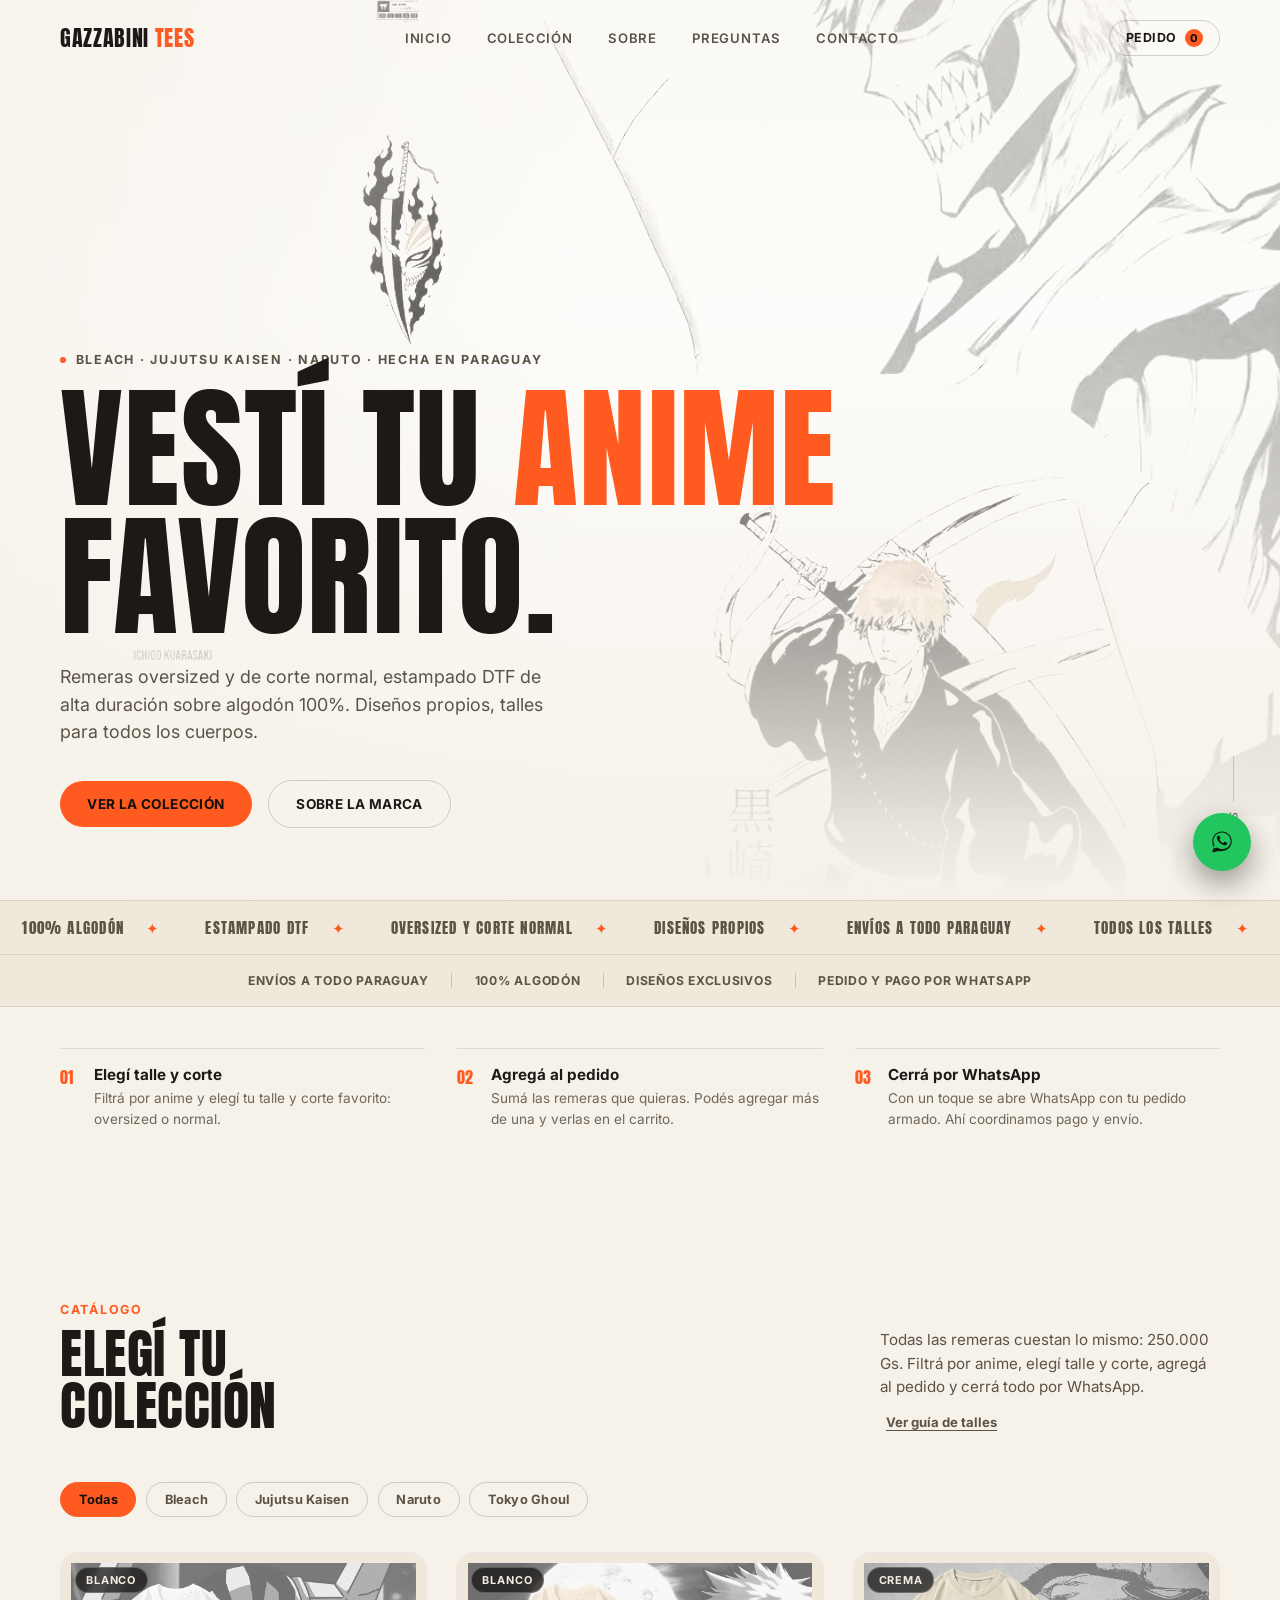
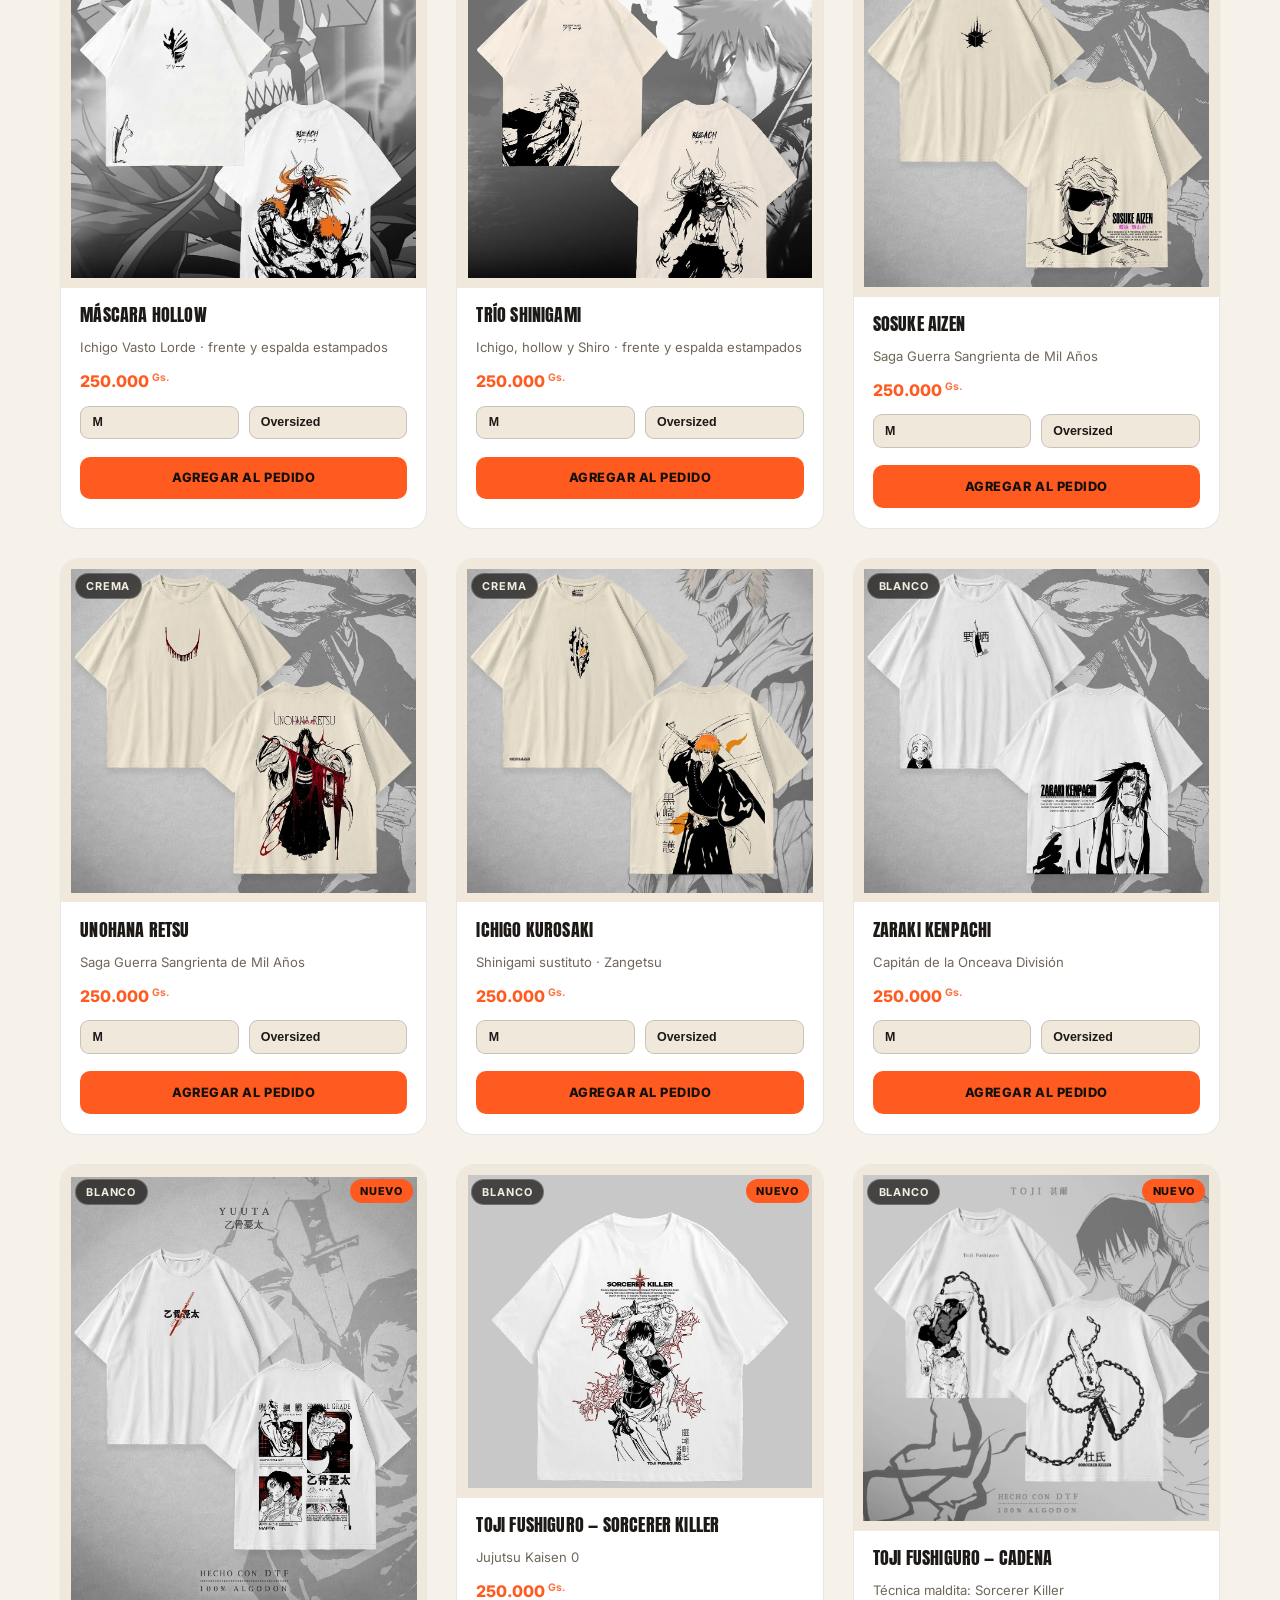
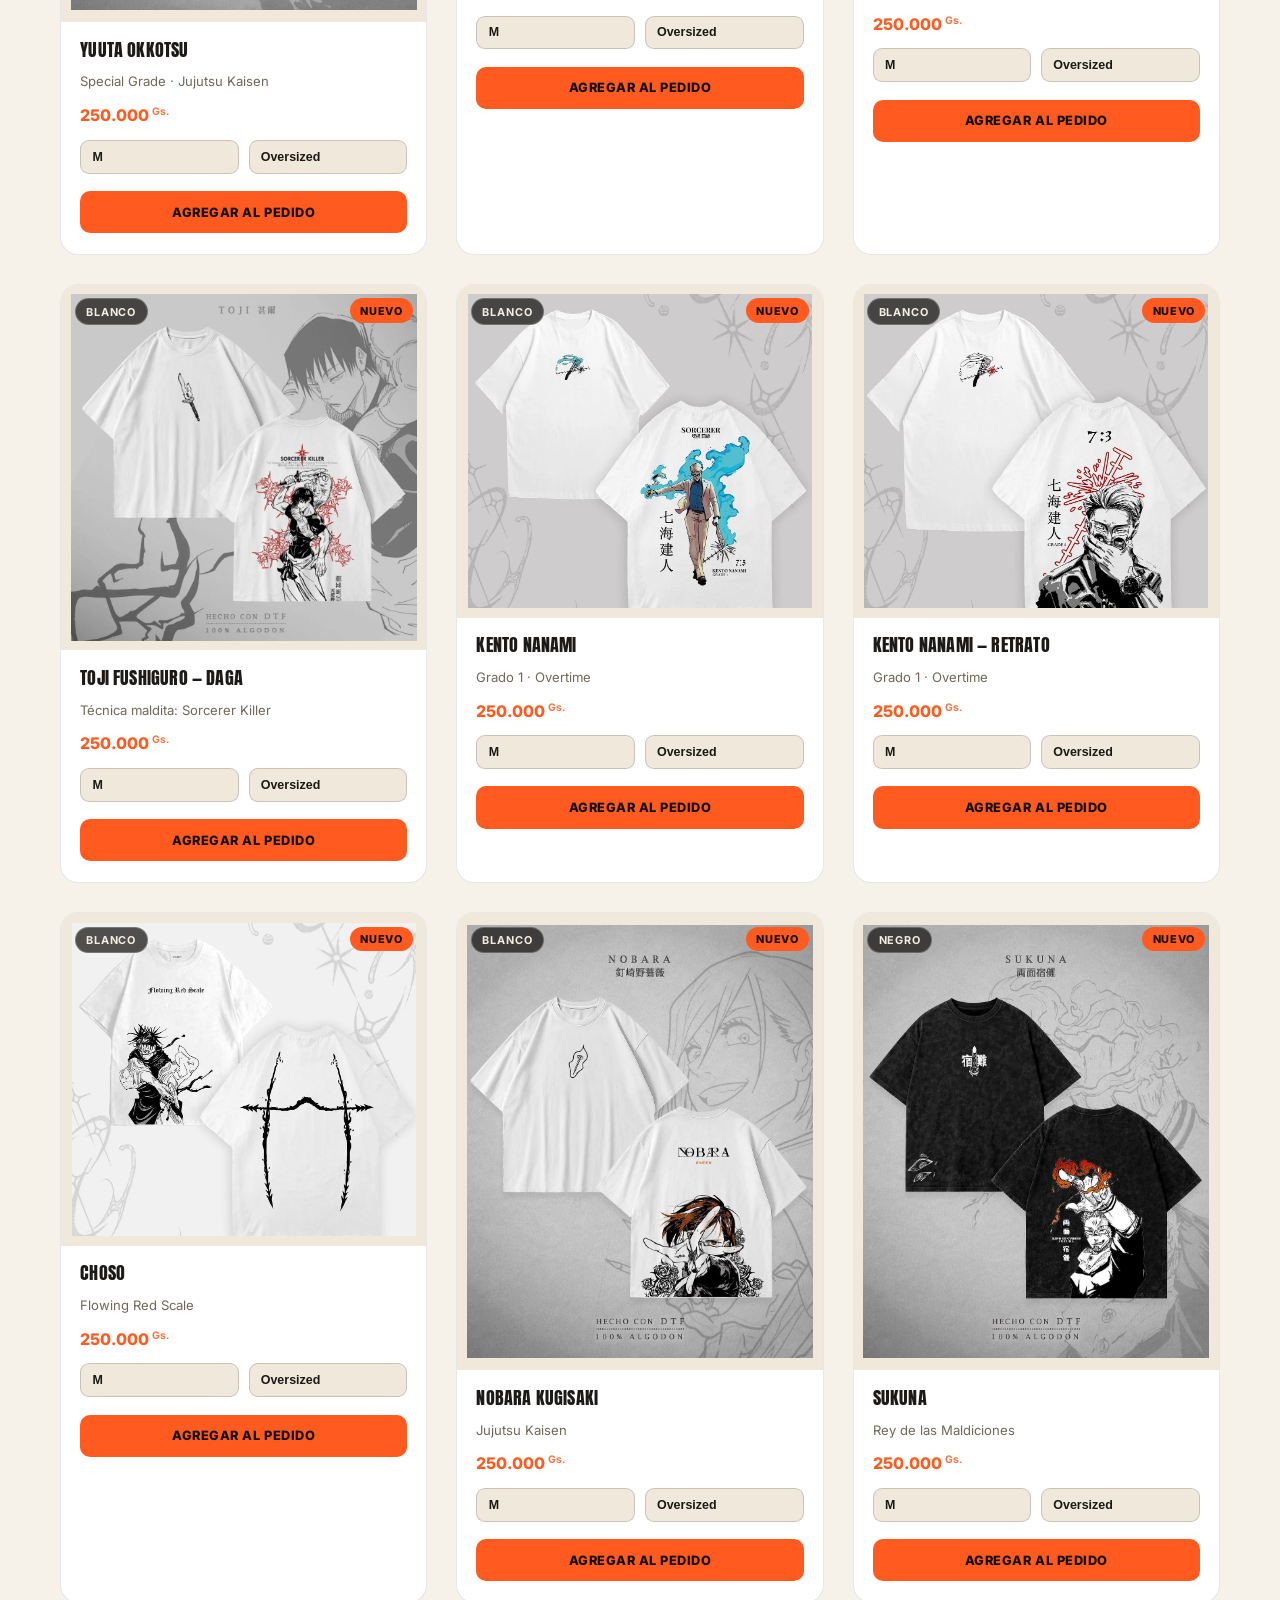
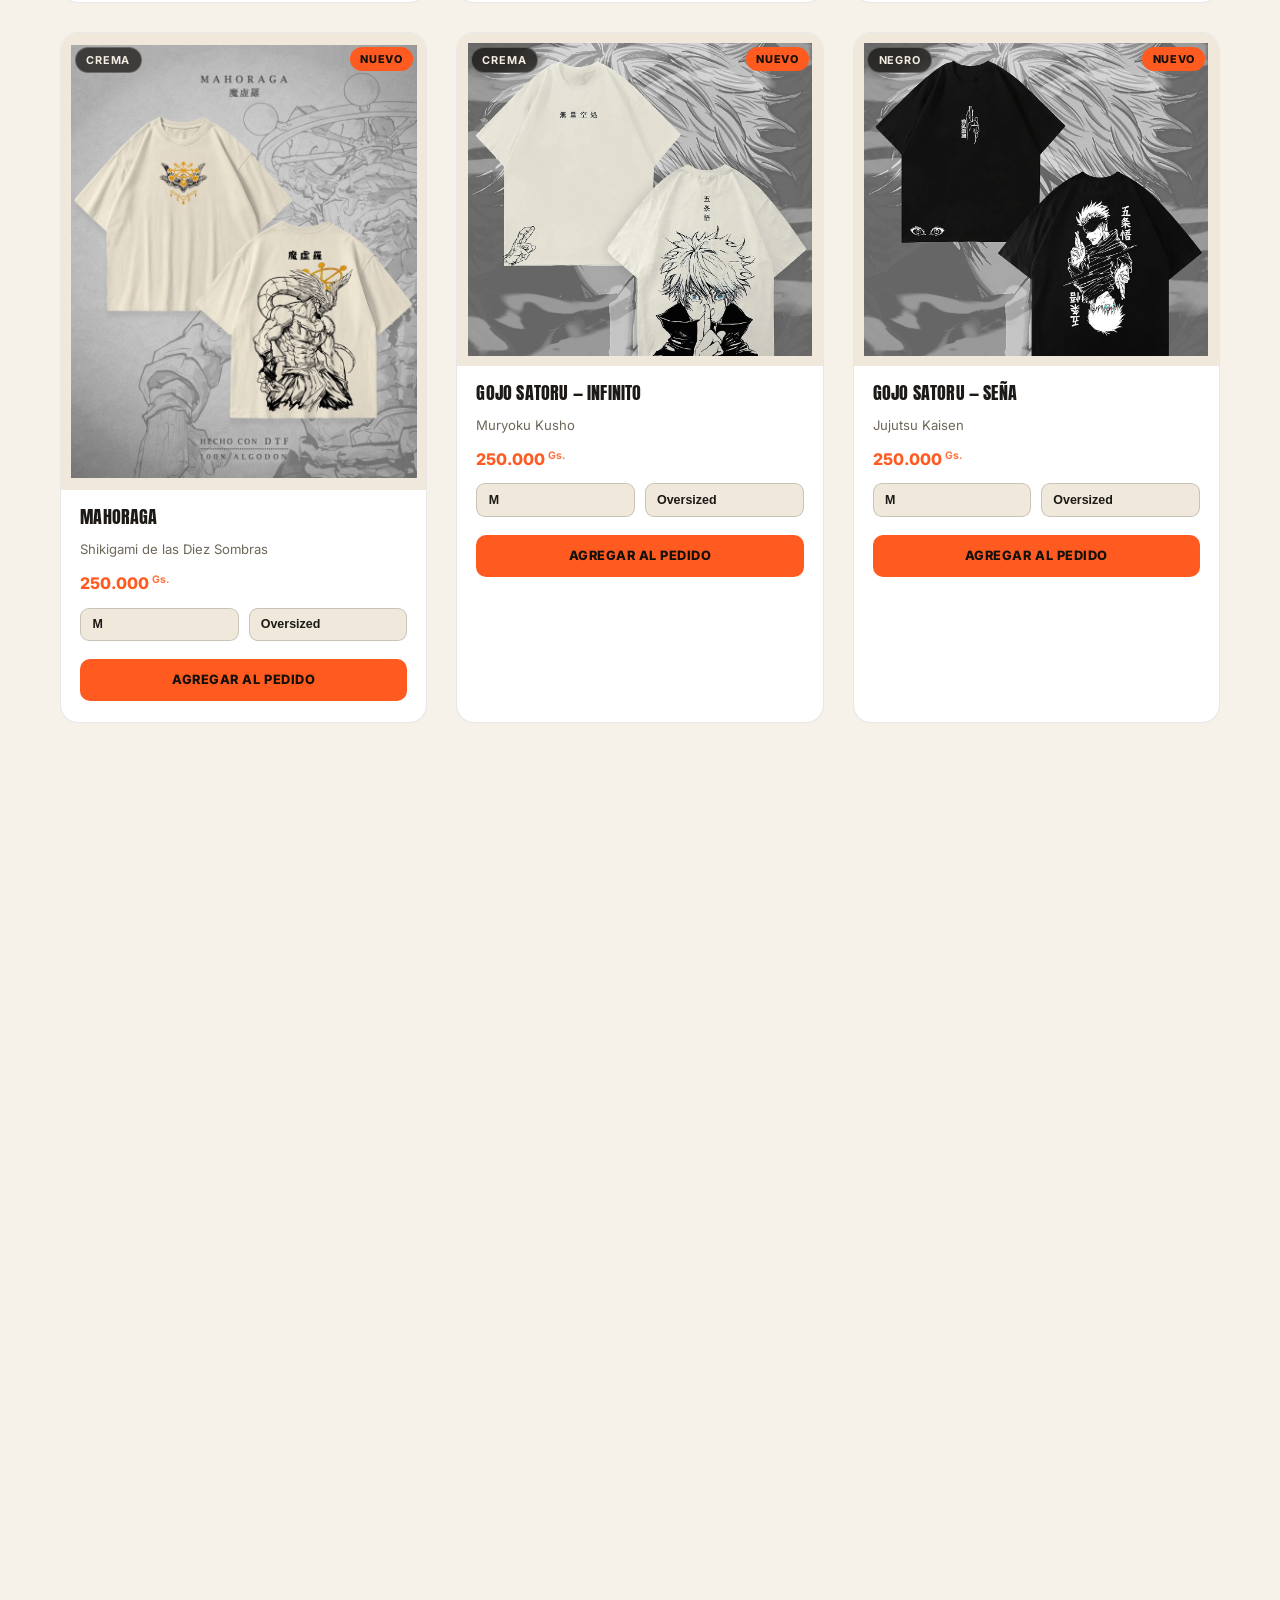
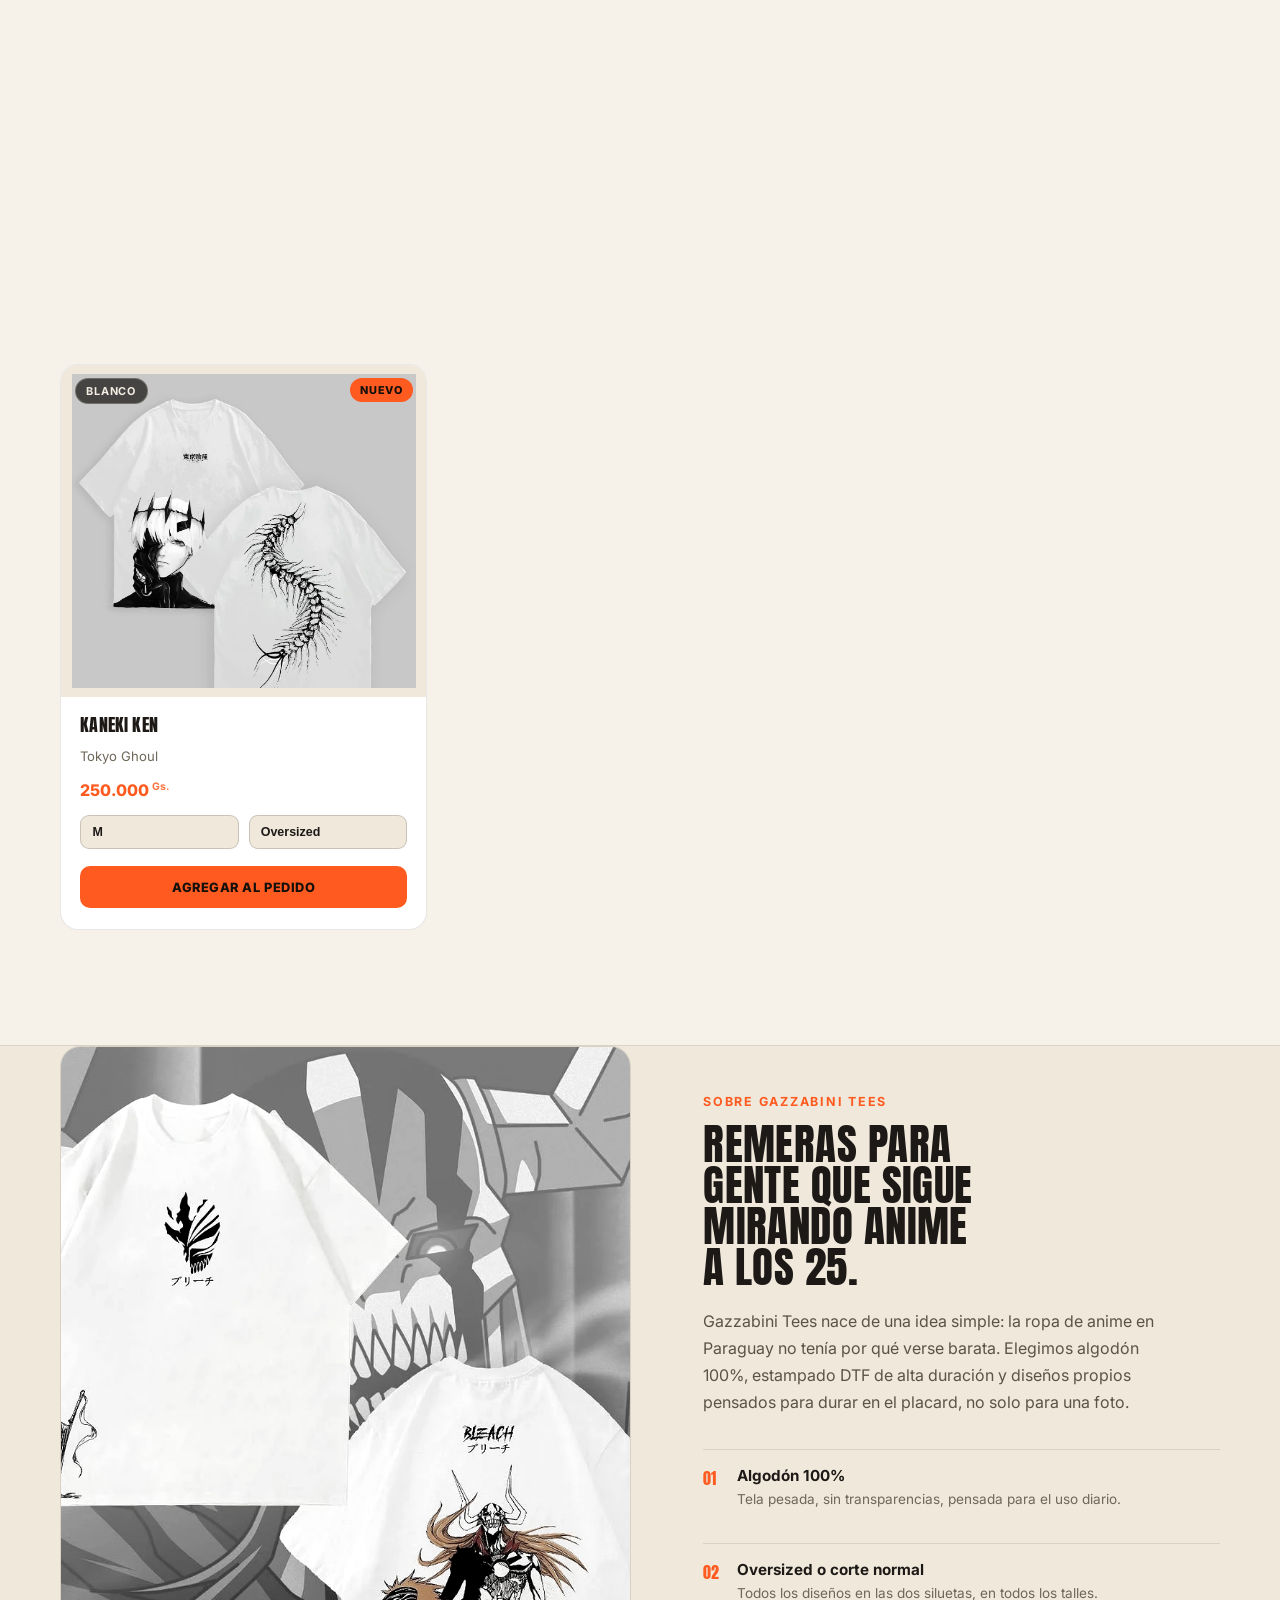
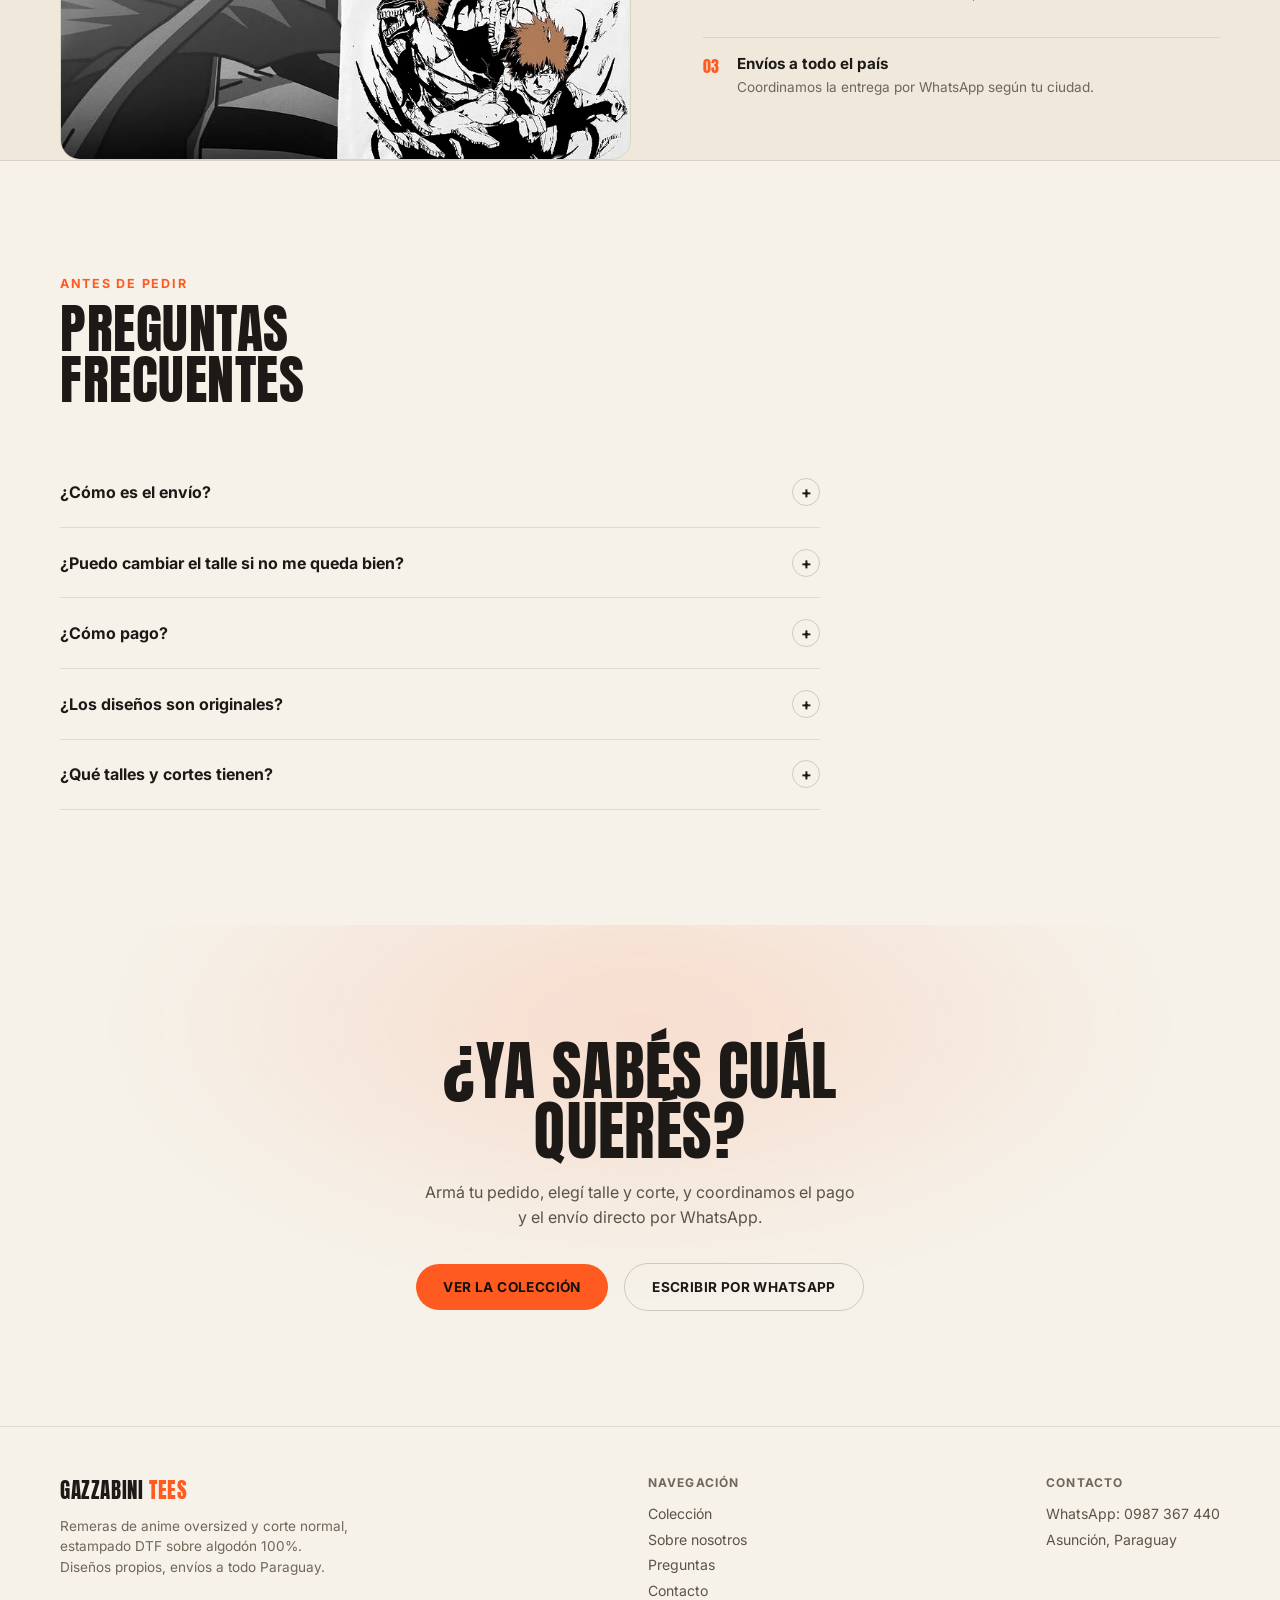
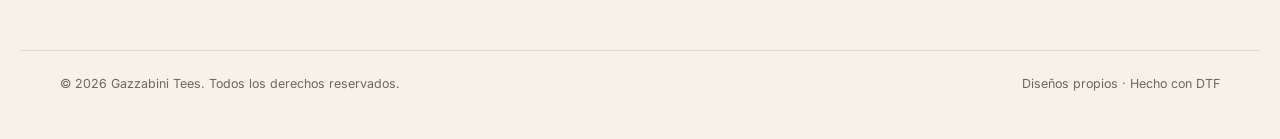
==== index.html @ c9f72ebc "Actualización del sitio Gazzabini Tees Co-Authored-By: Claude Sonnet 5 <noreply@anthropic.com> Claud" ====
<!doctype html>
<html lang="es">
<head>
<meta charset="UTF-8">
<meta name="viewport" content="width=device-width, initial-scale=1">
<title>Gazzabini Tees — Remeras Anime Oversized DTF | Paraguay</title>
<meta name="description" content="Remeras oversized y corte normal de tus personajes de anime favoritos, estampado DTF sobre algodón 100%. Envíos a todo Paraguay. Pedidos por WhatsApp.">

<!-- Meta Pixel Code -->
<script>
!function(f,b,e,v,n,t,s)
{if(f.fbq)return;n=f.fbq=function(){n.callMethod?
n.callMethod.apply(n,arguments):n.queue.push(arguments)};
if(!f._fbq)f._fbq=n;n.push=n;n.loaded=!0;n.version='2.0';
n.queue=[];t=b.createElement(e);t.async=!0;
t.src=v;s=b.getElementsByTagName(e)[0];
s.parentNode.insertBefore(t,s)}(window, document,'script',
'https://connect.facebook.net/en_US/fbevents.js');
fbq('init', '1351943660256465');
fbq('track', 'PageView');
</script>
<noscript><img height="1" width="1" style="display:none"
src="https://www.facebook.com/tr?id=1351943660256465&ev=PageView&noscript=1"
/></noscript>
<!-- End Meta Pixel Code -->

<!-- Vista previa al compartir el link (WhatsApp, Instagram, Facebook) -->
<meta property="og:type" content="website">
<meta property="og:url" content="https://felipegazabini24.github.io/gazzabini-tees-web/">
<meta property="og:title" content="Gazzabini Tees — Remeras Anime Oversized DTF | Paraguay">
<meta property="og:description" content="Remeras oversized y corte normal de tus personajes de anime favoritos, estampado DTF sobre algodón 100%. Envíos a todo Paraguay. Pedidos por WhatsApp.">
<meta property="og:image" content="https://felipegazabini24.github.io/gazzabini-tees-web/assets/img/og-cover.jpg">
<meta property="og:image:width" content="1200">
<meta property="og:image:height" content="630">
<meta name="twitter:card" content="summary_large_image">
<meta name="twitter:title" content="Gazzabini Tees — Remeras Anime Oversized DTF | Paraguay">
<meta name="twitter:description" content="Remeras oversized y corte normal de tus personajes de anime favoritos, estampado DTF sobre algodón 100%. Envíos a todo Paraguay. Pedidos por WhatsApp.">
<meta name="twitter:image" content="https://felipegazabini24.github.io/gazzabini-tees-web/assets/img/og-cover.jpg">

<link rel="preconnect" href="https://fonts.googleapis.com">
<link rel="preconnect" href="https://fonts.gstatic.com" crossorigin>
<link rel="stylesheet" href="https://fonts.googleapis.com/css2?family=Anton&family=Inter:wght@400;500;600;700;800&display=swap">
<link rel="stylesheet" href="styles.css?v=20260901">
<link rel="canonical" href="https://felipegazabini24.github.io/gazzabini-tees-web/">
<link rel="icon" href="data:image/svg+xml,<svg xmlns=%22http://www.w3.org/2000/svg%22 viewBox=%220 0 100 100%22><rect width=%22100%22 height=%22100%22 rx=%2220%22 fill=%22%23121110%22/><text x=%2250%25%22 y=%2262%25%22 font-size=%2260%22 text-anchor=%22middle%22 fill=%22%23ff5a1f%22 font-family=%22sans-serif%22>G</text></svg>">

<!-- Datos estructurados para buscadores -->
<script type="application/ld+json">
{
  "@context": "https://schema.org",
  "@type": "ClothingStore",
  "name": "Gazzabini Tees",
  "url": "https://felipegazabini24.github.io/gazzabini-tees-web/",
  "image": "https://felipegazabini24.github.io/gazzabini-tees-web/assets/img/og-cover.jpg",
  "description": "Remeras oversized y de corte normal con diseños propios de anime, estampado DTF sobre algodón 100%. Envíos a todo Paraguay, pedidos por WhatsApp.",
  "telephone": "+595987367440",
  "priceRange": "₲250.000",
  "address": {
    "@type": "PostalAddress",
    "addressLocality": "Asunción",
    "addressCountry": "PY"
  }
}
</script>
</head>
<body>

<!-- ============ NAV ============ -->
<header class="nav" data-nav>
  <div class="wrap nav-inner">
    <a href="#inicio" class="brand">GAZZABINI <span>TEES</span></a>
    <nav class="nav-links">
      <a href="#inicio">Inicio</a>
      <a href="#coleccion">Colección</a>
      <a href="#sobre">Sobre</a>
      <a href="#preguntas">Preguntas</a>
      <a href="#contacto">Contacto</a>
    </nav>
    <div class="nav-actions">
      <button class="cart-btn" data-cart-open aria-label="Abrir pedido">
        Pedido <span class="cart-count" data-cart-count>0</span>
      </button>
      <button class="nav-burger" data-burger aria-label="Abrir menú">
        <span></span>
      </button>
    </div>
  </div>
</header>

<!-- ============ MOBILE NAV ============ -->
<div class="mobile-nav" data-mobile-nav>
  <button class="mobile-nav-close" data-mobile-close aria-label="Cerrar menú">✕</button>
  <a href="#inicio">Inicio</a>
  <a href="#coleccion">Colección</a>
  <a href="#sobre">Sobre</a>
  <a href="#preguntas">Preguntas</a>
  <a href="#contacto">Contacto</a>
</div>

<!-- ============ HERO ============ -->
<section class="hero" id="inicio">
  <div class="hero-bg">
    <img src="assets/img/ichigo.webp" alt="Remera Ichigo Kurosaki, colección Bleach" loading="eager">
  </div>
  <div class="hero-grain"></div>
  <div class="wrap hero-inner">
    <p class="hero-kicker"><span class="dot"></span>Bleach · Jujutsu Kaisen · Naruto · Hecha en Paraguay</p>
    <h1 class="hero-title">Vestí tu <em>anime</em> favorito.</h1>
    <p class="hero-sub">Remeras oversized y de corte normal, estampado DTF de alta duración sobre algodón 100%. Diseños propios, talles para todos los cuerpos.</p>
    <div class="hero-actions">
      <a href="#coleccion" class="btn btn-primary">Ver la colección</a>
      <a href="#sobre" class="btn btn-ghost">Sobre la marca</a>
    </div>
  </div>
  <div class="hero-scroll"><span class="line"></span>Scroll</div>
</section>

<!-- ============ MARQUEE ============ -->
<div class="marquee">
  <div class="marquee-track">
    <span>100% Algodón</span><span>Estampado DTF</span><span>Oversized y corte normal</span><span>Diseños propios</span><span>Envíos a todo Paraguay</span><span>Todos los talles</span>
    <span>100% Algodón</span><span>Estampado DTF</span><span>Oversized y corte normal</span><span>Diseños propios</span><span>Envíos a todo Paraguay</span><span>Todos los talles</span>
  </div>
</div>

<!-- ============ FRANJA DE CONFIANZA ============ -->
<div class="trust-strip">
  <div class="wrap trust-row">
    <span class="trust-item">Envíos a todo Paraguay</span>
    <span class="trust-item">100% Algodón</span>
    <span class="trust-item">Diseños exclusivos</span>
    <span class="trust-item">Pedido y pago por WhatsApp</span>
  </div>
</div>

<!-- ============ CÓMO COMPRAR ============ -->
<section class="section howto" id="como-comprar">
  <div class="wrap">
    <div class="howto-grid reveal">
      <div class="pillar">
        <span class="pillar-num">01</span>
        <div>
          <div class="pillar-title">Elegí talle y corte</div>
          <div class="pillar-text">Filtrá por anime y elegí tu talle y corte favorito: oversized o normal.</div>
        </div>
      </div>
      <div class="pillar">
        <span class="pillar-num">02</span>
        <div>
          <div class="pillar-title">Agregá al pedido</div>
          <div class="pillar-text">Sumá las remeras que quieras. Podés agregar más de una y verlas en el carrito.</div>
        </div>
      </div>
      <div class="pillar">
        <span class="pillar-num">03</span>
        <div>
          <div class="pillar-title">Cerrá por WhatsApp</div>
          <div class="pillar-text">Con un toque se abre WhatsApp con tu pedido armado. Ahí coordinamos pago y envío.</div>
        </div>
      </div>
    </div>
  </div>
</section>

<!-- ============ COLECCIÓN ============ -->
<section class="section" id="coleccion">
  <div class="wrap">
    <div class="section-head reveal">
      <div>
        <span class="section-eyebrow">Catálogo</span>
        <h2 class="section-title">Elegí tu colección</h2>
      </div>
      <div>
        <p class="section-note">Todas las remeras cuestan lo mismo: 250.000 Gs. Filtrá por anime, elegí talle y corte, agregá al pedido y cerrá todo por WhatsApp.</p>
        <button class="sizeguide-trigger" data-sizeguide-open type="button">Ver guía de talles</button>
      </div>
    </div>

    <div class="filter-pills reveal" data-filters>
      <button class="filter-pill is-active" data-filter="todas">Todas</button>
      <button class="filter-pill" data-filter="Bleach">Bleach</button>
      <button class="filter-pill" data-filter="Jujutsu Kaisen">Jujutsu Kaisen</button>
      <button class="filter-pill" data-filter="Naruto">Naruto</button>
      <button class="filter-pill" data-filter="Tokyo Ghoul">Tokyo Ghoul</button>
    </div>

    <div class="grid-products" data-grid>

      <article class="card reveal" data-anime="Bleach" data-product="hollow-mask" data-name="Máscara Hollow" data-price="250000" data-image="assets/img/hollow-mask.webp">
        <div class="card-halo"></div>
        <div class="card-media" style="--ar:1080/989">
          <span class="card-tag">Blanco</span>
          <img src="assets/img/hollow-mask.webp" alt="Remera Máscara Hollow, frente y espalda" loading="lazy">
        </div>
        <div class="card-body">
          <h3 class="card-name">Máscara Hollow</h3>
          <p class="card-desc">Ichigo Vasto Lorde · frente y espalda estampados</p>
          <p class="card-price">250.000 <sup>Gs.</sup></p>
          <div class="card-options">
            <select class="card-select" data-select="size" aria-label="Talle">
              <option>S</option><option selected>M</option><option>L</option><option>XL</option><option>XXL</option>
            </select>
            <select class="card-select" data-select="fit" aria-label="Corte">
              <option selected>Oversized</option><option>Corte Normal</option>
            </select>
          </div>
          <button class="card-add" data-add-to-cart>Agregar al pedido</button>
        </div>
      </article>

      <article class="card reveal" data-anime="Bleach" data-product="bleach-grupo" data-name="Trío Shinigami" data-price="250000" data-image="assets/img/bleach-grupo.webp">
        <div class="card-halo"></div>
        <div class="card-media" style="--ar:1170/1071">
          <span class="card-tag">Blanco</span>
          <img src="assets/img/bleach-grupo.webp" alt="Remera Trío Shinigami, frente y espalda" loading="lazy">
        </div>
        <div class="card-body">
          <h3 class="card-name">Trío Shinigami</h3>
          <p class="card-desc">Ichigo, hollow y Shiro · frente y espalda estampados</p>
          <p class="card-price">250.000 <sup>Gs.</sup></p>
          <div class="card-options">
            <select class="card-select" data-select="size" aria-label="Talle">
              <option>S</option><option selected>M</option><option>L</option><option>XL</option><option>XXL</option>
            </select>
            <select class="card-select" data-select="fit" aria-label="Corte">
              <option selected>Oversized</option><option>Corte Normal</option>
            </select>
          </div>
          <button class="card-add" data-add-to-cart>Agregar al pedido</button>
        </div>
      </article>

      <article class="card reveal" data-anime="Bleach" data-product="aizen" data-name="Sosuke Aizen" data-price="250000" data-image="assets/img/aizen.webp">
        <div class="card-halo"></div>
        <div class="card-media" style="--ar:1170/1099">
          <span class="card-tag">Crema</span>
          <img src="assets/img/aizen.webp" alt="Remera Sosuke Aizen, frente y espalda" loading="lazy">
        </div>
        <div class="card-body">
          <h3 class="card-name">Sosuke Aizen</h3>
          <p class="card-desc">Saga Guerra Sangrienta de Mil Años</p>
          <p class="card-price">250.000 <sup>Gs.</sup></p>
          <div class="card-options">
            <select class="card-select" data-select="size" aria-label="Talle">
              <option>S</option><option selected>M</option><option>L</option><option>XL</option><option>XXL</option>
            </select>
            <select class="card-select" data-select="fit" aria-label="Corte">
              <option selected>Oversized</option><option>Corte Normal</option>
            </select>
          </div>
          <button class="card-add" data-add-to-cart>Agregar al pedido</button>
        </div>
      </article>

      <article class="card reveal" data-anime="Bleach" data-product="unohana" data-name="Unohana Retsu" data-price="250000" data-image="assets/img/unohana.webp">
        <div class="card-halo"></div>
        <div class="card-media" style="--ar:1170/1099">
          <span class="card-tag">Crema</span>
          <img src="assets/img/unohana.webp" alt="Remera Unohana Retsu, frente y espalda" loading="lazy">
        </div>
        <div class="card-body">
          <h3 class="card-name">Unohana Retsu</h3>
          <p class="card-desc">Saga Guerra Sangrienta de Mil Años</p>
          <p class="card-price">250.000 <sup>Gs.</sup></p>
          <div class="card-options">
            <select class="card-select" data-select="size" aria-label="Talle">
              <option>S</option><option selected>M</option><option>L</option><option>XL</option><option>XXL</option>
            </select>
            <select class="card-select" data-select="fit" aria-label="Corte">
              <option selected>Oversized</option><option>Corte Normal</option>
            </select>
          </div>
          <button class="card-add" data-add-to-cart>Agregar al pedido</button>
        </div>
      </article>

      <article class="card reveal" data-anime="Bleach" data-product="ichigo" data-name="Ichigo Kurosaki" data-price="250000" data-image="assets/img/ichigo.webp">
        <div class="card-halo"></div>
        <div class="card-media" style="--ar:1170/1099">
          <span class="card-tag">Crema</span>
          <img src="assets/img/ichigo.webp" alt="Remera Ichigo Kurosaki, frente y espalda" loading="lazy">
        </div>
        <div class="card-body">
          <h3 class="card-name">Ichigo Kurosaki</h3>
          <p class="card-desc">Shinigami sustituto · Zangetsu</p>
          <p class="card-price">250.000 <sup>Gs.</sup></p>
          <div class="card-options">
            <select class="card-select" data-select="size" aria-label="Talle">
              <option>S</option><option selected>M</option><option>L</option><option>XL</option><option>XXL</option>
            </select>
            <select class="card-select" data-select="fit" aria-label="Corte">
              <option selected>Oversized</option><option>Corte Normal</option>
            </select>
          </div>
          <button class="card-add" data-add-to-cart>Agregar al pedido</button>
        </div>
      </article>

      <article class="card reveal" data-anime="Bleach" data-product="kenpachi" data-name="Zaraki Kenpachi" data-price="250000" data-image="assets/img/kenpachi.webp">
        <div class="card-halo"></div>
        <div class="card-media" style="--ar:1170/1099">
          <span class="card-tag">Blanco</span>
          <img src="assets/img/kenpachi.webp" alt="Remera Zaraki Kenpachi, frente y espalda" loading="lazy">
        </div>
        <div class="card-body">
          <h3 class="card-name">Zaraki Kenpachi</h3>
          <p class="card-desc">Capitán de la Onceava División</p>
          <p class="card-price">250.000 <sup>Gs.</sup></p>
          <div class="card-options">
            <select class="card-select" data-select="size" aria-label="Talle">
              <option>S</option><option selected>M</option><option>L</option><option>XL</option><option>XXL</option>
            </select>
            <select class="card-select" data-select="fit" aria-label="Corte">
              <option selected>Oversized</option><option>Corte Normal</option>
            </select>
          </div>
          <button class="card-add" data-add-to-cart>Agregar al pedido</button>
        </div>
      </article>

      <article class="card reveal" data-anime="Jujutsu Kaisen" data-product="jjk-yuuta" data-name="Yuuta Okkotsu" data-price="250000" data-image="assets/img/jjk-yuuta.webp">
        <div class="card-halo"></div>
        <div class="card-media" style="--ar:1170/1463">
          <span class="card-badge-new">Nuevo</span>
          <span class="card-tag">Blanco</span>
          <img src="assets/img/jjk-yuuta.webp" alt="Remera Yuuta Okkotsu, frente y espalda" loading="lazy">
        </div>
        <div class="card-body">
          <h3 class="card-name">Yuuta Okkotsu</h3>
          <p class="card-desc">Special Grade · Jujutsu Kaisen</p>
          <p class="card-price">250.000 <sup>Gs.</sup></p>
          <div class="card-options">
            <select class="card-select" data-select="size" aria-label="Talle">
              <option>S</option><option selected>M</option><option>L</option><option>XL</option><option>XXL</option>
            </select>
            <select class="card-select" data-select="fit" aria-label="Corte">
              <option selected>Oversized</option><option>Corte Normal</option>
            </select>
          </div>
          <button class="card-add" data-add-to-cart>Agregar al pedido</button>
        </div>
      </article>

      <article class="card reveal" data-anime="Jujutsu Kaisen" data-product="jjk-toji-joven" data-name="Toji Fushiguro — Sorcerer Killer" data-price="250000" data-image="assets/img/jjk-toji-joven.webp">
        <div class="card-halo"></div>
        <div class="card-media" style="--ar:1170/1065">
          <span class="card-badge-new">Nuevo</span>
          <span class="card-tag">Blanco</span>
          <img src="assets/img/jjk-toji-joven.webp" alt="Remera Toji Fushiguro — Sorcerer Killer, frente y espalda" loading="lazy">
        </div>
        <div class="card-body">
          <h3 class="card-name">Toji Fushiguro — Sorcerer Killer</h3>
          <p class="card-desc">Jujutsu Kaisen 0</p>
          <p class="card-price">250.000 <sup>Gs.</sup></p>
          <div class="card-options">
            <select class="card-select" data-select="size" aria-label="Talle">
              <option>S</option><option selected>M</option><option>L</option><option>XL</option><option>XXL</option>
            </select>
            <select class="card-select" data-select="fit" aria-label="Corte">
              <option selected>Oversized</option><option>Corte Normal</option>
            </select>
          </div>
          <button class="card-add" data-add-to-cart>Agregar al pedido</button>
        </div>
      </article>

      <article class="card reveal" data-anime="Jujutsu Kaisen" data-product="jjk-toji-cadena" data-name="Toji Fushiguro — Cadena" data-price="250000" data-image="assets/img/jjk-toji-cadena.webp">
        <div class="card-halo"></div>
        <div class="card-media" style="--ar:958/958">
          <span class="card-badge-new">Nuevo</span>
          <span class="card-tag">Blanco</span>
          <img src="assets/img/jjk-toji-cadena.webp" alt="Remera Toji Fushiguro — Cadena, frente y espalda" loading="lazy">
        </div>
        <div class="card-body">
          <h3 class="card-name">Toji Fushiguro — Cadena</h3>
          <p class="card-desc">Técnica maldita: Sorcerer Killer</p>
          <p class="card-price">250.000 <sup>Gs.</sup></p>
          <div class="card-options">
            <select class="card-select" data-select="size" aria-label="Talle">
              <option>S</option><option selected>M</option><option>L</option><option>XL</option><option>XXL</option>
            </select>
            <select class="card-select" data-select="fit" aria-label="Corte">
              <option selected>Oversized</option><option>Corte Normal</option>
            </select>
          </div>
          <button class="card-add" data-add-to-cart>Agregar al pedido</button>
        </div>
      </article>

      <article class="card reveal" data-anime="Jujutsu Kaisen" data-product="jjk-toji-daga" data-name="Toji Fushiguro — Daga" data-price="250000" data-image="assets/img/jjk-toji-daga.webp">
        <div class="card-halo"></div>
        <div class="card-media" style="--ar:958/958">
          <span class="card-badge-new">Nuevo</span>
          <span class="card-tag">Blanco</span>
          <img src="assets/img/jjk-toji-daga.webp" alt="Remera Toji Fushiguro — Daga, frente y espalda" loading="lazy">
        </div>
        <div class="card-body">
          <h3 class="card-name">Toji Fushiguro — Daga</h3>
          <p class="card-desc">Técnica maldita: Sorcerer Killer</p>
          <p class="card-price">250.000 <sup>Gs.</sup></p>
          <div class="card-options">
            <select class="card-select" data-select="size" aria-label="Talle">
              <option>S</option><option selected>M</option><option>L</option><option>XL</option><option>XXL</option>
            </select>
            <select class="card-select" data-select="fit" aria-label="Corte">
              <option selected>Oversized</option><option>Corte Normal</option>
            </select>
          </div>
          <button class="card-add" data-add-to-cart>Agregar al pedido</button>
        </div>
      </article>

      <article class="card reveal" data-anime="Jujutsu Kaisen" data-product="jjk-nanami-color" data-name="Kento Nanami" data-price="250000" data-image="assets/img/jjk-nanami-color.webp">
        <div class="card-halo"></div>
        <div class="card-media" style="--ar:1170/1065">
          <span class="card-badge-new">Nuevo</span>
          <span class="card-tag">Blanco</span>
          <img src="assets/img/jjk-nanami-color.webp" alt="Remera Kento Nanami, frente y espalda" loading="lazy">
        </div>
        <div class="card-body">
          <h3 class="card-name">Kento Nanami</h3>
          <p class="card-desc">Grado 1 · Overtime</p>
          <p class="card-price">250.000 <sup>Gs.</sup></p>
          <div class="card-options">
            <select class="card-select" data-select="size" aria-label="Talle">
              <option>S</option><option selected>M</option><option>L</option><option>XL</option><option>XXL</option>
            </select>
            <select class="card-select" data-select="fit" aria-label="Corte">
              <option selected>Oversized</option><option>Corte Normal</option>
            </select>
          </div>
          <button class="card-add" data-add-to-cart>Agregar al pedido</button>
        </div>
      </article>

      <article class="card reveal" data-anime="Jujutsu Kaisen" data-product="jjk-nanami-mono" data-name="Kento Nanami — Retrato" data-price="250000" data-image="assets/img/jjk-nanami-mono.webp">
        <div class="card-halo"></div>
        <div class="card-media" style="--ar:1170/1065">
          <span class="card-badge-new">Nuevo</span>
          <span class="card-tag">Blanco</span>
          <img src="assets/img/jjk-nanami-mono.webp" alt="Remera Kento Nanami — Retrato, frente y espalda" loading="lazy">
        </div>
        <div class="card-body">
          <h3 class="card-name">Kento Nanami — Retrato</h3>
          <p class="card-desc">Grado 1 · Overtime</p>
          <p class="card-price">250.000 <sup>Gs.</sup></p>
          <div class="card-options">
            <select class="card-select" data-select="size" aria-label="Talle">
              <option>S</option><option selected>M</option><option>L</option><option>XL</option><option>XXL</option>
            </select>
            <select class="card-select" data-select="fit" aria-label="Corte">
              <option selected>Oversized</option><option>Corte Normal</option>
            </select>
          </div>
          <button class="card-add" data-add-to-cart>Agregar al pedido</button>
        </div>
      </article>

      <article class="card reveal" data-anime="Jujutsu Kaisen" data-product="jjk-choso" data-name="Choso" data-price="250000" data-image="assets/img/jjk-choso.webp">
        <div class="card-halo"></div>
        <div class="card-media" style="--ar:1170/1065">
          <span class="card-badge-new">Nuevo</span>
          <span class="card-tag">Blanco</span>
          <img src="assets/img/jjk-choso.webp" alt="Remera Choso, frente y espalda" loading="lazy">
        </div>
        <div class="card-body">
          <h3 class="card-name">Choso</h3>
          <p class="card-desc">Flowing Red Scale</p>
          <p class="card-price">250.000 <sup>Gs.</sup></p>
          <div class="card-options">
            <select class="card-select" data-select="size" aria-label="Talle">
              <option>S</option><option selected>M</option><option>L</option><option>XL</option><option>XXL</option>
            </select>
            <select class="card-select" data-select="fit" aria-label="Corte">
              <option selected>Oversized</option><option>Corte Normal</option>
            </select>
          </div>
          <button class="card-add" data-add-to-cart>Agregar al pedido</button>
        </div>
      </article>

      <article class="card reveal" data-anime="Jujutsu Kaisen" data-product="jjk-nobara" data-name="Nobara Kugisaki" data-price="250000" data-image="assets/img/jjk-nobara.webp">
        <div class="card-halo"></div>
        <div class="card-media" style="--ar:1023/1280">
          <span class="card-badge-new">Nuevo</span>
          <span class="card-tag">Blanco</span>
          <img src="assets/img/jjk-nobara.webp" alt="Remera Nobara Kugisaki, frente y espalda" loading="lazy">
        </div>
        <div class="card-body">
          <h3 class="card-name">Nobara Kugisaki</h3>
          <p class="card-desc">Jujutsu Kaisen</p>
          <p class="card-price">250.000 <sup>Gs.</sup></p>
          <div class="card-options">
            <select class="card-select" data-select="size" aria-label="Talle">
              <option>S</option><option selected>M</option><option>L</option><option>XL</option><option>XXL</option>
            </select>
            <select class="card-select" data-select="fit" aria-label="Corte">
              <option selected>Oversized</option><option>Corte Normal</option>
            </select>
          </div>
          <button class="card-add" data-add-to-cart>Agregar al pedido</button>
        </div>
      </article>

      <article class="card reveal" data-anime="Jujutsu Kaisen" data-product="jjk-sukuna" data-name="Sukuna" data-price="250000" data-image="assets/img/jjk-sukuna.webp">
        <div class="card-halo"></div>
        <div class="card-media" style="--ar:1023/1280">
          <span class="card-badge-new">Nuevo</span>
          <span class="card-tag">Negro</span>
          <img src="assets/img/jjk-sukuna.webp" alt="Remera Sukuna, frente y espalda" loading="lazy">
        </div>
        <div class="card-body">
          <h3 class="card-name">Sukuna</h3>
          <p class="card-desc">Rey de las Maldiciones</p>
          <p class="card-price">250.000 <sup>Gs.</sup></p>
          <div class="card-options">
            <select class="card-select" data-select="size" aria-label="Talle">
              <option>S</option><option selected>M</option><option>L</option><option>XL</option><option>XXL</option>
            </select>
            <select class="card-select" data-select="fit" aria-label="Corte">
              <option selected>Oversized</option><option>Corte Normal</option>
            </select>
          </div>
          <button class="card-add" data-add-to-cart>Agregar al pedido</button>
        </div>
      </article>

      <article class="card reveal" data-anime="Jujutsu Kaisen" data-product="jjk-mahoraga" data-name="Mahoraga" data-price="250000" data-image="assets/img/jjk-mahoraga.webp">
        <div class="card-halo"></div>
        <div class="card-media" style="--ar:1440/1800">
          <span class="card-badge-new">Nuevo</span>
          <span class="card-tag">Crema</span>
          <img src="assets/img/jjk-mahoraga.webp" alt="Remera Mahoraga, frente y espalda" loading="lazy">
        </div>
        <div class="card-body">
          <h3 class="card-name">Mahoraga</h3>
          <p class="card-desc">Shikigami de las Diez Sombras</p>
          <p class="card-price">250.000 <sup>Gs.</sup></p>
          <div class="card-options">
            <select class="card-select" data-select="size" aria-label="Talle">
              <option>S</option><option selected>M</option><option>L</option><option>XL</option><option>XXL</option>
            </select>
            <select class="card-select" data-select="fit" aria-label="Corte">
              <option selected>Oversized</option><option>Corte Normal</option>
            </select>
          </div>
          <button class="card-add" data-add-to-cart>Agregar al pedido</button>
        </div>
      </article>

      <article class="card reveal" data-anime="Jujutsu Kaisen" data-product="jjk-gojo-crema" data-name="Gojo Satoru — Infinito" data-price="250000" data-image="assets/img/jjk-gojo-crema.webp">
        <div class="card-halo"></div>
        <div class="card-media" style="--ar:1170/1065">
          <span class="card-badge-new">Nuevo</span>
          <span class="card-tag">Crema</span>
          <img src="assets/img/jjk-gojo-crema.webp" alt="Remera Gojo Satoru — Infinito, frente y espalda" loading="lazy">
        </div>
        <div class="card-body">
          <h3 class="card-name">Gojo Satoru — Infinito</h3>
          <p class="card-desc">Muryoku Kusho</p>
          <p class="card-price">250.000 <sup>Gs.</sup></p>
          <div class="card-options">
            <select class="card-select" data-select="size" aria-label="Talle">
              <option>S</option><option selected>M</option><option>L</option><option>XL</option><option>XXL</option>
            </select>
            <select class="card-select" data-select="fit" aria-label="Corte">
              <option selected>Oversized</option><option>Corte Normal</option>
            </select>
          </div>
          <button class="card-add" data-add-to-cart>Agregar al pedido</button>
        </div>
      </article>

      <article class="card reveal" data-anime="Jujutsu Kaisen" data-product="jjk-gojo-negro-1" data-name="Gojo Satoru — Seña" data-price="250000" data-image="assets/img/jjk-gojo-negro-1.webp">
        <div class="card-halo"></div>
        <div class="card-media" style="--ar:1170/1065">
          <span class="card-badge-new">Nuevo</span>
          <span class="card-tag">Negro</span>
          <img src="assets/img/jjk-gojo-negro-1.webp" alt="Remera Gojo Satoru — Seña, frente y espalda" loading="lazy">
        </div>
        <div class="card-body">
          <h3 class="card-name">Gojo Satoru — Seña</h3>
          <p class="card-desc">Jujutsu Kaisen</p>
          <p class="card-price">250.000 <sup>Gs.</sup></p>
          <div class="card-options">
            <select class="card-select" data-select="size" aria-label="Talle">
              <option>S</option><option selected>M</option><option>L</option><option>XL</option><option>XXL</option>
            </select>
            <select class="card-select" data-select="fit" aria-label="Corte">
              <option selected>Oversized</option><option>Corte Normal</option>
            </select>
          </div>
          <button class="card-add" data-add-to-cart>Agregar al pedido</button>
        </div>
      </article>

      <article class="card reveal" data-anime="Jujutsu Kaisen" data-product="jjk-gojo-negro-2" data-name="Gojo Satoru — Silencio" data-price="250000" data-image="assets/img/jjk-gojo-negro-2.webp">
        <div class="card-halo"></div>
        <div class="card-media" style="--ar:1170/1065">
          <span class="card-badge-new">Nuevo</span>
          <span class="card-tag">Negro</span>
          <img src="assets/img/jjk-gojo-negro-2.webp" alt="Remera Gojo Satoru — Silencio, frente y espalda" loading="lazy">
        </div>
        <div class="card-body">
          <h3 class="card-name">Gojo Satoru — Silencio</h3>
          <p class="card-desc">Jujutsu Kaisen</p>
          <p class="card-price">250.000 <sup>Gs.</sup></p>
          <div class="card-options">
            <select class="card-select" data-select="size" aria-label="Talle">
              <option>S</option><option selected>M</option><option>L</option><option>XL</option><option>XXL</option>
            </select>
            <select class="card-select" data-select="fit" aria-label="Corte">
              <option selected>Oversized</option><option>Corte Normal</option>
            </select>
          </div>
          <button class="card-add" data-add-to-cart>Agregar al pedido</button>
        </div>
      </article>

      <article class="card reveal" data-anime="Jujutsu Kaisen" data-product="jjk-gojo-rojo" data-name="Gojo Satoru — Dominio" data-price="250000" data-image="assets/img/jjk-gojo-rojo.webp">
        <div class="card-halo"></div>
        <div class="card-media" style="--ar:1170/1065">
          <span class="card-badge-new">Nuevo</span>
          <span class="card-tag">Crema</span>
          <img src="assets/img/jjk-gojo-rojo.webp" alt="Remera Gojo Satoru — Dominio, frente y espalda" loading="lazy">
        </div>
        <div class="card-body">
          <h3 class="card-name">Gojo Satoru — Dominio</h3>
          <p class="card-desc">Muryoku Kusho</p>
          <p class="card-price">250.000 <sup>Gs.</sup></p>
          <div class="card-options">
            <select class="card-select" data-select="size" aria-label="Talle">
              <option>S</option><option selected>M</option><option>L</option><option>XL</option><option>XXL</option>
            </select>
            <select class="card-select" data-select="fit" aria-label="Corte">
              <option selected>Oversized</option><option>Corte Normal</option>
            </select>
          </div>
          <button class="card-add" data-add-to-cart>Agregar al pedido</button>
        </div>
      </article>

      <article class="card reveal" data-anime="Naruto" data-product="naruto-grupo" data-name="Naruto Uzumaki — Never Give Up" data-price="250000" data-image="assets/img/naruto-grupo.webp">
        <div class="card-halo"></div>
        <div class="card-media" style="--ar:1170/1099">
          <span class="card-badge-new">Nuevo</span>
          <span class="card-tag">Crema</span>
          <img src="assets/img/naruto-grupo.webp" alt="Remera Naruto Uzumaki — Never Give Up, frente y espalda" loading="lazy">
        </div>
        <div class="card-body">
          <h3 class="card-name">Naruto Uzumaki — Never Give Up</h3>
          <p class="card-desc">Konoha 11</p>
          <p class="card-price">250.000 <sup>Gs.</sup></p>
          <div class="card-options">
            <select class="card-select" data-select="size" aria-label="Talle">
              <option>S</option><option selected>M</option><option>L</option><option>XL</option><option>XXL</option>
            </select>
            <select class="card-select" data-select="fit" aria-label="Corte">
              <option selected>Oversized</option><option>Corte Normal</option>
            </select>
          </div>
          <button class="card-add" data-add-to-cart>Agregar al pedido</button>
        </div>
      </article>

      <article class="card reveal" data-anime="Naruto" data-product="naruto-jiraiya" data-name="Jiraiya" data-price="250000" data-image="assets/img/naruto-jiraiya.webp">
        <div class="card-halo"></div>
        <div class="card-media" style="--ar:1170/1099">
          <span class="card-badge-new">Nuevo</span>
          <span class="card-tag">Crema</span>
          <img src="assets/img/naruto-jiraiya.webp" alt="Remera Jiraiya, frente y espalda" loading="lazy">
        </div>
        <div class="card-body">
          <h3 class="card-name">Jiraiya</h3>
          <p class="card-desc">Los Tres Sannin</p>
          <p class="card-price">250.000 <sup>Gs.</sup></p>
          <div class="card-options">
            <select class="card-select" data-select="size" aria-label="Talle">
              <option>S</option><option selected>M</option><option>L</option><option>XL</option><option>XXL</option>
            </select>
            <select class="card-select" data-select="fit" aria-label="Corte">
              <option selected>Oversized</option><option>Corte Normal</option>
            </select>
          </div>
          <button class="card-add" data-add-to-cart>Agregar al pedido</button>
        </div>
      </article>

      <article class="card reveal" data-anime="Naruto" data-product="naruto-sasuke" data-name="Sasuke Uchiha" data-price="250000" data-image="assets/img/naruto-sasuke.webp">
        <div class="card-halo"></div>
        <div class="card-media" style="--ar:1170/1099">
          <span class="card-badge-new">Nuevo</span>
          <span class="card-tag">Crema</span>
          <img src="assets/img/naruto-sasuke.webp" alt="Remera Sasuke Uchiha, frente y espalda" loading="lazy">
        </div>
        <div class="card-body">
          <h3 class="card-name">Sasuke Uchiha</h3>
          <p class="card-desc">Clan Uchiha</p>
          <p class="card-price">250.000 <sup>Gs.</sup></p>
          <div class="card-options">
            <select class="card-select" data-select="size" aria-label="Talle">
              <option>S</option><option selected>M</option><option>L</option><option>XL</option><option>XXL</option>
            </select>
            <select class="card-select" data-select="fit" aria-label="Corte">
              <option selected>Oversized</option><option>Corte Normal</option>
            </select>
          </div>
          <button class="card-add" data-add-to-cart>Agregar al pedido</button>
        </div>
      </article>

      <article class="card reveal" data-anime="Naruto" data-product="naruto-pain" data-name="Pain — Nagato" data-price="250000" data-image="assets/img/naruto-pain.webp">
        <div class="card-halo"></div>
        <div class="card-media" style="--ar:1170/1099">
          <span class="card-badge-new">Nuevo</span>
          <span class="card-tag">Crema</span>
          <img src="assets/img/naruto-pain.webp" alt="Remera Pain — Nagato, frente y espalda" loading="lazy">
        </div>
        <div class="card-body">
          <h3 class="card-name">Pain — Nagato</h3>
          <p class="card-desc">Akatsuki</p>
          <p class="card-price">250.000 <sup>Gs.</sup></p>
          <div class="card-options">
            <select class="card-select" data-select="size" aria-label="Talle">
              <option>S</option><option selected>M</option><option>L</option><option>XL</option><option>XXL</option>
            </select>
            <select class="card-select" data-select="fit" aria-label="Corte">
              <option selected>Oversized</option><option>Corte Normal</option>
            </select>
          </div>
          <button class="card-add" data-add-to-cart>Agregar al pedido</button>
        </div>
      </article>

      <article class="card reveal" data-anime="Tokyo Ghoul" data-product="tg-kaneki" data-name="Kaneki Ken" data-price="250000" data-image="assets/img/tg-kaneki.webp">
        <div class="card-halo"></div>
        <div class="card-media" style="--ar:1170/1065">
          <span class="card-badge-new">Nuevo</span>
          <span class="card-tag">Blanco</span>
          <img src="assets/img/tg-kaneki.webp" alt="Remera Kaneki Ken, frente y espalda" loading="lazy">
        </div>
        <div class="card-body">
          <h3 class="card-name">Kaneki Ken</h3>
          <p class="card-desc">Tokyo Ghoul</p>
          <p class="card-price">250.000 <sup>Gs.</sup></p>
          <div class="card-options">
            <select class="card-select" data-select="size" aria-label="Talle">
              <option>S</option><option selected>M</option><option>L</option><option>XL</option><option>XXL</option>
            </select>
            <select class="card-select" data-select="fit" aria-label="Corte">
              <option selected>Oversized</option><option>Corte Normal</option>
            </select>
          </div>
          <button class="card-add" data-add-to-cart>Agregar al pedido</button>
        </div>
      </article>

    </div>
  </div>
</section>

<!-- ============ SOBRE ============ -->
<section class="about" id="sobre">
  <div class="wrap about-grid">
    <div class="about-media reveal">
      <img src="assets/img/hollow-mask.webp" alt="Remera Gazzabini Tees, detalle de estampado" loading="lazy">
    </div>
    <div class="about-text reveal">
      <span class="section-eyebrow">Sobre Gazzabini Tees</span>
      <h2>Remeras para gente que sigue mirando anime a los 25.</h2>
      <p>Gazzabini Tees nace de una idea simple: la ropa de anime en Paraguay no tenía por qué verse barata. Elegimos algodón 100%, estampado DTF de alta duración y diseños propios pensados para durar en el placard, no solo para una foto.</p>
      <div class="about-pillars">
        <div class="pillar">
          <span class="pillar-num">01</span>
          <div>
            <div class="pillar-title">Algodón 100%</div>
            <div class="pillar-text">Tela pesada, sin transparencias, pensada para el uso diario.</div>
          </div>
        </div>
        <div class="pillar">
          <span class="pillar-num">02</span>
          <div>
            <div class="pillar-title">Oversized o corte normal</div>
            <div class="pillar-text">Todos los diseños en las dos siluetas, en todos los talles.</div>
          </div>
        </div>
        <div class="pillar">
          <span class="pillar-num">03</span>
          <div>
            <div class="pillar-title">Envíos a todo el país</div>
            <div class="pillar-text">Coordinamos la entrega por WhatsApp según tu ciudad.</div>
          </div>
        </div>
      </div>
    </div>
  </div>
</section>

<!-- ============ PREGUNTAS FRECUENTES ============ -->
<section class="section faq" id="preguntas">
  <div class="wrap">
    <div class="section-head reveal">
      <div>
        <span class="section-eyebrow">Antes de pedir</span>
        <h2 class="section-title">Preguntas frecuentes</h2>
      </div>
    </div>
    <div class="faq-list reveal">
      <div class="faq-item">
        <button class="faq-question" data-faq-toggle aria-expanded="false">
          <span>¿Cómo es el envío?</span>
          <span class="faq-icon">+</span>
        </button>
        <div class="faq-answer">
          <p>Hacemos envíos a todo Paraguay con un costo fijo. Coordinamos el monto y la entrega por WhatsApp al cerrar tu pedido.</p>
        </div>
      </div>
      <div class="faq-item">
        <button class="faq-question" data-faq-toggle aria-expanded="false">
          <span>¿Puedo cambiar el talle si no me queda bien?</span>
          <span class="faq-icon">+</span>
        </button>
        <div class="faq-answer">
          <p>Por el momento no hacemos cambios de talle, así que te recomendamos revisar bien la guía de talles antes de confirmar tu pedido.</p>
        </div>
      </div>
      <div class="faq-item">
        <button class="faq-question" data-faq-toggle aria-expanded="false">
          <span>¿Cómo pago?</span>
          <span class="faq-icon">+</span>
        </button>
        <div class="faq-answer">
          <p>Por transferencia bancaria. Te pasamos los datos por WhatsApp al cerrar el pedido.</p>
        </div>
      </div>
      <div class="faq-item">
        <button class="faq-question" data-faq-toggle aria-expanded="false">
          <span>¿Los diseños son originales?</span>
          <span class="faq-icon">+</span>
        </button>
        <div class="faq-answer">
          <p>Sí, todos los diseños son creaciones propias, pensadas y armadas por nosotros — no son reventa.</p>
        </div>
      </div>
      <div class="faq-item">
        <button class="faq-question" data-faq-toggle aria-expanded="false">
          <span>¿Qué talles y cortes tienen?</span>
          <span class="faq-icon">+</span>
        </button>
        <div class="faq-answer">
          <p>Todos los diseños están disponibles en talles S a XXL, en corte Oversized y Corte Normal.</p>
        </div>
      </div>
    </div>
  </div>
</section>

<!-- ============ CTA / CONTACTO ============ -->
<section class="section cta" id="contacto">
  <div class="cta-glow"></div>
  <div class="wrap cta-inner reveal">
    <h2>¿Ya sabés cuál querés?</h2>
    <p>Armá tu pedido, elegí talle y corte, y coordinamos el pago y el envío directo por WhatsApp.</p>
    <div class="hero-actions">
      <a href="#coleccion" class="btn btn-primary">Ver la colección</a>
      <a href="https://wa.me/595987367440?text=Hola!%20Quiero%20consultar%20por%20una%20remera%20de%20Gazzabini%20Tees" class="btn btn-ghost" target="_blank" rel="noopener">Escribir por WhatsApp</a>
    </div>
  </div>
</section>

<!-- ============ FOOTER ============ -->
<footer class="footer">
  <div class="wrap footer-grid">
    <div class="footer-brand">
      <span class="brand">GAZZABINI <span style="color:var(--accent)">TEES</span></span>
      <p>Remeras de anime oversized y corte normal, estampado DTF sobre algodón 100%. Diseños propios, envíos a todo Paraguay.</p>
    </div>
    <div class="footer-col">
      <div class="footer-col-title">Navegación</div>
      <a href="#coleccion">Colección</a>
      <a href="#sobre">Sobre nosotros</a>
      <a href="#preguntas">Preguntas</a>
      <a href="#contacto">Contacto</a>
    </div>
    <div class="footer-col">
      <div class="footer-col-title">Contacto</div>
      <a href="https://wa.me/595987367440" target="_blank" rel="noopener">WhatsApp: 0987 367 440</a>
      <p>Asunción, Paraguay</p>
    </div>
  </div>
  <div class="wrap footer-bottom">
    <span>© 2026 Gazzabini Tees. Todos los derechos reservados.</span>
    <span>Diseños propios · Hecho con DTF</span>
  </div>
</footer>

<!-- ============ WHATSAPP FLOAT ============ -->
<a class="wa-float" href="https://wa.me/595987367440?text=Hola!%20Quiero%20consultar%20por%20una%20remera%20de%20Gazzabini%20Tees" target="_blank" rel="noopener" aria-label="Escribir por WhatsApp">
  <svg viewBox="0 0 32 32" fill="currentColor"><path d="M16.02 3C9.4 3 4 8.37 4 15c0 2.36.68 4.56 1.86 6.42L4 29l7.77-1.83A11.9 11.9 0 0 0 16.02 27C22.65 27 28 21.63 28 15S22.65 3 16.02 3zm0 21.6c-1.98 0-3.83-.55-5.4-1.5l-.39-.23-4.6 1.09 1.12-4.48-.25-.4A9.55 9.55 0 0 1 5.4 15c0-5.86 4.77-10.6 10.62-10.6S26.6 9.14 26.6 15 21.87 24.6 16.02 24.6zm5.83-7.94c-.32-.16-1.88-.93-2.17-1.03-.29-.11-.5-.16-.71.16-.21.32-.82 1.03-1 1.24-.18.21-.37.24-.68.08-.32-.16-1.34-.49-2.55-1.57-.94-.84-1.58-1.87-1.76-2.19-.18-.32-.02-.49.14-.65.14-.14.32-.37.48-.55.16-.18.21-.32.32-.53.11-.21.05-.4-.03-.55-.08-.16-.71-1.72-.98-2.35-.26-.62-.52-.54-.71-.55-.18-.01-.4-.01-.61-.01-.21 0-.55.08-.84.4-.29.32-1.1 1.08-1.1 2.63s1.13 3.05 1.29 3.26c.16.21 2.23 3.41 5.4 4.78.76.33 1.35.52 1.81.67.76.24 1.45.21 2 .13.61-.09 1.88-.77 2.14-1.51.26-.74.26-1.38.18-1.51-.08-.13-.29-.21-.61-.37z"/></svg>
</a>

<!-- ============ CART DRAWER ============ -->
<div class="cart-overlay" data-cart-overlay></div>
<aside class="cart-drawer" data-cart-drawer aria-label="Tu pedido">
  <div class="cart-head">
    <h3>Tu pedido</h3>
    <button class="cart-close" data-cart-close aria-label="Cerrar">✕</button>
  </div>
  <div class="cart-items" data-cart-items></div>
  <div class="cart-foot">
    <div class="cart-total"><span>Total</span><span data-cart-total>0 Gs.</span></div>
    <button class="cart-whatsapp" data-cart-whatsapp>Finalizar pedido por WhatsApp</button>
    <p class="cart-note">Al tocar el botón se abre WhatsApp con el detalle de tu pedido ya armado. Coordinamos pago y envío ahí.</p>
  </div>
</aside>

<!-- ============ IMAGE LIGHTBOX ============ -->
<div class="lightbox-overlay" data-lightbox-overlay>
  <button class="lightbox-close" data-lightbox-close aria-label="Cerrar imagen">✕</button>
  <div class="lightbox-content">
    <img class="lightbox-img" data-lightbox-img src="" alt="">
    <div class="lightbox-related" data-lightbox-related hidden>
      <p class="lightbox-related-title">También te puede interesar</p>
      <div class="lightbox-related-list" data-lightbox-related-list></div>
    </div>
  </div>
</div>

<!-- ============ GUÍA DE TALLES ============ -->
<div class="sizeguide-overlay" data-sizeguide-overlay>
  <div class="sizeguide-panel">
    <button class="sizeguide-close" data-sizeguide-close aria-label="Cerrar">✕</button>
    <h3>Guía de talles</h3>
    <p class="sizeguide-note">Medidas aproximadas en cm, tomadas de axila a axila (pecho) y de hombro a bajo (largo). Pueden variar 1–2 cm según la tanda de producción.</p>

    <h4>Oversized</h4>
    <table class="sizeguide-table">
      <thead><tr><th>Talle</th><th>Pecho</th><th>Largo</th></tr></thead>
      <tbody>
        <tr><td>S</td><td>58 cm</td><td>70 cm</td></tr>
        <tr><td>M</td><td>61 cm</td><td>72 cm</td></tr>
        <tr><td>L</td><td>64 cm</td><td>74 cm</td></tr>
        <tr><td>XL</td><td>67 cm</td><td>76 cm</td></tr>
        <tr><td>XXL</td><td>70 cm</td><td>78 cm</td></tr>
      </tbody>
    </table>

    <h4>Corte normal</h4>
    <table class="sizeguide-table">
      <thead><tr><th>Talle</th><th>Pecho</th><th>Largo</th></tr></thead>
      <tbody>
        <tr><td>S</td><td>50 cm</td><td>68 cm</td></tr>
        <tr><td>M</td><td>53 cm</td><td>70 cm</td></tr>
        <tr><td>L</td><td>56 cm</td><td>72 cm</td></tr>
        <tr><td>XL</td><td>59 cm</td><td>74 cm</td></tr>
        <tr><td>XXL</td><td>62 cm</td><td>76 cm</td></tr>
      </tbody>
    </table>
  </div>
</div>

<script defer src="main.js?v=20260901"></script>
</body>
</html>
---- styles.css ----
/* ============================================================
   GAZZABINI TEES — styles.css
   Archetype: Editorial Dark Warm (adaptado, paleta anime/manga)
   ============================================================ */

:root {
  --bg:        #f6f2ea;
  --bg-2:      #efe8db;
  --bg-3:      #ffffff;
  --cream:     #1c1916;
  --cream-2:   #5b5346;
  --muted:     #6f6759;
  --accent:    #ff5a1f;
  --accent-2:  #b3211f;
  --line:      rgba(28, 25, 20, 0.10);
  --line-2:    rgba(28, 25, 20, 0.18);
  --nav-h:     76px;
  --ease-out:  cubic-bezier(.16,1,.3,1);
}

* { box-sizing: border-box; }
html {
  overflow-x: clip;
  scroll-behavior: smooth;
}
@media (prefers-reduced-motion: reduce) {
  html { scroll-behavior: auto; }
}
body {
  margin: 0;
  background: var(--bg);
  color: var(--cream);
  font-family: 'Inter', -apple-system, BlinkMacSystemFont, 'Segoe UI', system-ui, sans-serif;
  -webkit-font-smoothing: antialiased;
  -moz-osx-font-smoothing: grayscale;
  text-rendering: optimizeLegibility;
  overflow-x: clip;
}
img { max-width: 100%; display: block; }
a { color: inherit; text-decoration: none; }
h1, h2, h3 {
  font-family: 'Anton', 'Inter', sans-serif;
  font-weight: 400;
  letter-spacing: 0.01em;
  line-height: 0.95;
  margin: 0;
  text-transform: uppercase;
}
p { margin: 0; }
button {
  font-family: inherit;
  cursor: pointer;
  border: none;
  background: none;
  color: inherit;
}
ul { list-style: none; margin: 0; padding: 0; }

.wrap {
  max-width: 1240px;
  margin-inline: auto;
  padding-inline: clamp(1.2rem, 4vw, 2.5rem);
}

/* ---------- Reveal on scroll ---------- */
.reveal {
  opacity: 0;
  transform: translateY(28px);
  transition: opacity .8s var(--ease-out), transform .8s var(--ease-out);
}
.reveal.is-visible {
  opacity: 1;
  transform: none;
}
.reveal[data-split] { opacity: 1; transform: none; }

/* ---------- Nav ---------- */
.nav {
  position: fixed;
  top: 0; left: 0; right: 0;
  z-index: 100;
  height: var(--nav-h);
  display: flex;
  align-items: center;
  background: transparent;
  border-bottom: 1px solid transparent;
  transition: background .35s var(--ease-out), border-color .35s var(--ease-out);
}
.nav.is-solid {
  background: rgba(246, 242, 234, 0.88);
  backdrop-filter: blur(14px) saturate(140%);
  -webkit-backdrop-filter: blur(14px) saturate(140%);
  border-bottom: 1px solid var(--line);
}
.nav-inner {
  width: 100%;
  display: flex;
  align-items: center;
  justify-content: space-between;
  gap: 1.5rem;
}
.brand {
  font-family: 'Anton', sans-serif;
  font-size: clamp(1.1rem, 2vw, 1.4rem);
  letter-spacing: 0.03em;
}
.brand span { color: var(--accent); }
.nav-links {
  display: flex;
  gap: 2.2rem;
  font-size: 0.82rem;
  letter-spacing: 0.06em;
  text-transform: uppercase;
  font-weight: 600;
}
.nav-links a {
  position: relative;
  padding-block: 4px;
  color: var(--cream-2);
  transition: color .25s;
}
.nav-links a::after {
  content: "";
  position: absolute;
  left: 0; bottom: 0;
  width: 0; height: 1px;
  background: var(--accent);
  transition: width .3s var(--ease-out);
}
.nav-links a:hover { color: var(--cream); }
.nav-links a:hover::after { width: 100%; }
.nav-actions { display: flex; align-items: center; gap: 1rem; }
.cart-btn {
  display: flex;
  align-items: center;
  gap: 0.5rem;
  border: 1px solid var(--line-2);
  border-radius: 999px;
  padding: 0.5rem 1rem;
  font-size: 0.78rem;
  font-weight: 700;
  letter-spacing: 0.04em;
  text-transform: uppercase;
  transition: border-color .25s, background .25s;
}
.cart-btn:hover { border-color: var(--accent); background: rgba(255,90,31,0.08); }
.cart-count {
  display: inline-flex;
  align-items: center;
  justify-content: center;
  min-width: 18px;
  height: 18px;
  padding-inline: 4px;
  border-radius: 999px;
  background: var(--accent);
  color: #14100c;
  font-size: 0.68rem;
  font-weight: 800;
}
.nav-burger {
  display: none;
  width: 36px; height: 36px;
  align-items: center;
  justify-content: center;
  border: 1px solid var(--line-2);
  border-radius: 8px;
}
.nav-burger span, .nav-burger span::before, .nav-burger span::after {
  content: "";
  display: block;
  width: 16px; height: 1.5px;
  background: var(--cream);
  position: relative;
}
.nav-burger span::before { position: absolute; top: -5px; }
.nav-burger span::after { position: absolute; top: 5px; }

/* ---------- Hero ---------- */
.hero {
  position: relative;
  min-height: 100vh;
  min-height: 100svh;
  display: flex;
  align-items: flex-end;
  padding-top: var(--nav-h);
  overflow: hidden;
}
.hero-bg {
  position: absolute;
  inset: 0;
  z-index: 0;
}
.hero-bg img {
  width: 100%;
  height: 100%;
  object-fit: cover;
  object-position: center 20%;
  filter: saturate(0.12) contrast(1.02) brightness(1.5);
  transform: scale(1.05);
}
.hero-bg::after {
  content: "";
  position: absolute;
  inset: 0;
  background:
    linear-gradient(180deg, rgba(246,242,234,.45) 0%, rgba(246,242,234,.25) 35%, rgba(246,242,234,.94) 92%, rgba(246,242,234,1) 100%),
    linear-gradient(90deg, rgba(246,242,234,.7) 0%, transparent 45%);
}
.hero-grain {
  position: absolute;
  inset: 0;
  z-index: 1;
  opacity: 0.05;
  mix-blend-mode: overlay;
  pointer-events: none;
  background-image: url("data:image/svg+xml;utf8,<svg xmlns='http://www.w3.org/2000/svg' width='120' height='120'><filter id='n'><feTurbulence type='fractalNoise' baseFrequency='0.9' numOctaves='2' stitchTiles='stitch'/></filter><rect width='100%25' height='100%25' filter='url(%23n)'/></svg>");
}
.hero-inner {
  position: relative;
  z-index: 2;
  width: 100%;
  padding-bottom: clamp(2.5rem, 6vw, 4.5rem);
}
.hero-kicker {
  display: inline-flex;
  align-items: center;
  gap: 0.6rem;
  font-size: 0.78rem;
  letter-spacing: 0.14em;
  text-transform: uppercase;
  font-weight: 700;
  color: var(--cream-2);
  margin-bottom: 1.1rem;
}
.hero-kicker .dot {
  width: 6px; height: 6px;
  border-radius: 50%;
  background: var(--accent);
}
.hero-title {
  font-size: clamp(3.1rem, 11vw, 8.4rem);
  color: var(--cream);
  text-wrap: balance;
  max-width: 16ch;
}
.hero-title em {
  font-style: normal;
  color: var(--accent);
}
.hero-sub {
  margin-top: 1.4rem;
  max-width: 46ch;
  font-size: clamp(0.98rem, 1.4vw, 1.12rem);
  color: var(--cream-2);
  line-height: 1.55;
}
.hero-actions {
  margin-top: 2.1rem;
  display: flex;
  flex-wrap: wrap;
  gap: 1rem;
  align-items: center;
}
.btn {
  display: inline-flex;
  align-items: center;
  gap: 0.5rem;
  padding: 0.95rem 1.7rem;
  border-radius: 999px;
  font-size: 0.85rem;
  font-weight: 700;
  letter-spacing: 0.03em;
  text-transform: uppercase;
  transition: transform .3s var(--ease-out), background .3s, border-color .3s, color .3s;
}
.btn-primary {
  background: var(--accent);
  color: #14100c;
}
.btn-primary:hover { transform: translateY(-2px); background: #ff7440; }
.btn-ghost {
  border: 1px solid var(--line-2);
  color: var(--cream);
}
.btn-ghost:hover { border-color: var(--accent); color: var(--accent); transform: translateY(-2px); }
.hero-scroll {
  position: absolute;
  right: clamp(1.2rem, 4vw, 2.5rem);
  bottom: 2rem;
  z-index: 2;
  writing-mode: vertical-rl;
  font-size: 0.72rem;
  letter-spacing: 0.16em;
  text-transform: uppercase;
  color: var(--cream-2);
  display: flex;
  align-items: center;
  gap: 0.6rem;
}
.hero-scroll .line {
  width: 1px; height: 46px;
  background: var(--line-2);
}

/* ---------- Marquee ---------- */
.marquee {
  border-top: 1px solid var(--line);
  border-bottom: 1px solid var(--line);
  background: var(--bg-2);
  overflow: hidden;
  padding-block: 0.95rem;
}
.marquee-track {
  display: flex;
  width: max-content;
  animation: marqueeMove 26s linear infinite;
}
@media (prefers-reduced-motion: reduce) {
  .marquee-track { animation-duration: 46s; }
}
.marquee-track span {
  font-family: 'Anton', sans-serif;
  font-size: 0.95rem;
  letter-spacing: 0.08em;
  text-transform: uppercase;
  color: var(--cream-2);
  padding-inline: 1.4rem;
  white-space: nowrap;
}
.marquee-track span::after { content: "✦"; margin-left: 1.4rem; color: var(--accent); }
@keyframes marqueeMove {
  from { transform: translateX(0); }
  to { transform: translateX(-50%); }
}

/* ---------- Section headers ---------- */
.section { padding-block: clamp(4rem, 9vw, 7.5rem); }
.section-head {
  display: flex;
  flex-wrap: wrap;
  align-items: flex-end;
  justify-content: space-between;
  gap: 1.5rem;
  margin-bottom: clamp(2rem, 5vw, 3.2rem);
}
.section-eyebrow {
  font-size: 0.78rem;
  letter-spacing: 0.14em;
  text-transform: uppercase;
  font-weight: 700;
  color: var(--accent);
  margin-bottom: 0.7rem;
  display: block;
}
.section-title {
  font-size: clamp(2rem, 4.6vw, 3.4rem);
  max-width: 14ch;
}
.section-note {
  max-width: 34ch;
  color: var(--cream-2);
  font-size: 0.95rem;
  line-height: 1.55;
}

/* ---------- Filter pills ---------- */
.filter-pills {
  display: flex;
  flex-wrap: wrap;
  gap: 0.6rem;
  margin-bottom: clamp(1.6rem, 3vw, 2.2rem);
}
.filter-pill {
  padding: 0.55rem 1.1rem;
  border-radius: 999px;
  border: 1px solid var(--line-2);
  font-size: 0.8rem;
  font-weight: 700;
  letter-spacing: 0.02em;
  color: var(--cream-2);
  transition: background .25s, border-color .25s, color .25s;
}
.filter-pill:hover { border-color: var(--accent); color: var(--cream); }
.filter-pill.is-active {
  background: var(--accent);
  border-color: var(--accent);
  color: #14100c;
}
.card.is-filtered-out { display: none; }

/* ---------- Trust strip ---------- */
.trust-strip {
  background: var(--bg-2);
  border-bottom: 1px solid var(--line);
  padding-block: 1.1rem;
}
.trust-row {
  display: flex;
  flex-wrap: wrap;
  justify-content: center;
  gap: 0;
}
.trust-item {
  font-size: 0.76rem;
  font-weight: 700;
  letter-spacing: 0.06em;
  text-transform: uppercase;
  color: var(--cream-2);
  padding-inline: 1.4rem;
}
.trust-item:not(:first-child) { border-left: 1px solid var(--line-2); }
@media (max-width: 700px) {
  .trust-item { padding-inline: 0.8rem; font-size: 0.66rem; }
}

/* ---------- Cómo comprar ---------- */
.howto { padding-block: 2.6rem; }
.howto-grid {
  display: grid;
  grid-template-columns: repeat(3, 1fr);
  gap: 2rem;
}
@media (max-width: 800px) {
  .howto-grid { grid-template-columns: 1fr; gap: 1.4rem; }
}

/* ---------- Size guide ---------- */
.sizeguide-trigger {
  display: inline-block;
  margin-top: 0.9rem;
  font-size: 0.82rem;
  font-weight: 700;
  text-decoration: underline;
  text-underline-offset: 3px;
  color: var(--cream-2);
}
.sizeguide-trigger:hover { color: var(--accent); }
.sizeguide-overlay {
  position: fixed;
  inset: 0;
  z-index: 260;
  background: rgba(20,17,14,0.55);
  display: flex;
  align-items: center;
  justify-content: center;
  padding: 4vh 4vw;
  opacity: 0;
  pointer-events: none;
  transition: opacity .25s;
}
.sizeguide-overlay.is-open { opacity: 1; pointer-events: auto; }
.sizeguide-panel {
  position: relative;
  background: var(--bg-3);
  border: 1px solid var(--line);
  border-radius: 16px;
  padding: 1.8rem;
  max-width: 480px;
  width: 100%;
  max-height: 86vh;
  overflow-y: auto;
}
.sizeguide-panel h3 { font-family: 'Anton', sans-serif; font-size: 1.4rem; margin-bottom: 0.6rem; }
.sizeguide-panel h4 {
  font-size: 0.8rem;
  text-transform: uppercase;
  letter-spacing: 0.05em;
  color: var(--accent);
  margin: 1.3rem 0 0.6rem;
}
.sizeguide-note { font-size: 0.8rem; color: var(--muted); line-height: 1.5; }
.sizeguide-table { width: 100%; border-collapse: collapse; font-size: 0.85rem; }
.sizeguide-table th, .sizeguide-table td { text-align: left; padding: 0.5rem 0.6rem; border-bottom: 1px solid var(--line); }
.sizeguide-table th {
  color: var(--muted);
  font-weight: 700;
  text-transform: uppercase;
  font-size: 0.7rem;
  letter-spacing: 0.04em;
}
.sizeguide-close {
  position: absolute;
  top: 1rem; right: 1rem;
  width: 34px; height: 34px;
  border-radius: 50%;
  border: 1px solid var(--line-2);
  display: flex;
  align-items: center;
  justify-content: center;
  font-size: 1.1rem;
}
.sizeguide-close:hover { border-color: var(--accent); }

/* ---------- FAQ ---------- */
.faq-list { display: flex; flex-direction: column; max-width: 760px; }
.faq-item { border-bottom: 1px solid var(--line); }
.faq-question {
  width: 100%;
  display: flex;
  align-items: center;
  justify-content: space-between;
  gap: 1rem;
  padding: 1.3rem 0;
  text-align: left;
  font-size: 1rem;
  font-weight: 700;
}
.faq-icon {
  flex-shrink: 0;
  width: 28px; height: 28px;
  border-radius: 50%;
  border: 1px solid var(--line-2);
  display: flex;
  align-items: center;
  justify-content: center;
  font-size: 1rem;
  transition: transform .3s var(--ease-out), background .25s, border-color .25s, color .25s;
}
.faq-question[aria-expanded="true"] .faq-icon {
  transform: rotate(45deg);
  background: var(--accent);
  border-color: var(--accent);
  color: #14100c;
}
.faq-answer {
  max-height: 0;
  overflow: hidden;
  transition: max-height .35s var(--ease-out);
}
.faq-answer p {
  padding-bottom: 1.3rem;
  color: var(--cream-2);
  font-size: 0.92rem;
  line-height: 1.6;
  max-width: 56ch;
}

/* ---------- Product grid ---------- */
.grid-products {
  display: grid;
  grid-template-columns: repeat(3, 1fr);
  gap: clamp(1.2rem, 2.4vw, 1.8rem);
}
.card {
  position: relative;
  background: var(--bg-3);
  border: 1px solid var(--line);
  border-radius: 18px;
  overflow: hidden;
  transform-style: preserve-3d;
  transition: transform .35s var(--ease-out), border-color .35s;
  --mx: 50%;
  --my: 50%;
}
.card:hover { border-color: var(--line-2); }
.card-halo {
  position: absolute;
  inset: 0;
  z-index: 1;
  opacity: 0;
  pointer-events: none;
  background: radial-gradient(280px circle at var(--mx) var(--my), rgba(255,90,31,0.16), transparent 70%);
  transition: opacity .3s;
}
.card:hover .card-halo { opacity: 1; }
.card-media {
  position: relative;
  aspect-ratio: var(--ar, 4 / 5);
  overflow: hidden;
  background: #efe8db;
  padding: 0.6rem;
}
.card-media img {
  width: 100%; height: 100%;
  object-fit: contain;
  object-position: center;
  transition: transform .6s var(--ease-out);
}
.card:hover .card-media img { transform: scale(1.035); }
.card-badge-new {
  position: absolute;
  top: 0.85rem; right: 0.85rem;
  z-index: 2;
  font-size: 0.68rem;
  letter-spacing: 0.06em;
  text-transform: uppercase;
  font-weight: 800;
  color: #14100c;
  background: var(--accent);
  padding: 0.32rem 0.65rem;
  border-radius: 999px;
}
.card-tag {
  position: absolute;
  top: 0.85rem; left: 0.85rem;
  z-index: 2;
  font-size: 0.68rem;
  letter-spacing: 0.08em;
  text-transform: uppercase;
  font-weight: 700;
  color: #f3ede2;
  background: rgba(18,17,16,0.72);
  border: 1px solid rgba(243,237,226,0.25);
  padding: 0.32rem 0.65rem;
  border-radius: 999px;
  backdrop-filter: blur(6px);
}
.card-body {
  position: relative;
  z-index: 2;
  padding: 1.15rem 1.2rem 1.3rem;
  display: flex;
  flex-direction: column;
  gap: 0.9rem;
}
.card-name {
  font-family: 'Anton', sans-serif;
  font-size: 1.15rem;
  letter-spacing: 0.01em;
}
.card-desc {
  font-size: 0.82rem;
  color: var(--muted);
  line-height: 1.4;
}
.card-price {
  font-size: 1rem;
  font-weight: 800;
  color: var(--accent);
}
.card-price sup { font-size: 0.65em; font-weight: 700; opacity: .85; }
.card-options {
  display: grid;
  grid-template-columns: 1fr 1fr;
  gap: 0.6rem;
}
.card-select {
  appearance: none;
  background: var(--bg-2);
  border: 1px solid var(--line-2);
  color: var(--cream);
  border-radius: 9px;
  padding: 0.55rem 0.7rem;
  font-size: 0.78rem;
  font-weight: 600;
}
.card-add {
  margin-top: 0.2rem;
  width: 100%;
  padding: 0.85rem 1rem;
  border-radius: 10px;
  background: var(--accent);
  color: #14100c;
  font-weight: 800;
  font-size: 0.8rem;
  letter-spacing: 0.04em;
  text-transform: uppercase;
  transition: background .25s, transform .25s;
}
.card-add:hover { background: #ff7440; transform: translateY(-1px); }
.card-add.is-added { background: #4c8f5a; color: #f3ede2; }

/* ---------- About ---------- */
.about {
  background: var(--bg-2);
  border-top: 1px solid var(--line);
  border-bottom: 1px solid var(--line);
}
.about-grid {
  display: grid;
  grid-template-columns: 1.05fr 0.95fr;
  gap: clamp(2rem, 6vw, 4.5rem);
  align-items: center;
}
.about-media {
  position: relative;
  aspect-ratio: 4 / 5;
  border-radius: 20px;
  overflow: hidden;
  border: 1px solid var(--line);
}
.about-media img {
  width: 100%; height: 100%;
  object-fit: cover;
  object-position: top center;
  filter: saturate(0.4) contrast(1.05);
}
.about-text .section-eyebrow { margin-bottom: 0.9rem; }
.about-text h2 {
  font-size: clamp(1.9rem, 4vw, 2.7rem);
  max-width: 13ch;
  margin-bottom: 1.3rem;
}
.about-text p {
  color: var(--cream-2);
  font-size: 1rem;
  line-height: 1.7;
  max-width: 46ch;
}
.about-pillars {
  margin-top: 2rem;
  display: grid;
  gap: 1.1rem;
}
.pillar {
  display: flex;
  gap: 1rem;
  align-items: flex-start;
  padding-block: 1rem;
  border-top: 1px solid var(--line);
}
.pillar-num {
  font-family: 'Anton', sans-serif;
  color: var(--accent);
  font-size: 1rem;
  min-width: 2.2ch;
}
.pillar-title { font-weight: 700; font-size: 0.95rem; margin-bottom: 0.25rem; }
.pillar-text { font-size: 0.85rem; color: var(--muted); line-height: 1.5; }

/* ---------- CTA ---------- */
.cta {
  position: relative;
  text-align: center;
  overflow: hidden;
}
.cta-glow {
  position: absolute;
  inset: -40% -10% -10% -10%;
  background: radial-gradient(50% 45% at 50% 40%, rgba(255,90,31,0.16), transparent 70%);
  filter: blur(60px);
  pointer-events: none;
}
.cta-inner { position: relative; z-index: 1; }
.cta h2 {
  font-size: clamp(2.1rem, 6vw, 4rem);
  max-width: 16ch;
  margin-inline: auto;
}
.cta p {
  margin-top: 1.1rem;
  color: var(--cream-2);
  max-width: 44ch;
  margin-inline: auto;
  font-size: 1rem;
  line-height: 1.6;
}
.cta .hero-actions { justify-content: center; margin-top: 2rem; }

/* ---------- Footer ---------- */
.footer {
  border-top: 1px solid var(--line);
  padding-block: 3rem;
}
.footer-grid {
  display: flex;
  flex-wrap: wrap;
  justify-content: space-between;
  gap: 2rem;
}
.footer-brand .brand { font-size: 1.3rem; margin-bottom: 0.6rem; display: block; }
.footer-brand p { color: var(--muted); font-size: 0.85rem; max-width: 32ch; line-height: 1.5; }
.footer-col-title {
  font-size: 0.75rem;
  letter-spacing: 0.1em;
  text-transform: uppercase;
  color: var(--muted);
  margin-bottom: 0.9rem;
  font-weight: 700;
}
.footer-col a, .footer-col p {
  display: block;
  font-size: 0.88rem;
  color: var(--cream-2);
  margin-bottom: 0.55rem;
}
.footer-col a:hover { color: var(--accent); }
.footer-bottom {
  margin-top: 2.6rem;
  padding-top: 1.6rem;
  border-top: 1px solid var(--line);
  display: flex;
  flex-wrap: wrap;
  justify-content: space-between;
  gap: 0.8rem;
  font-size: 0.78rem;
  color: var(--muted);
}

/* ---------- WhatsApp float ---------- */
.wa-float {
  position: fixed;
  right: clamp(1rem, 3vw, 1.8rem);
  bottom: clamp(1rem, 3vw, 1.8rem);
  z-index: 90;
  width: 58px; height: 58px;
  border-radius: 50%;
  background: #22c55e;
  color: #0c1a0f;
  display: flex;
  align-items: center;
  justify-content: center;
  box-shadow: 0 12px 30px rgba(0,0,0,0.4);
  transition: transform .3s var(--ease-out);
}
.wa-float:hover { transform: scale(1.08); }
.wa-float svg { width: 26px; height: 26px; }

/* ---------- Cart drawer ---------- */
.cart-overlay {
  position: fixed;
  inset: 0;
  background: rgba(10,9,8,0.6);
  backdrop-filter: blur(2px);
  z-index: 199;
  opacity: 0;
  pointer-events: none;
  transition: opacity .3s;
}
.cart-overlay.is-open { opacity: 1; pointer-events: auto; }
.cart-drawer {
  position: fixed;
  top: 0; right: 0;
  height: 100%;
  width: min(420px, 92vw);
  background: var(--bg-2);
  border-left: 1px solid var(--line-2);
  z-index: 200;
  transform: translateX(100%);
  transition: transform .4s var(--ease-out);
  display: flex;
  flex-direction: column;
}
.cart-drawer.is-open { transform: translateX(0); }
.cart-head {
  display: flex;
  align-items: center;
  justify-content: space-between;
  padding: 1.4rem 1.4rem;
  border-bottom: 1px solid var(--line);
}
.cart-head h3 { font-family: 'Anton', sans-serif; font-size: 1.2rem; }
.cart-close {
  width: 34px; height: 34px;
  border: 1px solid var(--line-2);
  border-radius: 50%;
  display: flex; align-items: center; justify-content: center;
  font-size: 1.1rem;
}
.cart-items {
  flex: 1;
  overflow-y: auto;
  padding: 1rem 1.4rem;
  display: flex;
  flex-direction: column;
  gap: 0.9rem;
}
.cart-empty {
  color: var(--muted);
  font-size: 0.9rem;
  text-align: center;
  margin-top: 2.5rem;
}
.cart-item {
  display: flex;
  gap: 0.85rem;
  padding-bottom: 0.9rem;
  border-bottom: 1px solid var(--line);
}
.cart-item img {
  width: 62px; height: 62px;
  border-radius: 8px;
  object-fit: cover;
  object-position: top center;
}
.cart-item-info { flex: 1; }
.cart-item-name { font-weight: 700; font-size: 0.88rem; }
.cart-item-meta { font-size: 0.76rem; color: var(--muted); margin-top: 0.2rem; }
.cart-item-price { font-size: 0.82rem; color: var(--accent); font-weight: 700; margin-top: 0.3rem; }
.cart-item-remove {
  font-size: 0.72rem;
  color: var(--muted);
  text-decoration: underline;
  margin-top: 0.35rem;
}
.cart-item-remove:hover { color: var(--accent-2); }
.cart-foot {
  padding: 1.2rem 1.4rem 1.6rem;
  border-top: 1px solid var(--line);
}
.cart-total {
  display: flex;
  justify-content: space-between;
  font-size: 0.95rem;
  font-weight: 700;
  margin-bottom: 1rem;
}
.cart-total span:last-child { color: var(--accent); }
.cart-whatsapp {
  width: 100%;
  padding: 0.95rem;
  border-radius: 10px;
  background: #22c55e;
  color: #0c1a0f;
  font-weight: 800;
  font-size: 0.85rem;
  letter-spacing: 0.03em;
  text-transform: uppercase;
  display: flex;
  align-items: center;
  justify-content: center;
  gap: 0.5rem;
  transition: transform .25s;
}
.cart-whatsapp:hover { transform: translateY(-2px); }
.cart-note {
  font-size: 0.72rem;
  color: var(--muted);
  margin-top: 0.7rem;
  text-align: center;
  line-height: 1.4;
}

/* ---------- Image lightbox ---------- */
.card-media { cursor: zoom-in; }
.lightbox-overlay {
  position: fixed;
  inset: 0;
  z-index: 260;
  background: rgba(8,7,6,0.92);
  display: flex;
  align-items: center;
  justify-content: center;
  padding: 4vh 4vw;
  opacity: 0;
  pointer-events: none;
  transition: opacity .25s;
}
.lightbox-overlay.is-open { opacity: 1; pointer-events: auto; }
.lightbox-content {
  display: flex;
  flex-direction: column;
  align-items: center;
  gap: 1.1rem;
  max-width: min(720px, 100%);
  max-height: 92vh;
  overflow-y: auto;
}
.lightbox-img {
  max-width: 100%;
  max-height: 74vh;
  width: auto;
  height: auto;
  border-radius: 12px;
  box-shadow: 0 30px 80px rgba(0,0,0,0.6);
  background: #efe8db;
  flex-shrink: 0;
}
.lightbox-related { width: 100%; }
.lightbox-related-title {
  margin: 0 0 0.6rem;
  font-size: 0.72rem;
  font-weight: 700;
  text-transform: uppercase;
  letter-spacing: 0.06em;
  color: var(--bg-2);
  text-align: center;
}
.lightbox-related-list {
  display: flex;
  gap: 0.7rem;
  justify-content: center;
  overflow-x: auto;
  padding-bottom: 0.2rem;
}
.lightbox-related-item {
  flex: 0 0 auto;
  width: 92px;
  background: var(--bg-3);
  border-radius: 10px;
  overflow: hidden;
  cursor: pointer;
  border: 1px solid transparent;
  padding: 0;
  text-align: left;
  transition: transform .18s, border-color .18s;
}
.lightbox-related-item:hover { transform: translateY(-3px); border-color: var(--accent); }
.lightbox-related-thumb {
  width: 100%;
  aspect-ratio: 1/1;
  object-fit: cover;
  display: block;
}
.lightbox-related-name {
  display: block;
  font-size: 0.66rem;
  font-weight: 600;
  padding: 0.4rem 0.5rem;
  color: var(--cream);
  line-height: 1.25;
  white-space: nowrap;
  overflow: hidden;
  text-overflow: ellipsis;
}
.card-highlight { animation: cardHighlightPulse 1.6s ease; }
@keyframes cardHighlightPulse {
  0% { box-shadow: 0 0 0 0 rgba(255,90,31,0.55); }
  30% { box-shadow: 0 0 0 10px rgba(255,90,31,0.22); }
  100% { box-shadow: 0 0 0 0 rgba(255,90,31,0); }
}
.lightbox-close {
  position: absolute;
  top: clamp(1rem, 3vh, 2rem);
  right: clamp(1rem, 3vw, 2rem);
  width: 42px; height: 42px;
  border-radius: 50%;
  border: 1px solid var(--line-2);
  background: var(--bg-2);
  color: var(--cream);
  font-size: 1.2rem;
  display: flex;
  align-items: center;
  justify-content: center;
  transition: transform .2s, border-color .2s;
}
.lightbox-close:hover { transform: scale(1.08); border-color: var(--accent); }

/* ---------- Mobile nav ---------- */
.mobile-nav {
  position: fixed;
  inset: 0;
  z-index: 150;
  background: var(--bg);
  display: flex;
  flex-direction: column;
  justify-content: center;
  gap: 1.6rem;
  padding: 2rem;
  transform: translateY(-100%);
  transition: transform .4s var(--ease-out);
}
.mobile-nav.is-open { transform: translateY(0); }
.mobile-nav a {
  font-family: 'Anton', sans-serif;
  font-size: 2rem;
  text-transform: uppercase;
}
.mobile-nav-close {
  position: absolute;
  top: 1.6rem; right: 1.6rem;
  width: 40px; height: 40px;
  border: 1px solid var(--line-2);
  border-radius: 50%;
  display: flex; align-items: center; justify-content: center;
}

/* ---------- Responsive ---------- */
@media (max-width: 900px) {
  .nav-links { display: none; }
  .nav-burger { display: flex; }
  .grid-products { grid-template-columns: repeat(2, 1fr); }
  .about-grid { grid-template-columns: 1fr; }
  .about-media { max-width: 420px; margin-inline: auto; }
}
@media (max-width: 560px) {
  .grid-products { grid-template-columns: 1fr; }
  .card-options { grid-template-columns: 1fr 1fr; }
  .hero-scroll { display: none; }
  .footer-grid { flex-direction: column; }
}
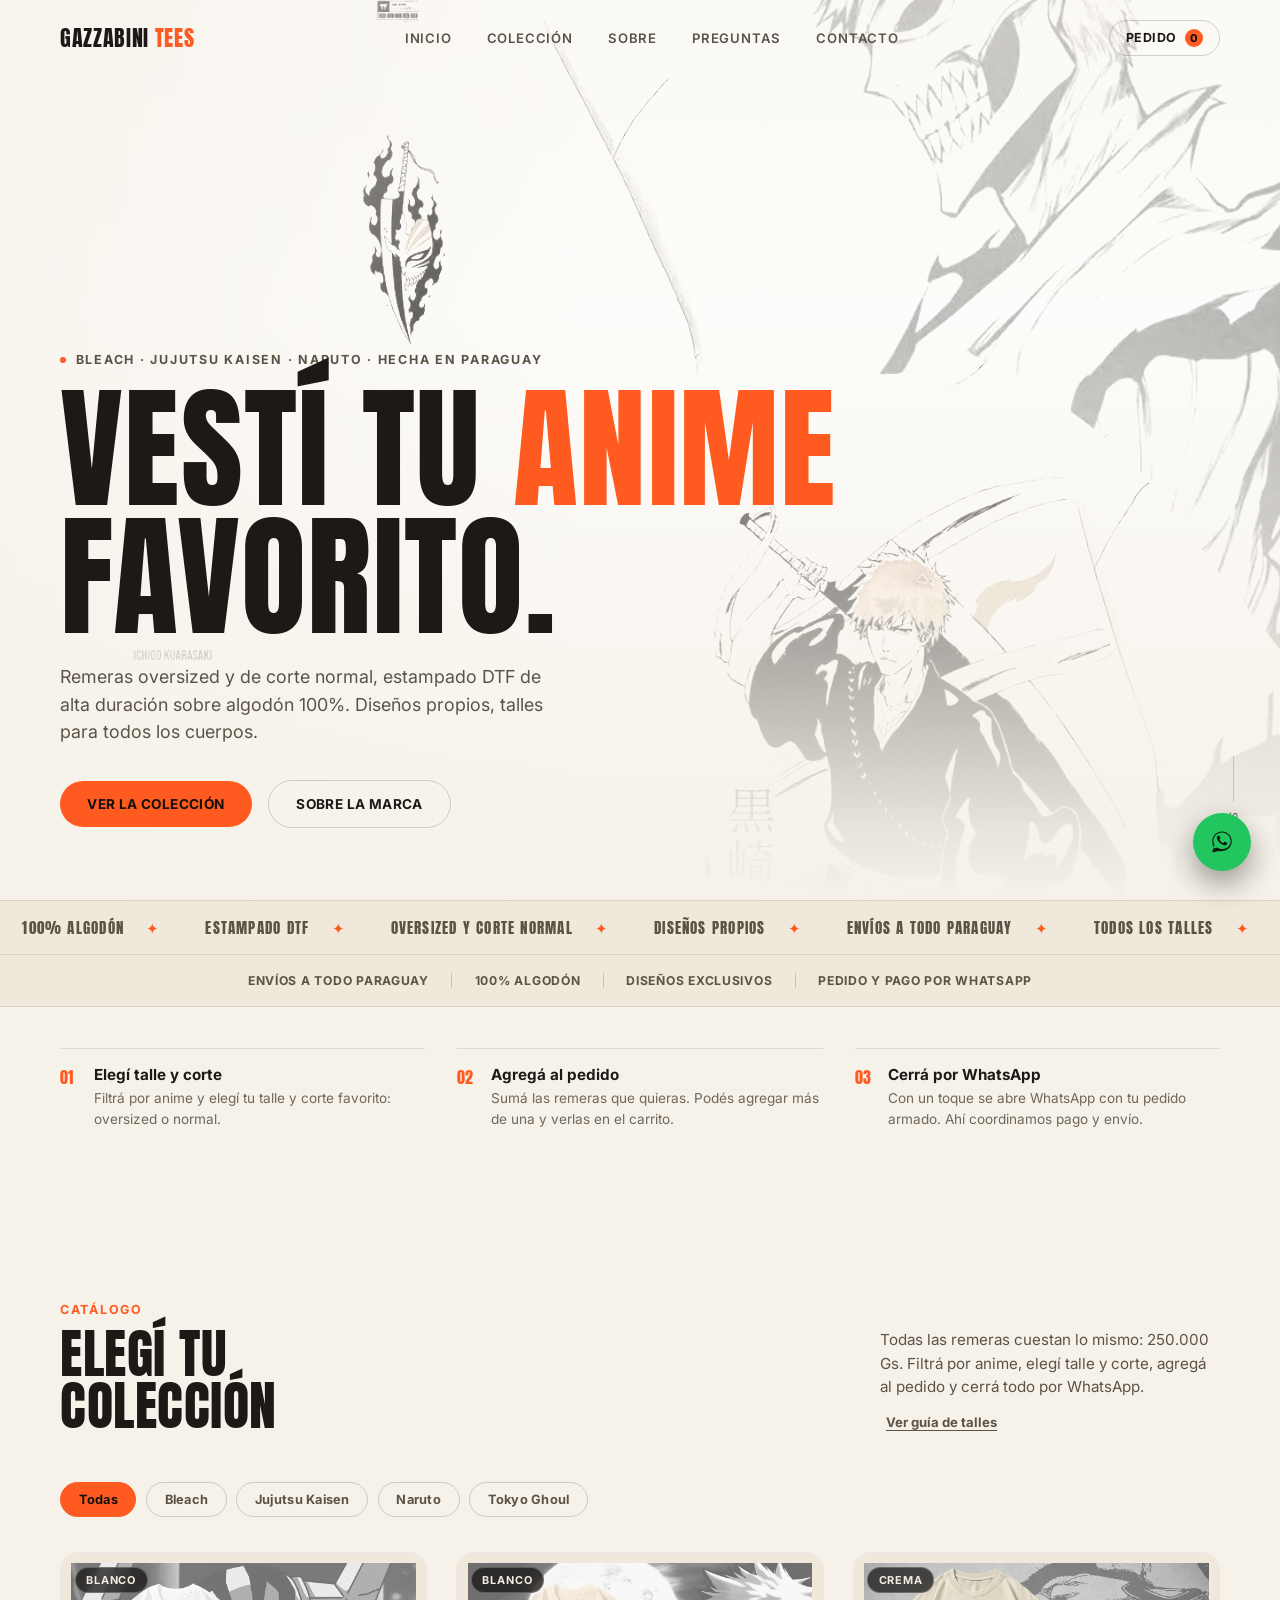
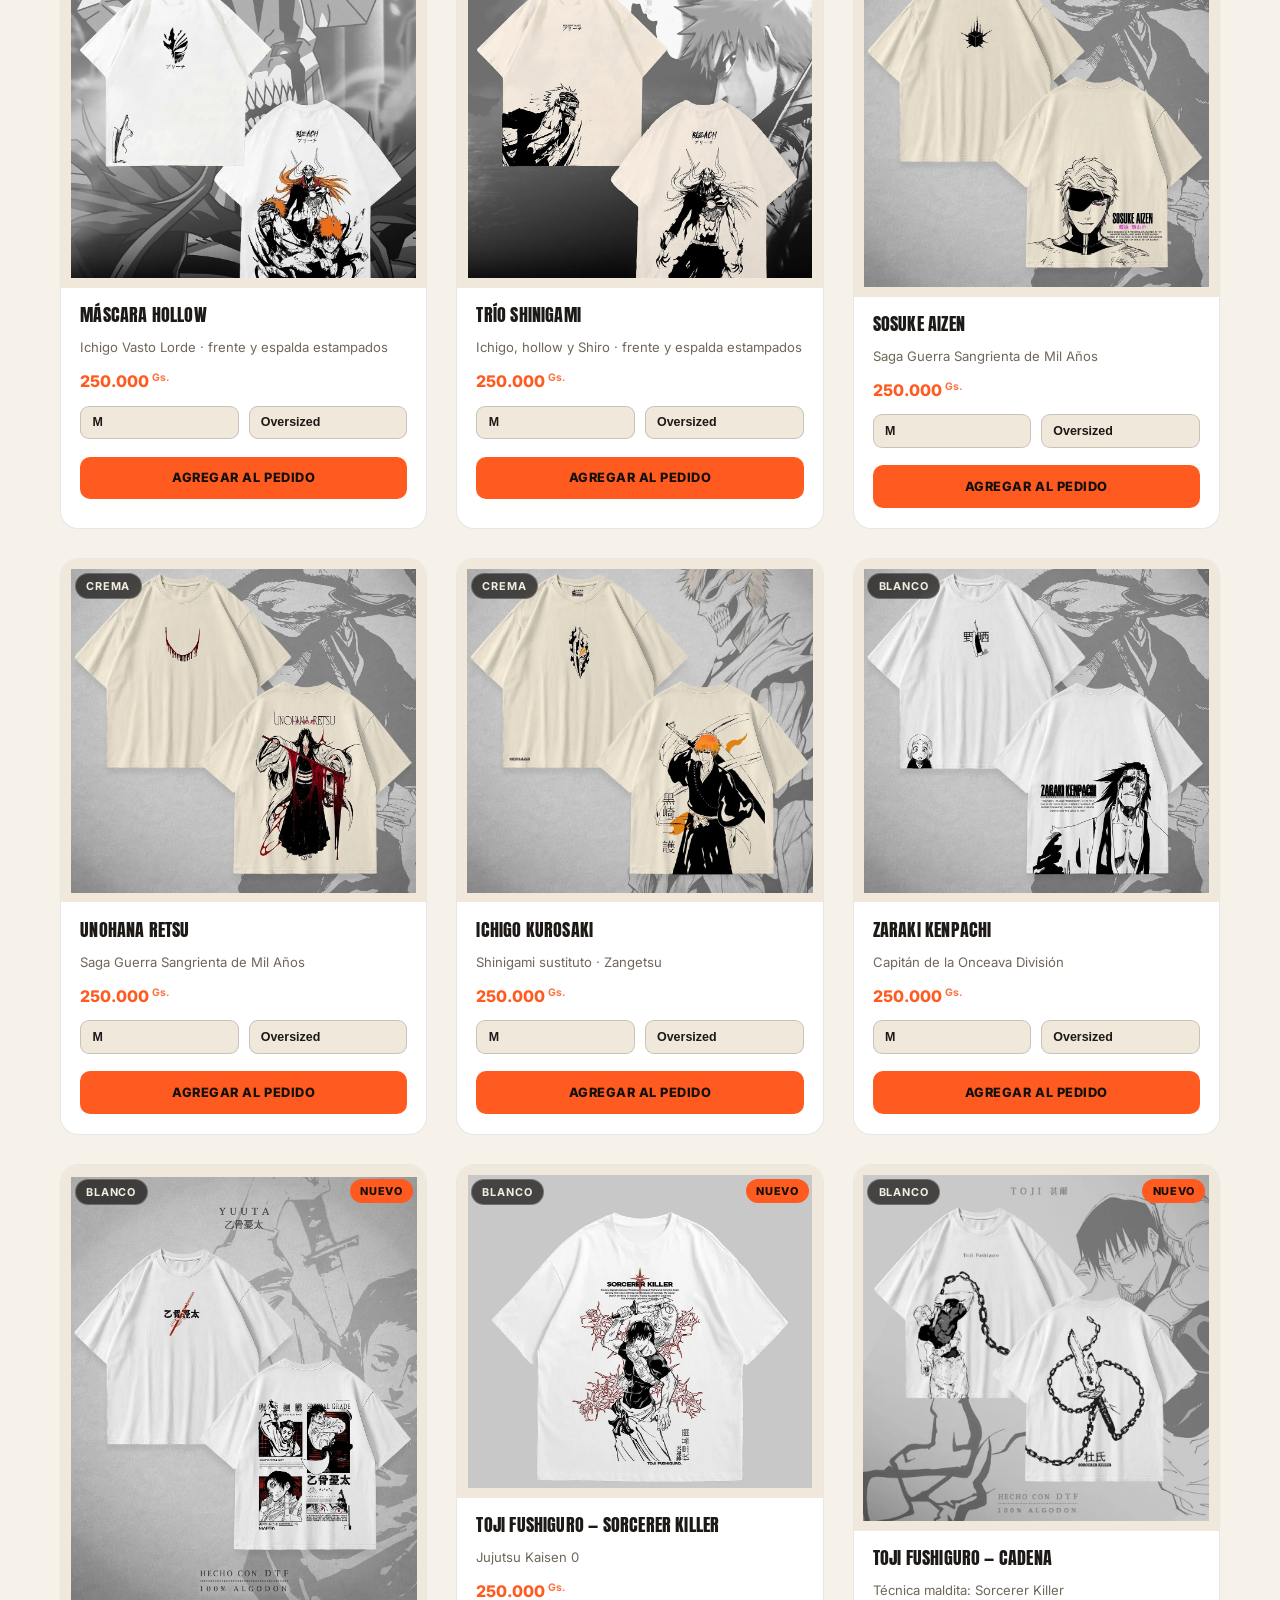
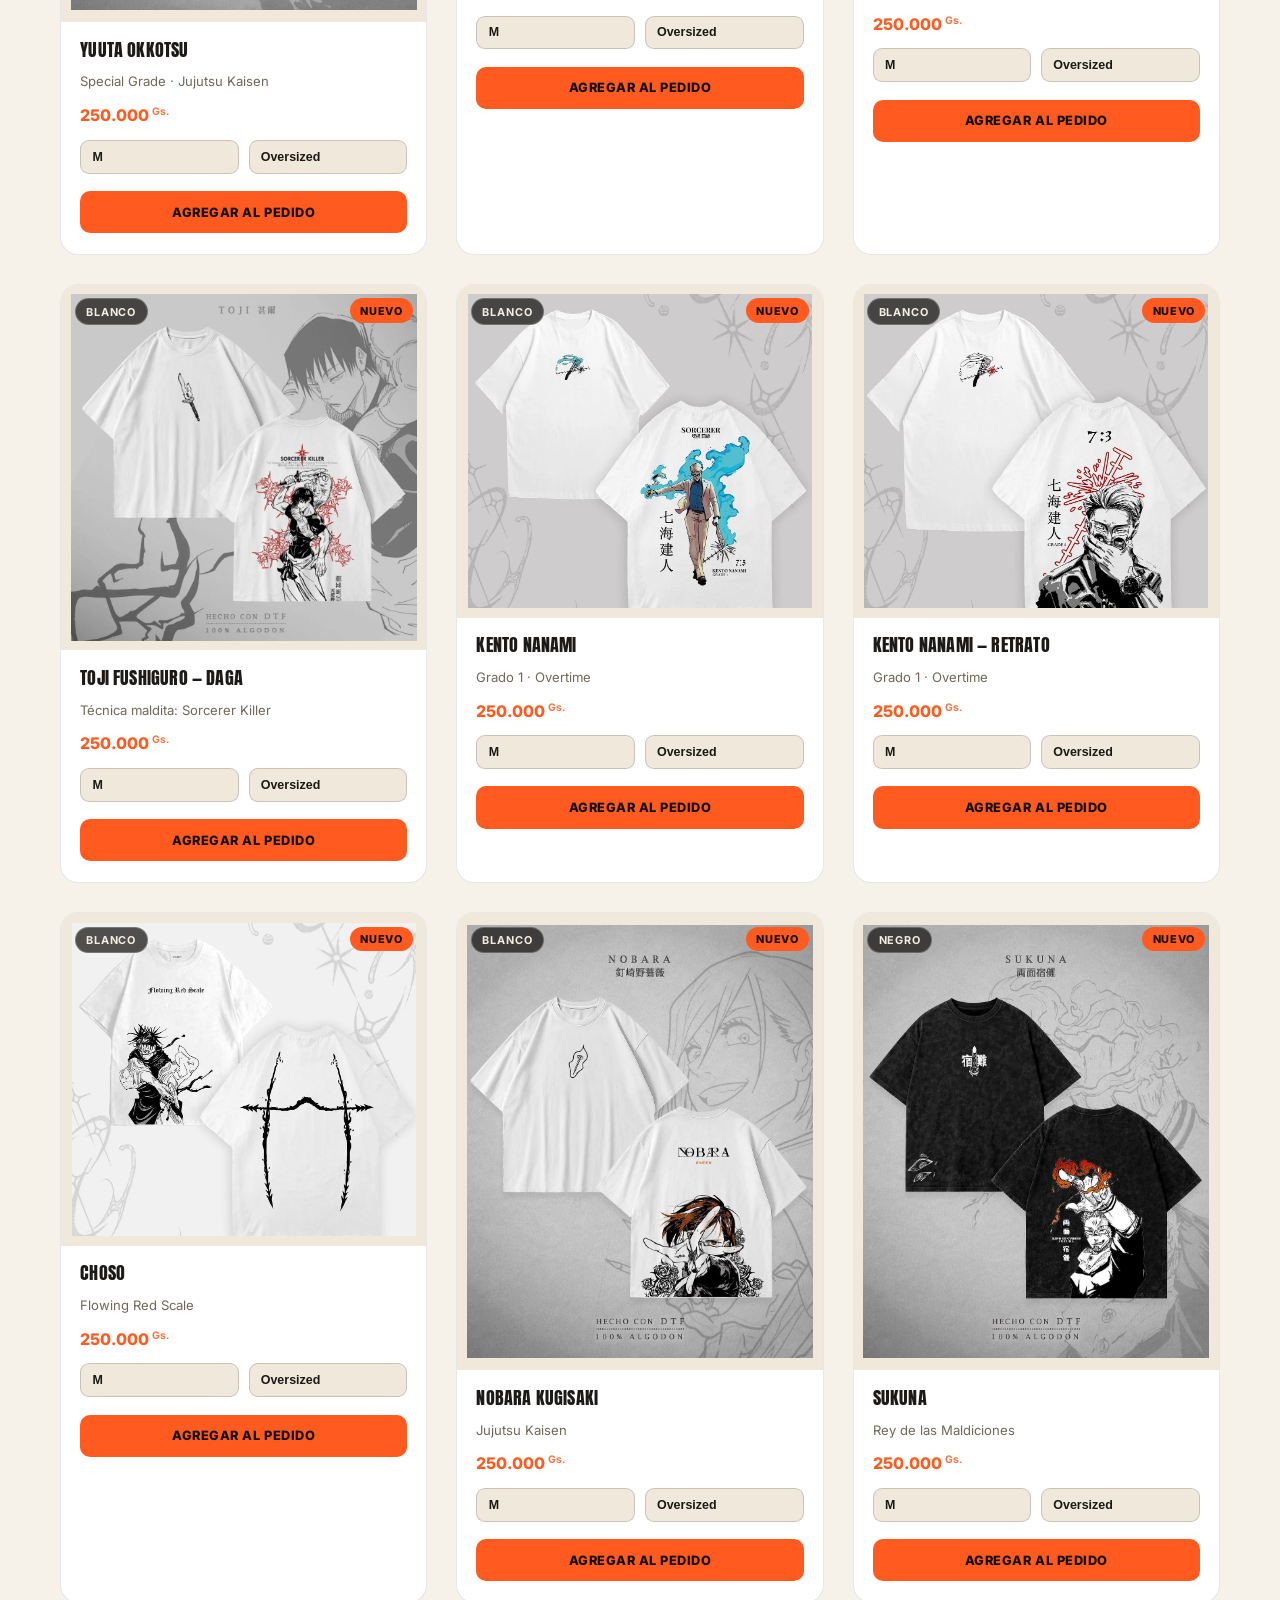
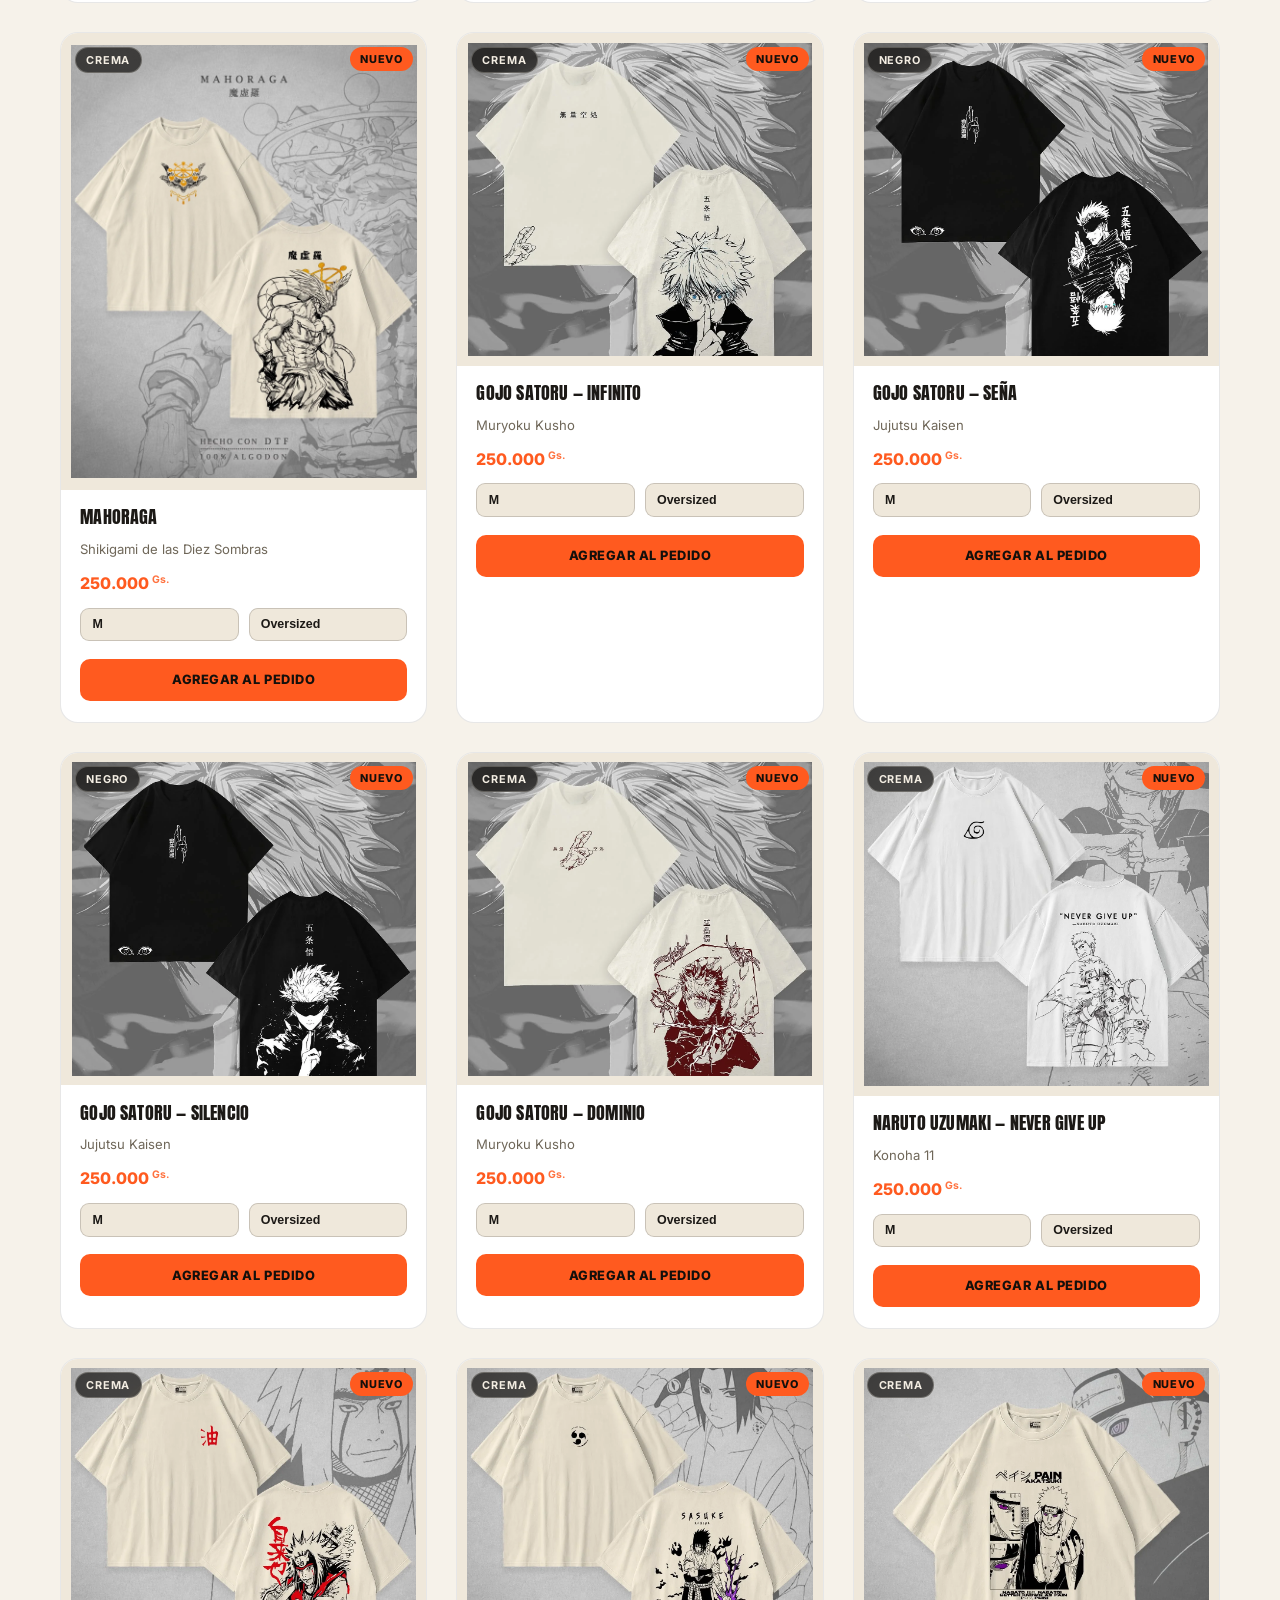
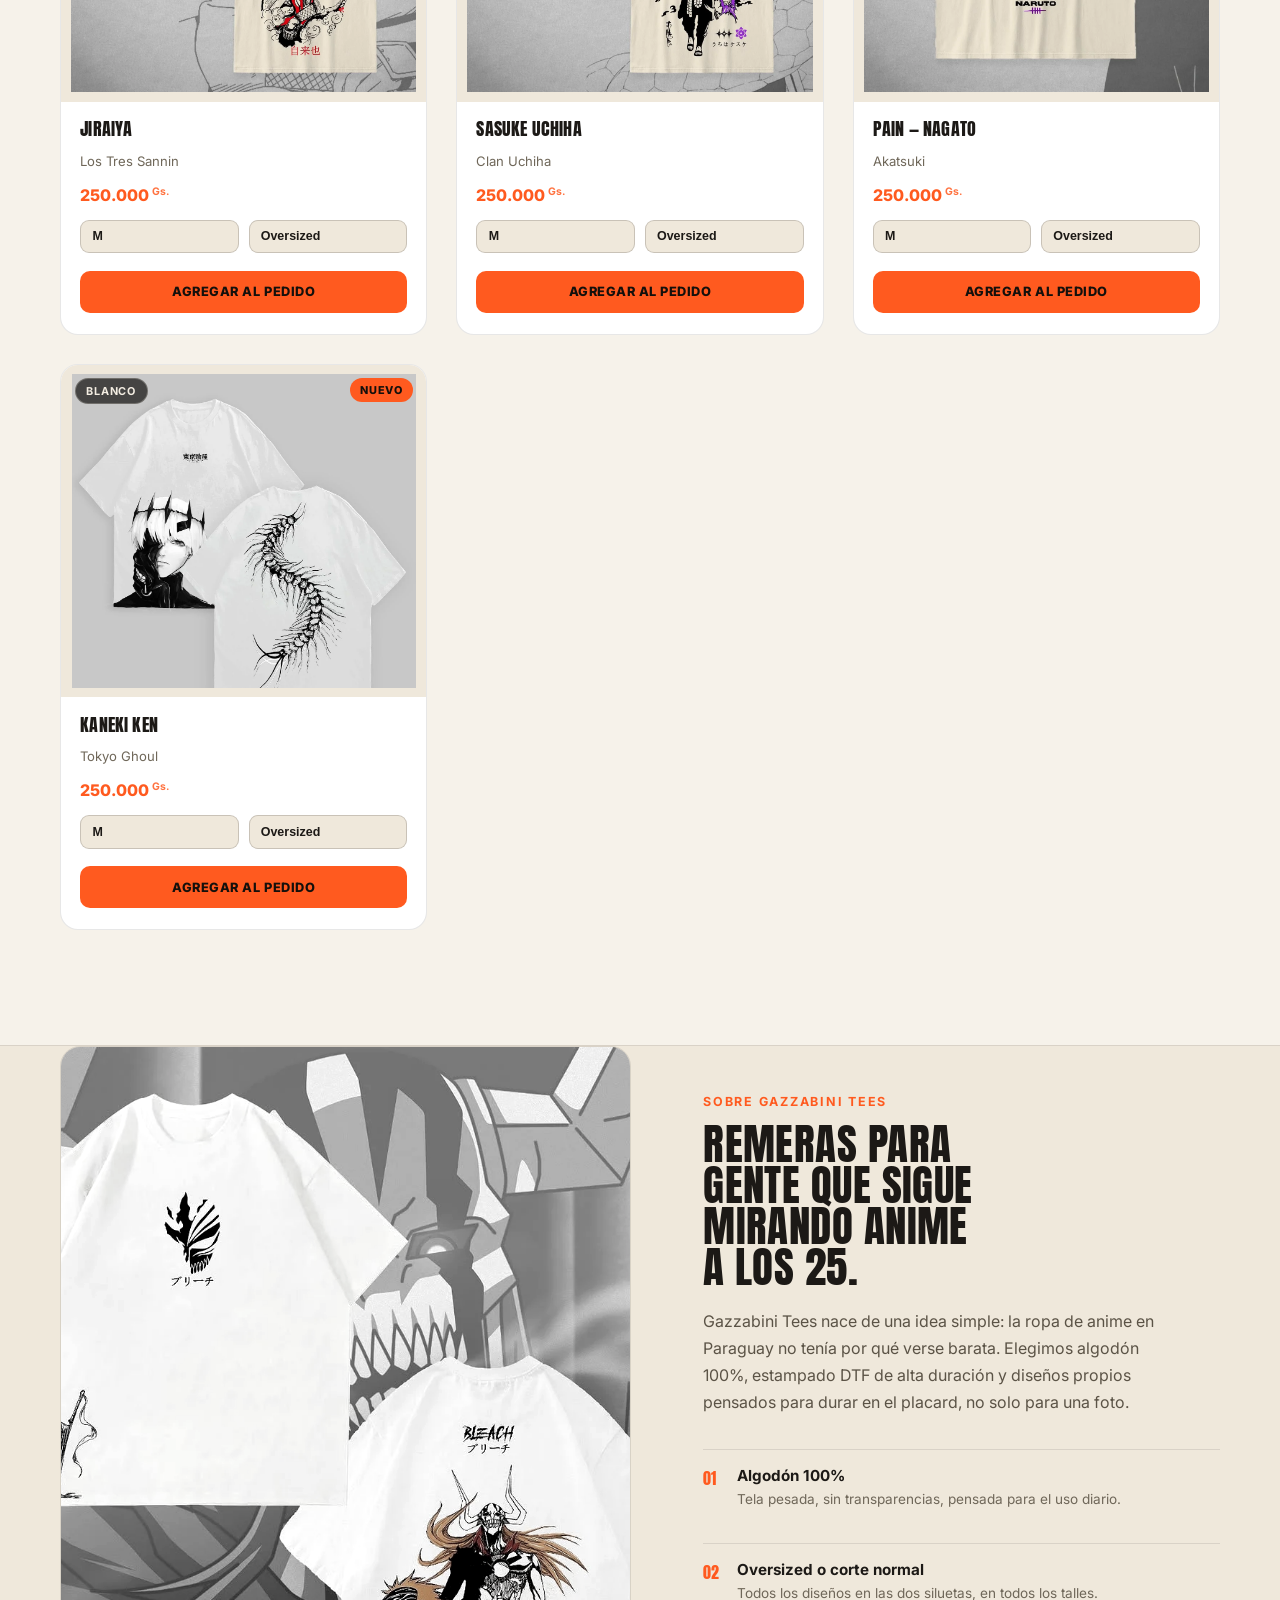
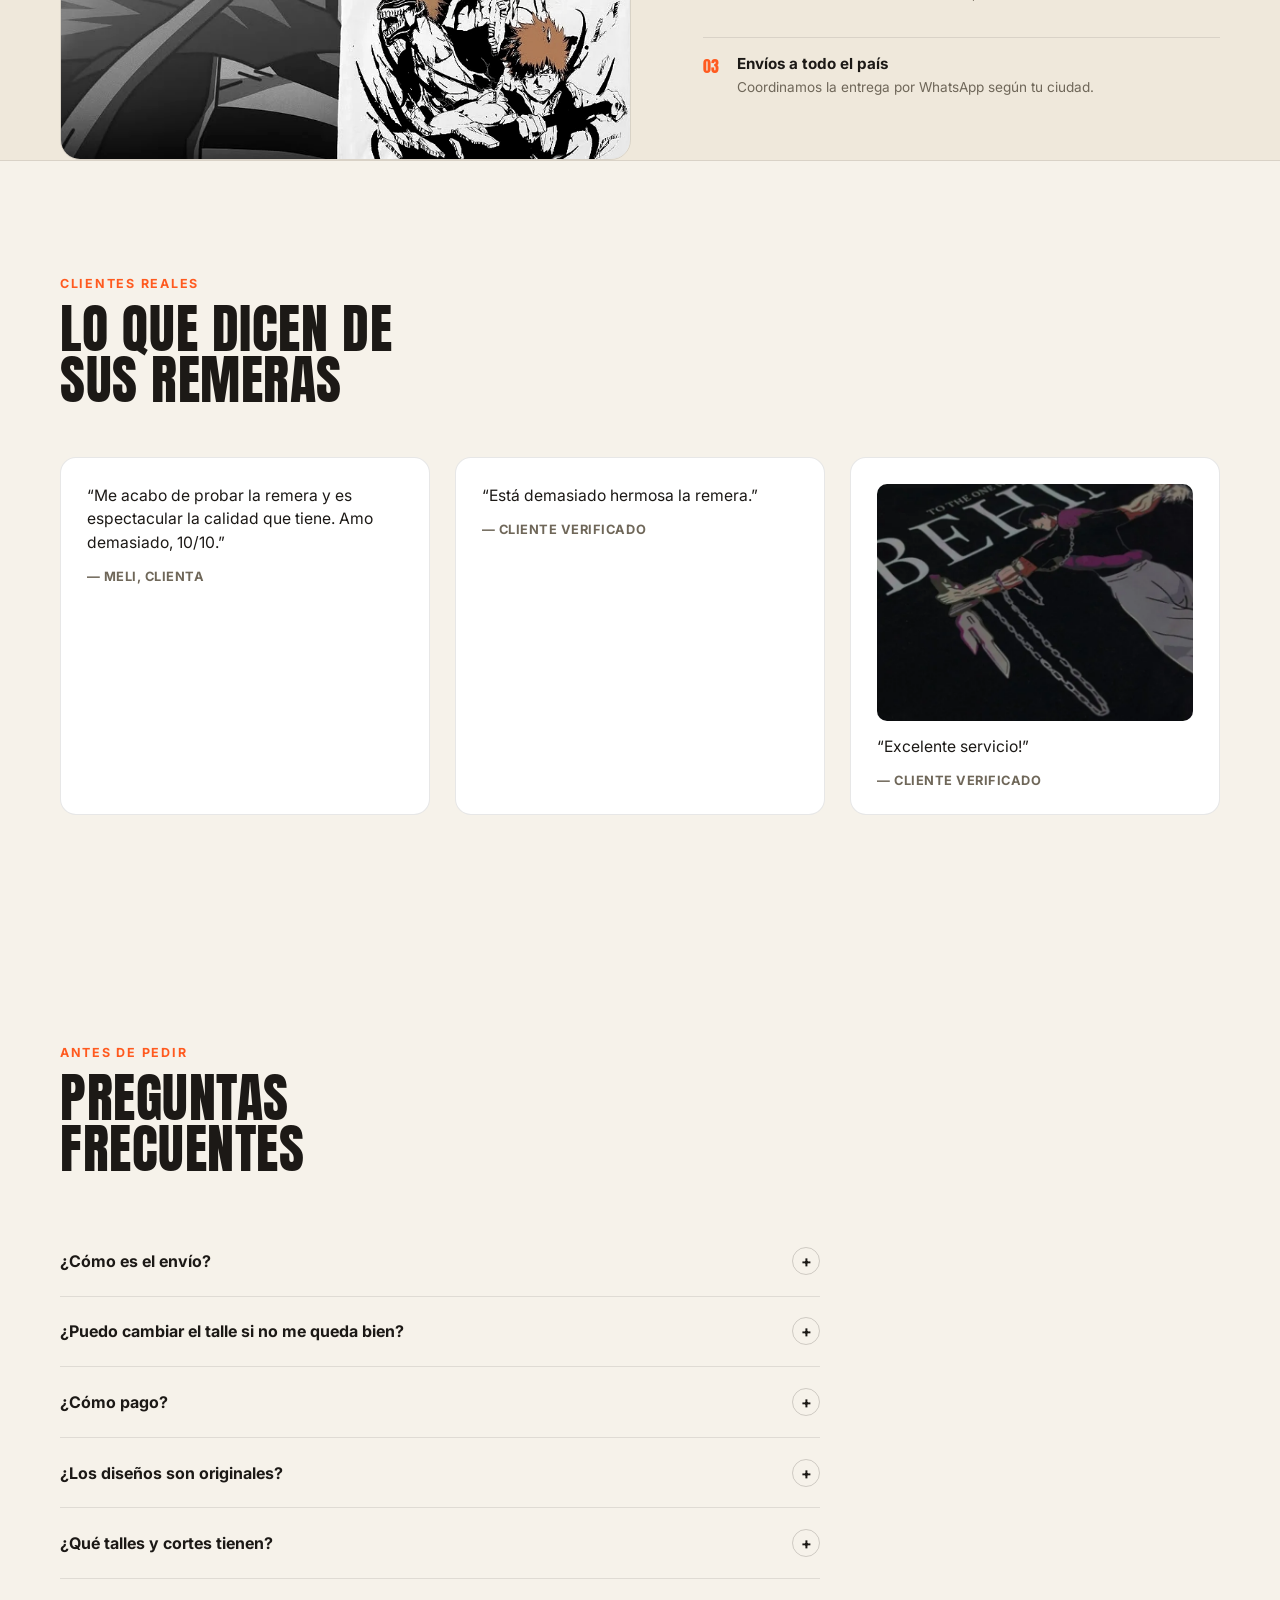
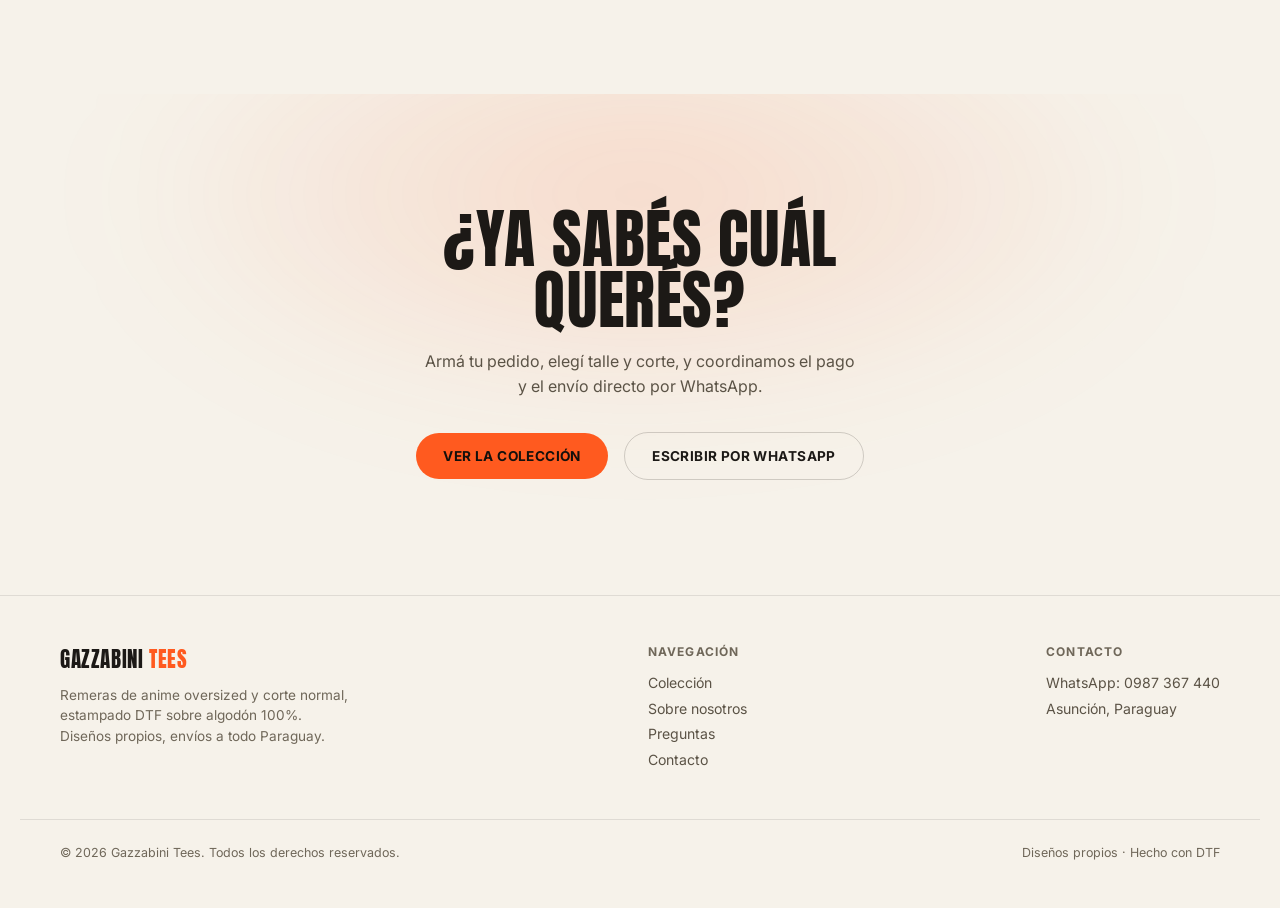
==== commit 8cc8c414: "Agregar sección de reseñas de clientes con foto real Co-Authored-By: Claude Sonnet 5 <noreply@anthro" ====
--- a/index.html
+++ b/index.html
@@ -796,6 +796,33 @@
   </div>
 </section>
 
+<!-- ============ RESEÑAS ============ -->
+<section class="section reviews" id="resenas">
+  <div class="wrap">
+    <div class="section-head reveal">
+      <div>
+        <span class="section-eyebrow">Clientes reales</span>
+        <h2 class="section-title">Lo que dicen de sus remeras</h2>
+      </div>
+    </div>
+    <div class="reviews-grid reveal">
+      <blockquote class="review-card">
+        <p class="review-text">“Me acabo de probar la remera y es espectacular la calidad que tiene. Amo demasiado, 10/10.”</p>
+        <footer class="review-author">— Meli, clienta</footer>
+      </blockquote>
+      <blockquote class="review-card">
+        <p class="review-text">“Está demasiado hermosa la remera.”</p>
+        <footer class="review-author">— Cliente verificado</footer>
+      </blockquote>
+      <blockquote class="review-card review-card--photo">
+        <img class="review-photo" src="assets/img/review-behind-shirt.webp" alt="Foto real de un cliente con su remera recibida" loading="lazy">
+        <p class="review-text">“Excelente servicio!”</p>
+        <footer class="review-author">— Cliente verificado</footer>
+      </blockquote>
+    </div>
+  </div>
+</section>
+
 <!-- ============ PREGUNTAS FRECUENTES ============ -->
 <section class="section faq" id="preguntas">
   <div class="wrap">
--- a/styles.css
+++ b/styles.css
@@ -491,6 +491,46 @@
 }
 .sizeguide-close:hover { border-color: var(--accent); }
 
+/* ---------- Reseñas ---------- */
+.reviews-grid {
+  display: grid;
+  grid-template-columns: repeat(3, 1fr);
+  gap: 1.6rem;
+}
+@media (max-width: 800px) {
+  .reviews-grid { grid-template-columns: 1fr; }
+}
+.review-card {
+  margin: 0;
+  padding: 1.6rem;
+  background: var(--bg-3);
+  border: 1px solid var(--line);
+  border-radius: 16px;
+  display: flex;
+  flex-direction: column;
+  gap: 0.9rem;
+}
+.review-photo {
+  width: 100%;
+  aspect-ratio: 4 / 3;
+  object-fit: cover;
+  border-radius: 10px;
+  display: block;
+}
+.review-text {
+  margin: 0;
+  font-size: 0.98rem;
+  line-height: 1.5;
+  color: var(--cream);
+}
+.review-author {
+  font-size: 0.8rem;
+  font-weight: 700;
+  color: var(--muted);
+  text-transform: uppercase;
+  letter-spacing: 0.04em;
+}
+
 /* ---------- FAQ ---------- */
 .faq-list { display: flex; flex-direction: column; max-width: 760px; }
 .faq-item { border-bottom: 1px solid var(--line); }
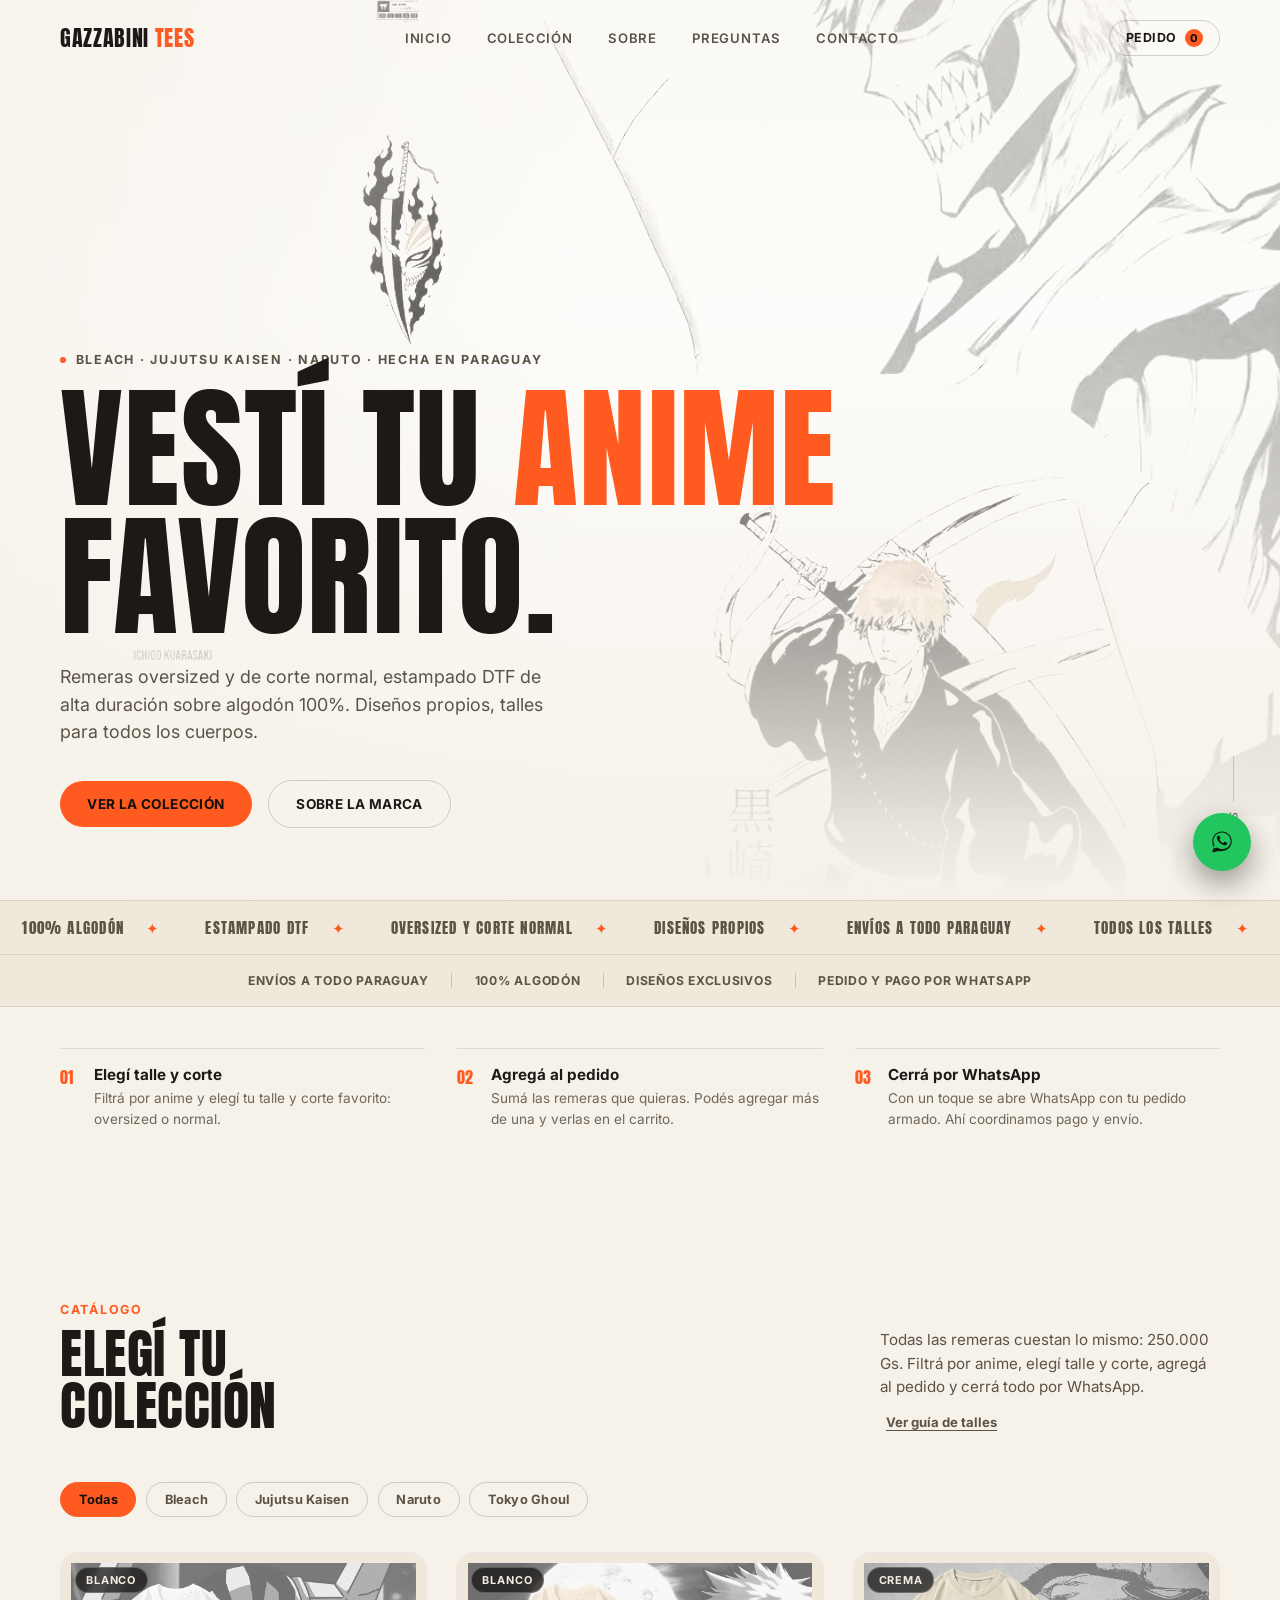
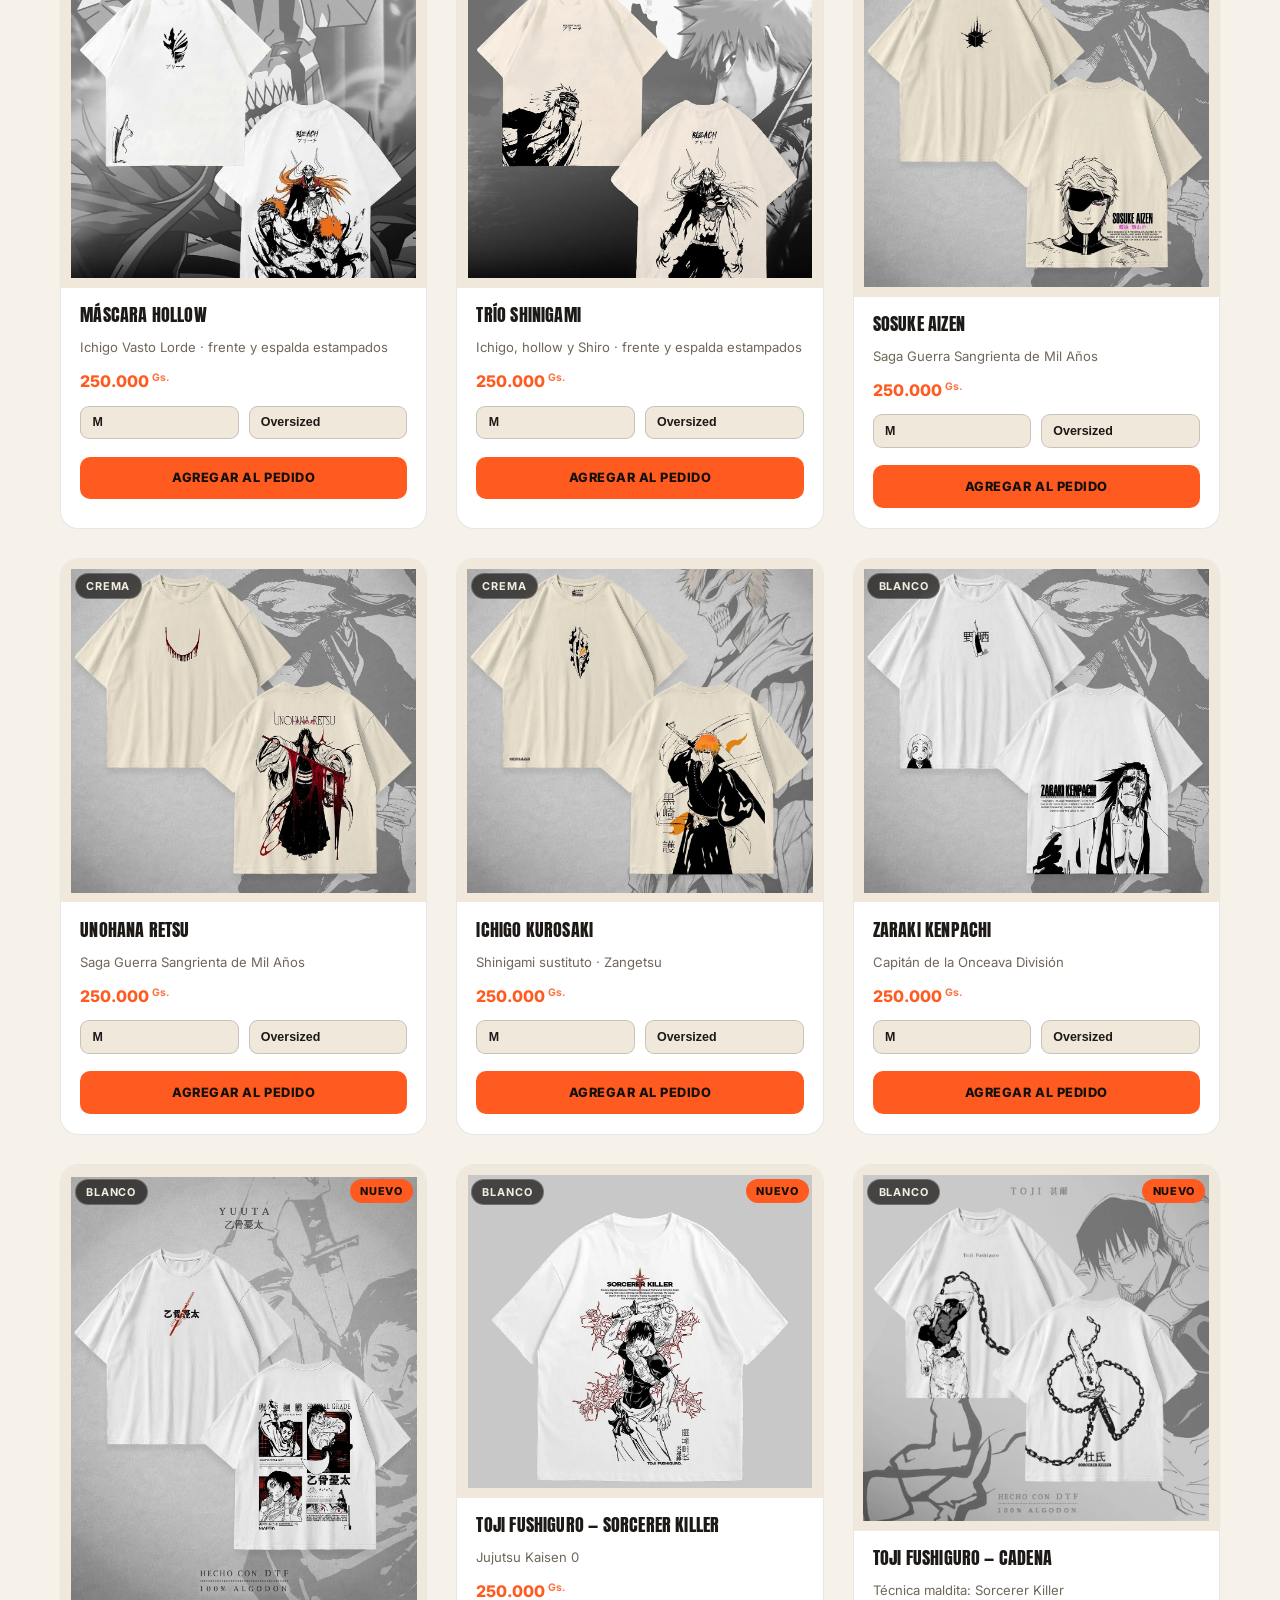
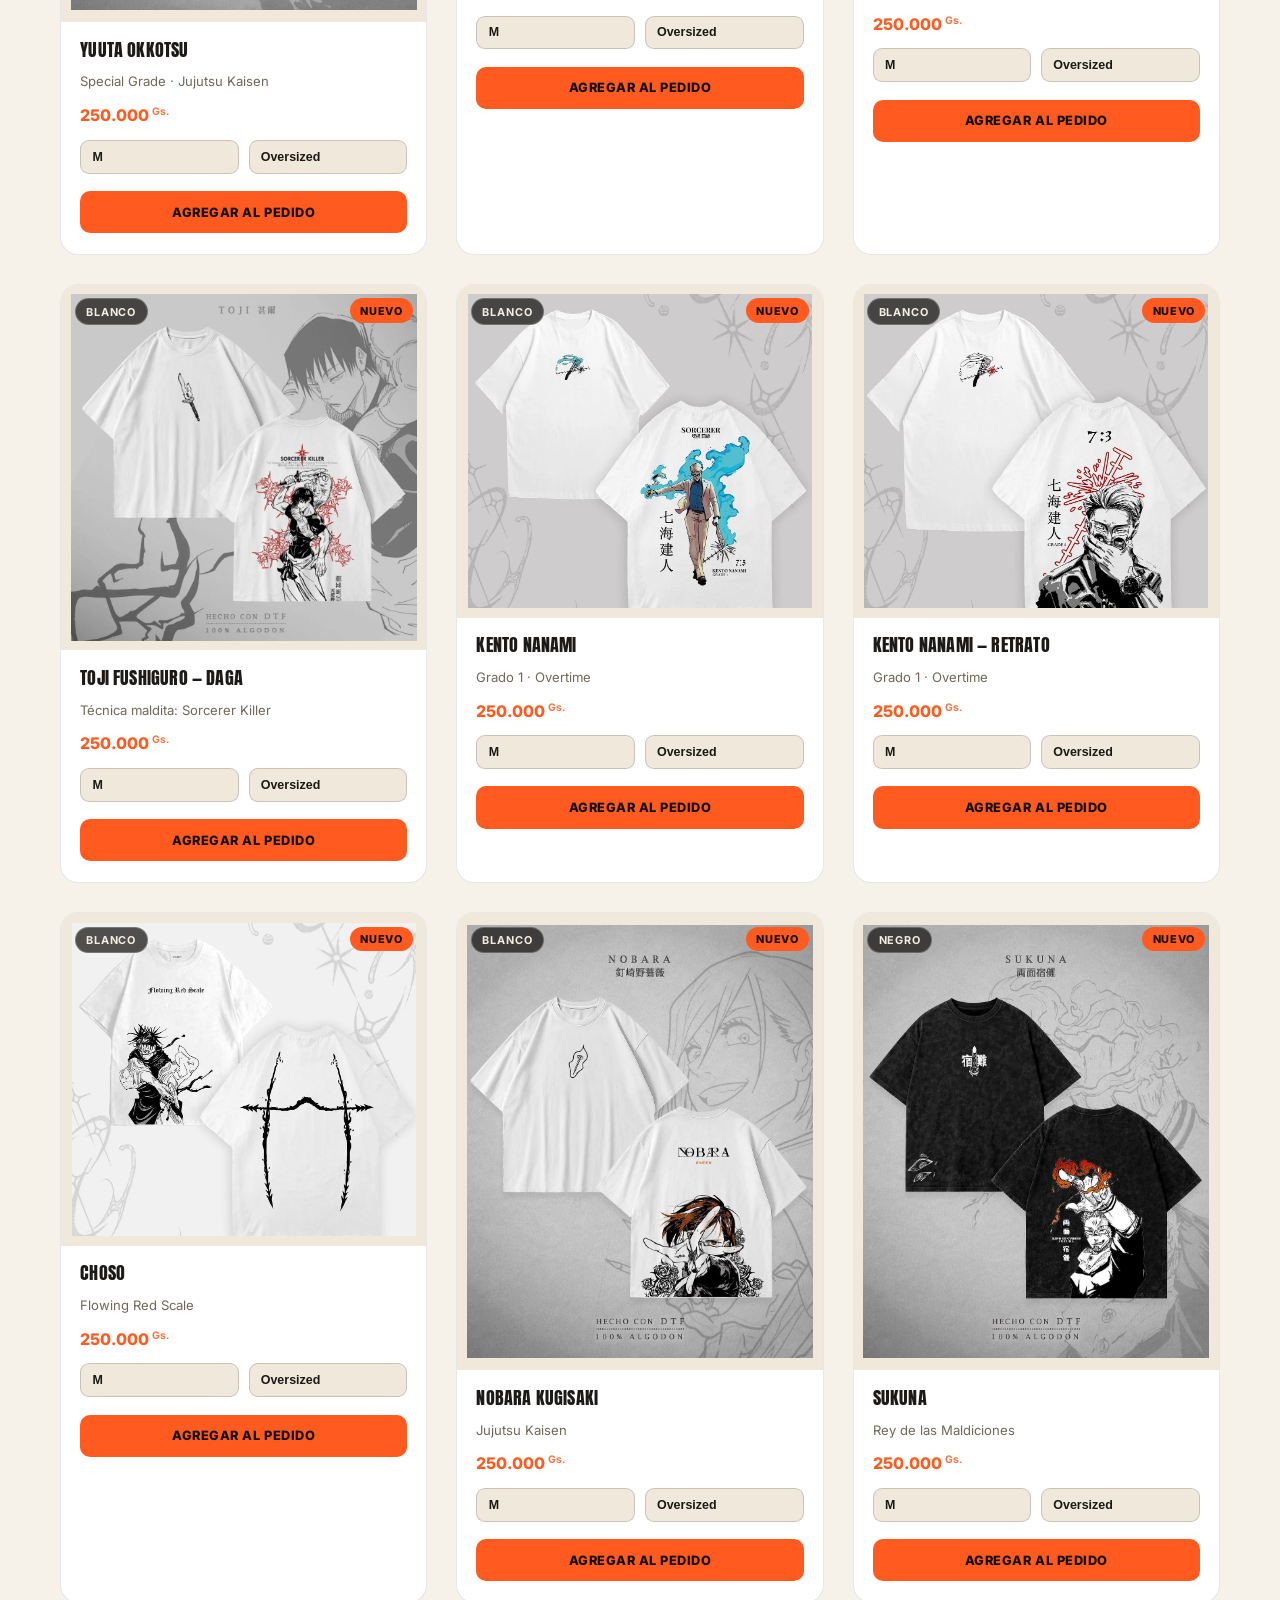
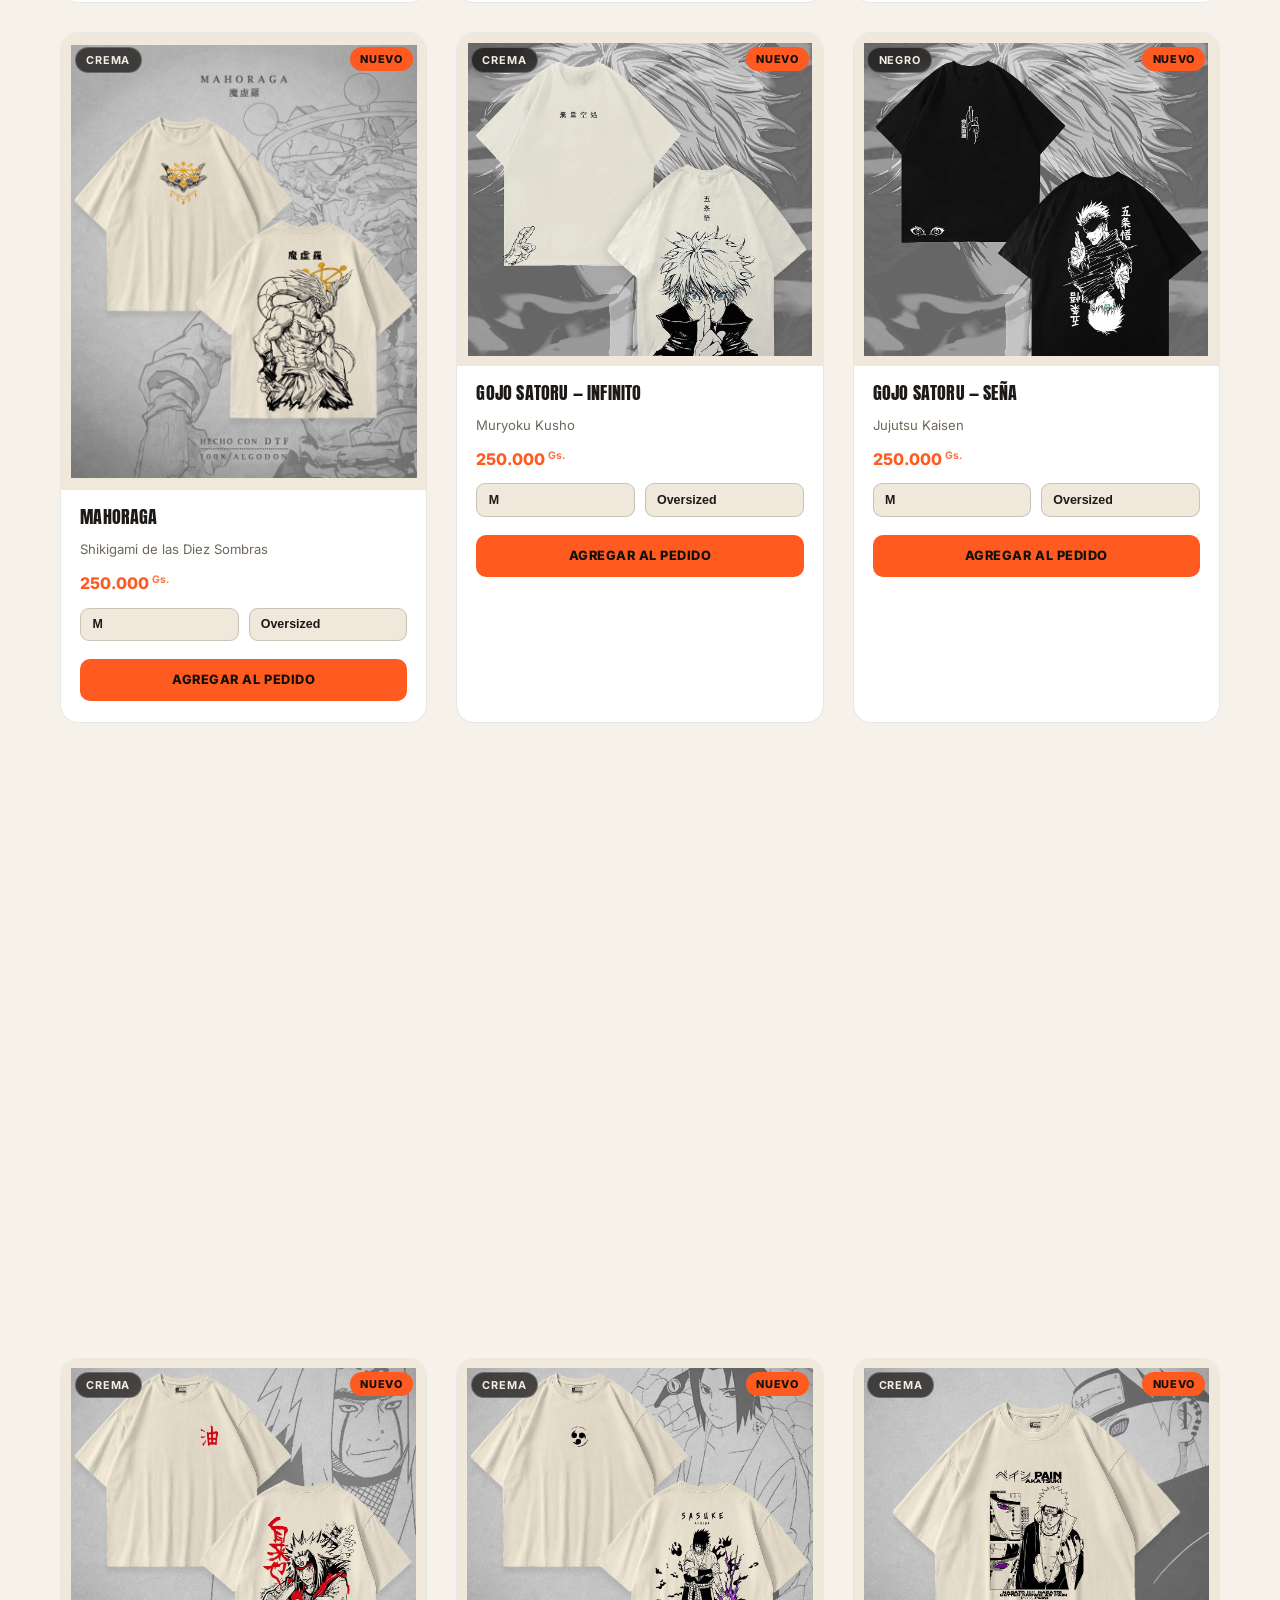
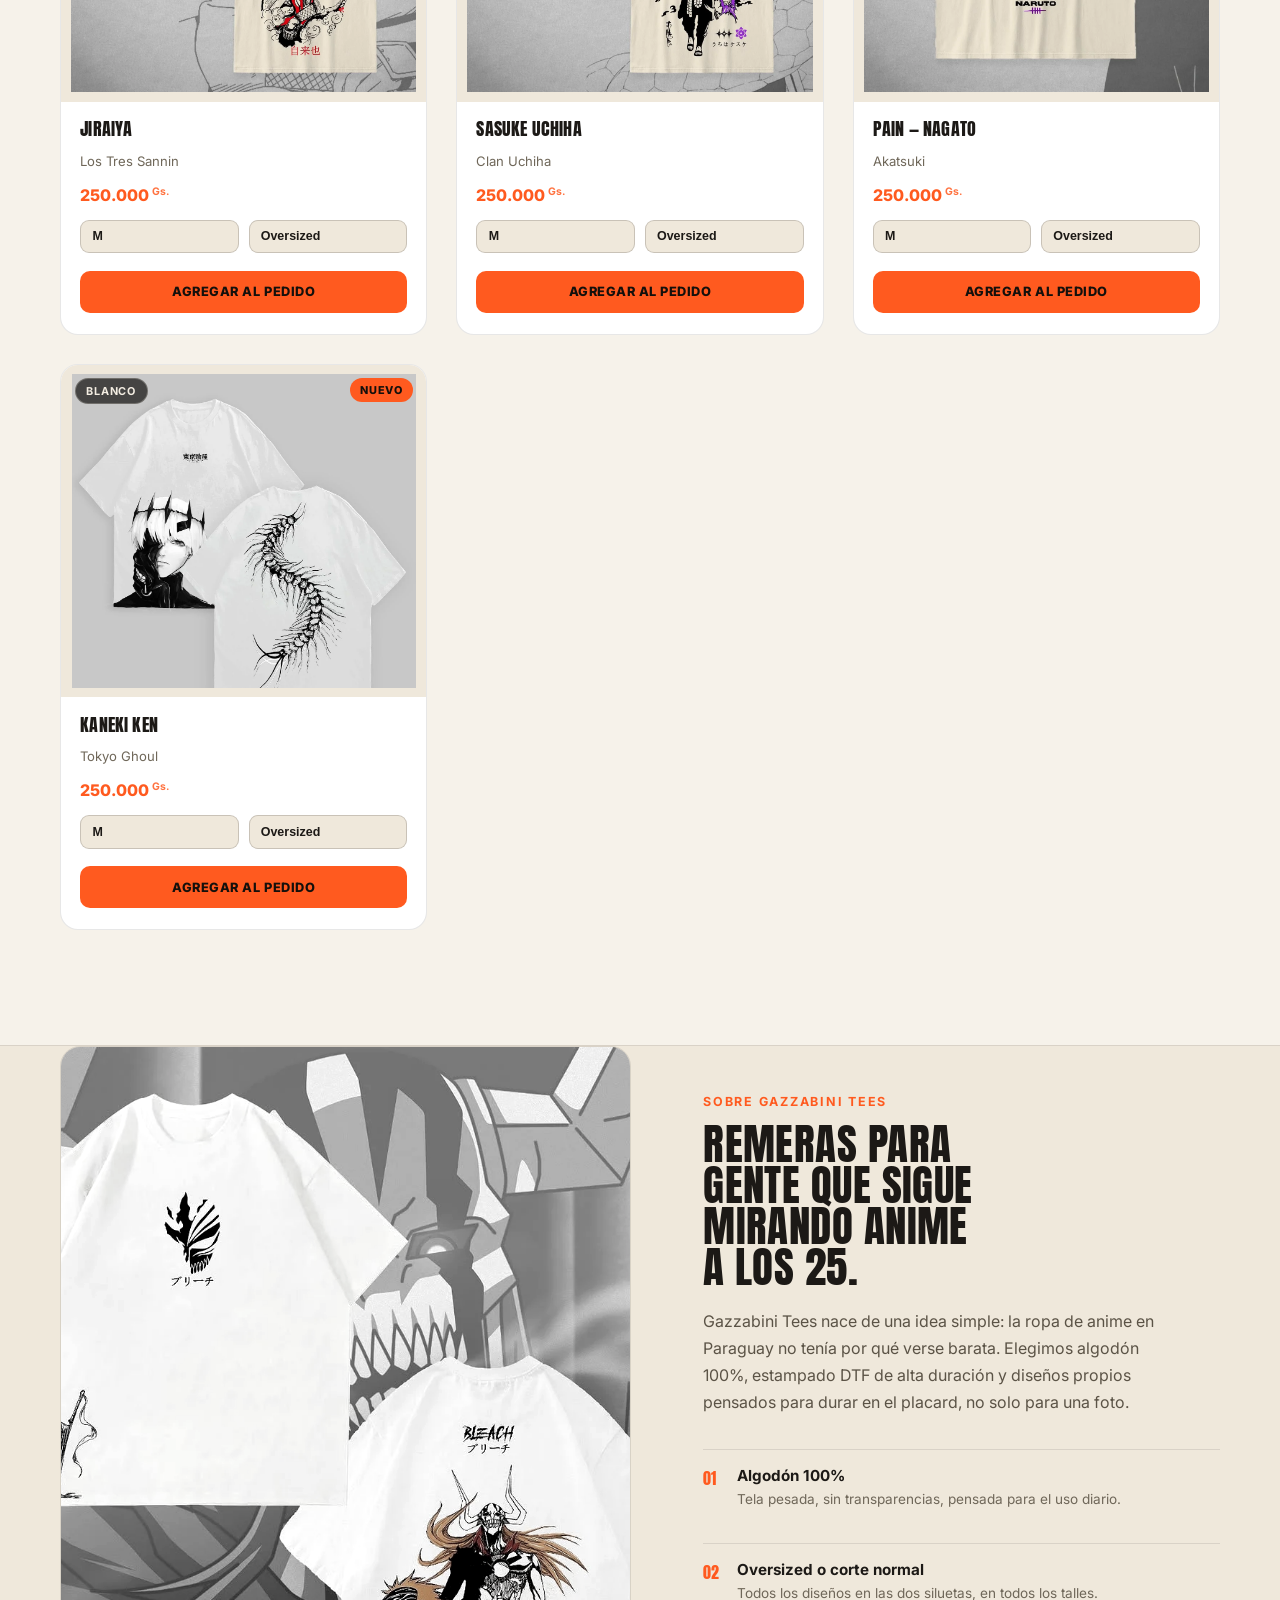
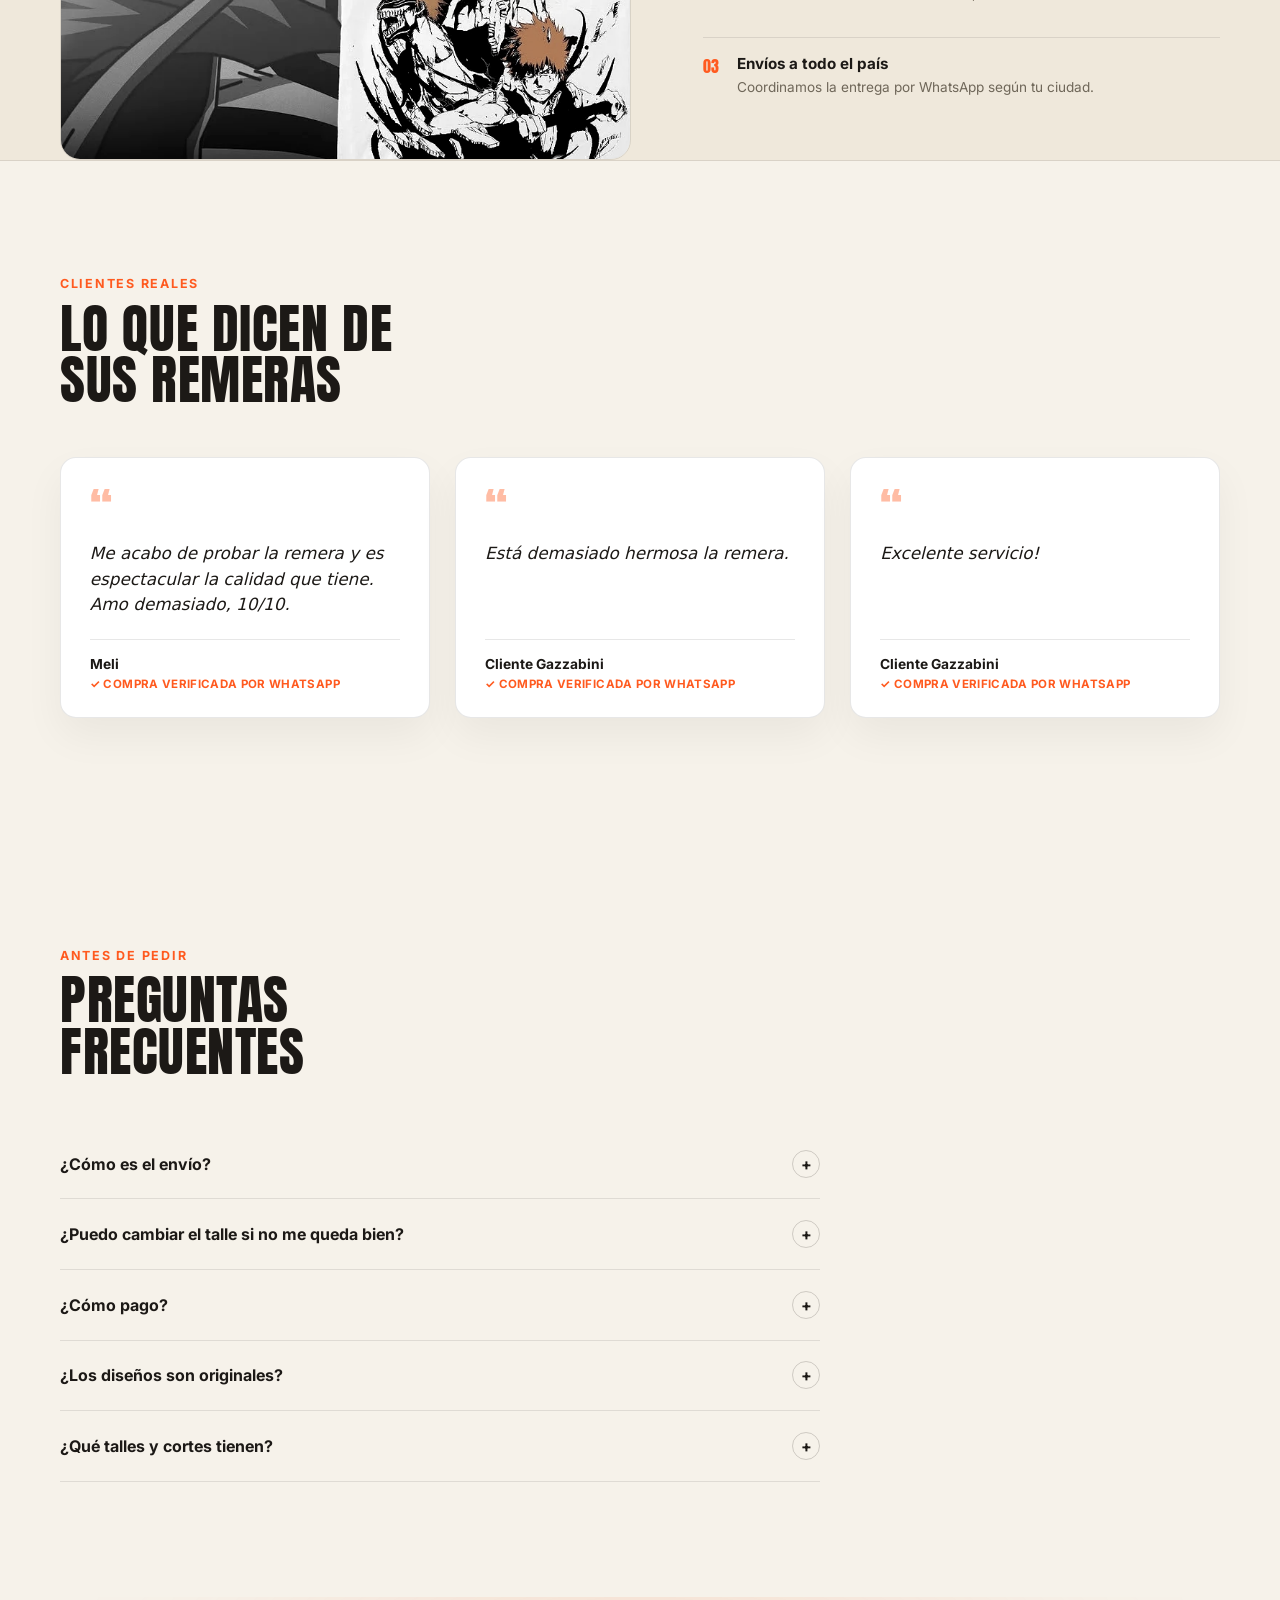
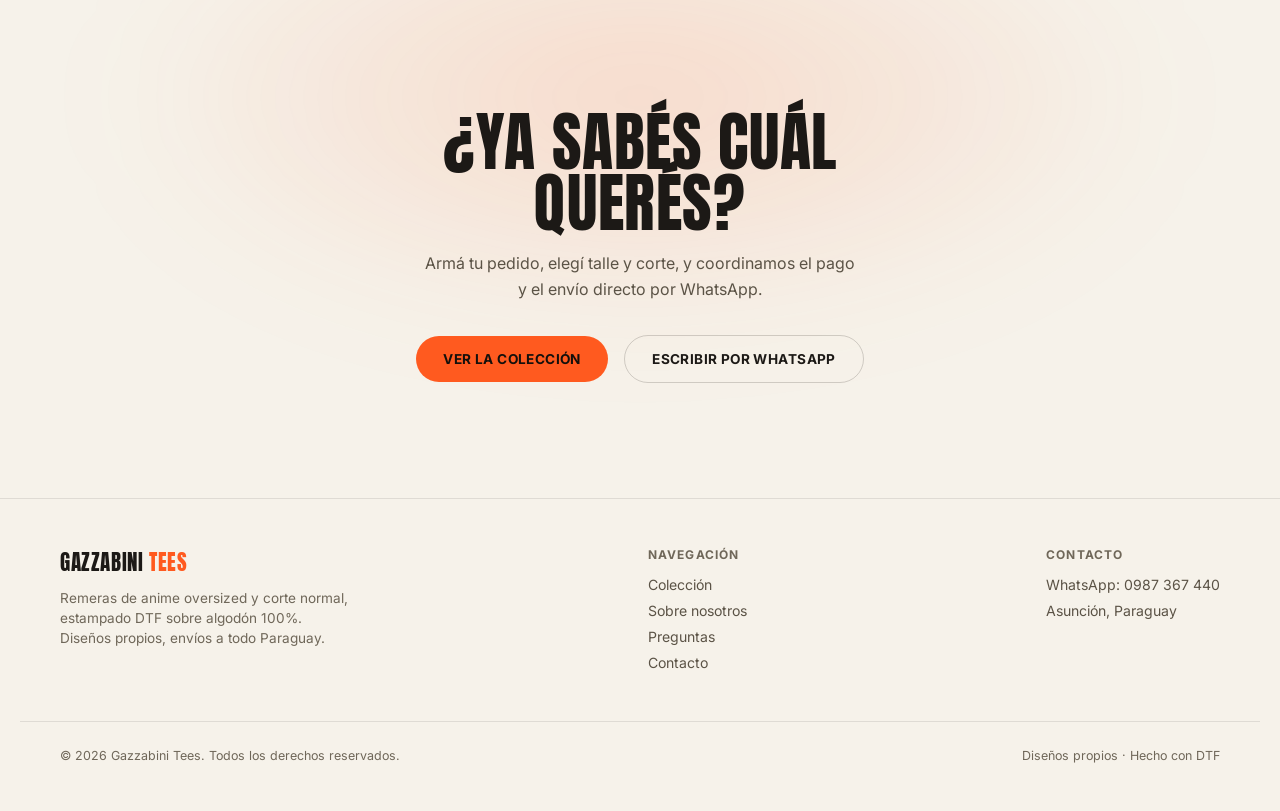
==== commit 7ec65164: "Actualizar sitio con export más reciente (nuevo Pixel de Facebook y ajustes de reseñas) Co-Authored-" ====
--- a/index.html
+++ b/index.html
@@ -16,11 +16,11 @@
 t.src=v;s=b.getElementsByTagName(e)[0];
 s.parentNode.insertBefore(t,s)}(window, document,'script',
 'https://connect.facebook.net/en_US/fbevents.js');
-fbq('init', '1351943660256465');
+fbq('init', '2523163998188496');
 fbq('track', 'PageView');
 </script>
 <noscript><img height="1" width="1" style="display:none"
-src="https://www.facebook.com/tr?id=1351943660256465&ev=PageView&noscript=1"
+src="https://www.facebook.com/tr?id=2523163998188496&ev=PageView&noscript=1"
 /></noscript>
 <!-- End Meta Pixel Code -->
 
@@ -807,17 +807,28 @@
     </div>
     <div class="reviews-grid reveal">
       <blockquote class="review-card">
-        <p class="review-text">“Me acabo de probar la remera y es espectacular la calidad que tiene. Amo demasiado, 10/10.”</p>
-        <footer class="review-author">— Meli, clienta</footer>
+        <span class="review-quote-mark" aria-hidden="true">“</span>
+        <p class="review-text">Me acabo de probar la remera y es espectacular la calidad que tiene. Amo demasiado, 10/10.</p>
+        <footer class="review-foot">
+          <span class="review-author">Meli</span>
+          <span class="review-badge">✓ Compra verificada por WhatsApp</span>
+        </footer>
       </blockquote>
       <blockquote class="review-card">
-        <p class="review-text">“Está demasiado hermosa la remera.”</p>
-        <footer class="review-author">— Cliente verificado</footer>
+        <span class="review-quote-mark" aria-hidden="true">“</span>
+        <p class="review-text">Está demasiado hermosa la remera.</p>
+        <footer class="review-foot">
+          <span class="review-author">Cliente Gazzabini</span>
+          <span class="review-badge">✓ Compra verificada por WhatsApp</span>
+        </footer>
       </blockquote>
-      <blockquote class="review-card review-card--photo">
-        <img class="review-photo" src="assets/img/review-behind-shirt.webp" alt="Foto real de un cliente con su remera recibida" loading="lazy">
-        <p class="review-text">“Excelente servicio!”</p>
-        <footer class="review-author">— Cliente verificado</footer>
+      <blockquote class="review-card">
+        <span class="review-quote-mark" aria-hidden="true">“</span>
+        <p class="review-text">Excelente servicio!</p>
+        <footer class="review-foot">
+          <span class="review-author">Cliente Gazzabini</span>
+          <span class="review-badge">✓ Compra verificada por WhatsApp</span>
+        </footer>
       </blockquote>
     </div>
   </div>
--- a/styles.css
+++ b/styles.css
@@ -496,39 +496,55 @@
   display: grid;
   grid-template-columns: repeat(3, 1fr);
   gap: 1.6rem;
+  align-items: stretch;
 }
 @media (max-width: 800px) {
   .reviews-grid { grid-template-columns: 1fr; }
 }
 .review-card {
   margin: 0;
-  padding: 1.6rem;
+  padding: 1.8rem 1.8rem 1.6rem;
   background: var(--bg-3);
   border: 1px solid var(--line);
   border-radius: 16px;
   display: flex;
   flex-direction: column;
-  gap: 0.9rem;
-}
-.review-photo {
-  width: 100%;
-  aspect-ratio: 4 / 3;
-  object-fit: cover;
-  border-radius: 10px;
-  display: block;
+  box-shadow: 0 18px 40px rgba(28, 25, 20, 0.05);
+}
+.review-quote-mark {
+  font-family: 'Anton', sans-serif;
+  font-size: 3rem;
+  line-height: 1;
+  color: var(--accent);
+  opacity: 0.4;
+  margin-bottom: 0.4rem;
 }
 .review-text {
-  margin: 0;
-  font-size: 0.98rem;
+  margin: 0 0 1.4rem;
+  font-size: 1.05rem;
   line-height: 1.5;
   color: var(--cream);
+  font-style: italic;
+  flex-grow: 1;
+}
+.review-foot {
+  display: flex;
+  flex-direction: column;
+  gap: 0.3rem;
+  padding-top: 1rem;
+  border-top: 1px solid var(--line);
 }
 .review-author {
-  font-size: 0.8rem;
-  font-weight: 700;
-  color: var(--muted);
-  text-transform: uppercase;
-  letter-spacing: 0.04em;
+  font-size: 0.86rem;
+  font-weight: 700;
+  color: var(--cream);
+}
+.review-badge {
+  font-size: 0.72rem;
+  font-weight: 700;
+  color: var(--accent);
+  text-transform: uppercase;
+  letter-spacing: 0.03em;
 }
 
 /* ---------- FAQ ---------- */
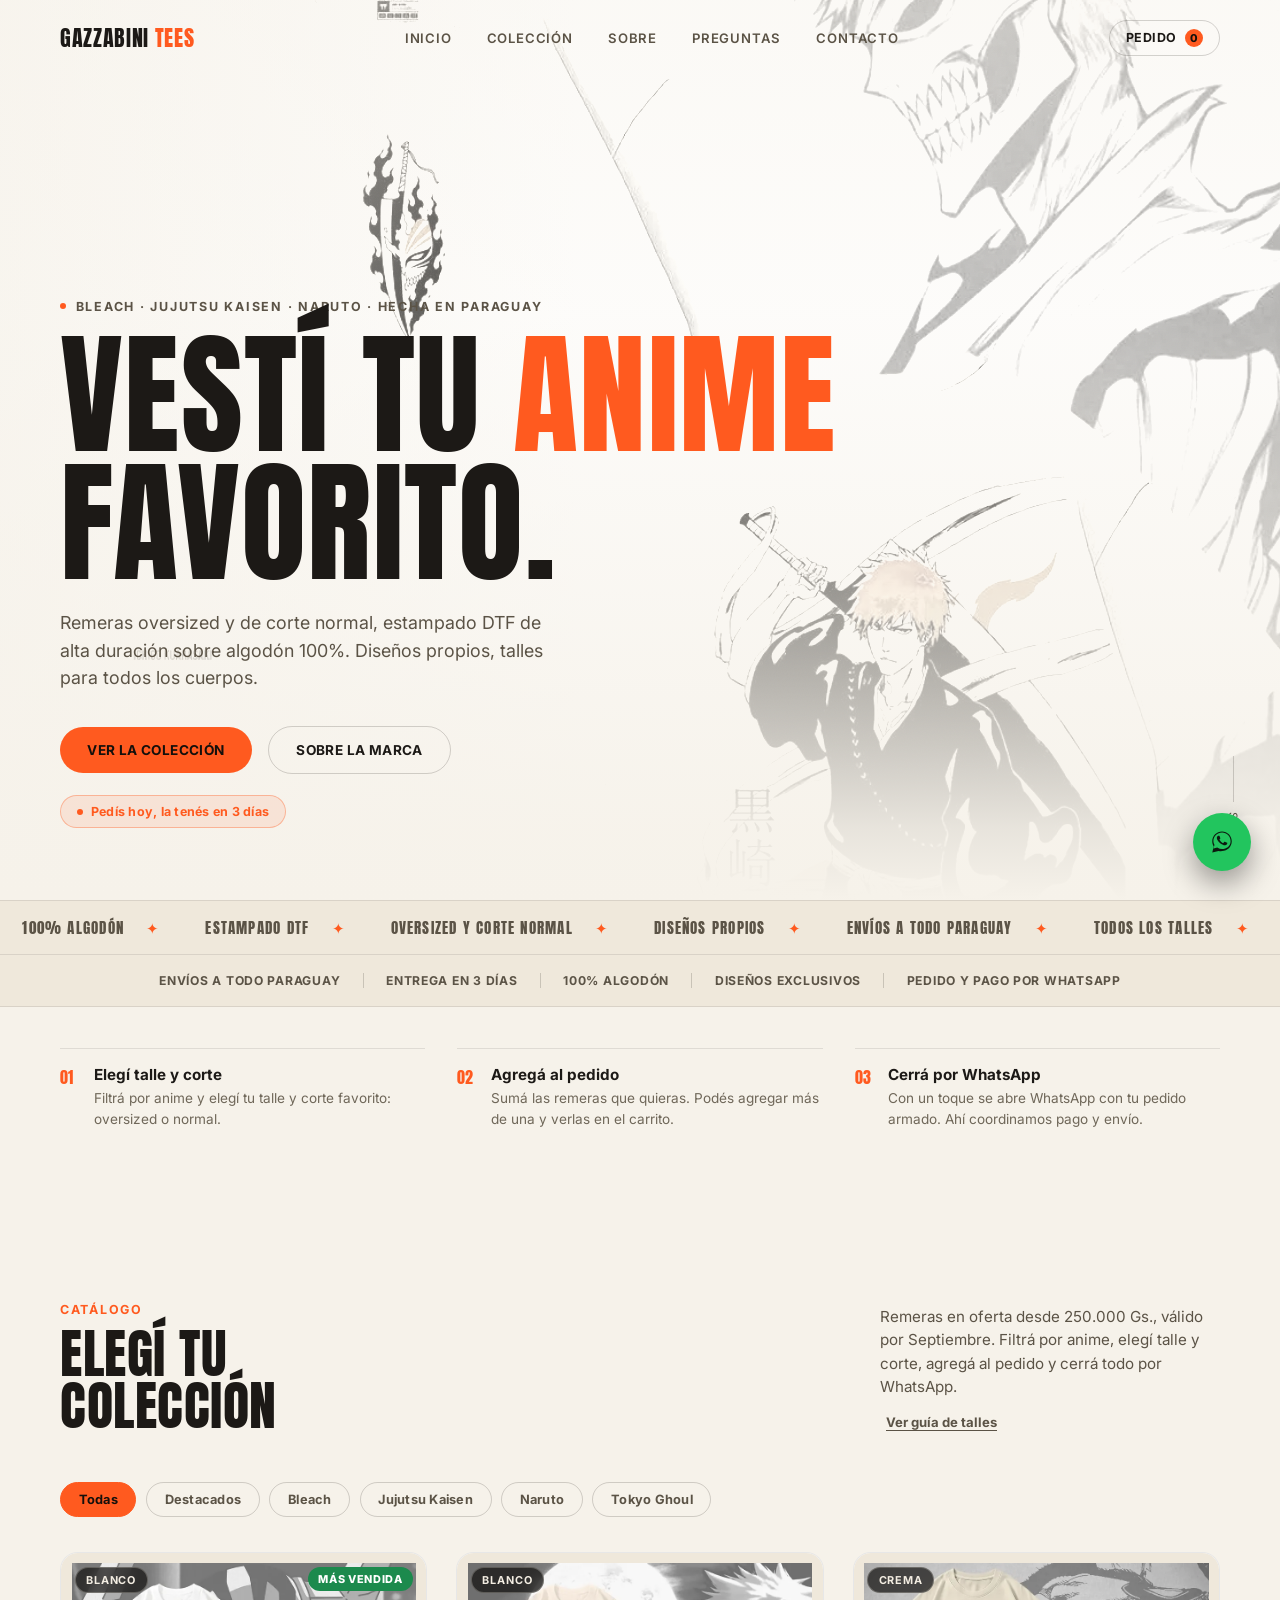
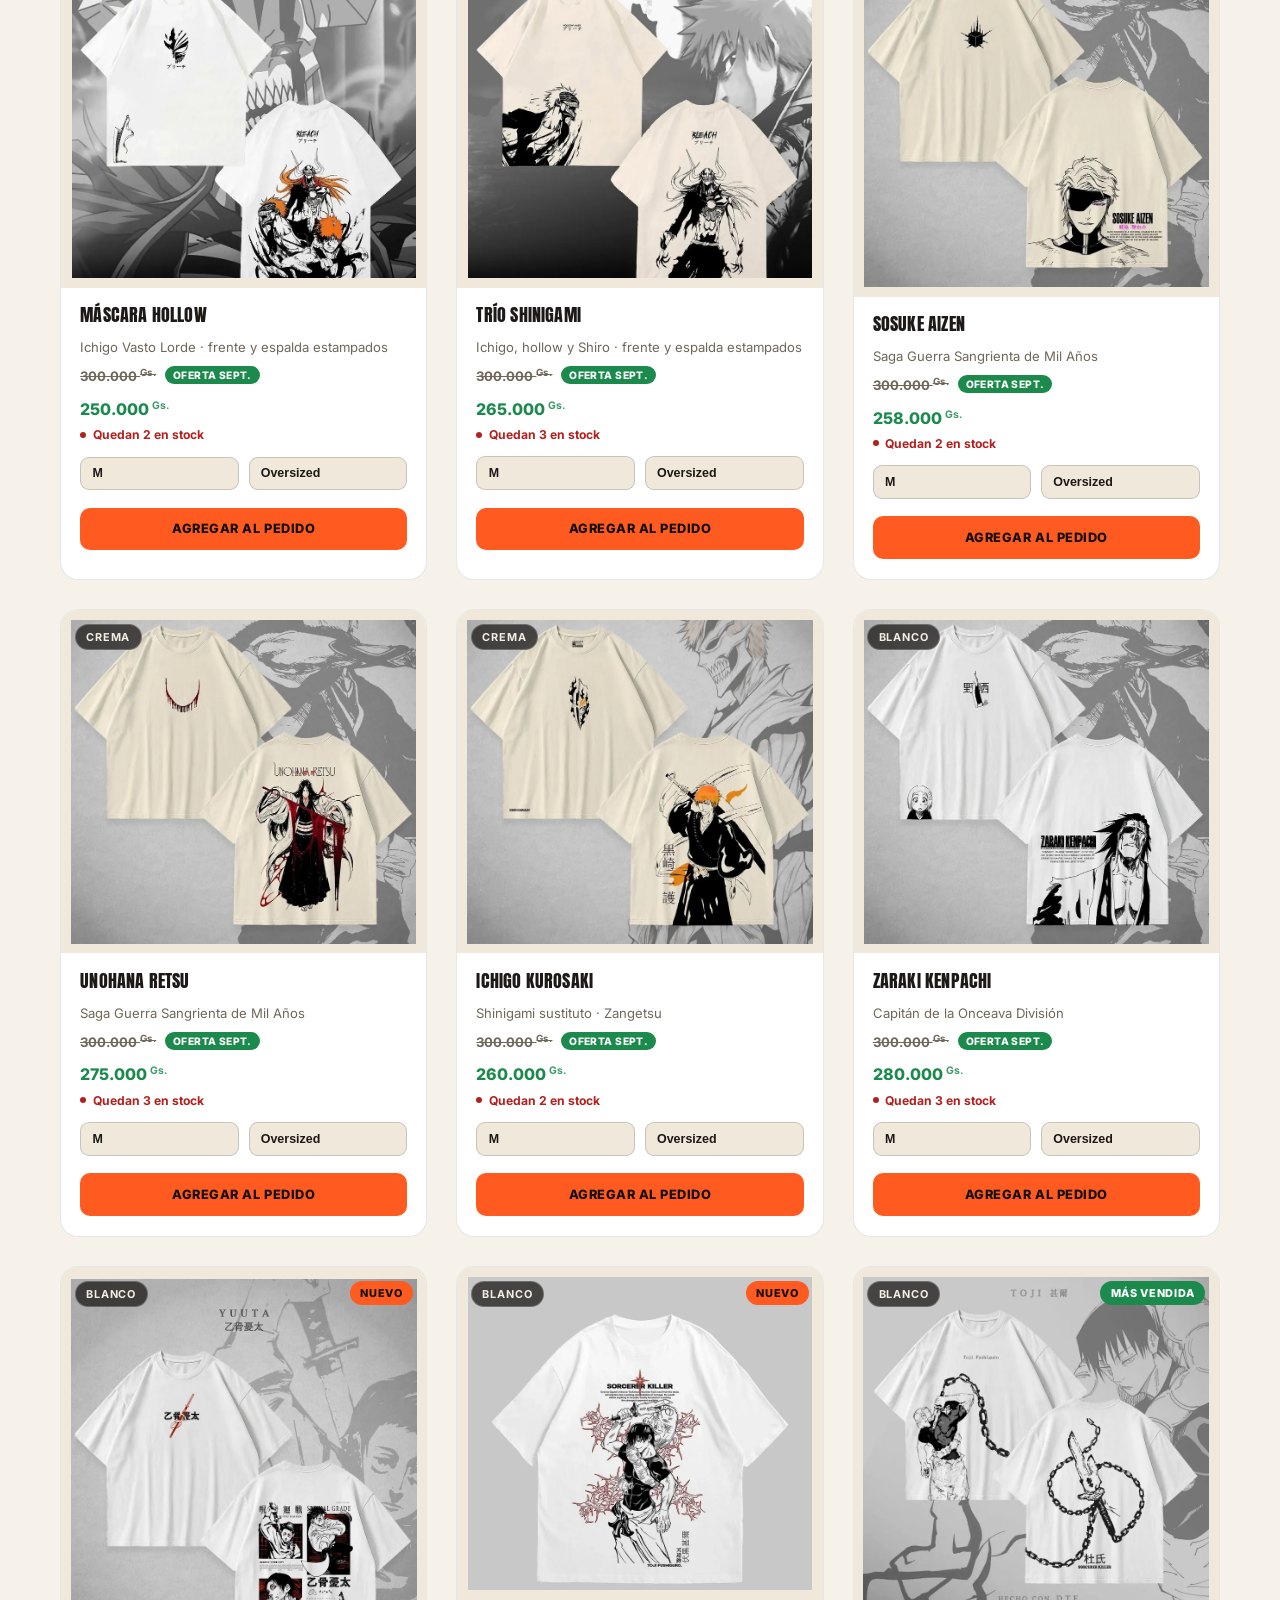
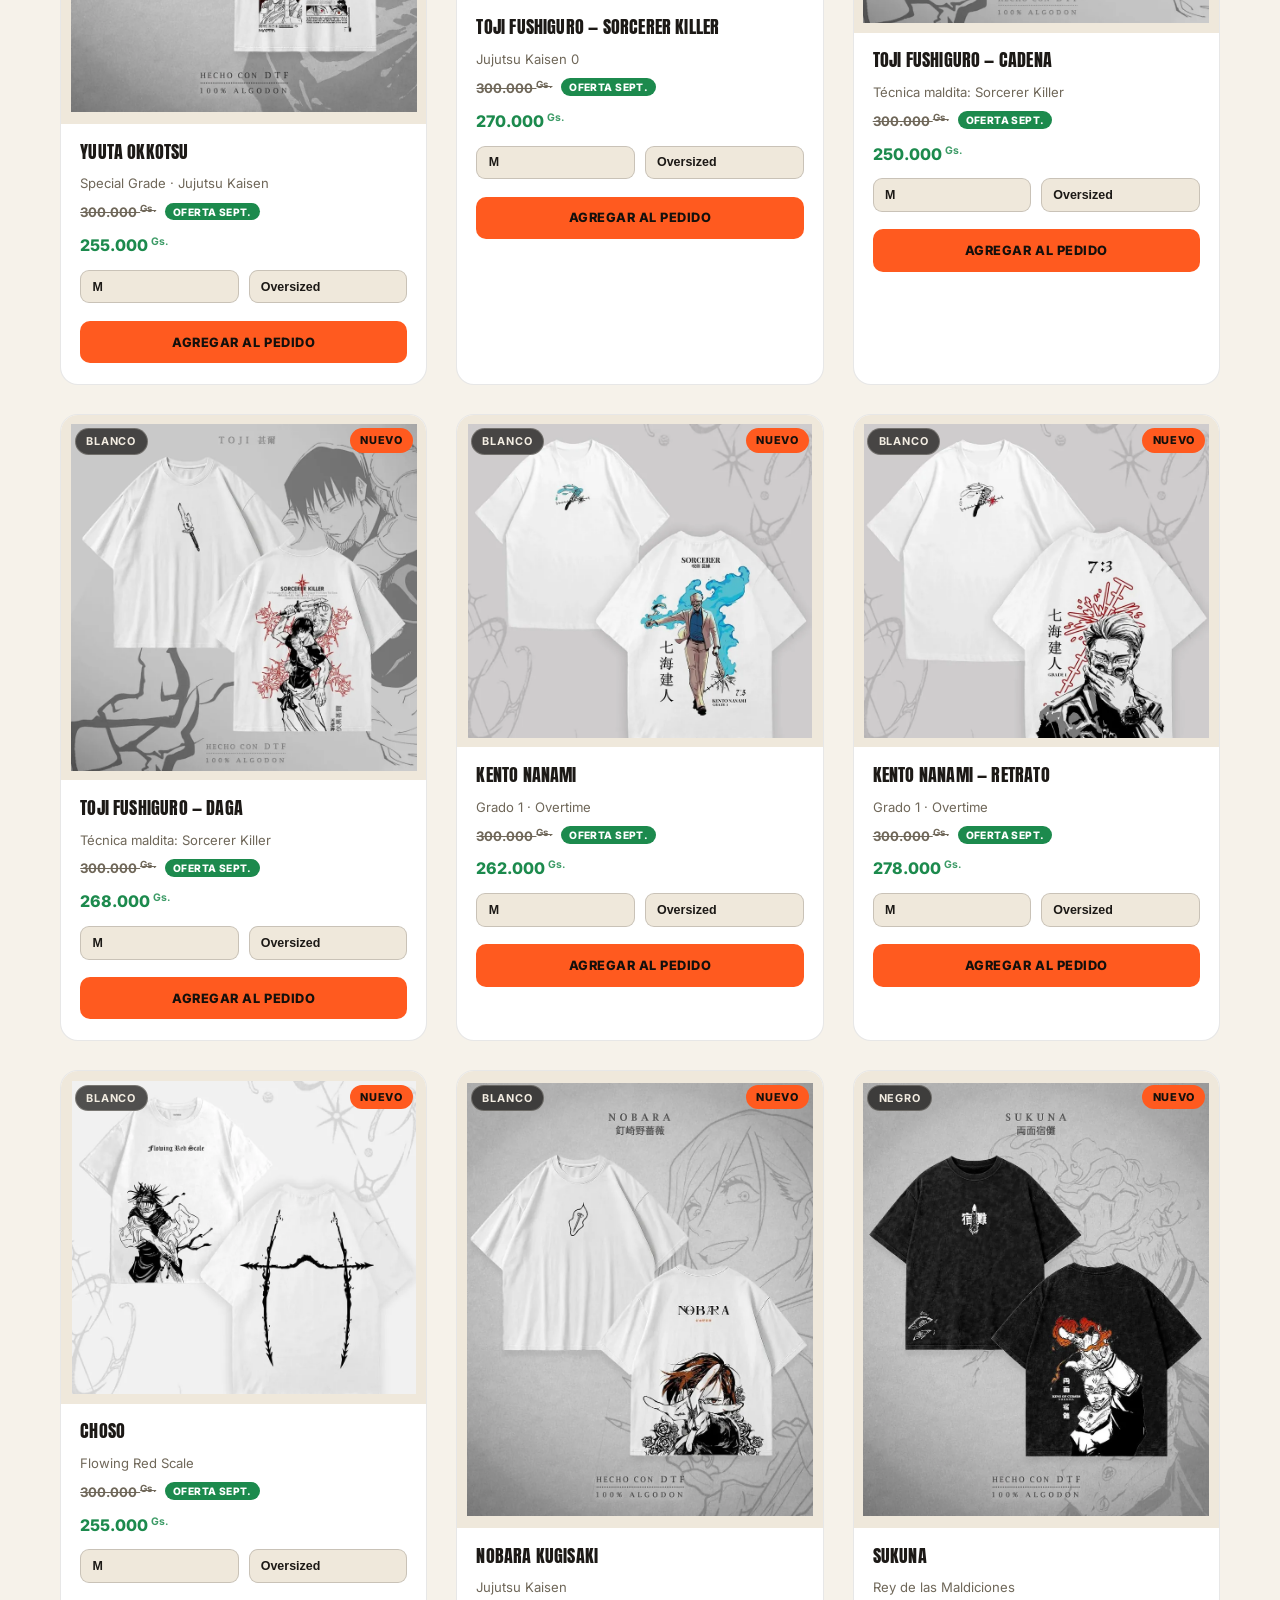
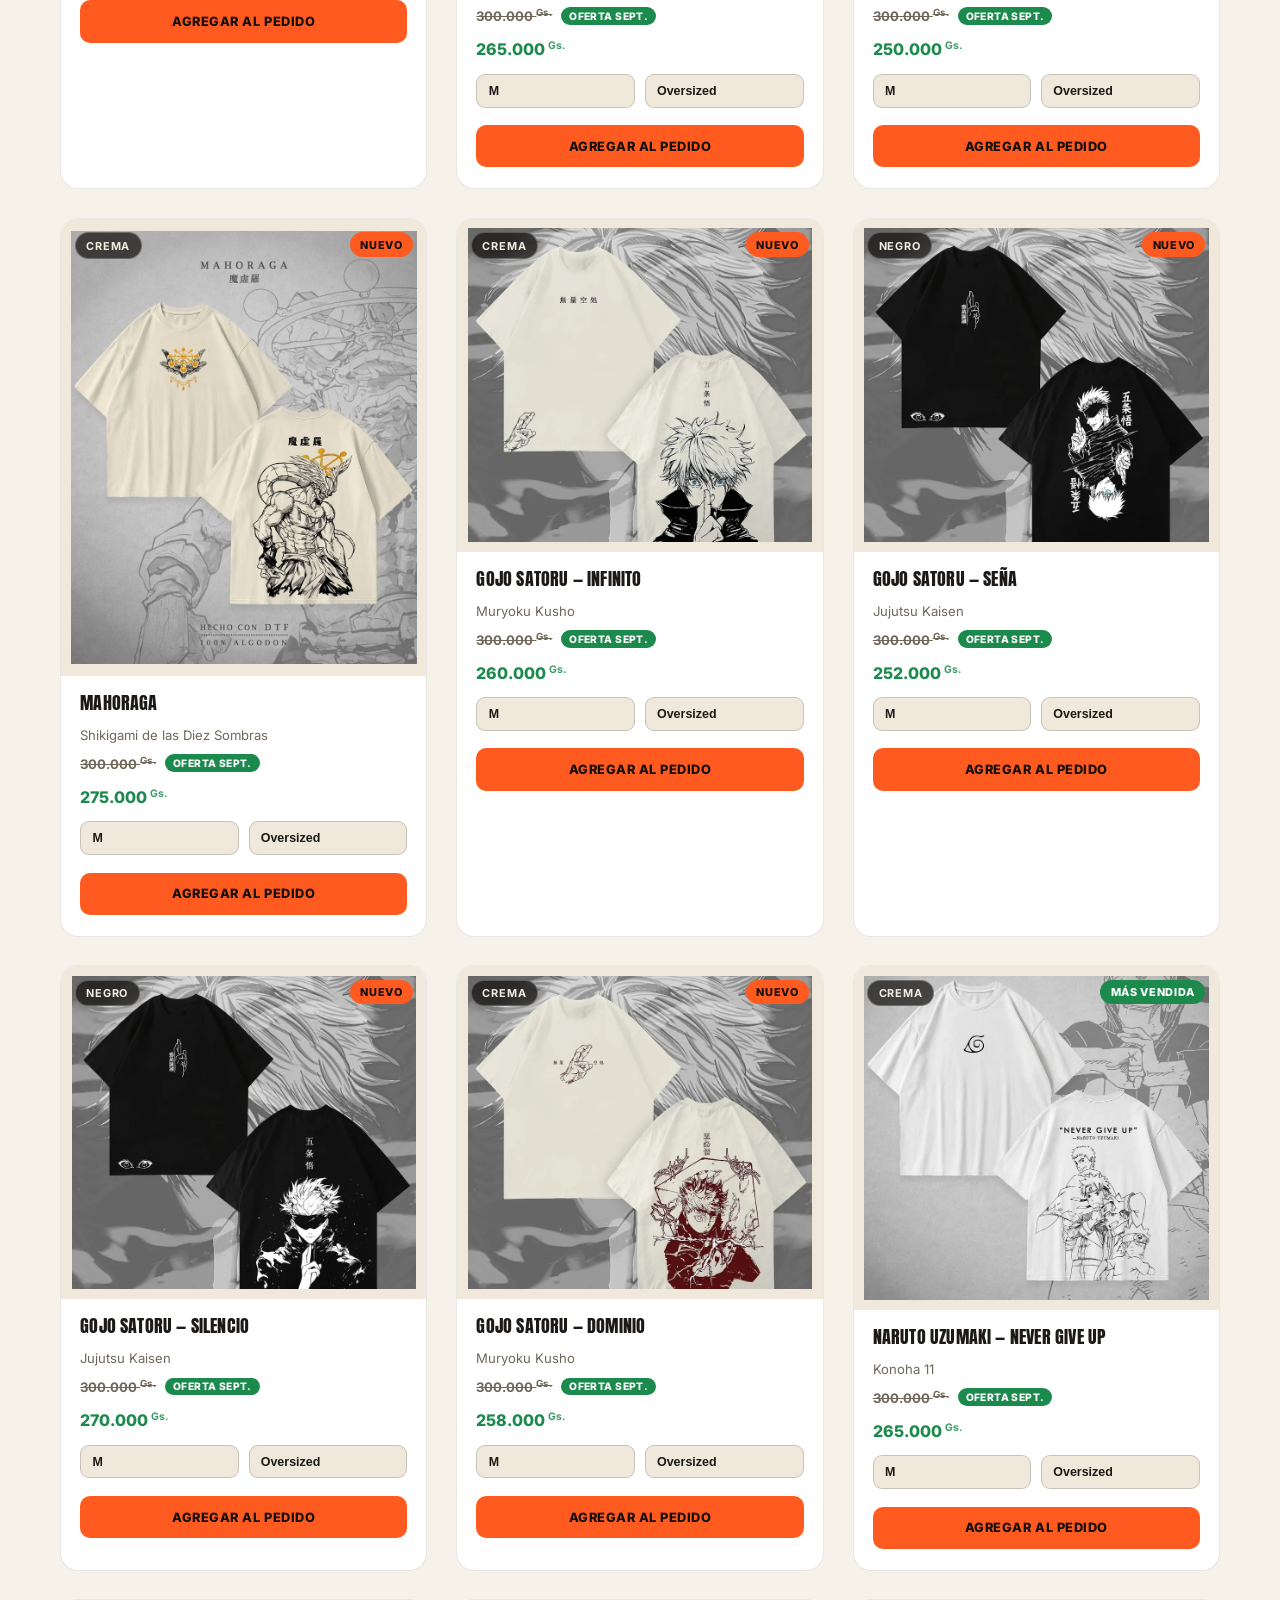
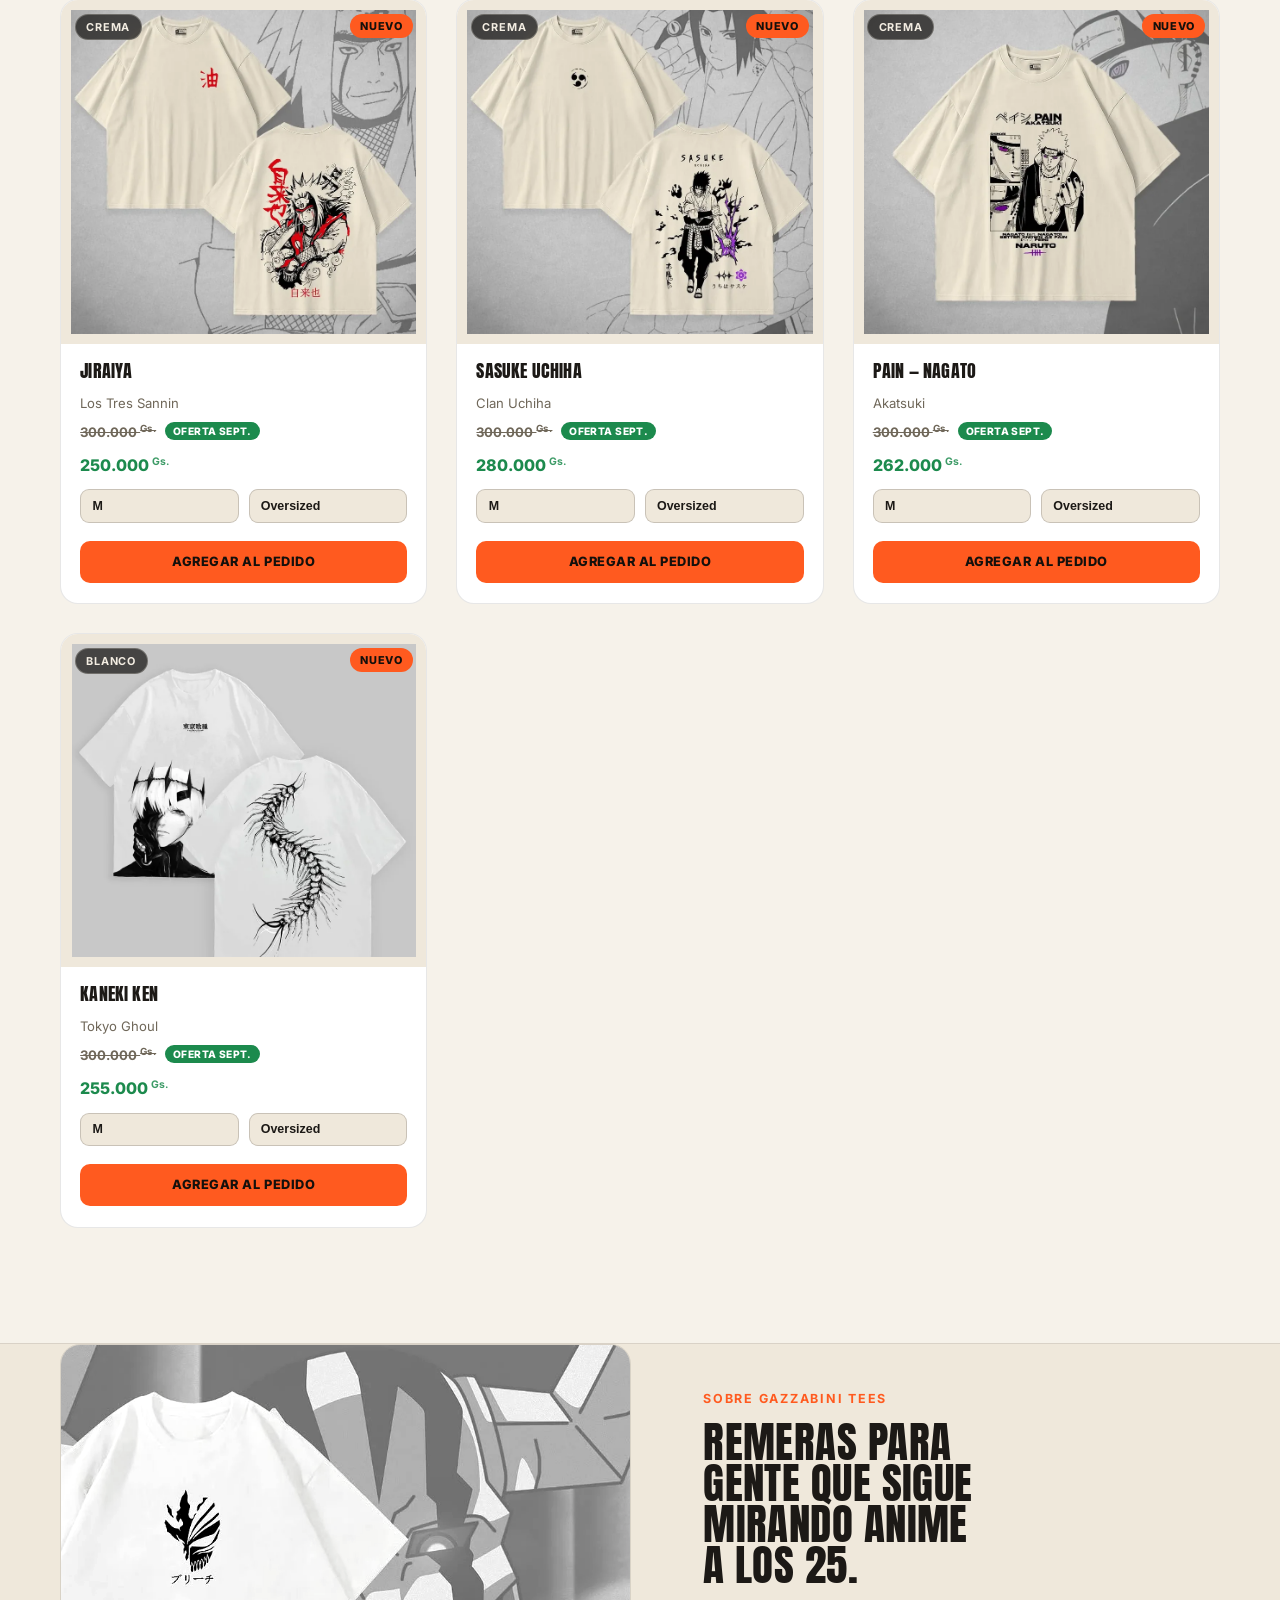
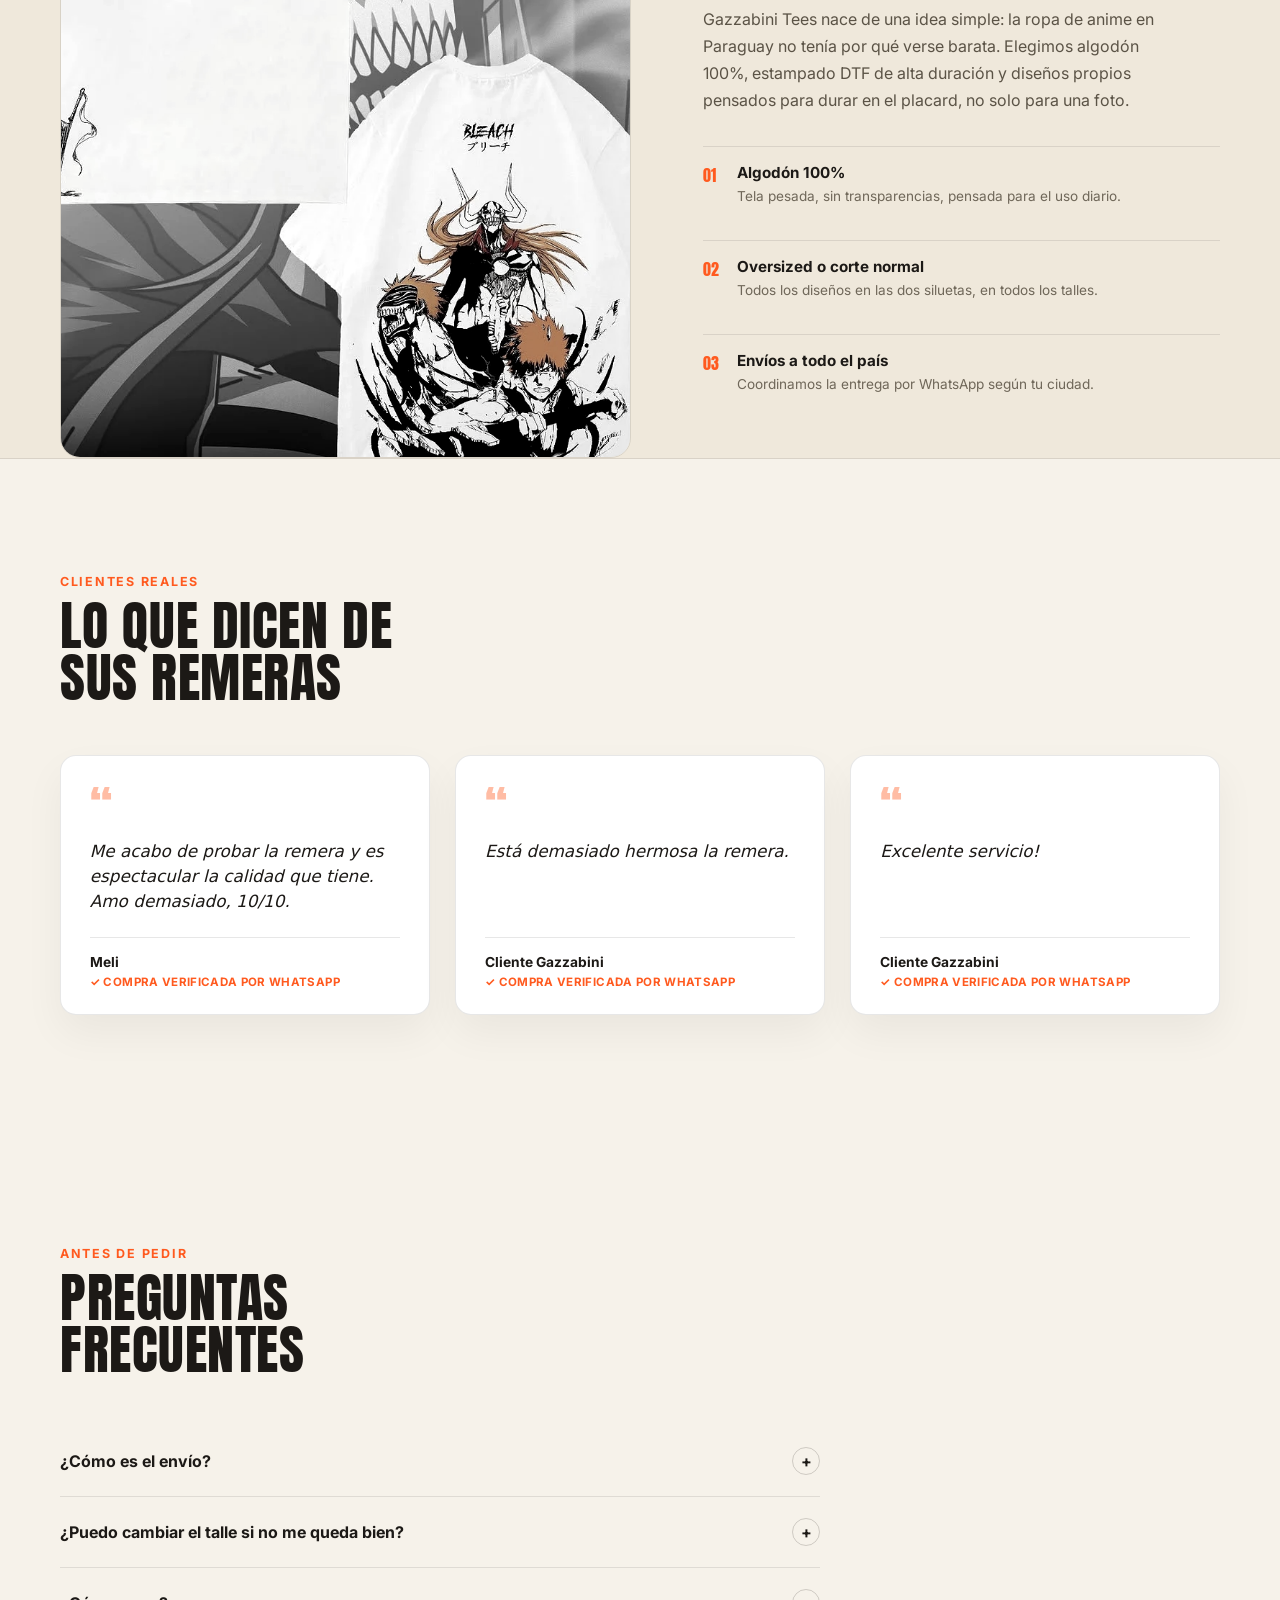
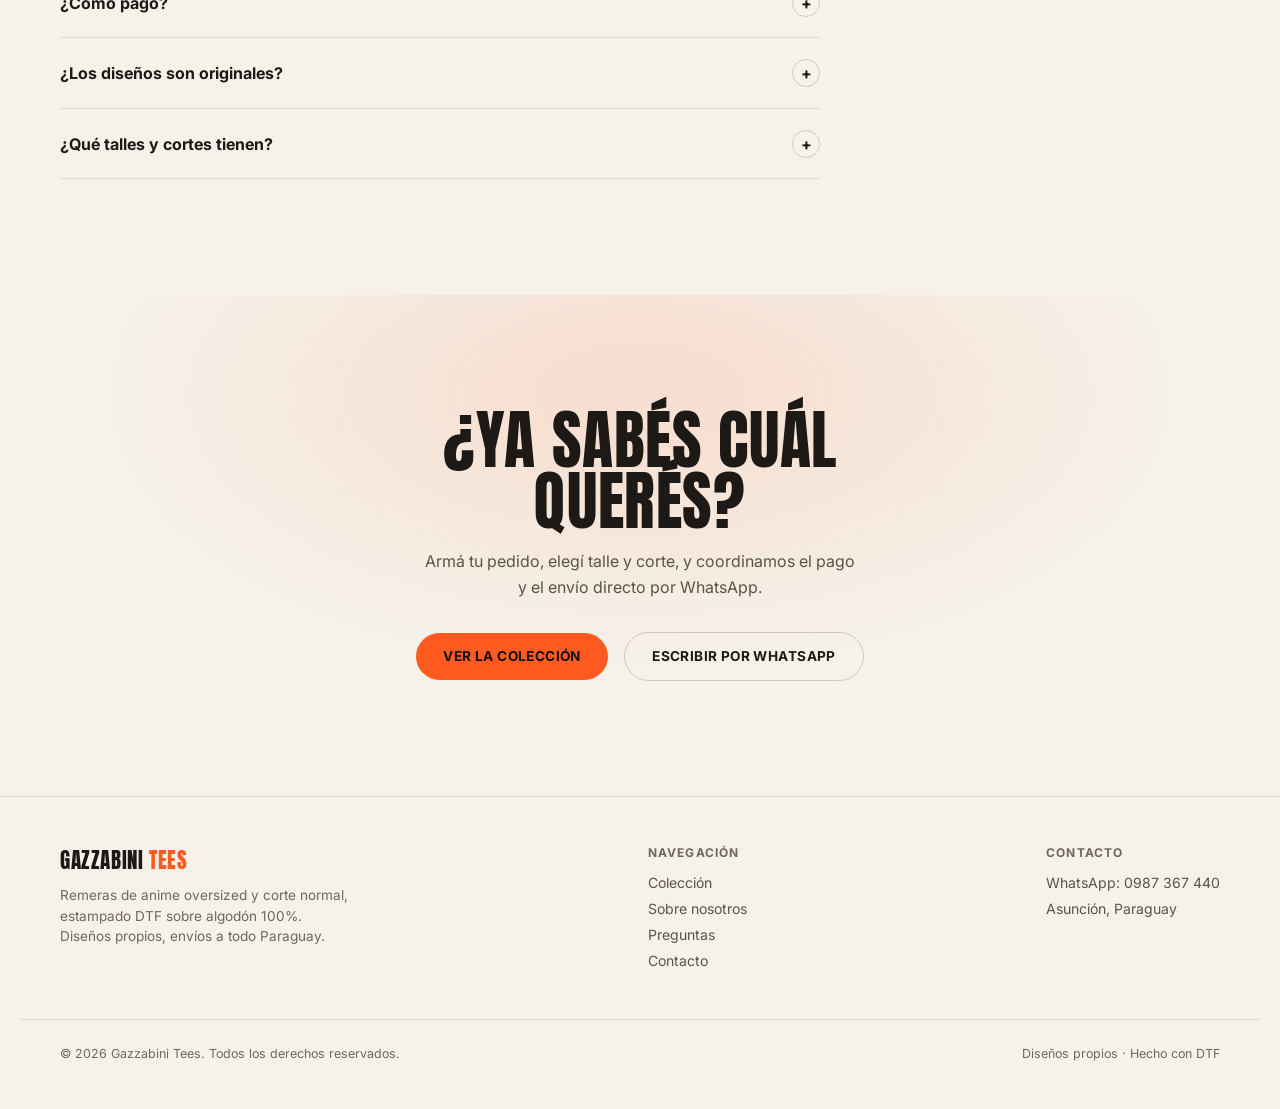
==== commit d978d283: "fix: aclarar que la oferta es valida por Septiembre Co-Authored-By: Claude Sonnet 5 <noreply@anthrop" ====
--- a/index.html
+++ b/index.html
@@ -54,7 +54,7 @@
   "image": "https://felipegazabini24.github.io/gazzabini-tees-web/assets/img/og-cover.jpg",
   "description": "Remeras oversized y de corte normal con diseños propios de anime, estampado DTF sobre algodón 100%. Envíos a todo Paraguay, pedidos por WhatsApp.",
   "telephone": "+595987367440",
-  "priceRange": "₲250.000",
+  "priceRange": "₲250.000 - ₲280.000",
   "address": {
     "@type": "PostalAddress",
     "addressLocality": "Asunción",
@@ -111,6 +111,7 @@
       <a href="#coleccion" class="btn btn-primary">Ver la colección</a>
       <a href="#sobre" class="btn btn-ghost">Sobre la marca</a>
     </div>
+    <p class="hero-urgency">Pedís hoy, la tenés en 3 días</p>
   </div>
   <div class="hero-scroll"><span class="line"></span>Scroll</div>
 </section>
@@ -127,6 +128,7 @@
 <div class="trust-strip">
   <div class="wrap trust-row">
     <span class="trust-item">Envíos a todo Paraguay</span>
+    <span class="trust-item">Entrega en 3 días</span>
     <span class="trust-item">100% Algodón</span>
     <span class="trust-item">Diseños exclusivos</span>
     <span class="trust-item">Pedido y pago por WhatsApp</span>
@@ -171,13 +173,14 @@
         <h2 class="section-title">Elegí tu colección</h2>
       </div>
       <div>
-        <p class="section-note">Todas las remeras cuestan lo mismo: 250.000 Gs. Filtrá por anime, elegí talle y corte, agregá al pedido y cerrá todo por WhatsApp.</p>
+        <p class="section-note">Remeras en oferta desde 250.000 Gs., válido por Septiembre. Filtrá por anime, elegí talle y corte, agregá al pedido y cerrá todo por WhatsApp.</p>
         <button class="sizeguide-trigger" data-sizeguide-open type="button">Ver guía de talles</button>
       </div>
     </div>
 
     <div class="filter-pills reveal" data-filters>
       <button class="filter-pill is-active" data-filter="todas">Todas</button>
+      <button class="filter-pill" data-filter="destacados">Destacados</button>
       <button class="filter-pill" data-filter="Bleach">Bleach</button>
       <button class="filter-pill" data-filter="Jujutsu Kaisen">Jujutsu Kaisen</button>
       <button class="filter-pill" data-filter="Naruto">Naruto</button>
@@ -186,172 +189,211 @@
 
     <div class="grid-products" data-grid>
 
-      <article class="card reveal" data-anime="Bleach" data-product="hollow-mask" data-name="Máscara Hollow" data-price="250000" data-image="assets/img/hollow-mask.webp">
+      <article class="card reveal" data-featured="true" data-anime="Bleach" data-product="hollow-mask" data-name="Máscara Hollow" data-price="250000" data-image="assets/img/hollow-mask.webp">
         <div class="card-halo"></div>
         <div class="card-media" style="--ar:1080/989">
+          <span class="card-badge-best">Más vendida</span>
           <span class="card-tag">Blanco</span>
-          <img src="assets/img/hollow-mask.webp" alt="Remera Máscara Hollow, frente y espalda" loading="lazy">
+          <img src="assets/img/hollow-mask-card.webp" alt="Remera Máscara Hollow, frente y espalda" loading="lazy">
         </div>
         <div class="card-body">
           <h3 class="card-name">Máscara Hollow</h3>
           <p class="card-desc">Ichigo Vasto Lorde · frente y espalda estampados</p>
+          <div class="card-price-row">
+            <span class="card-price-old">300.000 <sup>Gs.</sup></span>
+            <span class="card-price-badge">Oferta Sept.</span>
+          </div>
           <p class="card-price">250.000 <sup>Gs.</sup></p>
-          <div class="card-options">
-            <select class="card-select" data-select="size" aria-label="Talle">
-              <option>S</option><option selected>M</option><option>L</option><option>XL</option><option>XXL</option>
-            </select>
-            <select class="card-select" data-select="fit" aria-label="Corte">
-              <option selected>Oversized</option><option>Corte Normal</option>
-            </select>
-          </div>
-          <button class="card-add" data-add-to-cart>Agregar al pedido</button>
-        </div>
-      </article>
-
-      <article class="card reveal" data-anime="Bleach" data-product="bleach-grupo" data-name="Trío Shinigami" data-price="250000" data-image="assets/img/bleach-grupo.webp">
+          <p class="card-stock">Quedan 2 en stock</p>
+          <div class="card-options">
+            <select class="card-select" data-select="size" aria-label="Talle">
+              <option>S</option><option selected>M</option><option>L</option><option>XL</option><option>XXL</option>
+            </select>
+            <select class="card-select" data-select="fit" aria-label="Corte">
+              <option selected>Oversized</option><option>Corte Normal</option>
+            </select>
+          </div>
+          <button class="card-add" data-add-to-cart>Agregar al pedido</button>
+        </div>
+      </article>
+
+      <article class="card reveal" data-featured="true" data-anime="Bleach" data-product="bleach-grupo" data-name="Trío Shinigami" data-price="265000" data-image="assets/img/bleach-grupo.webp">
         <div class="card-halo"></div>
         <div class="card-media" style="--ar:1170/1071">
           <span class="card-tag">Blanco</span>
-          <img src="assets/img/bleach-grupo.webp" alt="Remera Trío Shinigami, frente y espalda" loading="lazy">
+          <img src="assets/img/bleach-grupo-card.webp" alt="Remera Trío Shinigami, frente y espalda" loading="lazy">
         </div>
         <div class="card-body">
           <h3 class="card-name">Trío Shinigami</h3>
           <p class="card-desc">Ichigo, hollow y Shiro · frente y espalda estampados</p>
-          <p class="card-price">250.000 <sup>Gs.</sup></p>
-          <div class="card-options">
-            <select class="card-select" data-select="size" aria-label="Talle">
-              <option>S</option><option selected>M</option><option>L</option><option>XL</option><option>XXL</option>
-            </select>
-            <select class="card-select" data-select="fit" aria-label="Corte">
-              <option selected>Oversized</option><option>Corte Normal</option>
-            </select>
-          </div>
-          <button class="card-add" data-add-to-cart>Agregar al pedido</button>
-        </div>
-      </article>
-
-      <article class="card reveal" data-anime="Bleach" data-product="aizen" data-name="Sosuke Aizen" data-price="250000" data-image="assets/img/aizen.webp">
+          <div class="card-price-row">
+            <span class="card-price-old">300.000 <sup>Gs.</sup></span>
+            <span class="card-price-badge">Oferta Sept.</span>
+          </div>
+          <p class="card-price">265.000 <sup>Gs.</sup></p>
+          <p class="card-stock">Quedan 3 en stock</p>
+          <div class="card-options">
+            <select class="card-select" data-select="size" aria-label="Talle">
+              <option>S</option><option selected>M</option><option>L</option><option>XL</option><option>XXL</option>
+            </select>
+            <select class="card-select" data-select="fit" aria-label="Corte">
+              <option selected>Oversized</option><option>Corte Normal</option>
+            </select>
+          </div>
+          <button class="card-add" data-add-to-cart>Agregar al pedido</button>
+        </div>
+      </article>
+
+      <article class="card reveal" data-featured="true" data-anime="Bleach" data-product="aizen" data-name="Sosuke Aizen" data-price="258000" data-image="assets/img/aizen.webp">
         <div class="card-halo"></div>
         <div class="card-media" style="--ar:1170/1099">
           <span class="card-tag">Crema</span>
-          <img src="assets/img/aizen.webp" alt="Remera Sosuke Aizen, frente y espalda" loading="lazy">
+          <img src="assets/img/aizen-card.webp" alt="Remera Sosuke Aizen, frente y espalda" loading="lazy">
         </div>
         <div class="card-body">
           <h3 class="card-name">Sosuke Aizen</h3>
           <p class="card-desc">Saga Guerra Sangrienta de Mil Años</p>
-          <p class="card-price">250.000 <sup>Gs.</sup></p>
-          <div class="card-options">
-            <select class="card-select" data-select="size" aria-label="Talle">
-              <option>S</option><option selected>M</option><option>L</option><option>XL</option><option>XXL</option>
-            </select>
-            <select class="card-select" data-select="fit" aria-label="Corte">
-              <option selected>Oversized</option><option>Corte Normal</option>
-            </select>
-          </div>
-          <button class="card-add" data-add-to-cart>Agregar al pedido</button>
-        </div>
-      </article>
-
-      <article class="card reveal" data-anime="Bleach" data-product="unohana" data-name="Unohana Retsu" data-price="250000" data-image="assets/img/unohana.webp">
+          <div class="card-price-row">
+            <span class="card-price-old">300.000 <sup>Gs.</sup></span>
+            <span class="card-price-badge">Oferta Sept.</span>
+          </div>
+          <p class="card-price">258.000 <sup>Gs.</sup></p>
+          <p class="card-stock">Quedan 2 en stock</p>
+          <div class="card-options">
+            <select class="card-select" data-select="size" aria-label="Talle">
+              <option>S</option><option selected>M</option><option>L</option><option>XL</option><option>XXL</option>
+            </select>
+            <select class="card-select" data-select="fit" aria-label="Corte">
+              <option selected>Oversized</option><option>Corte Normal</option>
+            </select>
+          </div>
+          <button class="card-add" data-add-to-cart>Agregar al pedido</button>
+        </div>
+      </article>
+
+      <article class="card reveal" data-featured="true" data-anime="Bleach" data-product="unohana" data-name="Unohana Retsu" data-price="275000" data-image="assets/img/unohana.webp">
         <div class="card-halo"></div>
         <div class="card-media" style="--ar:1170/1099">
           <span class="card-tag">Crema</span>
-          <img src="assets/img/unohana.webp" alt="Remera Unohana Retsu, frente y espalda" loading="lazy">
+          <img src="assets/img/unohana-card.webp" alt="Remera Unohana Retsu, frente y espalda" loading="lazy">
         </div>
         <div class="card-body">
           <h3 class="card-name">Unohana Retsu</h3>
           <p class="card-desc">Saga Guerra Sangrienta de Mil Años</p>
-          <p class="card-price">250.000 <sup>Gs.</sup></p>
-          <div class="card-options">
-            <select class="card-select" data-select="size" aria-label="Talle">
-              <option>S</option><option selected>M</option><option>L</option><option>XL</option><option>XXL</option>
-            </select>
-            <select class="card-select" data-select="fit" aria-label="Corte">
-              <option selected>Oversized</option><option>Corte Normal</option>
-            </select>
-          </div>
-          <button class="card-add" data-add-to-cart>Agregar al pedido</button>
-        </div>
-      </article>
-
-      <article class="card reveal" data-anime="Bleach" data-product="ichigo" data-name="Ichigo Kurosaki" data-price="250000" data-image="assets/img/ichigo.webp">
+          <div class="card-price-row">
+            <span class="card-price-old">300.000 <sup>Gs.</sup></span>
+            <span class="card-price-badge">Oferta Sept.</span>
+          </div>
+          <p class="card-price">275.000 <sup>Gs.</sup></p>
+          <p class="card-stock">Quedan 3 en stock</p>
+          <div class="card-options">
+            <select class="card-select" data-select="size" aria-label="Talle">
+              <option>S</option><option selected>M</option><option>L</option><option>XL</option><option>XXL</option>
+            </select>
+            <select class="card-select" data-select="fit" aria-label="Corte">
+              <option selected>Oversized</option><option>Corte Normal</option>
+            </select>
+          </div>
+          <button class="card-add" data-add-to-cart>Agregar al pedido</button>
+        </div>
+      </article>
+
+      <article class="card reveal" data-featured="true" data-anime="Bleach" data-product="ichigo" data-name="Ichigo Kurosaki" data-price="260000" data-image="assets/img/ichigo.webp">
         <div class="card-halo"></div>
         <div class="card-media" style="--ar:1170/1099">
           <span class="card-tag">Crema</span>
-          <img src="assets/img/ichigo.webp" alt="Remera Ichigo Kurosaki, frente y espalda" loading="lazy">
+          <img src="assets/img/ichigo-card.webp" alt="Remera Ichigo Kurosaki, frente y espalda" loading="lazy">
         </div>
         <div class="card-body">
           <h3 class="card-name">Ichigo Kurosaki</h3>
           <p class="card-desc">Shinigami sustituto · Zangetsu</p>
-          <p class="card-price">250.000 <sup>Gs.</sup></p>
-          <div class="card-options">
-            <select class="card-select" data-select="size" aria-label="Talle">
-              <option>S</option><option selected>M</option><option>L</option><option>XL</option><option>XXL</option>
-            </select>
-            <select class="card-select" data-select="fit" aria-label="Corte">
-              <option selected>Oversized</option><option>Corte Normal</option>
-            </select>
-          </div>
-          <button class="card-add" data-add-to-cart>Agregar al pedido</button>
-        </div>
-      </article>
-
-      <article class="card reveal" data-anime="Bleach" data-product="kenpachi" data-name="Zaraki Kenpachi" data-price="250000" data-image="assets/img/kenpachi.webp">
+          <div class="card-price-row">
+            <span class="card-price-old">300.000 <sup>Gs.</sup></span>
+            <span class="card-price-badge">Oferta Sept.</span>
+          </div>
+          <p class="card-price">260.000 <sup>Gs.</sup></p>
+          <p class="card-stock">Quedan 2 en stock</p>
+          <div class="card-options">
+            <select class="card-select" data-select="size" aria-label="Talle">
+              <option>S</option><option selected>M</option><option>L</option><option>XL</option><option>XXL</option>
+            </select>
+            <select class="card-select" data-select="fit" aria-label="Corte">
+              <option selected>Oversized</option><option>Corte Normal</option>
+            </select>
+          </div>
+          <button class="card-add" data-add-to-cart>Agregar al pedido</button>
+        </div>
+      </article>
+
+      <article class="card reveal" data-featured="true" data-anime="Bleach" data-product="kenpachi" data-name="Zaraki Kenpachi" data-price="280000" data-image="assets/img/kenpachi.webp">
         <div class="card-halo"></div>
         <div class="card-media" style="--ar:1170/1099">
           <span class="card-tag">Blanco</span>
-          <img src="assets/img/kenpachi.webp" alt="Remera Zaraki Kenpachi, frente y espalda" loading="lazy">
+          <img src="assets/img/kenpachi-card.webp" alt="Remera Zaraki Kenpachi, frente y espalda" loading="lazy">
         </div>
         <div class="card-body">
           <h3 class="card-name">Zaraki Kenpachi</h3>
           <p class="card-desc">Capitán de la Onceava División</p>
-          <p class="card-price">250.000 <sup>Gs.</sup></p>
-          <div class="card-options">
-            <select class="card-select" data-select="size" aria-label="Talle">
-              <option>S</option><option selected>M</option><option>L</option><option>XL</option><option>XXL</option>
-            </select>
-            <select class="card-select" data-select="fit" aria-label="Corte">
-              <option selected>Oversized</option><option>Corte Normal</option>
-            </select>
-          </div>
-          <button class="card-add" data-add-to-cart>Agregar al pedido</button>
-        </div>
-      </article>
-
-      <article class="card reveal" data-anime="Jujutsu Kaisen" data-product="jjk-yuuta" data-name="Yuuta Okkotsu" data-price="250000" data-image="assets/img/jjk-yuuta.webp">
+          <div class="card-price-row">
+            <span class="card-price-old">300.000 <sup>Gs.</sup></span>
+            <span class="card-price-badge">Oferta Sept.</span>
+          </div>
+          <p class="card-price">280.000 <sup>Gs.</sup></p>
+          <p class="card-stock">Quedan 3 en stock</p>
+          <div class="card-options">
+            <select class="card-select" data-select="size" aria-label="Talle">
+              <option>S</option><option selected>M</option><option>L</option><option>XL</option><option>XXL</option>
+            </select>
+            <select class="card-select" data-select="fit" aria-label="Corte">
+              <option selected>Oversized</option><option>Corte Normal</option>
+            </select>
+          </div>
+          <button class="card-add" data-add-to-cart>Agregar al pedido</button>
+        </div>
+      </article>
+
+      <article class="card reveal" data-anime="Jujutsu Kaisen" data-product="jjk-yuuta" data-name="Yuuta Okkotsu" data-price="255000" data-image="assets/img/jjk-yuuta.webp">
         <div class="card-halo"></div>
         <div class="card-media" style="--ar:1170/1463">
           <span class="card-badge-new">Nuevo</span>
           <span class="card-tag">Blanco</span>
-          <img src="assets/img/jjk-yuuta.webp" alt="Remera Yuuta Okkotsu, frente y espalda" loading="lazy">
+          <img src="assets/img/jjk-yuuta-card.webp" alt="Remera Yuuta Okkotsu, frente y espalda" loading="lazy">
         </div>
         <div class="card-body">
           <h3 class="card-name">Yuuta Okkotsu</h3>
           <p class="card-desc">Special Grade · Jujutsu Kaisen</p>
-          <p class="card-price">250.000 <sup>Gs.</sup></p>
-          <div class="card-options">
-            <select class="card-select" data-select="size" aria-label="Talle">
-              <option>S</option><option selected>M</option><option>L</option><option>XL</option><option>XXL</option>
-            </select>
-            <select class="card-select" data-select="fit" aria-label="Corte">
-              <option selected>Oversized</option><option>Corte Normal</option>
-            </select>
-          </div>
-          <button class="card-add" data-add-to-cart>Agregar al pedido</button>
-        </div>
-      </article>
-
-      <article class="card reveal" data-anime="Jujutsu Kaisen" data-product="jjk-toji-joven" data-name="Toji Fushiguro — Sorcerer Killer" data-price="250000" data-image="assets/img/jjk-toji-joven.webp">
+          <div class="card-price-row">
+            <span class="card-price-old">300.000 <sup>Gs.</sup></span>
+            <span class="card-price-badge">Oferta Sept.</span>
+          </div>
+          <p class="card-price">255.000 <sup>Gs.</sup></p>
+          <div class="card-options">
+            <select class="card-select" data-select="size" aria-label="Talle">
+              <option>S</option><option selected>M</option><option>L</option><option>XL</option><option>XXL</option>
+            </select>
+            <select class="card-select" data-select="fit" aria-label="Corte">
+              <option selected>Oversized</option><option>Corte Normal</option>
+            </select>
+          </div>
+          <button class="card-add" data-add-to-cart>Agregar al pedido</button>
+        </div>
+      </article>
+
+      <article class="card reveal" data-anime="Jujutsu Kaisen" data-product="jjk-toji-joven" data-name="Toji Fushiguro — Sorcerer Killer" data-price="270000" data-image="assets/img/jjk-toji-joven.webp">
         <div class="card-halo"></div>
         <div class="card-media" style="--ar:1170/1065">
           <span class="card-badge-new">Nuevo</span>
           <span class="card-tag">Blanco</span>
-          <img src="assets/img/jjk-toji-joven.webp" alt="Remera Toji Fushiguro — Sorcerer Killer, frente y espalda" loading="lazy">
+          <img src="assets/img/jjk-toji-joven-card.webp" alt="Remera Toji Fushiguro — Sorcerer Killer, frente y espalda" loading="lazy">
         </div>
         <div class="card-body">
           <h3 class="card-name">Toji Fushiguro — Sorcerer Killer</h3>
           <p class="card-desc">Jujutsu Kaisen 0</p>
-          <p class="card-price">250.000 <sup>Gs.</sup></p>
+          <div class="card-price-row">
+            <span class="card-price-old">300.000 <sup>Gs.</sup></span>
+            <span class="card-price-badge">Oferta Sept.</span>
+          </div>
+          <p class="card-price">270.000 <sup>Gs.</sup></p>
           <div class="card-options">
             <select class="card-select" data-select="size" aria-label="Talle">
               <option>S</option><option selected>M</option><option>L</option><option>XL</option><option>XXL</option>
@@ -367,13 +409,17 @@
       <article class="card reveal" data-anime="Jujutsu Kaisen" data-product="jjk-toji-cadena" data-name="Toji Fushiguro — Cadena" data-price="250000" data-image="assets/img/jjk-toji-cadena.webp">
         <div class="card-halo"></div>
         <div class="card-media" style="--ar:958/958">
-          <span class="card-badge-new">Nuevo</span>
+          <span class="card-badge-best">Más vendida</span>
           <span class="card-tag">Blanco</span>
-          <img src="assets/img/jjk-toji-cadena.webp" alt="Remera Toji Fushiguro — Cadena, frente y espalda" loading="lazy">
+          <img src="assets/img/jjk-toji-cadena-card.webp" alt="Remera Toji Fushiguro — Cadena, frente y espalda" loading="lazy">
         </div>
         <div class="card-body">
           <h3 class="card-name">Toji Fushiguro — Cadena</h3>
           <p class="card-desc">Técnica maldita: Sorcerer Killer</p>
+          <div class="card-price-row">
+            <span class="card-price-old">300.000 <sup>Gs.</sup></span>
+            <span class="card-price-badge">Oferta Sept.</span>
+          </div>
           <p class="card-price">250.000 <sup>Gs.</sup></p>
           <div class="card-options">
             <select class="card-select" data-select="size" aria-label="Talle">
@@ -387,109 +433,129 @@
         </div>
       </article>
 
-      <article class="card reveal" data-anime="Jujutsu Kaisen" data-product="jjk-toji-daga" data-name="Toji Fushiguro — Daga" data-price="250000" data-image="assets/img/jjk-toji-daga.webp">
+      <article class="card reveal" data-anime="Jujutsu Kaisen" data-product="jjk-toji-daga" data-name="Toji Fushiguro — Daga" data-price="268000" data-image="assets/img/jjk-toji-daga.webp">
         <div class="card-halo"></div>
         <div class="card-media" style="--ar:958/958">
           <span class="card-badge-new">Nuevo</span>
           <span class="card-tag">Blanco</span>
-          <img src="assets/img/jjk-toji-daga.webp" alt="Remera Toji Fushiguro — Daga, frente y espalda" loading="lazy">
+          <img src="assets/img/jjk-toji-daga-card.webp" alt="Remera Toji Fushiguro — Daga, frente y espalda" loading="lazy">
         </div>
         <div class="card-body">
           <h3 class="card-name">Toji Fushiguro — Daga</h3>
           <p class="card-desc">Técnica maldita: Sorcerer Killer</p>
-          <p class="card-price">250.000 <sup>Gs.</sup></p>
-          <div class="card-options">
-            <select class="card-select" data-select="size" aria-label="Talle">
-              <option>S</option><option selected>M</option><option>L</option><option>XL</option><option>XXL</option>
-            </select>
-            <select class="card-select" data-select="fit" aria-label="Corte">
-              <option selected>Oversized</option><option>Corte Normal</option>
-            </select>
-          </div>
-          <button class="card-add" data-add-to-cart>Agregar al pedido</button>
-        </div>
-      </article>
-
-      <article class="card reveal" data-anime="Jujutsu Kaisen" data-product="jjk-nanami-color" data-name="Kento Nanami" data-price="250000" data-image="assets/img/jjk-nanami-color.webp">
+          <div class="card-price-row">
+            <span class="card-price-old">300.000 <sup>Gs.</sup></span>
+            <span class="card-price-badge">Oferta Sept.</span>
+          </div>
+          <p class="card-price">268.000 <sup>Gs.</sup></p>
+          <div class="card-options">
+            <select class="card-select" data-select="size" aria-label="Talle">
+              <option>S</option><option selected>M</option><option>L</option><option>XL</option><option>XXL</option>
+            </select>
+            <select class="card-select" data-select="fit" aria-label="Corte">
+              <option selected>Oversized</option><option>Corte Normal</option>
+            </select>
+          </div>
+          <button class="card-add" data-add-to-cart>Agregar al pedido</button>
+        </div>
+      </article>
+
+      <article class="card reveal" data-anime="Jujutsu Kaisen" data-product="jjk-nanami-color" data-name="Kento Nanami" data-price="262000" data-image="assets/img/jjk-nanami-color.webp">
         <div class="card-halo"></div>
         <div class="card-media" style="--ar:1170/1065">
           <span class="card-badge-new">Nuevo</span>
           <span class="card-tag">Blanco</span>
-          <img src="assets/img/jjk-nanami-color.webp" alt="Remera Kento Nanami, frente y espalda" loading="lazy">
+          <img src="assets/img/jjk-nanami-color-card.webp" alt="Remera Kento Nanami, frente y espalda" loading="lazy">
         </div>
         <div class="card-body">
           <h3 class="card-name">Kento Nanami</h3>
           <p class="card-desc">Grado 1 · Overtime</p>
-          <p class="card-price">250.000 <sup>Gs.</sup></p>
-          <div class="card-options">
-            <select class="card-select" data-select="size" aria-label="Talle">
-              <option>S</option><option selected>M</option><option>L</option><option>XL</option><option>XXL</option>
-            </select>
-            <select class="card-select" data-select="fit" aria-label="Corte">
-              <option selected>Oversized</option><option>Corte Normal</option>
-            </select>
-          </div>
-          <button class="card-add" data-add-to-cart>Agregar al pedido</button>
-        </div>
-      </article>
-
-      <article class="card reveal" data-anime="Jujutsu Kaisen" data-product="jjk-nanami-mono" data-name="Kento Nanami — Retrato" data-price="250000" data-image="assets/img/jjk-nanami-mono.webp">
+          <div class="card-price-row">
+            <span class="card-price-old">300.000 <sup>Gs.</sup></span>
+            <span class="card-price-badge">Oferta Sept.</span>
+          </div>
+          <p class="card-price">262.000 <sup>Gs.</sup></p>
+          <div class="card-options">
+            <select class="card-select" data-select="size" aria-label="Talle">
+              <option>S</option><option selected>M</option><option>L</option><option>XL</option><option>XXL</option>
+            </select>
+            <select class="card-select" data-select="fit" aria-label="Corte">
+              <option selected>Oversized</option><option>Corte Normal</option>
+            </select>
+          </div>
+          <button class="card-add" data-add-to-cart>Agregar al pedido</button>
+        </div>
+      </article>
+
+      <article class="card reveal" data-anime="Jujutsu Kaisen" data-product="jjk-nanami-mono" data-name="Kento Nanami — Retrato" data-price="278000" data-image="assets/img/jjk-nanami-mono.webp">
         <div class="card-halo"></div>
         <div class="card-media" style="--ar:1170/1065">
           <span class="card-badge-new">Nuevo</span>
           <span class="card-tag">Blanco</span>
-          <img src="assets/img/jjk-nanami-mono.webp" alt="Remera Kento Nanami — Retrato, frente y espalda" loading="lazy">
+          <img src="assets/img/jjk-nanami-mono-card.webp" alt="Remera Kento Nanami — Retrato, frente y espalda" loading="lazy">
         </div>
         <div class="card-body">
           <h3 class="card-name">Kento Nanami — Retrato</h3>
           <p class="card-desc">Grado 1 · Overtime</p>
-          <p class="card-price">250.000 <sup>Gs.</sup></p>
-          <div class="card-options">
-            <select class="card-select" data-select="size" aria-label="Talle">
-              <option>S</option><option selected>M</option><option>L</option><option>XL</option><option>XXL</option>
-            </select>
-            <select class="card-select" data-select="fit" aria-label="Corte">
-              <option selected>Oversized</option><option>Corte Normal</option>
-            </select>
-          </div>
-          <button class="card-add" data-add-to-cart>Agregar al pedido</button>
-        </div>
-      </article>
-
-      <article class="card reveal" data-anime="Jujutsu Kaisen" data-product="jjk-choso" data-name="Choso" data-price="250000" data-image="assets/img/jjk-choso.webp">
+          <div class="card-price-row">
+            <span class="card-price-old">300.000 <sup>Gs.</sup></span>
+            <span class="card-price-badge">Oferta Sept.</span>
+          </div>
+          <p class="card-price">278.000 <sup>Gs.</sup></p>
+          <div class="card-options">
+            <select class="card-select" data-select="size" aria-label="Talle">
+              <option>S</option><option selected>M</option><option>L</option><option>XL</option><option>XXL</option>
+            </select>
+            <select class="card-select" data-select="fit" aria-label="Corte">
+              <option selected>Oversized</option><option>Corte Normal</option>
+            </select>
+          </div>
+          <button class="card-add" data-add-to-cart>Agregar al pedido</button>
+        </div>
+      </article>
+
+      <article class="card reveal" data-anime="Jujutsu Kaisen" data-product="jjk-choso" data-name="Choso" data-price="255000" data-image="assets/img/jjk-choso.webp">
         <div class="card-halo"></div>
         <div class="card-media" style="--ar:1170/1065">
           <span class="card-badge-new">Nuevo</span>
           <span class="card-tag">Blanco</span>
-          <img src="assets/img/jjk-choso.webp" alt="Remera Choso, frente y espalda" loading="lazy">
+          <img src="assets/img/jjk-choso-card.webp" alt="Remera Choso, frente y espalda" loading="lazy">
         </div>
         <div class="card-body">
           <h3 class="card-name">Choso</h3>
           <p class="card-desc">Flowing Red Scale</p>
-          <p class="card-price">250.000 <sup>Gs.</sup></p>
-          <div class="card-options">
-            <select class="card-select" data-select="size" aria-label="Talle">
-              <option>S</option><option selected>M</option><option>L</option><option>XL</option><option>XXL</option>
-            </select>
-            <select class="card-select" data-select="fit" aria-label="Corte">
-              <option selected>Oversized</option><option>Corte Normal</option>
-            </select>
-          </div>
-          <button class="card-add" data-add-to-cart>Agregar al pedido</button>
-        </div>
-      </article>
-
-      <article class="card reveal" data-anime="Jujutsu Kaisen" data-product="jjk-nobara" data-name="Nobara Kugisaki" data-price="250000" data-image="assets/img/jjk-nobara.webp">
+          <div class="card-price-row">
+            <span class="card-price-old">300.000 <sup>Gs.</sup></span>
+            <span class="card-price-badge">Oferta Sept.</span>
+          </div>
+          <p class="card-price">255.000 <sup>Gs.</sup></p>
+          <div class="card-options">
+            <select class="card-select" data-select="size" aria-label="Talle">
+              <option>S</option><option selected>M</option><option>L</option><option>XL</option><option>XXL</option>
+            </select>
+            <select class="card-select" data-select="fit" aria-label="Corte">
+              <option selected>Oversized</option><option>Corte Normal</option>
+            </select>
+          </div>
+          <button class="card-add" data-add-to-cart>Agregar al pedido</button>
+        </div>
+      </article>
+
+      <article class="card reveal" data-anime="Jujutsu Kaisen" data-product="jjk-nobara" data-name="Nobara Kugisaki" data-price="265000" data-image="assets/img/jjk-nobara.webp">
         <div class="card-halo"></div>
         <div class="card-media" style="--ar:1023/1280">
           <span class="card-badge-new">Nuevo</span>
           <span class="card-tag">Blanco</span>
-          <img src="assets/img/jjk-nobara.webp" alt="Remera Nobara Kugisaki, frente y espalda" loading="lazy">
+          <img src="assets/img/jjk-nobara-card.webp" alt="Remera Nobara Kugisaki, frente y espalda" loading="lazy">
         </div>
         <div class="card-body">
           <h3 class="card-name">Nobara Kugisaki</h3>
           <p class="card-desc">Jujutsu Kaisen</p>
-          <p class="card-price">250.000 <sup>Gs.</sup></p>
+          <div class="card-price-row">
+            <span class="card-price-old">300.000 <sup>Gs.</sup></span>
+            <span class="card-price-badge">Oferta Sept.</span>
+          </div>
+          <p class="card-price">265.000 <sup>Gs.</sup></p>
           <div class="card-options">
             <select class="card-select" data-select="size" aria-label="Talle">
               <option>S</option><option selected>M</option><option>L</option><option>XL</option><option>XXL</option>
@@ -507,11 +573,15 @@
         <div class="card-media" style="--ar:1023/1280">
           <span class="card-badge-new">Nuevo</span>
           <span class="card-tag">Negro</span>
-          <img src="assets/img/jjk-sukuna.webp" alt="Remera Sukuna, frente y espalda" loading="lazy">
+          <img src="assets/img/jjk-sukuna-card.webp" alt="Remera Sukuna, frente y espalda" loading="lazy">
         </div>
         <div class="card-body">
           <h3 class="card-name">Sukuna</h3>
           <p class="card-desc">Rey de las Maldiciones</p>
+          <div class="card-price-row">
+            <span class="card-price-old">300.000 <sup>Gs.</sup></span>
+            <span class="card-price-badge">Oferta Sept.</span>
+          </div>
           <p class="card-price">250.000 <sup>Gs.</sup></p>
           <div class="card-options">
             <select class="card-select" data-select="size" aria-label="Talle">
@@ -525,132 +595,156 @@
         </div>
       </article>
 
-      <article class="card reveal" data-anime="Jujutsu Kaisen" data-product="jjk-mahoraga" data-name="Mahoraga" data-price="250000" data-image="assets/img/jjk-mahoraga.webp">
+      <article class="card reveal" data-anime="Jujutsu Kaisen" data-product="jjk-mahoraga" data-name="Mahoraga" data-price="275000" data-image="assets/img/jjk-mahoraga.webp">
         <div class="card-halo"></div>
         <div class="card-media" style="--ar:1440/1800">
           <span class="card-badge-new">Nuevo</span>
           <span class="card-tag">Crema</span>
-          <img src="assets/img/jjk-mahoraga.webp" alt="Remera Mahoraga, frente y espalda" loading="lazy">
+          <img src="assets/img/jjk-mahoraga-card.webp" alt="Remera Mahoraga, frente y espalda" loading="lazy">
         </div>
         <div class="card-body">
           <h3 class="card-name">Mahoraga</h3>
           <p class="card-desc">Shikigami de las Diez Sombras</p>
-          <p class="card-price">250.000 <sup>Gs.</sup></p>
-          <div class="card-options">
-            <select class="card-select" data-select="size" aria-label="Talle">
-              <option>S</option><option selected>M</option><option>L</option><option>XL</option><option>XXL</option>
-            </select>
-            <select class="card-select" data-select="fit" aria-label="Corte">
-              <option selected>Oversized</option><option>Corte Normal</option>
-            </select>
-          </div>
-          <button class="card-add" data-add-to-cart>Agregar al pedido</button>
-        </div>
-      </article>
-
-      <article class="card reveal" data-anime="Jujutsu Kaisen" data-product="jjk-gojo-crema" data-name="Gojo Satoru — Infinito" data-price="250000" data-image="assets/img/jjk-gojo-crema.webp">
+          <div class="card-price-row">
+            <span class="card-price-old">300.000 <sup>Gs.</sup></span>
+            <span class="card-price-badge">Oferta Sept.</span>
+          </div>
+          <p class="card-price">275.000 <sup>Gs.</sup></p>
+          <div class="card-options">
+            <select class="card-select" data-select="size" aria-label="Talle">
+              <option>S</option><option selected>M</option><option>L</option><option>XL</option><option>XXL</option>
+            </select>
+            <select class="card-select" data-select="fit" aria-label="Corte">
+              <option selected>Oversized</option><option>Corte Normal</option>
+            </select>
+          </div>
+          <button class="card-add" data-add-to-cart>Agregar al pedido</button>
+        </div>
+      </article>
+
+      <article class="card reveal" data-anime="Jujutsu Kaisen" data-product="jjk-gojo-crema" data-name="Gojo Satoru — Infinito" data-price="260000" data-image="assets/img/jjk-gojo-crema.webp">
         <div class="card-halo"></div>
         <div class="card-media" style="--ar:1170/1065">
           <span class="card-badge-new">Nuevo</span>
           <span class="card-tag">Crema</span>
-          <img src="assets/img/jjk-gojo-crema.webp" alt="Remera Gojo Satoru — Infinito, frente y espalda" loading="lazy">
+          <img src="assets/img/jjk-gojo-crema-card.webp" alt="Remera Gojo Satoru — Infinito, frente y espalda" loading="lazy">
         </div>
         <div class="card-body">
           <h3 class="card-name">Gojo Satoru — Infinito</h3>
           <p class="card-desc">Muryoku Kusho</p>
-          <p class="card-price">250.000 <sup>Gs.</sup></p>
-          <div class="card-options">
-            <select class="card-select" data-select="size" aria-label="Talle">
-              <option>S</option><option selected>M</option><option>L</option><option>XL</option><option>XXL</option>
-            </select>
-            <select class="card-select" data-select="fit" aria-label="Corte">
-              <option selected>Oversized</option><option>Corte Normal</option>
-            </select>
-          </div>
-          <button class="card-add" data-add-to-cart>Agregar al pedido</button>
-        </div>
-      </article>
-
-      <article class="card reveal" data-anime="Jujutsu Kaisen" data-product="jjk-gojo-negro-1" data-name="Gojo Satoru — Seña" data-price="250000" data-image="assets/img/jjk-gojo-negro-1.webp">
+          <div class="card-price-row">
+            <span class="card-price-old">300.000 <sup>Gs.</sup></span>
+            <span class="card-price-badge">Oferta Sept.</span>
+          </div>
+          <p class="card-price">260.000 <sup>Gs.</sup></p>
+          <div class="card-options">
+            <select class="card-select" data-select="size" aria-label="Talle">
+              <option>S</option><option selected>M</option><option>L</option><option>XL</option><option>XXL</option>
+            </select>
+            <select class="card-select" data-select="fit" aria-label="Corte">
+              <option selected>Oversized</option><option>Corte Normal</option>
+            </select>
+          </div>
+          <button class="card-add" data-add-to-cart>Agregar al pedido</button>
+        </div>
+      </article>
+
+      <article class="card reveal" data-anime="Jujutsu Kaisen" data-product="jjk-gojo-negro-1" data-name="Gojo Satoru — Seña" data-price="252000" data-image="assets/img/jjk-gojo-negro-1.webp">
         <div class="card-halo"></div>
         <div class="card-media" style="--ar:1170/1065">
           <span class="card-badge-new">Nuevo</span>
           <span class="card-tag">Negro</span>
-          <img src="assets/img/jjk-gojo-negro-1.webp" alt="Remera Gojo Satoru — Seña, frente y espalda" loading="lazy">
+          <img src="assets/img/jjk-gojo-negro-1-card.webp" alt="Remera Gojo Satoru — Seña, frente y espalda" loading="lazy">
         </div>
         <div class="card-body">
           <h3 class="card-name">Gojo Satoru — Seña</h3>
           <p class="card-desc">Jujutsu Kaisen</p>
-          <p class="card-price">250.000 <sup>Gs.</sup></p>
-          <div class="card-options">
-            <select class="card-select" data-select="size" aria-label="Talle">
-              <option>S</option><option selected>M</option><option>L</option><option>XL</option><option>XXL</option>
-            </select>
-            <select class="card-select" data-select="fit" aria-label="Corte">
-              <option selected>Oversized</option><option>Corte Normal</option>
-            </select>
-          </div>
-          <button class="card-add" data-add-to-cart>Agregar al pedido</button>
-        </div>
-      </article>
-
-      <article class="card reveal" data-anime="Jujutsu Kaisen" data-product="jjk-gojo-negro-2" data-name="Gojo Satoru — Silencio" data-price="250000" data-image="assets/img/jjk-gojo-negro-2.webp">
+          <div class="card-price-row">
+            <span class="card-price-old">300.000 <sup>Gs.</sup></span>
+            <span class="card-price-badge">Oferta Sept.</span>
+          </div>
+          <p class="card-price">252.000 <sup>Gs.</sup></p>
+          <div class="card-options">
+            <select class="card-select" data-select="size" aria-label="Talle">
+              <option>S</option><option selected>M</option><option>L</option><option>XL</option><option>XXL</option>
+            </select>
+            <select class="card-select" data-select="fit" aria-label="Corte">
+              <option selected>Oversized</option><option>Corte Normal</option>
+            </select>
+          </div>
+          <button class="card-add" data-add-to-cart>Agregar al pedido</button>
+        </div>
+      </article>
+
+      <article class="card reveal" data-anime="Jujutsu Kaisen" data-product="jjk-gojo-negro-2" data-name="Gojo Satoru — Silencio" data-price="270000" data-image="assets/img/jjk-gojo-negro-2.webp">
         <div class="card-halo"></div>
         <div class="card-media" style="--ar:1170/1065">
           <span class="card-badge-new">Nuevo</span>
           <span class="card-tag">Negro</span>
-          <img src="assets/img/jjk-gojo-negro-2.webp" alt="Remera Gojo Satoru — Silencio, frente y espalda" loading="lazy">
+          <img src="assets/img/jjk-gojo-negro-2-card.webp" alt="Remera Gojo Satoru — Silencio, frente y espalda" loading="lazy">
         </div>
         <div class="card-body">
           <h3 class="card-name">Gojo Satoru — Silencio</h3>
           <p class="card-desc">Jujutsu Kaisen</p>
-          <p class="card-price">250.000 <sup>Gs.</sup></p>
-          <div class="card-options">
-            <select class="card-select" data-select="size" aria-label="Talle">
-              <option>S</option><option selected>M</option><option>L</option><option>XL</option><option>XXL</option>
-            </select>
-            <select class="card-select" data-select="fit" aria-label="Corte">
-              <option selected>Oversized</option><option>Corte Normal</option>
-            </select>
-          </div>
-          <button class="card-add" data-add-to-cart>Agregar al pedido</button>
-        </div>
-      </article>
-
-      <article class="card reveal" data-anime="Jujutsu Kaisen" data-product="jjk-gojo-rojo" data-name="Gojo Satoru — Dominio" data-price="250000" data-image="assets/img/jjk-gojo-rojo.webp">
+          <div class="card-price-row">
+            <span class="card-price-old">300.000 <sup>Gs.</sup></span>
+            <span class="card-price-badge">Oferta Sept.</span>
+          </div>
+          <p class="card-price">270.000 <sup>Gs.</sup></p>
+          <div class="card-options">
+            <select class="card-select" data-select="size" aria-label="Talle">
+              <option>S</option><option selected>M</option><option>L</option><option>XL</option><option>XXL</option>
+            </select>
+            <select class="card-select" data-select="fit" aria-label="Corte">
+              <option selected>Oversized</option><option>Corte Normal</option>
+            </select>
+          </div>
+          <button class="card-add" data-add-to-cart>Agregar al pedido</button>
+        </div>
+      </article>
+
+      <article class="card reveal" data-anime="Jujutsu Kaisen" data-product="jjk-gojo-rojo" data-name="Gojo Satoru — Dominio" data-price="258000" data-image="assets/img/jjk-gojo-rojo.webp">
         <div class="card-halo"></div>
         <div class="card-media" style="--ar:1170/1065">
           <span class="card-badge-new">Nuevo</span>
           <span class="card-tag">Crema</span>
-          <img src="assets/img/jjk-gojo-rojo.webp" alt="Remera Gojo Satoru — Dominio, frente y espalda" loading="lazy">
+          <img src="assets/img/jjk-gojo-rojo-card.webp" alt="Remera Gojo Satoru — Dominio, frente y espalda" loading="lazy">
         </div>
         <div class="card-body">
           <h3 class="card-name">Gojo Satoru — Dominio</h3>
           <p class="card-desc">Muryoku Kusho</p>
-          <p class="card-price">250.000 <sup>Gs.</sup></p>
-          <div class="card-options">
-            <select class="card-select" data-select="size" aria-label="Talle">
-              <option>S</option><option selected>M</option><option>L</option><option>XL</option><option>XXL</option>
-            </select>
-            <select class="card-select" data-select="fit" aria-label="Corte">
-              <option selected>Oversized</option><option>Corte Normal</option>
-            </select>
-          </div>
-          <button class="card-add" data-add-to-cart>Agregar al pedido</button>
-        </div>
-      </article>
-
-      <article class="card reveal" data-anime="Naruto" data-product="naruto-grupo" data-name="Naruto Uzumaki — Never Give Up" data-price="250000" data-image="assets/img/naruto-grupo.webp">
+          <div class="card-price-row">
+            <span class="card-price-old">300.000 <sup>Gs.</sup></span>
+            <span class="card-price-badge">Oferta Sept.</span>
+          </div>
+          <p class="card-price">258.000 <sup>Gs.</sup></p>
+          <div class="card-options">
+            <select class="card-select" data-select="size" aria-label="Talle">
+              <option>S</option><option selected>M</option><option>L</option><option>XL</option><option>XXL</option>
+            </select>
+            <select class="card-select" data-select="fit" aria-label="Corte">
+              <option selected>Oversized</option><option>Corte Normal</option>
+            </select>
+          </div>
+          <button class="card-add" data-add-to-cart>Agregar al pedido</button>
+        </div>
+      </article>
+
+      <article class="card reveal" data-anime="Naruto" data-product="naruto-grupo" data-name="Naruto Uzumaki — Never Give Up" data-price="265000" data-image="assets/img/naruto-grupo.webp">
         <div class="card-halo"></div>
         <div class="card-media" style="--ar:1170/1099">
-          <span class="card-badge-new">Nuevo</span>
+          <span class="card-badge-best">Más vendida</span>
           <span class="card-tag">Crema</span>
-          <img src="assets/img/naruto-grupo.webp" alt="Remera Naruto Uzumaki — Never Give Up, frente y espalda" loading="lazy">
+          <img src="assets/img/naruto-grupo-card.webp" alt="Remera Naruto Uzumaki — Never Give Up, frente y espalda" loading="lazy">
         </div>
         <div class="card-body">
           <h3 class="card-name">Naruto Uzumaki — Never Give Up</h3>
           <p class="card-desc">Konoha 11</p>
-          <p class="card-price">250.000 <sup>Gs.</sup></p>
+          <div class="card-price-row">
+            <span class="card-price-old">300.000 <sup>Gs.</sup></span>
+            <span class="card-price-badge">Oferta Sept.</span>
+          </div>
+          <p class="card-price">265.000 <sup>Gs.</sup></p>
           <div class="card-options">
             <select class="card-select" data-select="size" aria-label="Talle">
               <option>S</option><option selected>M</option><option>L</option><option>XL</option><option>XXL</option>
@@ -668,11 +762,15 @@
         <div class="card-media" style="--ar:1170/1099">
           <span class="card-badge-new">Nuevo</span>
           <span class="card-tag">Crema</span>
-          <img src="assets/img/naruto-jiraiya.webp" alt="Remera Jiraiya, frente y espalda" loading="lazy">
+          <img src="assets/img/naruto-jiraiya-card.webp" alt="Remera Jiraiya, frente y espalda" loading="lazy">
         </div>
         <div class="card-body">
           <h3 class="card-name">Jiraiya</h3>
           <p class="card-desc">Los Tres Sannin</p>
+          <div class="card-price-row">
+            <span class="card-price-old">300.000 <sup>Gs.</sup></span>
+            <span class="card-price-badge">Oferta Sept.</span>
+          </div>
           <p class="card-price">250.000 <sup>Gs.</sup></p>
           <div class="card-options">
             <select class="card-select" data-select="size" aria-label="Talle">
@@ -686,63 +784,75 @@
         </div>
       </article>
 
-      <article class="card reveal" data-anime="Naruto" data-product="naruto-sasuke" data-name="Sasuke Uchiha" data-price="250000" data-image="assets/img/naruto-sasuke.webp">
+      <article class="card reveal" data-anime="Naruto" data-product="naruto-sasuke" data-name="Sasuke Uchiha" data-price="280000" data-image="assets/img/naruto-sasuke.webp">
         <div class="card-halo"></div>
         <div class="card-media" style="--ar:1170/1099">
           <span class="card-badge-new">Nuevo</span>
           <span class="card-tag">Crema</span>
-          <img src="assets/img/naruto-sasuke.webp" alt="Remera Sasuke Uchiha, frente y espalda" loading="lazy">
+          <img src="assets/img/naruto-sasuke-card.webp" alt="Remera Sasuke Uchiha, frente y espalda" loading="lazy">
         </div>
         <div class="card-body">
           <h3 class="card-name">Sasuke Uchiha</h3>
           <p class="card-desc">Clan Uchiha</p>
-          <p class="card-price">250.000 <sup>Gs.</sup></p>
-          <div class="card-options">
-            <select class="card-select" data-select="size" aria-label="Talle">
-              <option>S</option><option selected>M</option><option>L</option><option>XL</option><option>XXL</option>
-            </select>
-            <select class="card-select" data-select="fit" aria-label="Corte">
-              <option selected>Oversized</option><option>Corte Normal</option>
-            </select>
-          </div>
-          <button class="card-add" data-add-to-cart>Agregar al pedido</button>
-        </div>
-      </article>
-
-      <article class="card reveal" data-anime="Naruto" data-product="naruto-pain" data-name="Pain — Nagato" data-price="250000" data-image="assets/img/naruto-pain.webp">
+          <div class="card-price-row">
+            <span class="card-price-old">300.000 <sup>Gs.</sup></span>
+            <span class="card-price-badge">Oferta Sept.</span>
+          </div>
+          <p class="card-price">280.000 <sup>Gs.</sup></p>
+          <div class="card-options">
+            <select class="card-select" data-select="size" aria-label="Talle">
+              <option>S</option><option selected>M</option><option>L</option><option>XL</option><option>XXL</option>
+            </select>
+            <select class="card-select" data-select="fit" aria-label="Corte">
+              <option selected>Oversized</option><option>Corte Normal</option>
+            </select>
+          </div>
+          <button class="card-add" data-add-to-cart>Agregar al pedido</button>
+        </div>
+      </article>
+
+      <article class="card reveal" data-anime="Naruto" data-product="naruto-pain" data-name="Pain — Nagato" data-price="262000" data-image="assets/img/naruto-pain.webp">
         <div class="card-halo"></div>
         <div class="card-media" style="--ar:1170/1099">
           <span class="card-badge-new">Nuevo</span>
           <span class="card-tag">Crema</span>
-          <img src="assets/img/naruto-pain.webp" alt="Remera Pain — Nagato, frente y espalda" loading="lazy">
+          <img src="assets/img/naruto-pain-card.webp" alt="Remera Pain — Nagato, frente y espalda" loading="lazy">
         </div>
         <div class="card-body">
           <h3 class="card-name">Pain — Nagato</h3>
           <p class="card-desc">Akatsuki</p>
-          <p class="card-price">250.000 <sup>Gs.</sup></p>
-          <div class="card-options">
-            <select class="card-select" data-select="size" aria-label="Talle">
-              <option>S</option><option selected>M</option><option>L</option><option>XL</option><option>XXL</option>
-            </select>
-            <select class="card-select" data-select="fit" aria-label="Corte">
-              <option selected>Oversized</option><option>Corte Normal</option>
-            </select>
-          </div>
-          <button class="card-add" data-add-to-cart>Agregar al pedido</button>
-        </div>
-      </article>
-
-      <article class="card reveal" data-anime="Tokyo Ghoul" data-product="tg-kaneki" data-name="Kaneki Ken" data-price="250000" data-image="assets/img/tg-kaneki.webp">
+          <div class="card-price-row">
+            <span class="card-price-old">300.000 <sup>Gs.</sup></span>
+            <span class="card-price-badge">Oferta Sept.</span>
+          </div>
+          <p class="card-price">262.000 <sup>Gs.</sup></p>
+          <div class="card-options">
+            <select class="card-select" data-select="size" aria-label="Talle">
+              <option>S</option><option selected>M</option><option>L</option><option>XL</option><option>XXL</option>
+            </select>
+            <select class="card-select" data-select="fit" aria-label="Corte">
+              <option selected>Oversized</option><option>Corte Normal</option>
+            </select>
+          </div>
+          <button class="card-add" data-add-to-cart>Agregar al pedido</button>
+        </div>
+      </article>
+
+      <article class="card reveal" data-anime="Tokyo Ghoul" data-product="tg-kaneki" data-name="Kaneki Ken" data-price="255000" data-image="assets/img/tg-kaneki.webp">
         <div class="card-halo"></div>
         <div class="card-media" style="--ar:1170/1065">
           <span class="card-badge-new">Nuevo</span>
           <span class="card-tag">Blanco</span>
-          <img src="assets/img/tg-kaneki.webp" alt="Remera Kaneki Ken, frente y espalda" loading="lazy">
+          <img src="assets/img/tg-kaneki-card.webp" alt="Remera Kaneki Ken, frente y espalda" loading="lazy">
         </div>
         <div class="card-body">
           <h3 class="card-name">Kaneki Ken</h3>
           <p class="card-desc">Tokyo Ghoul</p>
-          <p class="card-price">250.000 <sup>Gs.</sup></p>
+          <div class="card-price-row">
+            <span class="card-price-old">300.000 <sup>Gs.</sup></span>
+            <span class="card-price-badge">Oferta Sept.</span>
+          </div>
+          <p class="card-price">255.000 <sup>Gs.</sup></p>
           <div class="card-options">
             <select class="card-select" data-select="size" aria-label="Talle">
               <option>S</option><option selected>M</option><option>L</option><option>XL</option><option>XXL</option>
@@ -850,7 +960,7 @@
           <span class="faq-icon">+</span>
         </button>
         <div class="faq-answer">
-          <p>Hacemos envíos a todo Paraguay con un costo fijo. Coordinamos el monto y la entrega por WhatsApp al cerrar tu pedido.</p>
+          <p>Hacemos envíos a todo Paraguay con un costo fijo. Coordinamos el monto y la entrega por WhatsApp al cerrar tu pedido. El plazo de entrega es de 3 días desde que confirmamos tu pedido.</p>
         </div>
       </div>
       <div class="faq-item">
@@ -948,7 +1058,7 @@
   <div class="cart-foot">
     <div class="cart-total"><span>Total</span><span data-cart-total>0 Gs.</span></div>
     <button class="cart-whatsapp" data-cart-whatsapp>Finalizar pedido por WhatsApp</button>
-    <p class="cart-note">Al tocar el botón se abre WhatsApp con el detalle de tu pedido ya armado. Coordinamos pago y envío ahí.</p>
+    <p class="cart-note">Al tocar el botón se abre WhatsApp con el detalle de tu pedido ya armado. Coordinamos pago y envío ahí — tu pedido llega en 3 días.</p>
   </div>
 </aside>
 
--- a/styles.css
+++ b/styles.css
@@ -12,6 +12,7 @@
   --muted:     #6f6759;
   --accent:    #ff5a1f;
   --accent-2:  #b3211f;
+  --price-green: #1c8a4d;
   --line:      rgba(28, 25, 20, 0.10);
   --line-2:    rgba(28, 25, 20, 0.18);
   --nav-h:     76px;
@@ -283,6 +284,28 @@
   color: var(--cream);
 }
 .btn-ghost:hover { border-color: var(--accent); color: var(--accent); transform: translateY(-2px); }
+.hero-urgency {
+  display: inline-flex;
+  align-items: center;
+  gap: 0.5rem;
+  margin-top: 1.3rem;
+  padding: 0.5rem 1rem;
+  border-radius: 999px;
+  background: rgba(255, 90, 31, 0.1);
+  border: 1px solid rgba(255, 90, 31, 0.35);
+  color: var(--accent);
+  font-size: 0.78rem;
+  font-weight: 700;
+  letter-spacing: 0.02em;
+}
+.hero-urgency::before {
+  content: "";
+  width: 6px;
+  height: 6px;
+  border-radius: 50%;
+  background: var(--accent);
+  flex-shrink: 0;
+}
 .hero-scroll {
   position: absolute;
   right: clamp(1.2rem, 4vw, 2.5rem);
@@ -646,6 +669,19 @@
   padding: 0.32rem 0.65rem;
   border-radius: 999px;
 }
+.card-badge-best {
+  position: absolute;
+  top: 0.85rem; right: 0.85rem;
+  z-index: 2;
+  font-size: 0.68rem;
+  letter-spacing: 0.06em;
+  text-transform: uppercase;
+  font-weight: 800;
+  color: #fff;
+  background: var(--price-green);
+  padding: 0.32rem 0.65rem;
+  border-radius: 999px;
+}
 .card-tag {
   position: absolute;
   top: 0.85rem; left: 0.85rem;
@@ -682,9 +718,50 @@
 .card-price {
   font-size: 1rem;
   font-weight: 800;
-  color: var(--accent);
+  color: var(--price-green);
 }
 .card-price sup { font-size: 0.65em; font-weight: 700; opacity: .85; }
+.card-price-row {
+  display: flex;
+  align-items: center;
+  gap: 0.55rem;
+  margin-top: -0.3rem;
+}
+.card-price-old {
+  font-size: 0.82rem;
+  font-weight: 700;
+  color: var(--muted);
+  text-decoration: line-through;
+  text-decoration-color: var(--muted);
+}
+.card-price-old sup { font-size: 0.75em; }
+.card-price-badge {
+  font-size: 0.64rem;
+  font-weight: 800;
+  letter-spacing: 0.04em;
+  text-transform: uppercase;
+  color: #fff;
+  background: var(--price-green);
+  padding: 0.18rem 0.5rem;
+  border-radius: 999px;
+}
+.card-stock {
+  display: flex;
+  align-items: center;
+  gap: 0.4rem;
+  margin-top: -0.4rem;
+  font-size: 0.76rem;
+  font-weight: 700;
+  color: var(--accent-2);
+}
+.card-stock::before {
+  content: "";
+  width: 6px;
+  height: 6px;
+  border-radius: 50%;
+  background: var(--accent-2);
+  flex-shrink: 0;
+}
 .card-options {
   display: grid;
   grid-template-columns: 1fr 1fr;
@@ -1111,6 +1188,113 @@
   display: flex; align-items: center; justify-content: center;
 }
 
+/* ---------- Personalizador ---------- */
+.customizer-box {
+  background: var(--bg-3);
+  border: 1px solid var(--line);
+  border-radius: 20px;
+  padding: clamp(1.4rem, 3vw, 2.4rem);
+  box-shadow: 0 18px 40px rgba(28, 25, 20, 0.05);
+}
+.customizer-stage {
+  display: grid;
+  grid-template-columns: minmax(240px, 380px) 1fr;
+  gap: clamp(1.6rem, 3vw, 2.6rem);
+  align-items: start;
+}
+.customizer-canvas-wrap {
+  position: relative;
+  aspect-ratio: 4 / 5;
+  border-radius: 16px;
+  overflow: hidden;
+  background: #efe8db;
+  border: 1px solid var(--line);
+  touch-action: none;
+}
+.customizer-canvas-wrap canvas {
+  width: 100%;
+  height: 100%;
+  display: block;
+  cursor: grab;
+}
+.customizer-canvas-wrap.is-dragging canvas { cursor: grabbing; }
+.customizer-empty {
+  position: absolute;
+  inset: 0;
+  display: flex;
+  align-items: center;
+  justify-content: center;
+  text-align: center;
+  padding: 1.6rem;
+  color: var(--muted);
+  font-size: 0.85rem;
+  pointer-events: none;
+}
+.customizer-empty[hidden] { display: none; }
+.customizer-controls {
+  display: flex;
+  flex-direction: column;
+  gap: 1.2rem;
+}
+.cz-field {
+  display: flex;
+  flex-direction: column;
+  gap: 0.5rem;
+}
+.cz-field[hidden] { display: none; }
+.cz-label {
+  font-size: 0.72rem;
+  font-weight: 800;
+  letter-spacing: 0.06em;
+  text-transform: uppercase;
+  color: var(--cream-2);
+}
+.customizer-colors { display: flex; gap: 0.65rem; }
+.cz-color {
+  width: 34px;
+  height: 34px;
+  border-radius: 50%;
+  border: 2px solid var(--line-2);
+  background: var(--sw);
+  padding: 0;
+  cursor: pointer;
+  transition: transform 0.2s var(--ease-out), border-color 0.2s;
+}
+.cz-color:hover { transform: translateY(-2px); }
+.cz-color.is-active { border-color: var(--accent); transform: scale(1.12); }
+.cz-upload-btn {
+  display: inline-flex;
+  align-items: center;
+  justify-content: center;
+  gap: 0.5rem;
+  width: fit-content;
+  padding: 0.85rem 1.5rem;
+  border-radius: 999px;
+  background: var(--cream);
+  color: #fff;
+  font-weight: 700;
+  font-size: 0.85rem;
+  cursor: pointer;
+  transition: transform 0.2s var(--ease-out), background 0.2s;
+}
+.cz-upload-btn:hover { transform: translateY(-2px); background: #000; }
+.cz-field input[type="range"] { width: 100%; accent-color: var(--accent); }
+.cz-hint {
+  font-size: 0.78rem;
+  color: var(--muted);
+}
+.cz-actions {
+  display: flex;
+  flex-wrap: wrap;
+  gap: 0.7rem;
+}
+.cz-actions[hidden] { display: none; }
+.cz-note {
+  font-size: 0.74rem;
+  color: var(--muted);
+  line-height: 1.5;
+}
+
 /* ---------- Responsive ---------- */
 @media (max-width: 900px) {
   .nav-links { display: none; }
@@ -1118,6 +1302,8 @@
   .grid-products { grid-template-columns: repeat(2, 1fr); }
   .about-grid { grid-template-columns: 1fr; }
   .about-media { max-width: 420px; margin-inline: auto; }
+  .customizer-stage { grid-template-columns: 1fr; }
+  .customizer-canvas-wrap { max-width: 420px; margin-inline: auto; }
 }
 @media (max-width: 560px) {
   .grid-products { grid-template-columns: 1fr; }
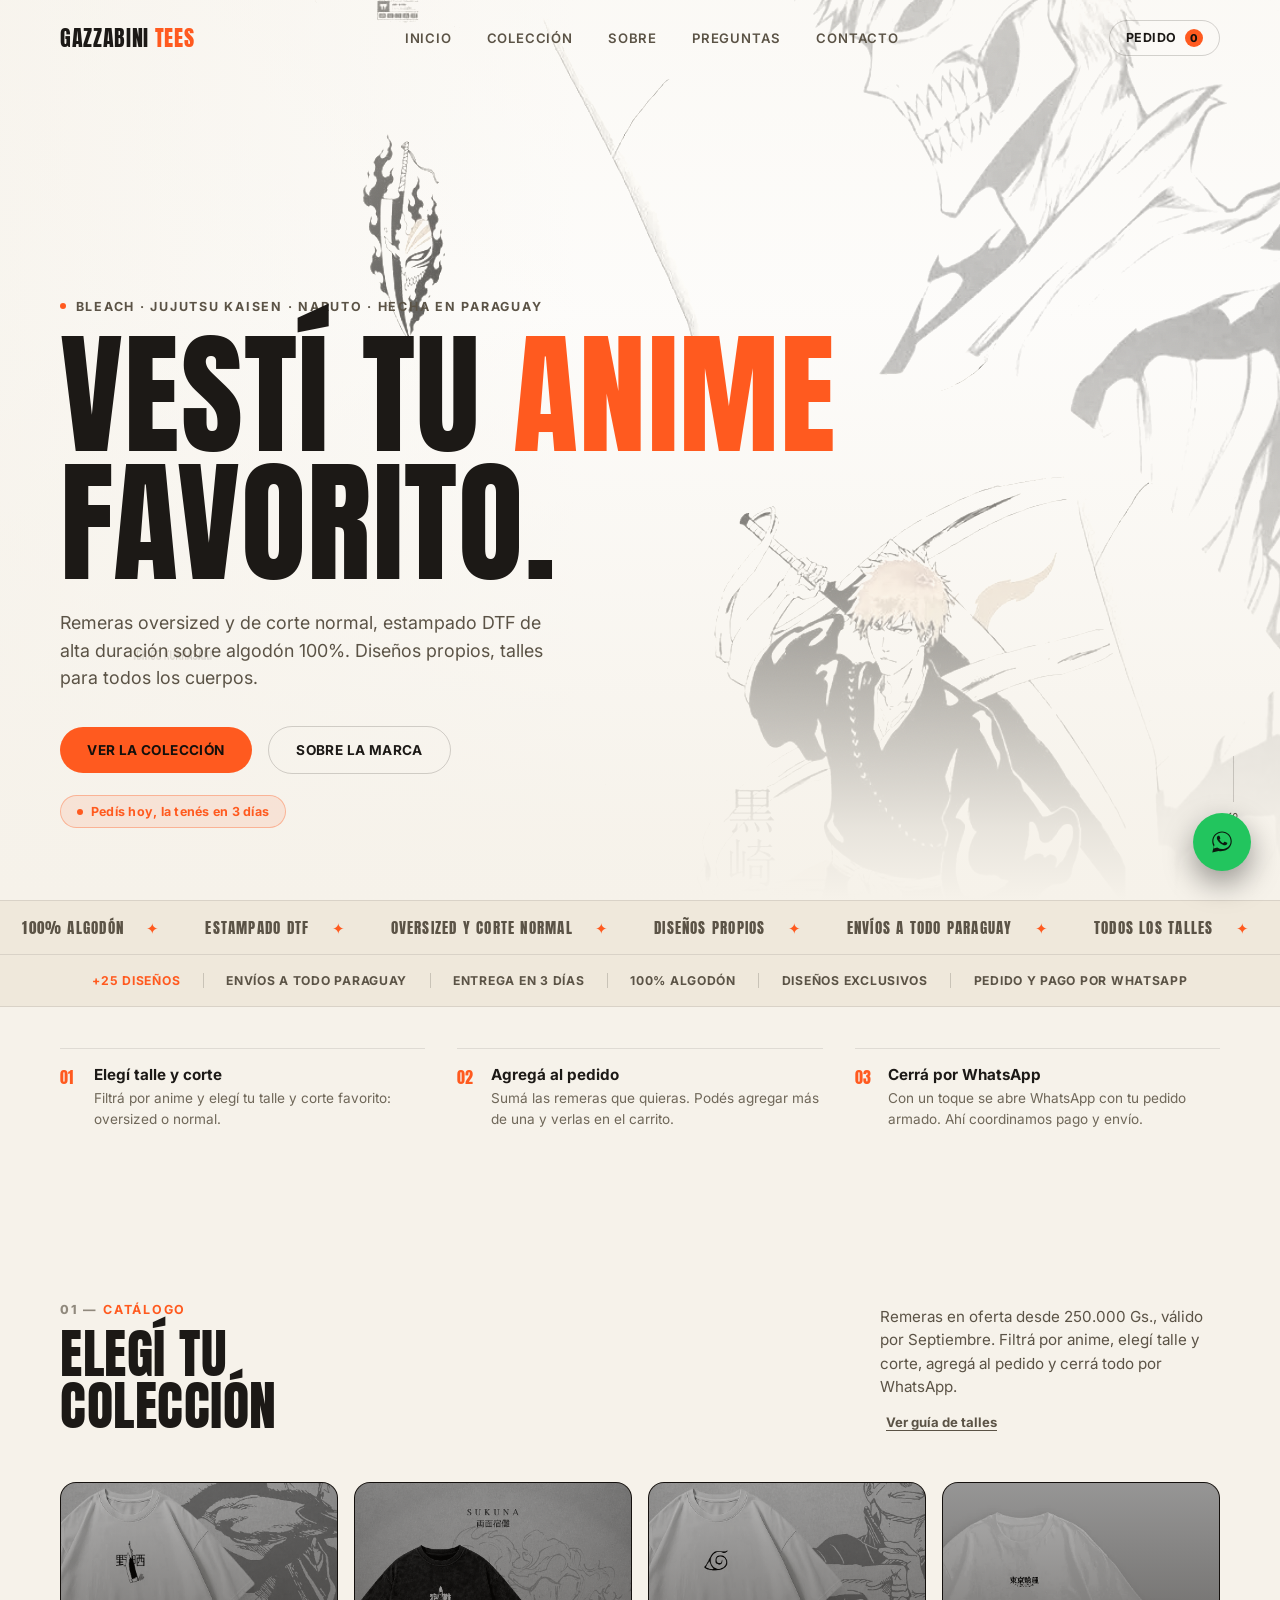
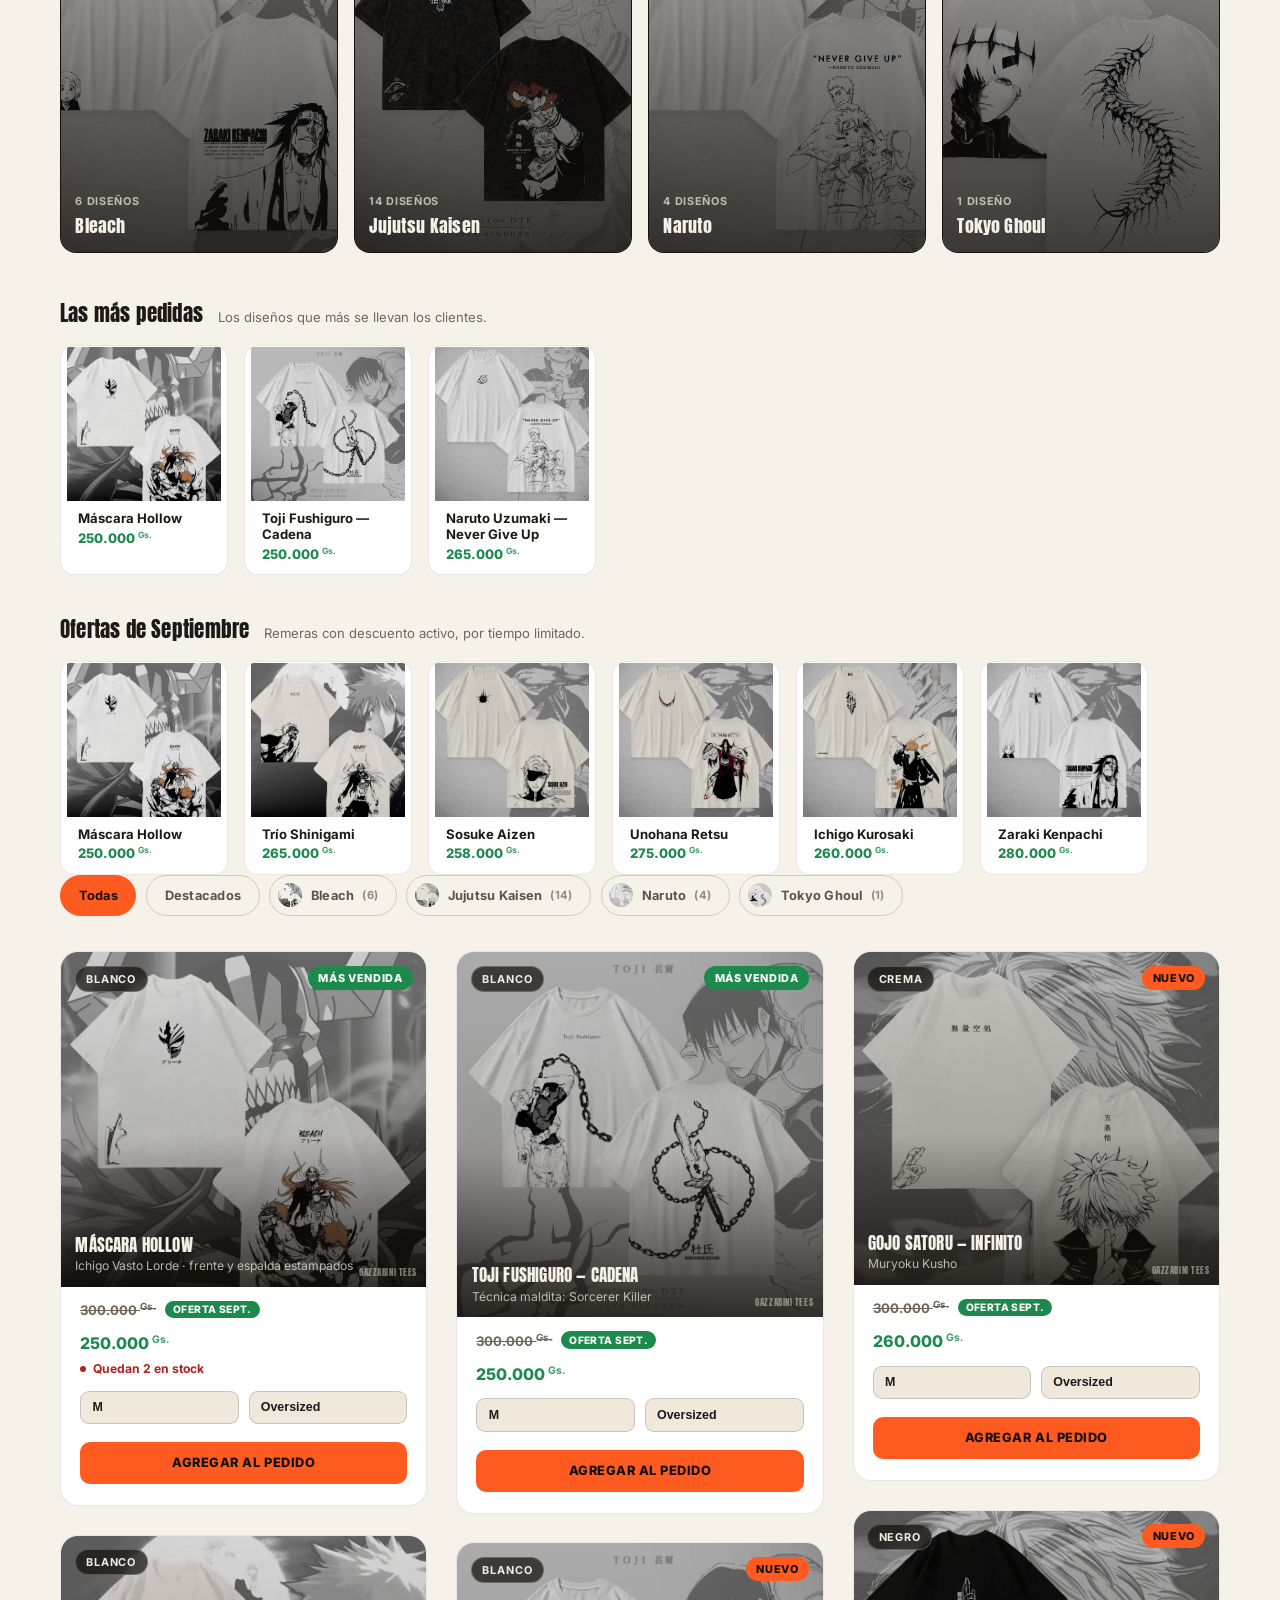
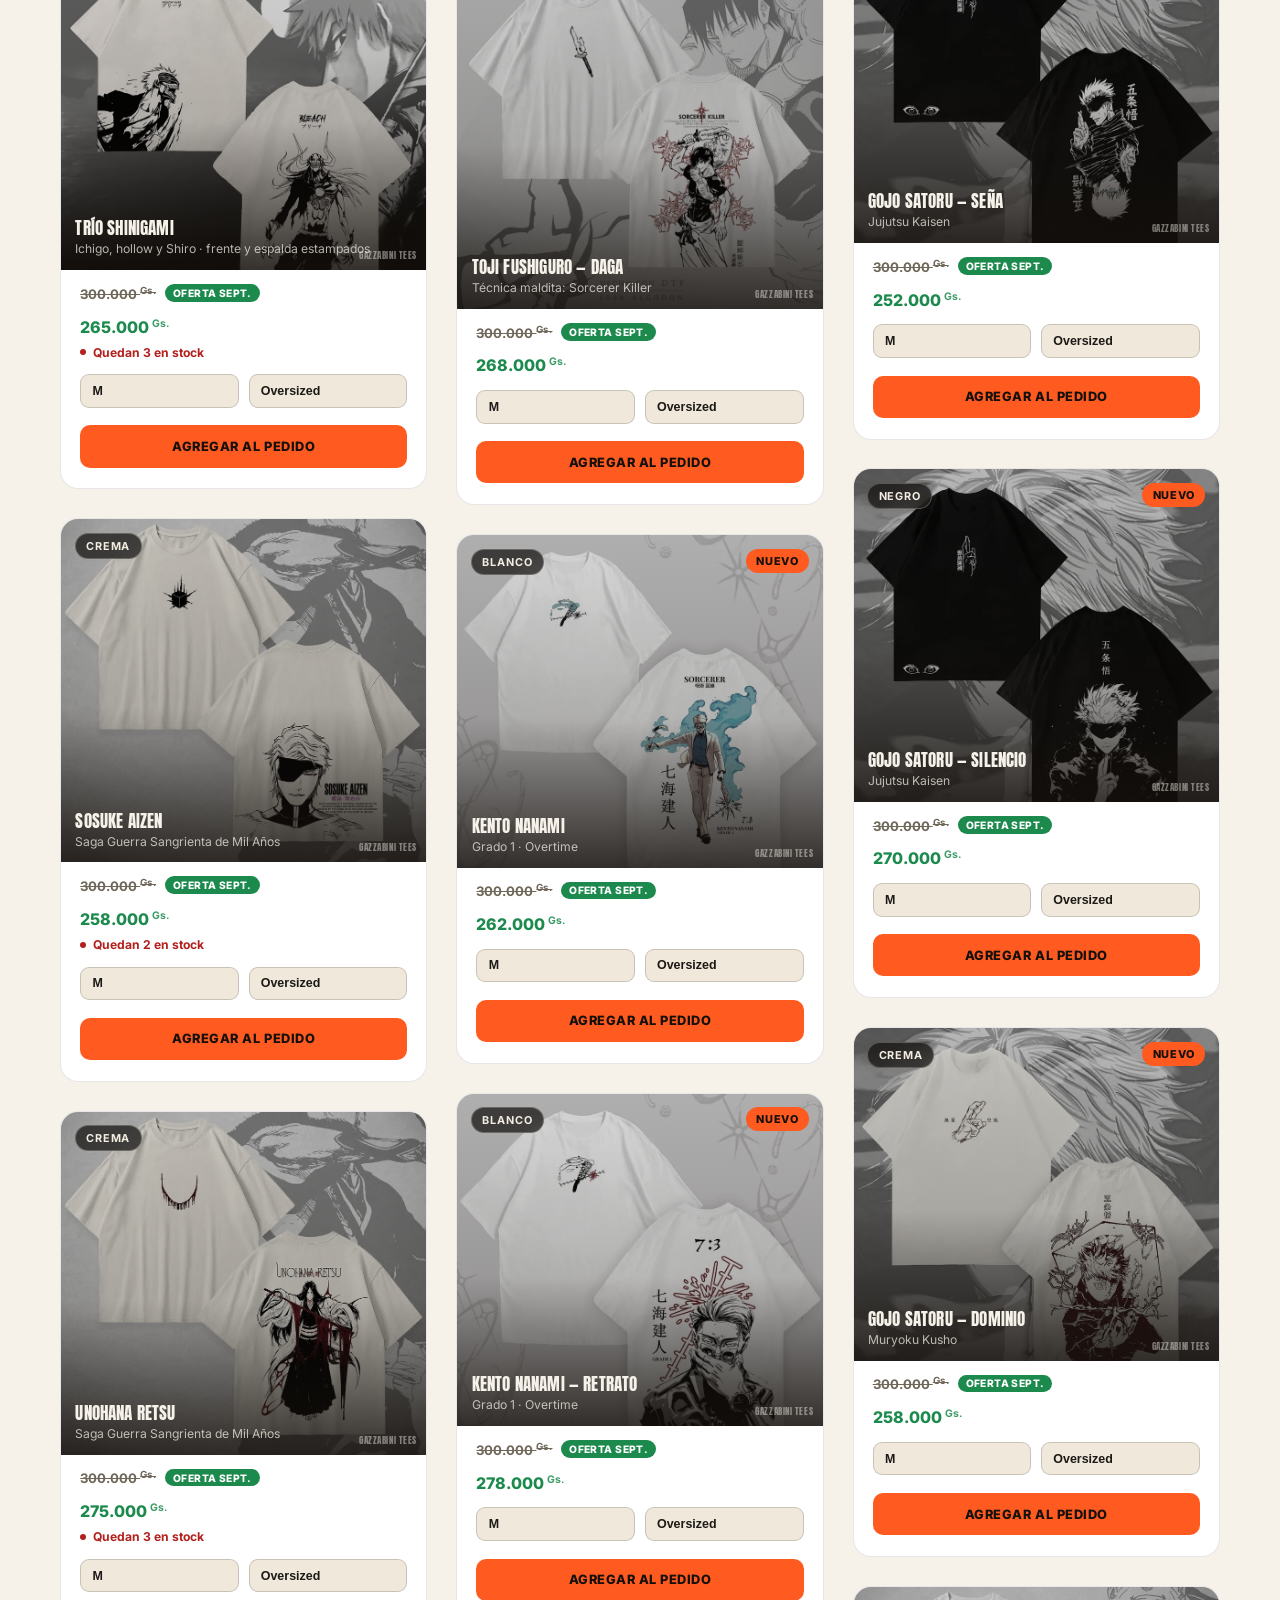
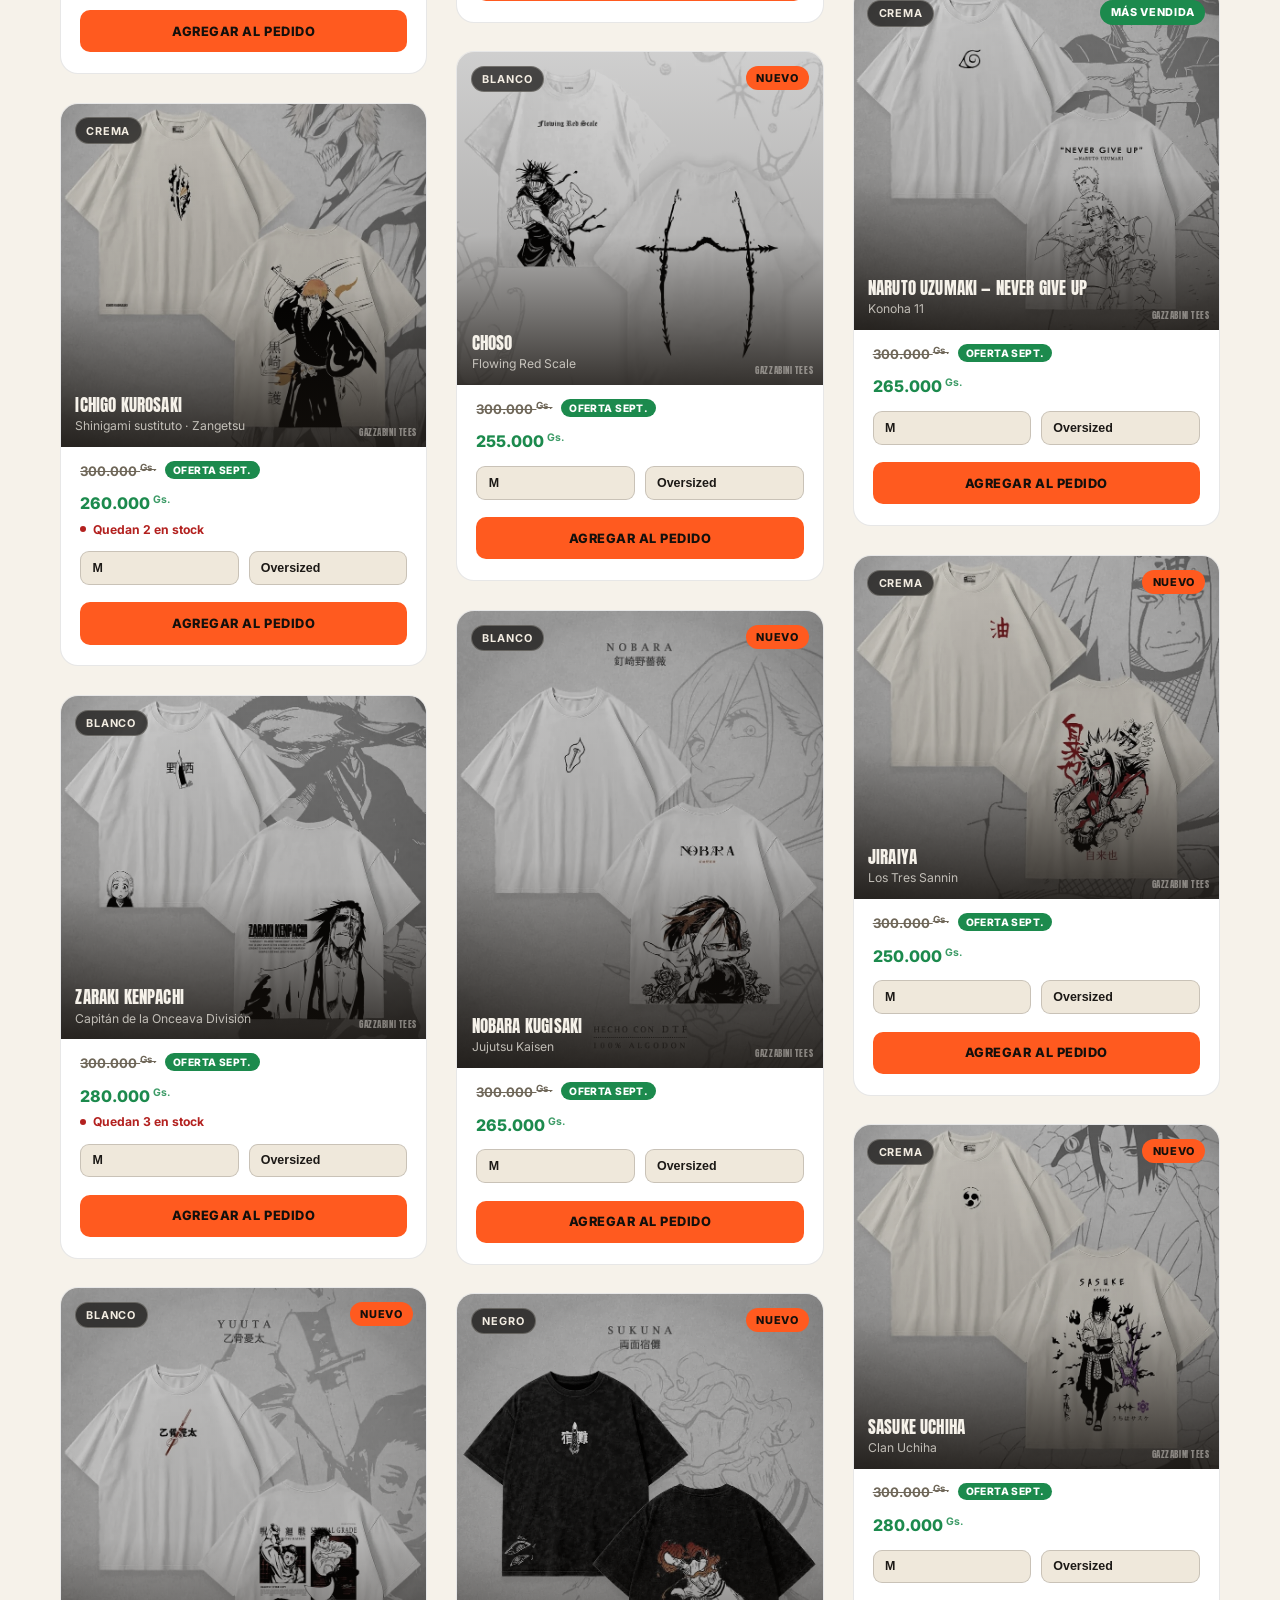
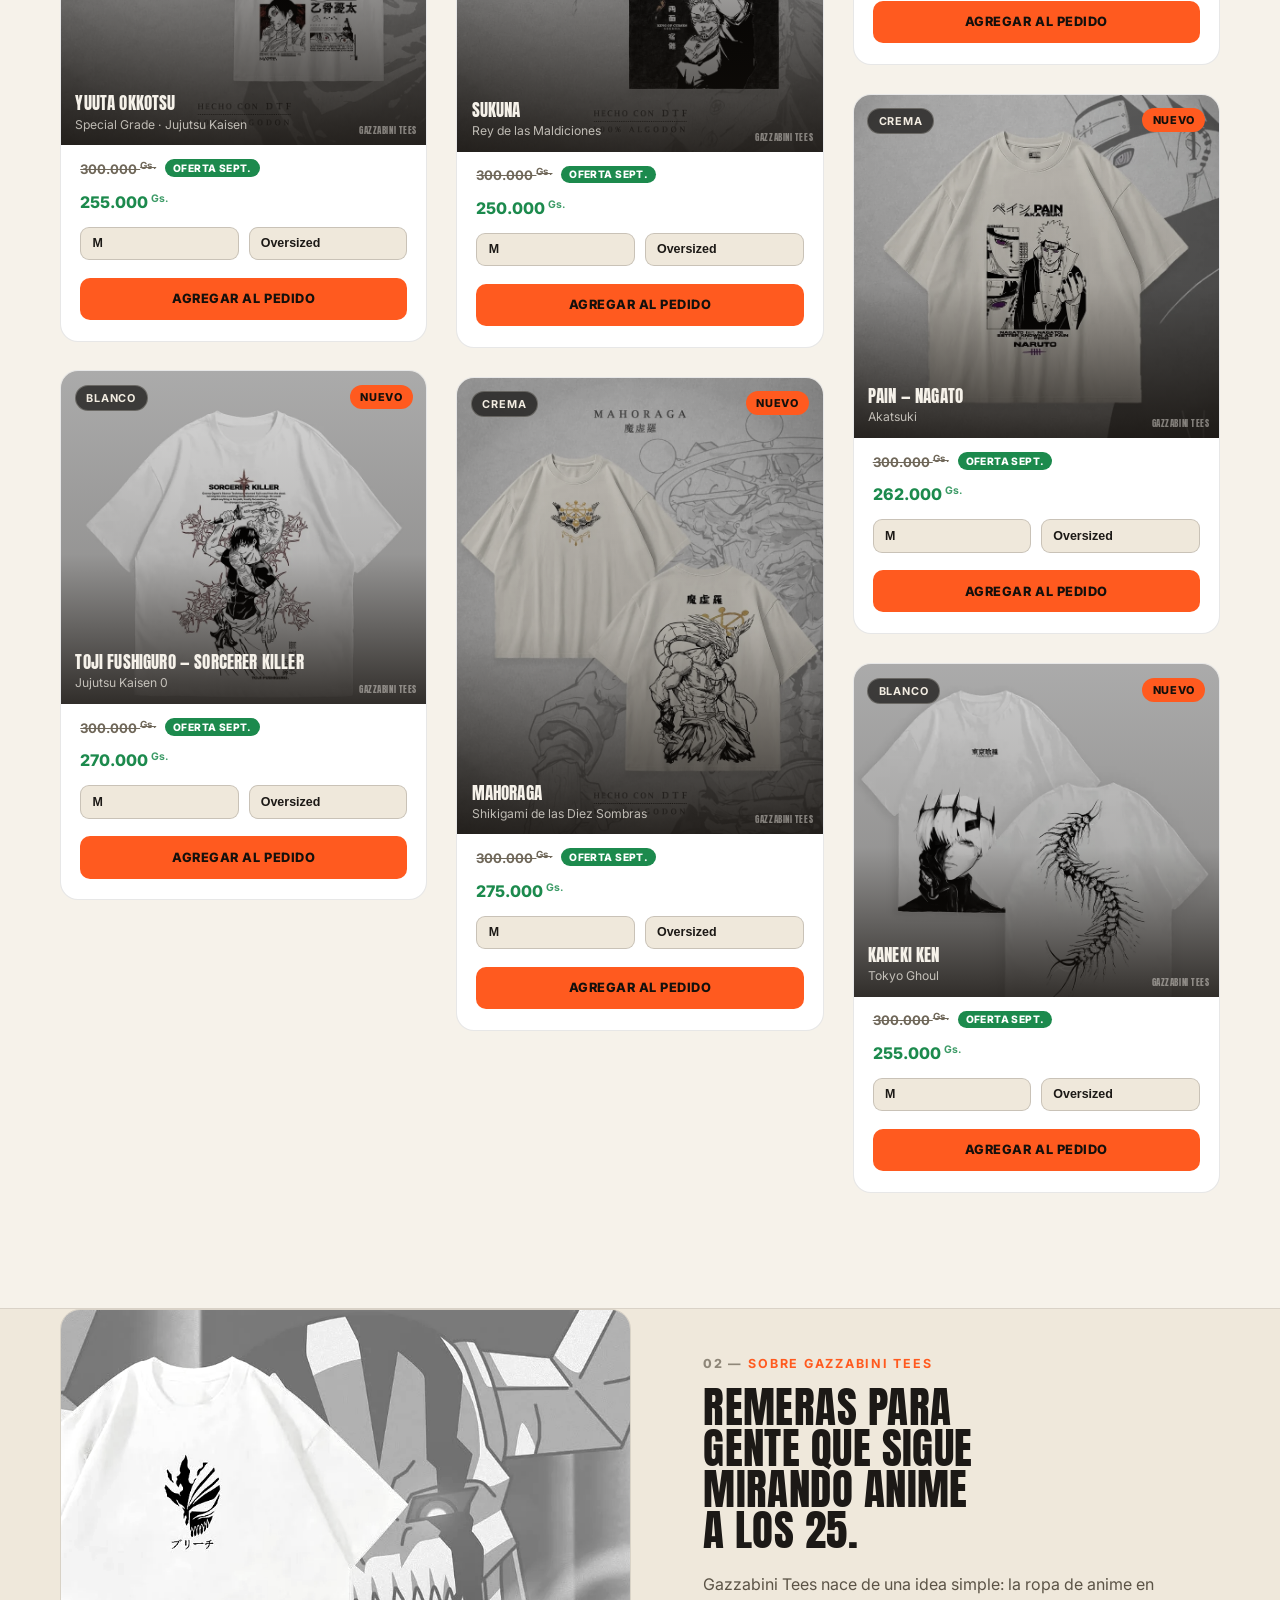
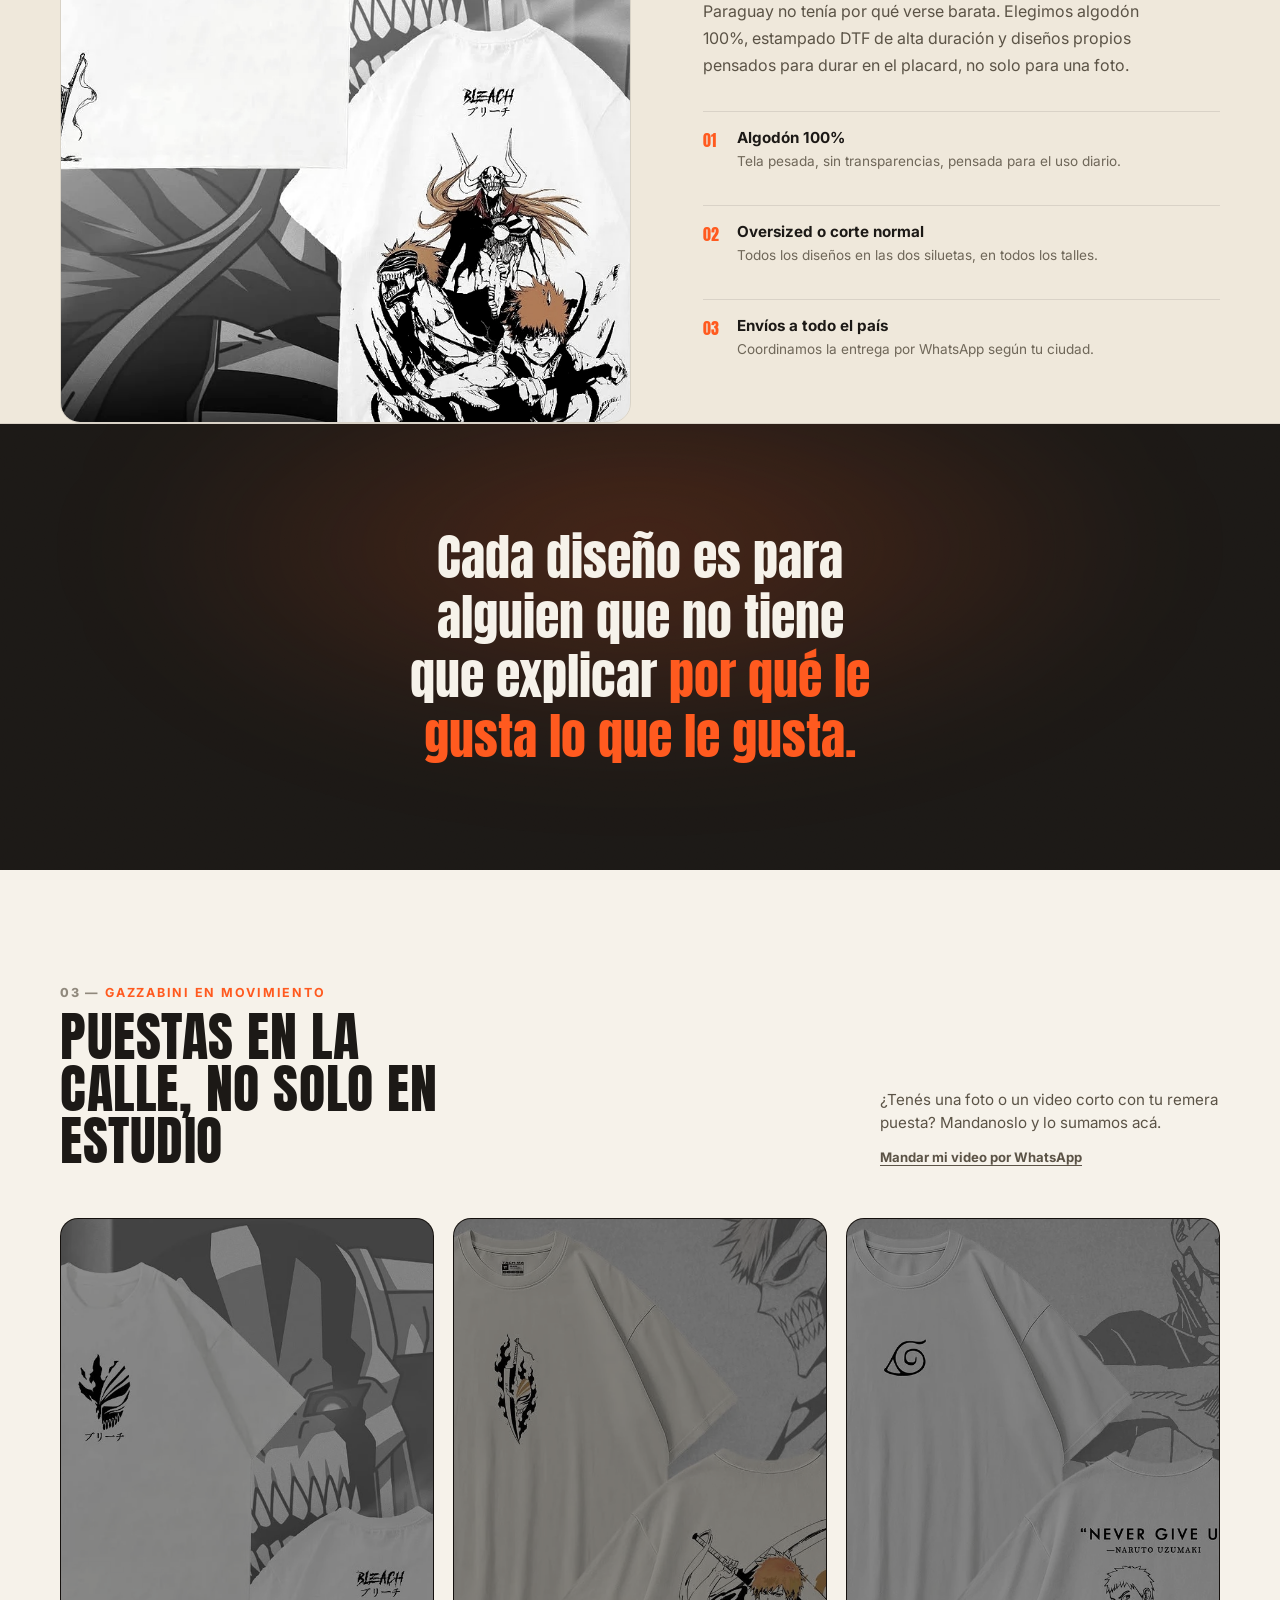
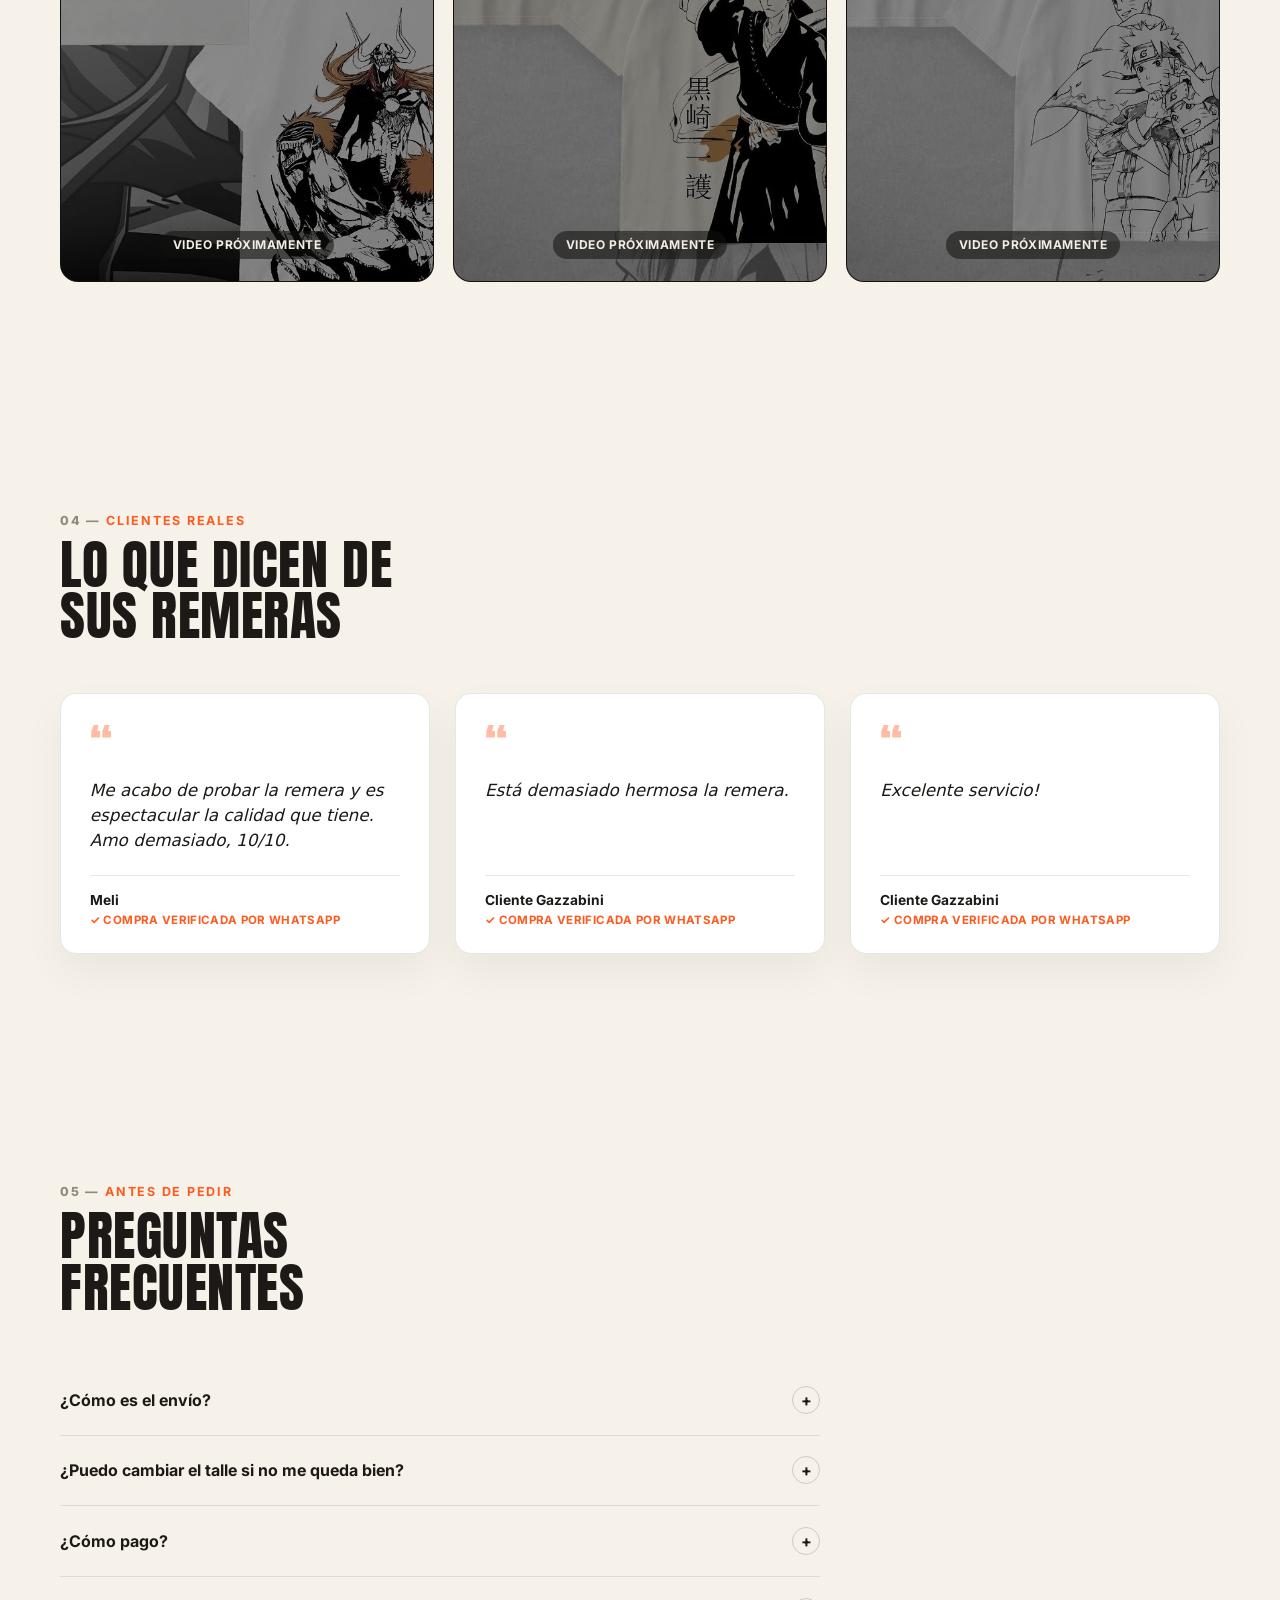
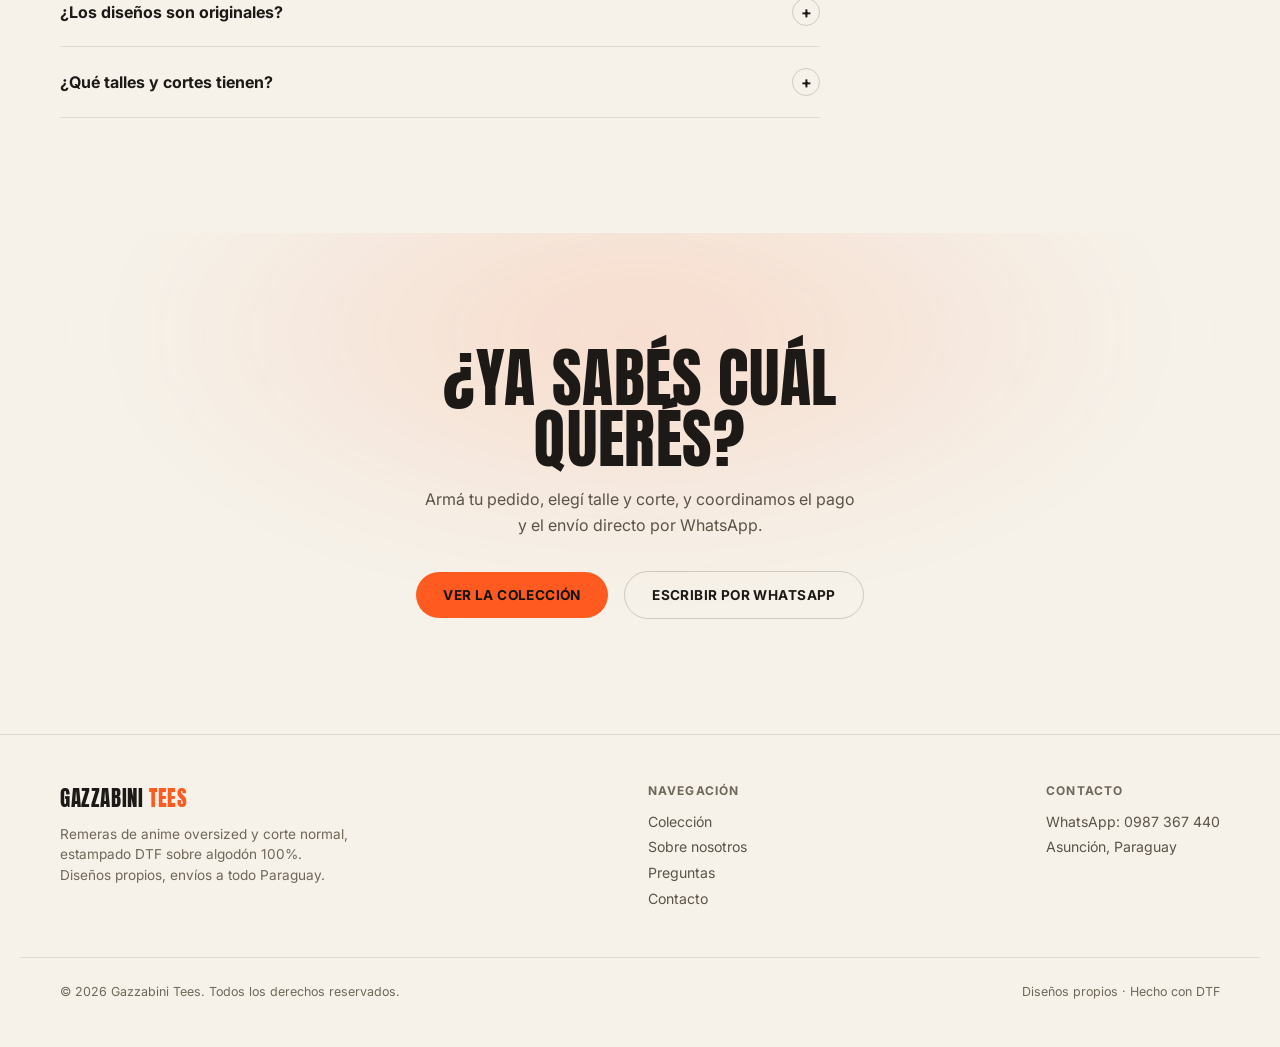
==== commit 5c4deef7: "Actualizar sitio con nueva versión (videos de clientes y ajustes de contenido/estilos) Co-Authored-B" ====
--- a/index.html
+++ b/index.html
@@ -40,7 +40,7 @@
 <link rel="preconnect" href="https://fonts.googleapis.com">
 <link rel="preconnect" href="https://fonts.gstatic.com" crossorigin>
 <link rel="stylesheet" href="https://fonts.googleapis.com/css2?family=Anton&family=Inter:wght@400;500;600;700;800&display=swap">
-<link rel="stylesheet" href="styles.css?v=20260901">
+<link rel="stylesheet" href="styles.css?v=20260906e">
 <link rel="canonical" href="https://felipegazabini24.github.io/gazzabini-tees-web/">
 <link rel="icon" href="data:image/svg+xml,<svg xmlns=%22http://www.w3.org/2000/svg%22 viewBox=%220 0 100 100%22><rect width=%22100%22 height=%22100%22 rx=%2220%22 fill=%22%23121110%22/><text x=%2250%25%22 y=%2262%25%22 font-size=%2260%22 text-anchor=%22middle%22 fill=%22%23ff5a1f%22 font-family=%22sans-serif%22>G</text></svg>">
 
@@ -127,6 +127,7 @@
 <!-- ============ FRANJA DE CONFIANZA ============ -->
 <div class="trust-strip">
   <div class="wrap trust-row">
+    <span class="trust-item trust-item--count" data-total-designs>+<span data-total-count>0</span> diseños</span>
     <span class="trust-item">Envíos a todo Paraguay</span>
     <span class="trust-item">Entrega en 3 días</span>
     <span class="trust-item">100% Algodón</span>
@@ -169,7 +170,7 @@
   <div class="wrap">
     <div class="section-head reveal">
       <div>
-        <span class="section-eyebrow">Catálogo</span>
+        <span class="section-eyebrow"><span class="eyebrow-index">01 —</span>Catálogo</span>
         <h2 class="section-title">Elegí tu colección</h2>
       </div>
       <div>
@@ -178,13 +179,83 @@
       </div>
     </div>
 
+    <!-- ---- Mundos / colecciones por anime ---- -->
+    <div class="worlds-grid reveal" data-worlds>
+      <button class="world-card" data-world-filter="Bleach" type="button">
+        <img src="assets/img/kenpachi.webp" alt="Colección Bleach" loading="lazy">
+        <div class="world-card-overlay"></div>
+        <div class="world-card-body">
+          <span class="world-card-count" data-world-count="Bleach"></span>
+          <span class="world-card-name">Bleach</span>
+        </div>
+      </button>
+      <button class="world-card" data-world-filter="Jujutsu Kaisen" type="button">
+        <img src="assets/img/jjk-sukuna.webp" alt="Colección Jujutsu Kaisen" loading="lazy">
+        <div class="world-card-overlay"></div>
+        <div class="world-card-body">
+          <span class="world-card-count" data-world-count="Jujutsu Kaisen"></span>
+          <span class="world-card-name">Jujutsu Kaisen</span>
+        </div>
+      </button>
+      <button class="world-card" data-world-filter="Naruto" type="button">
+        <img src="assets/img/naruto-grupo.webp" alt="Colección Naruto" loading="lazy">
+        <div class="world-card-overlay"></div>
+        <div class="world-card-body">
+          <span class="world-card-count" data-world-count="Naruto"></span>
+          <span class="world-card-name">Naruto</span>
+        </div>
+      </button>
+      <button class="world-card" data-world-filter="Tokyo Ghoul" type="button">
+        <img src="assets/img/tg-kaneki.webp" alt="Colección Tokyo Ghoul" loading="lazy">
+        <div class="world-card-overlay"></div>
+        <div class="world-card-body">
+          <span class="world-card-count" data-world-count="Tokyo Ghoul"></span>
+          <span class="world-card-name">Tokyo Ghoul</span>
+        </div>
+      </button>
+    </div>
+
+    <!-- ---- Las más pedidas (derivado en vivo de las tarjetas con "Más vendida") ---- -->
+    <div class="spotlight reveal" data-spotlight="best" hidden>
+      <div class="spotlight-head">
+        <span class="spotlight-title">Las más pedidas</span>
+        <span class="spotlight-note">Los diseños que más se llevan los clientes.</span>
+      </div>
+      <div class="spotlight-row" data-spotlight-list></div>
+    </div>
+
+    <!-- ---- Ofertas activas (derivado en vivo de las tarjetas con precio tachado) ---- -->
+    <div class="spotlight reveal" data-spotlight="offers" hidden>
+      <div class="spotlight-head">
+        <span class="spotlight-title">Ofertas de Septiembre</span>
+        <span class="spotlight-note">Remeras con descuento activo, por tiempo limitado.</span>
+      </div>
+      <div class="spotlight-row" data-spotlight-list></div>
+    </div>
+
     <div class="filter-pills reveal" data-filters>
       <button class="filter-pill is-active" data-filter="todas">Todas</button>
       <button class="filter-pill" data-filter="destacados">Destacados</button>
-      <button class="filter-pill" data-filter="Bleach">Bleach</button>
-      <button class="filter-pill" data-filter="Jujutsu Kaisen">Jujutsu Kaisen</button>
-      <button class="filter-pill" data-filter="Naruto">Naruto</button>
-      <button class="filter-pill" data-filter="Tokyo Ghoul">Tokyo Ghoul</button>
+      <button class="filter-pill filter-pill--anime" data-filter="Bleach">
+        <img class="filter-pill-thumb" src="assets/img/hollow-mask-card.webp" alt="">
+        <span>Bleach</span>
+        <span class="filter-count" data-anime-count="Bleach"></span>
+      </button>
+      <button class="filter-pill filter-pill--anime" data-filter="Jujutsu Kaisen">
+        <img class="filter-pill-thumb" src="assets/img/jjk-gojo-crema-card.webp" alt="">
+        <span>Jujutsu Kaisen</span>
+        <span class="filter-count" data-anime-count="Jujutsu Kaisen"></span>
+      </button>
+      <button class="filter-pill filter-pill--anime" data-filter="Naruto">
+        <img class="filter-pill-thumb" src="assets/img/naruto-grupo-card.webp" alt="">
+        <span>Naruto</span>
+        <span class="filter-count" data-anime-count="Naruto"></span>
+      </button>
+      <button class="filter-pill filter-pill--anime" data-filter="Tokyo Ghoul">
+        <img class="filter-pill-thumb" src="assets/img/tg-kaneki-card.webp" alt="">
+        <span>Tokyo Ghoul</span>
+        <span class="filter-count" data-anime-count="Tokyo Ghoul"></span>
+      </button>
     </div>
 
     <div class="grid-products" data-grid>
@@ -195,10 +266,12 @@
           <span class="card-badge-best">Más vendida</span>
           <span class="card-tag">Blanco</span>
           <img src="assets/img/hollow-mask-card.webp" alt="Remera Máscara Hollow, frente y espalda" loading="lazy">
-        </div>
-        <div class="card-body">
-          <h3 class="card-name">Máscara Hollow</h3>
-          <p class="card-desc">Ichigo Vasto Lorde · frente y espalda estampados</p>
+          <div class="card-media-caption">
+            <h3 class="card-name">Máscara Hollow</h3>
+            <p class="card-desc">Ichigo Vasto Lorde · frente y espalda estampados</p>
+          </div>
+        </div>
+        <div class="card-body">
           <div class="card-price-row">
             <span class="card-price-old">300.000 <sup>Gs.</sup></span>
             <span class="card-price-badge">Oferta Sept.</span>
@@ -222,10 +295,12 @@
         <div class="card-media" style="--ar:1170/1071">
           <span class="card-tag">Blanco</span>
           <img src="assets/img/bleach-grupo-card.webp" alt="Remera Trío Shinigami, frente y espalda" loading="lazy">
-        </div>
-        <div class="card-body">
-          <h3 class="card-name">Trío Shinigami</h3>
-          <p class="card-desc">Ichigo, hollow y Shiro · frente y espalda estampados</p>
+          <div class="card-media-caption">
+            <h3 class="card-name">Trío Shinigami</h3>
+            <p class="card-desc">Ichigo, hollow y Shiro · frente y espalda estampados</p>
+          </div>
+        </div>
+        <div class="card-body">
           <div class="card-price-row">
             <span class="card-price-old">300.000 <sup>Gs.</sup></span>
             <span class="card-price-badge">Oferta Sept.</span>
@@ -249,10 +324,12 @@
         <div class="card-media" style="--ar:1170/1099">
           <span class="card-tag">Crema</span>
           <img src="assets/img/aizen-card.webp" alt="Remera Sosuke Aizen, frente y espalda" loading="lazy">
-        </div>
-        <div class="card-body">
-          <h3 class="card-name">Sosuke Aizen</h3>
-          <p class="card-desc">Saga Guerra Sangrienta de Mil Años</p>
+          <div class="card-media-caption">
+            <h3 class="card-name">Sosuke Aizen</h3>
+            <p class="card-desc">Saga Guerra Sangrienta de Mil Años</p>
+          </div>
+        </div>
+        <div class="card-body">
           <div class="card-price-row">
             <span class="card-price-old">300.000 <sup>Gs.</sup></span>
             <span class="card-price-badge">Oferta Sept.</span>
@@ -276,10 +353,12 @@
         <div class="card-media" style="--ar:1170/1099">
           <span class="card-tag">Crema</span>
           <img src="assets/img/unohana-card.webp" alt="Remera Unohana Retsu, frente y espalda" loading="lazy">
-        </div>
-        <div class="card-body">
-          <h3 class="card-name">Unohana Retsu</h3>
-          <p class="card-desc">Saga Guerra Sangrienta de Mil Años</p>
+          <div class="card-media-caption">
+            <h3 class="card-name">Unohana Retsu</h3>
+            <p class="card-desc">Saga Guerra Sangrienta de Mil Años</p>
+          </div>
+        </div>
+        <div class="card-body">
           <div class="card-price-row">
             <span class="card-price-old">300.000 <sup>Gs.</sup></span>
             <span class="card-price-badge">Oferta Sept.</span>
@@ -303,10 +382,12 @@
         <div class="card-media" style="--ar:1170/1099">
           <span class="card-tag">Crema</span>
           <img src="assets/img/ichigo-card.webp" alt="Remera Ichigo Kurosaki, frente y espalda" loading="lazy">
-        </div>
-        <div class="card-body">
-          <h3 class="card-name">Ichigo Kurosaki</h3>
-          <p class="card-desc">Shinigami sustituto · Zangetsu</p>
+          <div class="card-media-caption">
+            <h3 class="card-name">Ichigo Kurosaki</h3>
+            <p class="card-desc">Shinigami sustituto · Zangetsu</p>
+          </div>
+        </div>
+        <div class="card-body">
           <div class="card-price-row">
             <span class="card-price-old">300.000 <sup>Gs.</sup></span>
             <span class="card-price-badge">Oferta Sept.</span>
@@ -330,10 +411,12 @@
         <div class="card-media" style="--ar:1170/1099">
           <span class="card-tag">Blanco</span>
           <img src="assets/img/kenpachi-card.webp" alt="Remera Zaraki Kenpachi, frente y espalda" loading="lazy">
-        </div>
-        <div class="card-body">
-          <h3 class="card-name">Zaraki Kenpachi</h3>
-          <p class="card-desc">Capitán de la Onceava División</p>
+          <div class="card-media-caption">
+            <h3 class="card-name">Zaraki Kenpachi</h3>
+            <p class="card-desc">Capitán de la Onceava División</p>
+          </div>
+        </div>
+        <div class="card-body">
           <div class="card-price-row">
             <span class="card-price-old">300.000 <sup>Gs.</sup></span>
             <span class="card-price-badge">Oferta Sept.</span>
@@ -358,10 +441,12 @@
           <span class="card-badge-new">Nuevo</span>
           <span class="card-tag">Blanco</span>
           <img src="assets/img/jjk-yuuta-card.webp" alt="Remera Yuuta Okkotsu, frente y espalda" loading="lazy">
-        </div>
-        <div class="card-body">
-          <h3 class="card-name">Yuuta Okkotsu</h3>
-          <p class="card-desc">Special Grade · Jujutsu Kaisen</p>
+          <div class="card-media-caption">
+            <h3 class="card-name">Yuuta Okkotsu</h3>
+            <p class="card-desc">Special Grade · Jujutsu Kaisen</p>
+          </div>
+        </div>
+        <div class="card-body">
           <div class="card-price-row">
             <span class="card-price-old">300.000 <sup>Gs.</sup></span>
             <span class="card-price-badge">Oferta Sept.</span>
@@ -385,10 +470,12 @@
           <span class="card-badge-new">Nuevo</span>
           <span class="card-tag">Blanco</span>
           <img src="assets/img/jjk-toji-joven-card.webp" alt="Remera Toji Fushiguro — Sorcerer Killer, frente y espalda" loading="lazy">
-        </div>
-        <div class="card-body">
-          <h3 class="card-name">Toji Fushiguro — Sorcerer Killer</h3>
-          <p class="card-desc">Jujutsu Kaisen 0</p>
+          <div class="card-media-caption">
+            <h3 class="card-name">Toji Fushiguro — Sorcerer Killer</h3>
+            <p class="card-desc">Jujutsu Kaisen 0</p>
+          </div>
+        </div>
+        <div class="card-body">
           <div class="card-price-row">
             <span class="card-price-old">300.000 <sup>Gs.</sup></span>
             <span class="card-price-badge">Oferta Sept.</span>
@@ -412,10 +499,12 @@
           <span class="card-badge-best">Más vendida</span>
           <span class="card-tag">Blanco</span>
           <img src="assets/img/jjk-toji-cadena-card.webp" alt="Remera Toji Fushiguro — Cadena, frente y espalda" loading="lazy">
-        </div>
-        <div class="card-body">
-          <h3 class="card-name">Toji Fushiguro — Cadena</h3>
-          <p class="card-desc">Técnica maldita: Sorcerer Killer</p>
+          <div class="card-media-caption">
+            <h3 class="card-name">Toji Fushiguro — Cadena</h3>
+            <p class="card-desc">Técnica maldita: Sorcerer Killer</p>
+          </div>
+        </div>
+        <div class="card-body">
           <div class="card-price-row">
             <span class="card-price-old">300.000 <sup>Gs.</sup></span>
             <span class="card-price-badge">Oferta Sept.</span>
@@ -439,10 +528,12 @@
           <span class="card-badge-new">Nuevo</span>
           <span class="card-tag">Blanco</span>
           <img src="assets/img/jjk-toji-daga-card.webp" alt="Remera Toji Fushiguro — Daga, frente y espalda" loading="lazy">
-        </div>
-        <div class="card-body">
-          <h3 class="card-name">Toji Fushiguro — Daga</h3>
-          <p class="card-desc">Técnica maldita: Sorcerer Killer</p>
+          <div class="card-media-caption">
+            <h3 class="card-name">Toji Fushiguro — Daga</h3>
+            <p class="card-desc">Técnica maldita: Sorcerer Killer</p>
+          </div>
+        </div>
+        <div class="card-body">
           <div class="card-price-row">
             <span class="card-price-old">300.000 <sup>Gs.</sup></span>
             <span class="card-price-badge">Oferta Sept.</span>
@@ -466,10 +557,12 @@
           <span class="card-badge-new">Nuevo</span>
           <span class="card-tag">Blanco</span>
           <img src="assets/img/jjk-nanami-color-card.webp" alt="Remera Kento Nanami, frente y espalda" loading="lazy">
-        </div>
-        <div class="card-body">
-          <h3 class="card-name">Kento Nanami</h3>
-          <p class="card-desc">Grado 1 · Overtime</p>
+          <div class="card-media-caption">
+            <h3 class="card-name">Kento Nanami</h3>
+            <p class="card-desc">Grado 1 · Overtime</p>
+          </div>
+        </div>
+        <div class="card-body">
           <div class="card-price-row">
             <span class="card-price-old">300.000 <sup>Gs.</sup></span>
             <span class="card-price-badge">Oferta Sept.</span>
@@ -493,10 +586,12 @@
           <span class="card-badge-new">Nuevo</span>
           <span class="card-tag">Blanco</span>
           <img src="assets/img/jjk-nanami-mono-card.webp" alt="Remera Kento Nanami — Retrato, frente y espalda" loading="lazy">
-        </div>
-        <div class="card-body">
-          <h3 class="card-name">Kento Nanami — Retrato</h3>
-          <p class="card-desc">Grado 1 · Overtime</p>
+          <div class="card-media-caption">
+            <h3 class="card-name">Kento Nanami — Retrato</h3>
+            <p class="card-desc">Grado 1 · Overtime</p>
+          </div>
+        </div>
+        <div class="card-body">
           <div class="card-price-row">
             <span class="card-price-old">300.000 <sup>Gs.</sup></span>
             <span class="card-price-badge">Oferta Sept.</span>
@@ -520,10 +615,12 @@
           <span class="card-badge-new">Nuevo</span>
           <span class="card-tag">Blanco</span>
           <img src="assets/img/jjk-choso-card.webp" alt="Remera Choso, frente y espalda" loading="lazy">
-        </div>
-        <div class="card-body">
-          <h3 class="card-name">Choso</h3>
-          <p class="card-desc">Flowing Red Scale</p>
+          <div class="card-media-caption">
+            <h3 class="card-name">Choso</h3>
+            <p class="card-desc">Flowing Red Scale</p>
+          </div>
+        </div>
+        <div class="card-body">
           <div class="card-price-row">
             <span class="card-price-old">300.000 <sup>Gs.</sup></span>
             <span class="card-price-badge">Oferta Sept.</span>
@@ -547,10 +644,12 @@
           <span class="card-badge-new">Nuevo</span>
           <span class="card-tag">Blanco</span>
           <img src="assets/img/jjk-nobara-card.webp" alt="Remera Nobara Kugisaki, frente y espalda" loading="lazy">
-        </div>
-        <div class="card-body">
-          <h3 class="card-name">Nobara Kugisaki</h3>
-          <p class="card-desc">Jujutsu Kaisen</p>
+          <div class="card-media-caption">
+            <h3 class="card-name">Nobara Kugisaki</h3>
+            <p class="card-desc">Jujutsu Kaisen</p>
+          </div>
+        </div>
+        <div class="card-body">
           <div class="card-price-row">
             <span class="card-price-old">300.000 <sup>Gs.</sup></span>
             <span class="card-price-badge">Oferta Sept.</span>
@@ -574,10 +673,12 @@
           <span class="card-badge-new">Nuevo</span>
           <span class="card-tag">Negro</span>
           <img src="assets/img/jjk-sukuna-card.webp" alt="Remera Sukuna, frente y espalda" loading="lazy">
-        </div>
-        <div class="card-body">
-          <h3 class="card-name">Sukuna</h3>
-          <p class="card-desc">Rey de las Maldiciones</p>
+          <div class="card-media-caption">
+            <h3 class="card-name">Sukuna</h3>
+            <p class="card-desc">Rey de las Maldiciones</p>
+          </div>
+        </div>
+        <div class="card-body">
           <div class="card-price-row">
             <span class="card-price-old">300.000 <sup>Gs.</sup></span>
             <span class="card-price-badge">Oferta Sept.</span>
@@ -601,10 +702,12 @@
           <span class="card-badge-new">Nuevo</span>
           <span class="card-tag">Crema</span>
           <img src="assets/img/jjk-mahoraga-card.webp" alt="Remera Mahoraga, frente y espalda" loading="lazy">
-        </div>
-        <div class="card-body">
-          <h3 class="card-name">Mahoraga</h3>
-          <p class="card-desc">Shikigami de las Diez Sombras</p>
+          <div class="card-media-caption">
+            <h3 class="card-name">Mahoraga</h3>
+            <p class="card-desc">Shikigami de las Diez Sombras</p>
+          </div>
+        </div>
+        <div class="card-body">
           <div class="card-price-row">
             <span class="card-price-old">300.000 <sup>Gs.</sup></span>
             <span class="card-price-badge">Oferta Sept.</span>
@@ -628,10 +731,12 @@
           <span class="card-badge-new">Nuevo</span>
           <span class="card-tag">Crema</span>
           <img src="assets/img/jjk-gojo-crema-card.webp" alt="Remera Gojo Satoru — Infinito, frente y espalda" loading="lazy">
-        </div>
-        <div class="card-body">
-          <h3 class="card-name">Gojo Satoru — Infinito</h3>
-          <p class="card-desc">Muryoku Kusho</p>
+          <div class="card-media-caption">
+            <h3 class="card-name">Gojo Satoru — Infinito</h3>
+            <p class="card-desc">Muryoku Kusho</p>
+          </div>
+        </div>
+        <div class="card-body">
           <div class="card-price-row">
             <span class="card-price-old">300.000 <sup>Gs.</sup></span>
             <span class="card-price-badge">Oferta Sept.</span>
@@ -655,10 +760,12 @@
           <span class="card-badge-new">Nuevo</span>
           <span class="card-tag">Negro</span>
           <img src="assets/img/jjk-gojo-negro-1-card.webp" alt="Remera Gojo Satoru — Seña, frente y espalda" loading="lazy">
-        </div>
-        <div class="card-body">
-          <h3 class="card-name">Gojo Satoru — Seña</h3>
-          <p class="card-desc">Jujutsu Kaisen</p>
+          <div class="card-media-caption">
+            <h3 class="card-name">Gojo Satoru — Seña</h3>
+            <p class="card-desc">Jujutsu Kaisen</p>
+          </div>
+        </div>
+        <div class="card-body">
           <div class="card-price-row">
             <span class="card-price-old">300.000 <sup>Gs.</sup></span>
             <span class="card-price-badge">Oferta Sept.</span>
@@ -682,10 +789,12 @@
           <span class="card-badge-new">Nuevo</span>
           <span class="card-tag">Negro</span>
           <img src="assets/img/jjk-gojo-negro-2-card.webp" alt="Remera Gojo Satoru — Silencio, frente y espalda" loading="lazy">
-        </div>
-        <div class="card-body">
-          <h3 class="card-name">Gojo Satoru — Silencio</h3>
-          <p class="card-desc">Jujutsu Kaisen</p>
+          <div class="card-media-caption">
+            <h3 class="card-name">Gojo Satoru — Silencio</h3>
+            <p class="card-desc">Jujutsu Kaisen</p>
+          </div>
+        </div>
+        <div class="card-body">
           <div class="card-price-row">
             <span class="card-price-old">300.000 <sup>Gs.</sup></span>
             <span class="card-price-badge">Oferta Sept.</span>
@@ -709,10 +818,12 @@
           <span class="card-badge-new">Nuevo</span>
           <span class="card-tag">Crema</span>
           <img src="assets/img/jjk-gojo-rojo-card.webp" alt="Remera Gojo Satoru — Dominio, frente y espalda" loading="lazy">
-        </div>
-        <div class="card-body">
-          <h3 class="card-name">Gojo Satoru — Dominio</h3>
-          <p class="card-desc">Muryoku Kusho</p>
+          <div class="card-media-caption">
+            <h3 class="card-name">Gojo Satoru — Dominio</h3>
+            <p class="card-desc">Muryoku Kusho</p>
+          </div>
+        </div>
+        <div class="card-body">
           <div class="card-price-row">
             <span class="card-price-old">300.000 <sup>Gs.</sup></span>
             <span class="card-price-badge">Oferta Sept.</span>
@@ -736,10 +847,12 @@
           <span class="card-badge-best">Más vendida</span>
           <span class="card-tag">Crema</span>
           <img src="assets/img/naruto-grupo-card.webp" alt="Remera Naruto Uzumaki — Never Give Up, frente y espalda" loading="lazy">
-        </div>
-        <div class="card-body">
-          <h3 class="card-name">Naruto Uzumaki — Never Give Up</h3>
-          <p class="card-desc">Konoha 11</p>
+          <div class="card-media-caption">
+            <h3 class="card-name">Naruto Uzumaki — Never Give Up</h3>
+            <p class="card-desc">Konoha 11</p>
+          </div>
+        </div>
+        <div class="card-body">
           <div class="card-price-row">
             <span class="card-price-old">300.000 <sup>Gs.</sup></span>
             <span class="card-price-badge">Oferta Sept.</span>
@@ -763,10 +876,12 @@
           <span class="card-badge-new">Nuevo</span>
           <span class="card-tag">Crema</span>
           <img src="assets/img/naruto-jiraiya-card.webp" alt="Remera Jiraiya, frente y espalda" loading="lazy">
-        </div>
-        <div class="card-body">
-          <h3 class="card-name">Jiraiya</h3>
-          <p class="card-desc">Los Tres Sannin</p>
+          <div class="card-media-caption">
+            <h3 class="card-name">Jiraiya</h3>
+            <p class="card-desc">Los Tres Sannin</p>
+          </div>
+        </div>
+        <div class="card-body">
           <div class="card-price-row">
             <span class="card-price-old">300.000 <sup>Gs.</sup></span>
             <span class="card-price-badge">Oferta Sept.</span>
@@ -790,10 +905,12 @@
           <span class="card-badge-new">Nuevo</span>
           <span class="card-tag">Crema</span>
           <img src="assets/img/naruto-sasuke-card.webp" alt="Remera Sasuke Uchiha, frente y espalda" loading="lazy">
-        </div>
-        <div class="card-body">
-          <h3 class="card-name">Sasuke Uchiha</h3>
-          <p class="card-desc">Clan Uchiha</p>
+          <div class="card-media-caption">
+            <h3 class="card-name">Sasuke Uchiha</h3>
+            <p class="card-desc">Clan Uchiha</p>
+          </div>
+        </div>
+        <div class="card-body">
           <div class="card-price-row">
             <span class="card-price-old">300.000 <sup>Gs.</sup></span>
             <span class="card-price-badge">Oferta Sept.</span>
@@ -817,10 +934,12 @@
           <span class="card-badge-new">Nuevo</span>
           <span class="card-tag">Crema</span>
           <img src="assets/img/naruto-pain-card.webp" alt="Remera Pain — Nagato, frente y espalda" loading="lazy">
-        </div>
-        <div class="card-body">
-          <h3 class="card-name">Pain — Nagato</h3>
-          <p class="card-desc">Akatsuki</p>
+          <div class="card-media-caption">
+            <h3 class="card-name">Pain — Nagato</h3>
+            <p class="card-desc">Akatsuki</p>
+          </div>
+        </div>
+        <div class="card-body">
           <div class="card-price-row">
             <span class="card-price-old">300.000 <sup>Gs.</sup></span>
             <span class="card-price-badge">Oferta Sept.</span>
@@ -844,10 +963,12 @@
           <span class="card-badge-new">Nuevo</span>
           <span class="card-tag">Blanco</span>
           <img src="assets/img/tg-kaneki-card.webp" alt="Remera Kaneki Ken, frente y espalda" loading="lazy">
-        </div>
-        <div class="card-body">
-          <h3 class="card-name">Kaneki Ken</h3>
-          <p class="card-desc">Tokyo Ghoul</p>
+          <div class="card-media-caption">
+            <h3 class="card-name">Kaneki Ken</h3>
+            <p class="card-desc">Tokyo Ghoul</p>
+          </div>
+        </div>
+        <div class="card-body">
           <div class="card-price-row">
             <span class="card-price-old">300.000 <sup>Gs.</sup></span>
             <span class="card-price-badge">Oferta Sept.</span>
@@ -876,7 +997,7 @@
       <img src="assets/img/hollow-mask.webp" alt="Remera Gazzabini Tees, detalle de estampado" loading="lazy">
     </div>
     <div class="about-text reveal">
-      <span class="section-eyebrow">Sobre Gazzabini Tees</span>
+      <span class="section-eyebrow"><span class="eyebrow-index">02 —</span>Sobre Gazzabini Tees</span>
       <h2>Remeras para gente que sigue mirando anime a los 25.</h2>
       <p>Gazzabini Tees nace de una idea simple: la ropa de anime en Paraguay no tenía por qué verse barata. Elegimos algodón 100%, estampado DTF de alta duración y diseños propios pensados para durar en el placard, no solo para una foto.</p>
       <div class="about-pillars">
@@ -906,12 +1027,70 @@
   </div>
 </section>
 
+<!-- ============ MANIFIESTO ============ -->
+<section class="manifesto">
+  <div class="manifesto-glow"></div>
+  <div class="manifesto-grain"></div>
+  <div class="wrap manifesto-inner">
+    <p class="manifesto-text">Cada diseño es para alguien que no tiene que explicar <em>por qué le gusta lo que le gusta.</em></p>
+  </div>
+</section>
+
+<!-- ============ EN MOVIMIENTO (video de clientes) ============ -->
+<section class="section movement" id="en-movimiento">
+  <div class="wrap">
+    <div class="section-head reveal">
+      <div>
+        <span class="section-eyebrow"><span class="eyebrow-index">03 —</span>Gazzabini en movimiento</span>
+        <h2 class="section-title">Puestas en la calle, no solo en estudio</h2>
+      </div>
+      <div>
+        <p class="section-note">¿Tenés una foto o un video corto con tu remera puesta? Mandanoslo y lo sumamos acá.</p>
+        <a class="sizeguide-trigger" href="https://wa.me/595987367440?text=Hola!%20Quiero%20mandarte%20una%20foto%2Fvideo%20con%20mi%20remera%20de%20Gazzabini%20Tees" target="_blank" rel="noopener">Mandar mi video por WhatsApp</a>
+      </div>
+    </div>
+
+    <div class="movement-grid reveal" data-movement>
+      <div class="movement-card">
+        <video class="movement-video" data-movement-video muted loop playsinline preload="metadata" poster="assets/img/hollow-mask.webp">
+          <source src="assets/video/cliente-1.mp4" type="video/mp4">
+        </video>
+        <div class="movement-fallback" data-movement-fallback hidden>
+          <img src="assets/img/hollow-mask.webp" alt="">
+          <span>Video próximamente</span>
+        </div>
+        <button class="movement-play" data-movement-play type="button" aria-label="Reproducir video">▶</button>
+      </div>
+      <div class="movement-card">
+        <video class="movement-video" data-movement-video muted loop playsinline preload="metadata" poster="assets/img/ichigo.webp">
+          <source src="assets/video/cliente-2.mp4" type="video/mp4">
+        </video>
+        <div class="movement-fallback" data-movement-fallback hidden>
+          <img src="assets/img/ichigo.webp" alt="">
+          <span>Video próximamente</span>
+        </div>
+        <button class="movement-play" data-movement-play type="button" aria-label="Reproducir video">▶</button>
+      </div>
+      <div class="movement-card">
+        <video class="movement-video" data-movement-video muted loop playsinline preload="metadata" poster="assets/img/naruto-grupo.webp">
+          <source src="assets/video/cliente-3.mp4" type="video/mp4">
+        </video>
+        <div class="movement-fallback" data-movement-fallback hidden>
+          <img src="assets/img/naruto-grupo.webp" alt="">
+          <span>Video próximamente</span>
+        </div>
+        <button class="movement-play" data-movement-play type="button" aria-label="Reproducir video">▶</button>
+      </div>
+    </div>
+  </div>
+</section>
+
 <!-- ============ RESEÑAS ============ -->
 <section class="section reviews" id="resenas">
   <div class="wrap">
     <div class="section-head reveal">
       <div>
-        <span class="section-eyebrow">Clientes reales</span>
+        <span class="section-eyebrow"><span class="eyebrow-index">04 —</span>Clientes reales</span>
         <h2 class="section-title">Lo que dicen de sus remeras</h2>
       </div>
     </div>
@@ -949,7 +1128,7 @@
   <div class="wrap">
     <div class="section-head reveal">
       <div>
-        <span class="section-eyebrow">Antes de pedir</span>
+        <span class="section-eyebrow"><span class="eyebrow-index">05 —</span>Antes de pedir</span>
         <h2 class="section-title">Preguntas frecuentes</h2>
       </div>
     </div>
@@ -1056,6 +1235,15 @@
   </div>
   <div class="cart-items" data-cart-items></div>
   <div class="cart-foot">
+    <div class="cart-delivery" data-cart-delivery hidden>
+      <span class="cart-delivery-icon">🚚</span>
+      <span data-cart-delivery-text></span>
+    </div>
+    <div class="cart-trust">
+      <span>Hecho en Paraguay</span>
+      <span>Algodón 100% · DTF</span>
+      <span>Pedido y pago por WhatsApp</span>
+    </div>
     <div class="cart-total"><span>Total</span><span data-cart-total>0 Gs.</span></div>
     <button class="cart-whatsapp" data-cart-whatsapp>Finalizar pedido por WhatsApp</button>
     <p class="cart-note">Al tocar el botón se abre WhatsApp con el detalle de tu pedido ya armado. Coordinamos pago y envío ahí — tu pedido llega en 3 días.</p>
@@ -1066,7 +1254,42 @@
 <div class="lightbox-overlay" data-lightbox-overlay>
   <button class="lightbox-close" data-lightbox-close aria-label="Cerrar imagen">✕</button>
   <div class="lightbox-content">
-    <img class="lightbox-img" data-lightbox-img src="" alt="">
+    <div class="lightbox-main">
+      <div class="lightbox-img-wrap">
+        <img class="lightbox-img" data-lightbox-img src="" alt="">
+      </div>
+      <div class="lightbox-info" data-lightbox-info hidden>
+        <p class="lightbox-anime" data-lightbox-anime></p>
+        <h3 class="lightbox-name" data-lightbox-name></h3>
+        <p class="lightbox-price" data-lightbox-price></p>
+
+        <div class="lightbox-trust">
+          <span>Algodón 100%</span>
+          <span>DTF alta duración</span>
+          <span>Diseño propio</span>
+          <span>Hecha en Paraguay</span>
+        </div>
+
+        <div class="lightbox-options">
+          <select class="lightbox-select" data-lightbox-select="size" aria-label="Talle">
+            <option>S</option><option>M</option><option>L</option><option>XL</option><option>XXL</option>
+          </select>
+          <select class="lightbox-select" data-lightbox-select="fit" aria-label="Corte">
+            <option>Oversized</option><option>Corte Normal</option>
+          </select>
+        </div>
+
+        <div class="lightbox-qty">
+          <button type="button" class="lightbox-qty-btn" data-lightbox-qty-minus aria-label="Restar cantidad">−</button>
+          <span data-lightbox-qty-value>1</span>
+          <button type="button" class="lightbox-qty-btn" data-lightbox-qty-plus aria-label="Sumar cantidad">+</button>
+        </div>
+
+        <button class="lightbox-add" data-lightbox-add type="button">Agregar al pedido</button>
+
+        <p class="lightbox-shipping">Envíos a todo Paraguay · Entrega en 3 días · Pedido y pago por WhatsApp</p>
+      </div>
+    </div>
     <div class="lightbox-related" data-lightbox-related hidden>
       <p class="lightbox-related-title">También te puede interesar</p>
       <div class="lightbox-related-list" data-lightbox-related-list></div>
@@ -1107,6 +1330,6 @@
   </div>
 </div>
 
-<script defer src="main.js?v=20260901"></script>
+<script defer src="main.js?v=20260906d"></script>
 </body>
 </html>
--- a/styles.css
+++ b/styles.css
@@ -375,6 +375,12 @@
   margin-bottom: 0.7rem;
   display: block;
 }
+.eyebrow-index {
+  color: var(--muted);
+  font-weight: 800;
+  margin-right: 0.5em;
+  opacity: 0.75;
+}
 .section-title {
   font-size: clamp(2rem, 4.6vw, 3.4rem);
   max-width: 14ch;
@@ -386,6 +392,66 @@
   line-height: 1.55;
 }
 
+/* ---------- Colecciones por mundo (anime) ---------- */
+.worlds-grid {
+  display: grid;
+  grid-template-columns: repeat(4, 1fr);
+  gap: 1rem;
+  margin-bottom: clamp(2rem, 4vw, 2.8rem);
+}
+.world-card {
+  position: relative;
+  aspect-ratio: 3 / 4;
+  border-radius: 16px;
+  overflow: hidden;
+  border: 1px solid var(--line);
+  background: #14100c;
+  padding: 0;
+  text-align: left;
+}
+.world-card img {
+  position: absolute;
+  inset: 0;
+  width: 100%;
+  height: 100%;
+  object-fit: cover;
+  object-position: top center;
+  filter: grayscale(0.55) contrast(1.05) brightness(0.85);
+  transition: transform .5s var(--ease-out), filter .4s;
+}
+.world-card:hover img { transform: scale(1.06); filter: grayscale(0.1) contrast(1.05) brightness(0.9); }
+.world-card-overlay {
+  position: absolute;
+  inset: 0;
+  background:
+    radial-gradient(circle at 18px 18px, rgba(246,242,234,0.12) 1.4px, transparent 1.4px) 0 0/16px 16px,
+    linear-gradient(180deg, rgba(20,16,12,0.15) 0%, rgba(20,16,12,0.75) 100%);
+}
+.world-card-body {
+  position: absolute;
+  left: 0.9rem; right: 0.9rem; bottom: 0.85rem;
+  z-index: 2;
+  display: flex;
+  flex-direction: column;
+  gap: 0.15rem;
+}
+.world-card-count {
+  font-size: 0.68rem;
+  font-weight: 700;
+  letter-spacing: 0.06em;
+  text-transform: uppercase;
+  color: rgba(246,242,234,0.7);
+}
+.world-card-name {
+  font-family: 'Anton', sans-serif;
+  font-size: 1.15rem;
+  color: #f6f2ea;
+  letter-spacing: 0.01em;
+}
+@media (max-width: 900px) {
+  .worlds-grid { grid-template-columns: repeat(2, 1fr); }
+}
+
 /* ---------- Filter pills ---------- */
 .filter-pills {
   display: flex;
@@ -409,15 +475,49 @@
   border-color: var(--accent);
   color: #14100c;
 }
+.filter-pill--anime {
+  display: inline-flex;
+  align-items: center;
+  gap: 0.5rem;
+  padding-block: 0.4rem;
+  padding-left: 0.4rem;
+}
+.filter-pill-thumb {
+  width: 26px; height: 26px;
+  border-radius: 50%;
+  object-fit: cover;
+  object-position: top center;
+  border: 1px solid rgba(255,255,255,0.4);
+  flex-shrink: 0;
+}
+.filter-count {
+  font-size: 0.7rem;
+  font-weight: 700;
+  opacity: 0.65;
+}
 .card.is-filtered-out { display: none; }
 
 /* ---------- Trust strip ---------- */
 .trust-strip {
+  position: relative;
   background: var(--bg-2);
   border-bottom: 1px solid var(--line);
   padding-block: 1.1rem;
+  overflow: hidden;
+}
+.trust-strip::before {
+  content: "";
+  position: absolute;
+  inset: 0;
+  z-index: 0;
+  opacity: 0.05;
+  mix-blend-mode: overlay;
+  pointer-events: none;
+  background-image: url("data:image/svg+xml;utf8,<svg xmlns='http://www.w3.org/2000/svg' width='120' height='120'><filter id='n'><feTurbulence type='fractalNoise' baseFrequency='0.9' numOctaves='2' stitchTiles='stitch'/></filter><rect width='100%25' height='100%25' filter='url(%23n)'/></svg>");
 }
 .trust-row {
+  position: relative;
+  z-index: 1;
   display: flex;
   flex-wrap: wrap;
   justify-content: center;
@@ -432,6 +532,7 @@
   padding-inline: 1.4rem;
 }
 .trust-item:not(:first-child) { border-left: 1px solid var(--line-2); }
+.trust-item--count { color: var(--accent); }
 @media (max-width: 700px) {
   .trust-item { padding-inline: 0.8rem; font-size: 0.66rem; }
 }
@@ -514,6 +615,74 @@
 }
 .sizeguide-close:hover { border-color: var(--accent); }
 
+/* ---------- En movimiento (video) ---------- */
+.movement-grid {
+  display: grid;
+  grid-template-columns: repeat(3, 1fr);
+  gap: 1.2rem;
+}
+.movement-card {
+  position: relative;
+  aspect-ratio: 9 / 16;
+  border-radius: 18px;
+  overflow: hidden;
+  background: #14100c;
+  border: 1px solid var(--line);
+}
+.movement-video, .movement-fallback img {
+  position: absolute;
+  inset: 0;
+  width: 100%;
+  height: 100%;
+  object-fit: cover;
+}
+.movement-fallback {
+  position: absolute;
+  inset: 0;
+  display: flex;
+  align-items: flex-end;
+  justify-content: center;
+  padding-bottom: 1.4rem;
+}
+.movement-fallback img { filter: grayscale(0.5) brightness(0.55); }
+.movement-fallback span {
+  position: relative;
+  z-index: 1;
+  font-size: 0.75rem;
+  font-weight: 700;
+  letter-spacing: 0.05em;
+  text-transform: uppercase;
+  color: #f3ede2;
+  background: rgba(18,17,16,0.55);
+  padding: 0.4rem 0.8rem;
+  border-radius: 999px;
+}
+.movement-play {
+  position: absolute;
+  top: 50%; left: 50%;
+  transform: translate(-50%, -50%);
+  z-index: 2;
+  width: 54px; height: 54px;
+  border-radius: 50%;
+  background: rgba(246,242,234,0.9);
+  color: #14100c;
+  display: flex;
+  align-items: center;
+  justify-content: center;
+  font-size: 1.1rem;
+  transition: transform .25s var(--ease-out), opacity .25s;
+}
+.movement-play:hover { transform: translate(-50%, -50%) scale(1.08); }
+.movement-play.is-playing { opacity: 0; pointer-events: none; }
+@media (max-width: 800px) {
+  .movement-grid { grid-template-columns: repeat(2, 1fr); }
+  .movement-grid .movement-card:last-child { display: none; }
+}
+@media (max-width: 560px) {
+  .movement-grid { grid-template-columns: 1fr; }
+  .movement-grid .movement-card:nth-child(2) { display: none; }
+}
+
 /* ---------- Reseñas ---------- */
 .reviews-grid {
   display: grid;
@@ -615,10 +784,15 @@
 }
 
 /* ---------- Product grid ---------- */
+/* Masonry via CSS columns: each card keeps its natural height (driven by
+   its own image aspect-ratio), and cards pack tightly one under another
+   within a column instead of being pinned to a shared row height. This is
+   what actually removes leftover space — align-items:start only avoided
+   *forcing* equal heights, it didn't stop uneven row bottoms from showing
+   as gaps. Do not go back to CSS Grid + align-items:start for this. */
 .grid-products {
-  display: grid;
-  grid-template-columns: repeat(3, 1fr);
-  gap: clamp(1.2rem, 2.4vw, 1.8rem);
+  columns: 3;
+  column-gap: clamp(1.2rem, 2.4vw, 1.8rem);
 }
 .card {
   position: relative;
@@ -630,6 +804,11 @@
   transition: transform .35s var(--ease-out), border-color .35s;
   --mx: 50%;
   --my: 50%;
+  display: block;
+  width: 100%;
+  break-inside: avoid;
+  -webkit-column-break-inside: avoid;
+  margin-bottom: clamp(1.2rem, 2.4vw, 1.8rem);
 }
 .card:hover { border-color: var(--line-2); }
 .card-halo {
@@ -647,15 +826,53 @@
   aspect-ratio: var(--ar, 4 / 5);
   overflow: hidden;
   background: #efe8db;
-  padding: 0.6rem;
 }
 .card-media img {
   width: 100%; height: 100%;
-  object-fit: contain;
-  object-position: center;
-  transition: transform .6s var(--ease-out);
-}
-.card:hover .card-media img { transform: scale(1.035); }
+  object-fit: cover;
+  object-position: top center;
+  filter: grayscale(0.55) contrast(1.05) brightness(0.88);
+  transition: transform .6s var(--ease-out), filter .5s var(--ease-out);
+}
+.card:hover .card-media img { transform: scale(1.045); filter: grayscale(0.05) contrast(1.05) brightness(0.94); }
+.card-media::before {
+  content: "";
+  position: absolute;
+  inset: 0;
+  z-index: 1;
+  pointer-events: none;
+  background:
+    radial-gradient(circle at 16px 16px, rgba(246,242,234,0.14) 1.3px, transparent 1.3px) 0 0/14px 14px,
+    linear-gradient(180deg, rgba(20,16,12,0.05) 0%, rgba(20,16,12,0.18) 55%, rgba(20,16,12,0.82) 100%);
+}
+.card-media-caption {
+  position: absolute;
+  left: 0.9rem; right: 3.2rem; bottom: 0.8rem;
+  z-index: 2;
+  pointer-events: none;
+}
+.card-media-caption .card-name {
+  color: #f6f2ea;
+  font-size: 1.05rem;
+}
+.card-media-caption .card-desc {
+  color: rgba(246,242,234,0.72);
+  font-size: 0.76rem;
+  margin-top: 0.2rem;
+}
+.card-media::after {
+  content: "GAZZABINI TEES";
+  position: absolute;
+  right: 0.6rem;
+  bottom: 0.5rem;
+  z-index: 2;
+  font-family: 'Anton', sans-serif;
+  font-size: 0.58rem;
+  letter-spacing: 0.06em;
+  text-transform: uppercase;
+  color: rgba(246, 242, 234, 0.45);
+  pointer-events: none;
+}
 .card-badge-new {
   position: absolute;
   top: 0.85rem; right: 0.85rem;
@@ -793,6 +1010,68 @@
 .card-add:hover { background: #ff7440; transform: translateY(-1px); }
 .card-add.is-added { background: #4c8f5a; color: #f3ede2; }
 
+/* ---------- Spotlight (Más pedidas / Ofertas) ---------- */
+.spotlight { margin-top: 2.4rem; }
+.spotlight[hidden] { display: none; }
+.spotlight-head {
+  display: flex;
+  align-items: baseline;
+  gap: 0.9rem;
+  flex-wrap: wrap;
+  margin-bottom: 1rem;
+}
+.spotlight-title {
+  font-family: 'Anton', sans-serif;
+  font-size: 1.3rem;
+  letter-spacing: 0.01em;
+}
+.spotlight-note {
+  font-size: 0.82rem;
+  color: var(--muted);
+}
+.spotlight-row {
+  display: flex;
+  flex-wrap: wrap;
+  gap: 1rem;
+}
+.spotlight-item {
+  display: flex;
+  flex-direction: column;
+  width: 168px;
+  background: var(--bg-3);
+  border: 1px solid var(--line);
+  border-radius: 14px;
+  overflow: hidden;
+  text-align: left;
+  transition: transform .25s var(--ease-out), border-color .25s;
+}
+.spotlight-item:hover { transform: translateY(-3px); border-color: var(--line-2); }
+.spotlight-thumb {
+  width: 100%;
+  aspect-ratio: 1 / 1;
+  object-fit: cover;
+  object-position: top center;
+  filter: grayscale(0.5) contrast(1.05) brightness(0.9);
+  transition: filter .4s var(--ease-out);
+}
+.spotlight-item:hover .spotlight-thumb { filter: grayscale(0.05) contrast(1.05) brightness(0.96); }
+.spotlight-name {
+  font-size: 0.82rem;
+  font-weight: 700;
+  padding: 0.6rem 0.7rem 0.1rem;
+}
+.spotlight-price {
+  font-size: 0.82rem;
+  font-weight: 800;
+  color: var(--price-green);
+  padding: 0.1rem 0.7rem 0.7rem;
+}
+.spotlight-price sup { font-size: 0.65em; font-weight: 700; opacity: .85; }
+@media (max-width: 560px) {
+  .spotlight-row { flex-wrap: nowrap; overflow-x: auto; padding-bottom: 0.4rem; scroll-snap-type: x proximity; }
+  .spotlight-item { flex: 0 0 auto; scroll-snap-align: start; }
+}
+
 /* ---------- About ---------- */
 .about {
   background: var(--bg-2);
@@ -850,6 +1129,45 @@
 }
 .pillar-title { font-weight: 700; font-size: 0.95rem; margin-bottom: 0.25rem; }
 .pillar-text { font-size: 0.85rem; color: var(--muted); line-height: 1.5; }
+
+/* ---------- Manifiesto ---------- */
+.manifesto {
+  position: relative;
+  background: var(--cream);
+  padding-block: clamp(3.5rem, 9vw, 6.5rem);
+  overflow: hidden;
+}
+.manifesto-glow {
+  position: absolute;
+  inset: -40% -10% -10% -10%;
+  background: radial-gradient(50% 45% at 50% 45%, rgba(255,90,31,0.22), transparent 70%);
+  filter: blur(60px);
+  pointer-events: none;
+}
+.manifesto-grain {
+  position: absolute;
+  inset: 0;
+  z-index: 1;
+  opacity: 0.06;
+  mix-blend-mode: overlay;
+  pointer-events: none;
+  background-image: url("data:image/svg+xml;utf8,<svg xmlns='http://www.w3.org/2000/svg' width='120' height='120'><filter id='n'><feTurbulence type='fractalNoise' baseFrequency='0.9' numOctaves='2' stitchTiles='stitch'/></filter><rect width='100%25' height='100%25' filter='url(%23n)'/></svg>");
+}
+.manifesto-inner { position: relative; z-index: 2; }
+.manifesto-text {
+  font-family: 'Anton', sans-serif;
+  font-size: clamp(1.7rem, 4.4vw, 3.1rem);
+  line-height: 1.2;
+  color: var(--bg);
+  max-width: 20ch;
+  margin-inline: auto;
+  text-align: center;
+  text-wrap: balance;
+}
+.manifesto-text em {
+  font-style: normal;
+  color: var(--accent);
+}
 
 /* ---------- CTA ---------- */
 .cta {
@@ -1009,17 +1327,92 @@
 .cart-item-info { flex: 1; }
 .cart-item-name { font-weight: 700; font-size: 0.88rem; }
 .cart-item-meta { font-size: 0.76rem; color: var(--muted); margin-top: 0.2rem; }
-.cart-item-price { font-size: 0.82rem; color: var(--accent); font-weight: 700; margin-top: 0.3rem; }
+.cart-item-stock {
+  display: flex;
+  align-items: center;
+  gap: 0.35rem;
+  font-size: 0.7rem;
+  font-weight: 700;
+  color: var(--accent-2);
+  margin-top: 0.3rem;
+}
+.cart-item-stock::before {
+  content: "";
+  width: 5px; height: 5px;
+  border-radius: 50%;
+  background: var(--accent-2);
+  flex-shrink: 0;
+}
+.cart-item-row {
+  display: flex;
+  align-items: center;
+  justify-content: space-between;
+  margin-top: 0.5rem;
+}
+.cart-item-qty {
+  display: flex;
+  align-items: center;
+  gap: 0.55rem;
+}
+.cart-item-qty-btn {
+  width: 24px; height: 24px;
+  border-radius: 50%;
+  border: 1px solid var(--line-2);
+  background: var(--bg-3);
+  color: var(--cream);
+  font-size: 0.9rem;
+  font-weight: 800;
+  line-height: 1;
+  display: flex;
+  align-items: center;
+  justify-content: center;
+  transition: border-color .2s;
+}
+.cart-item-qty-btn:hover { border-color: var(--accent); }
+.cart-item-qty-value { font-weight: 700; font-size: 0.82rem; min-width: 1.4ch; text-align: center; }
+.cart-item-price { font-size: 0.82rem; color: var(--accent); font-weight: 700; }
 .cart-item-remove {
-  font-size: 0.72rem;
+  font-size: 0.7rem;
   color: var(--muted);
   text-decoration: underline;
-  margin-top: 0.35rem;
+  margin-top: 0.4rem;
 }
 .cart-item-remove:hover { color: var(--accent-2); }
 .cart-foot {
   padding: 1.2rem 1.4rem 1.6rem;
   border-top: 1px solid var(--line);
+}
+.cart-delivery[hidden] { display: none; }
+.cart-delivery {
+  display: flex;
+  align-items: center;
+  gap: 0.55rem;
+  background: var(--bg-3);
+  border: 1px solid var(--line);
+  border-radius: 10px;
+  padding: 0.6rem 0.75rem;
+  font-size: 0.76rem;
+  font-weight: 700;
+  color: var(--cream);
+  margin-bottom: 0.9rem;
+}
+.cart-delivery-icon { font-size: 1rem; }
+.cart-trust {
+  display: flex;
+  flex-wrap: wrap;
+  gap: 0.4rem;
+  margin-bottom: 1rem;
+}
+.cart-trust span {
+  font-size: 0.62rem;
+  font-weight: 700;
+  text-transform: uppercase;
+  letter-spacing: 0.02em;
+  color: var(--muted);
+  background: var(--bg-3);
+  border: 1px solid var(--line);
+  padding: 0.3rem 0.55rem;
+  border-radius: 999px;
 }
 .cart-total {
   display: flex;
@@ -1079,6 +1472,18 @@
   max-height: 92vh;
   overflow-y: auto;
 }
+.lightbox-main {
+  display: flex;
+  flex-direction: column;
+  align-items: center;
+  gap: 1.3rem;
+  width: 100%;
+}
+.lightbox-img-wrap {
+  position: relative;
+  flex-shrink: 0;
+  display: inline-block;
+}
 .lightbox-img {
   max-width: 100%;
   max-height: 74vh;
@@ -1087,7 +1492,137 @@
   border-radius: 12px;
   box-shadow: 0 30px 80px rgba(0,0,0,0.6);
   background: #efe8db;
-  flex-shrink: 0;
+  display: block;
+}
+.lightbox-img-wrap::after {
+  content: "GAZZABINI TEES";
+  position: absolute;
+  right: 1rem;
+  bottom: 0.85rem;
+  font-family: 'Anton', sans-serif;
+  font-size: 0.7rem;
+  letter-spacing: 0.06em;
+  text-transform: uppercase;
+  color: rgba(246, 242, 234, 0.55);
+  pointer-events: none;
+}
+.lightbox-info {
+  width: 100%;
+  max-width: 420px;
+  text-align: center;
+}
+.lightbox-info[hidden] { display: none; }
+.lightbox-anime {
+  font-size: 0.7rem;
+  font-weight: 800;
+  text-transform: uppercase;
+  letter-spacing: 0.08em;
+  color: var(--accent);
+  margin-bottom: 0.3rem;
+}
+.lightbox-name {
+  font-family: 'Anton', sans-serif;
+  font-size: 1.4rem;
+  color: var(--bg);
+  margin-bottom: 0.3rem;
+}
+.lightbox-price {
+  font-size: 1.1rem;
+  font-weight: 800;
+  color: var(--price-green);
+  margin-bottom: 1rem;
+}
+.lightbox-price sup { font-size: 0.65em; font-weight: 700; opacity: .85; }
+.lightbox-trust {
+  display: flex;
+  flex-wrap: wrap;
+  gap: 0.4rem;
+  justify-content: center;
+  margin-bottom: 1.1rem;
+}
+.lightbox-trust span {
+  font-size: 0.64rem;
+  font-weight: 700;
+  text-transform: uppercase;
+  letter-spacing: 0.02em;
+  color: var(--bg-2);
+  background: rgba(246,242,234,0.08);
+  border: 1px solid rgba(246,242,234,0.18);
+  padding: 0.32rem 0.6rem;
+  border-radius: 999px;
+}
+.lightbox-options {
+  display: grid;
+  grid-template-columns: 1fr 1fr;
+  gap: 0.6rem;
+  margin-bottom: 0.9rem;
+}
+.lightbox-select {
+  appearance: none;
+  background: var(--bg-2);
+  border: 1px solid var(--line-2);
+  color: var(--cream);
+  border-radius: 9px;
+  padding: 0.55rem 0.7rem;
+  font-size: 0.8rem;
+  font-weight: 600;
+}
+.lightbox-qty {
+  display: flex;
+  align-items: center;
+  justify-content: center;
+  gap: 1rem;
+  margin-bottom: 1rem;
+}
+.lightbox-qty-btn {
+  width: 34px; height: 34px;
+  border-radius: 50%;
+  border: 1px solid var(--line-2);
+  background: var(--bg-2);
+  color: var(--cream);
+  font-size: 1.1rem;
+  font-weight: 800;
+  display: flex;
+  align-items: center;
+  justify-content: center;
+  transition: border-color .2s;
+}
+.lightbox-qty-btn:hover { border-color: var(--accent); }
+.lightbox-qty span {
+  font-weight: 800;
+  font-size: 1rem;
+  min-width: 1.4ch;
+  text-align: center;
+  color: var(--bg);
+}
+.lightbox-add {
+  display: block;
+  width: 100%;
+  padding: 0.9rem 1rem;
+  border-radius: 10px;
+  background: var(--accent);
+  color: #14100c;
+  font-weight: 800;
+  font-size: 0.85rem;
+  letter-spacing: 0.04em;
+  text-transform: uppercase;
+  transition: background .25s, transform .25s;
+  margin-bottom: 0.9rem;
+}
+.lightbox-add:hover { background: #ff7440; transform: translateY(-1px); }
+.lightbox-shipping {
+  font-size: 0.72rem;
+  color: var(--bg-2);
+  opacity: 0.8;
+  line-height: 1.4;
+}
+@media (min-width: 860px) {
+  .lightbox-content { max-width: min(980px, 96vw); }
+  .lightbox-main { flex-direction: row; align-items: flex-start; justify-content: center; }
+  .lightbox-img-wrap { flex: 1 1 52%; max-width: 480px; }
+  .lightbox-img { max-height: 70vh; }
+  .lightbox-info { flex: 1 1 40%; max-width: 340px; text-align: left; }
+  .lightbox-trust, .lightbox-qty { justify-content: flex-start; }
 }
 .lightbox-related { width: 100%; }
 .lightbox-related-title {
@@ -1299,14 +1834,14 @@
 @media (max-width: 900px) {
   .nav-links { display: none; }
   .nav-burger { display: flex; }
-  .grid-products { grid-template-columns: repeat(2, 1fr); }
+  .grid-products { columns: 2; }
   .about-grid { grid-template-columns: 1fr; }
   .about-media { max-width: 420px; margin-inline: auto; }
   .customizer-stage { grid-template-columns: 1fr; }
   .customizer-canvas-wrap { max-width: 420px; margin-inline: auto; }
 }
 @media (max-width: 560px) {
-  .grid-products { grid-template-columns: 1fr; }
+  .grid-products { columns: 1; }
   .card-options { grid-template-columns: 1fr 1fr; }
   .hero-scroll { display: none; }
   .footer-grid { flex-direction: column; }
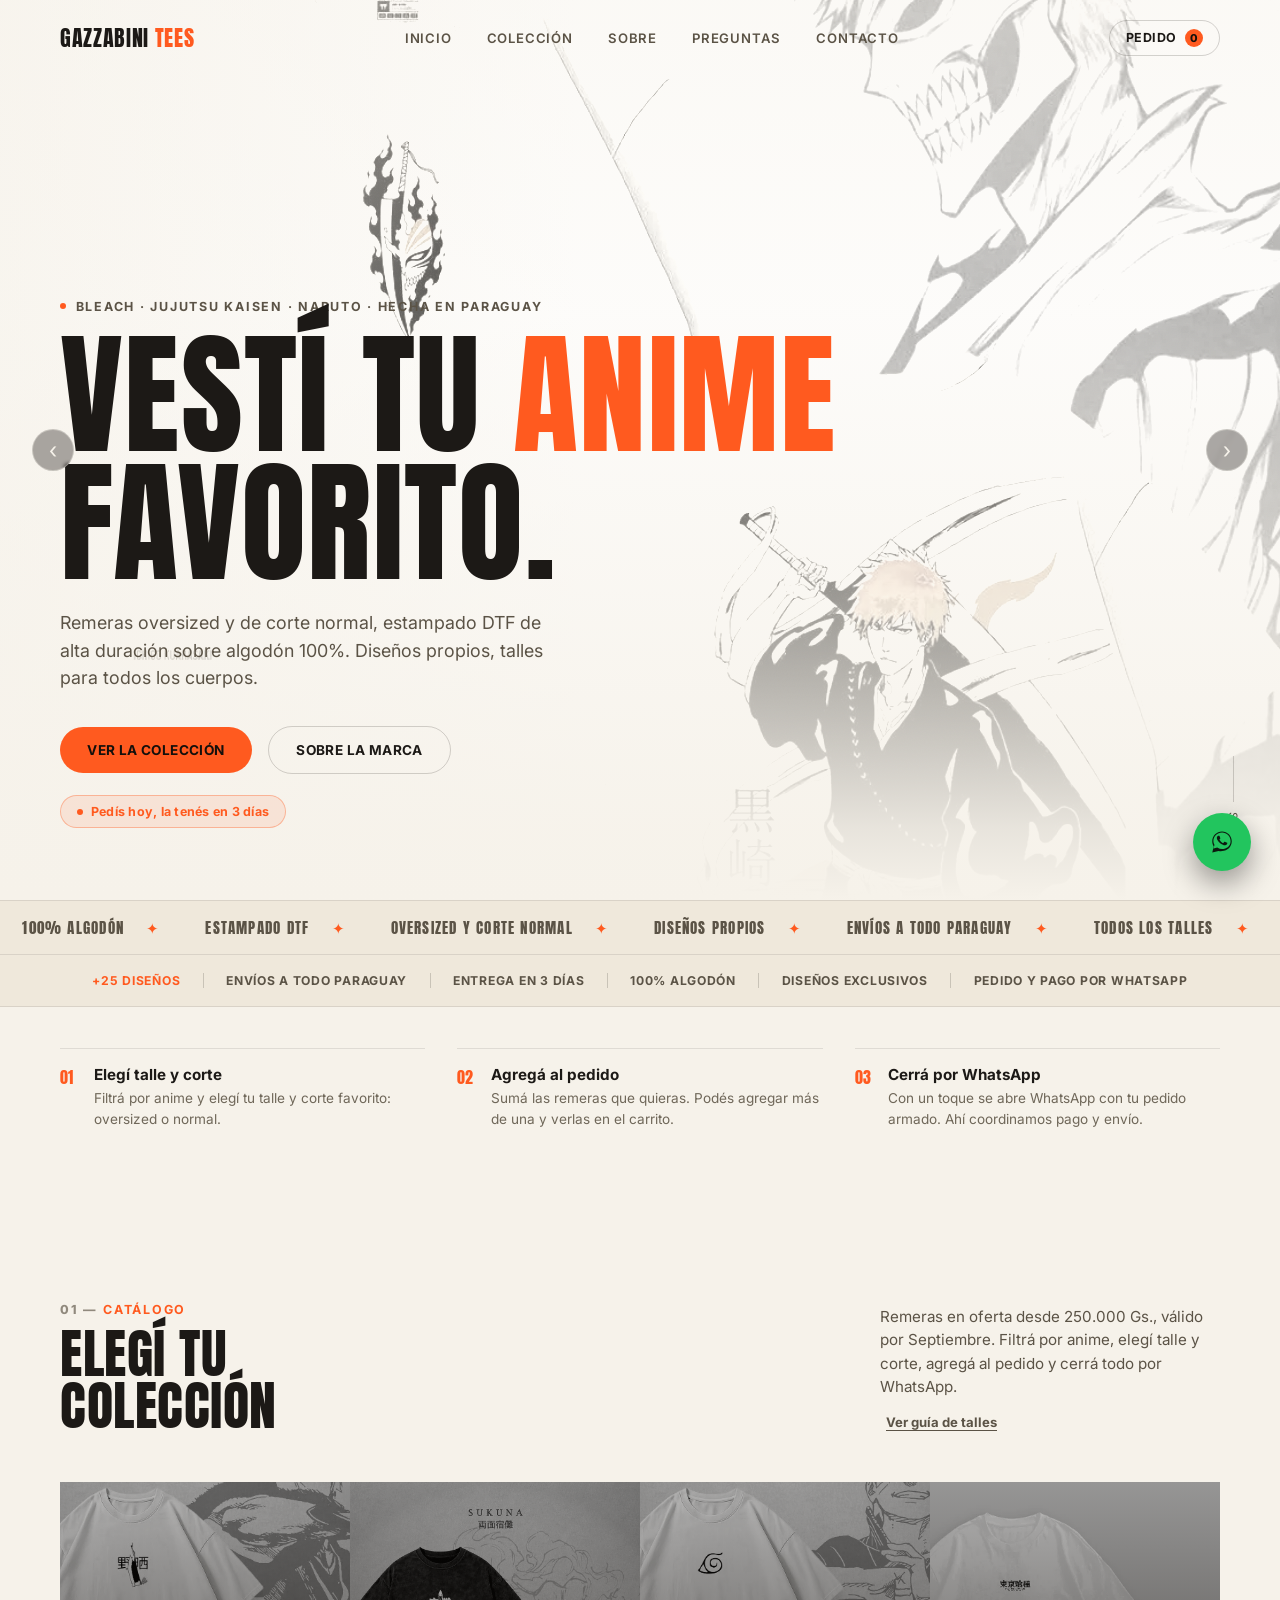
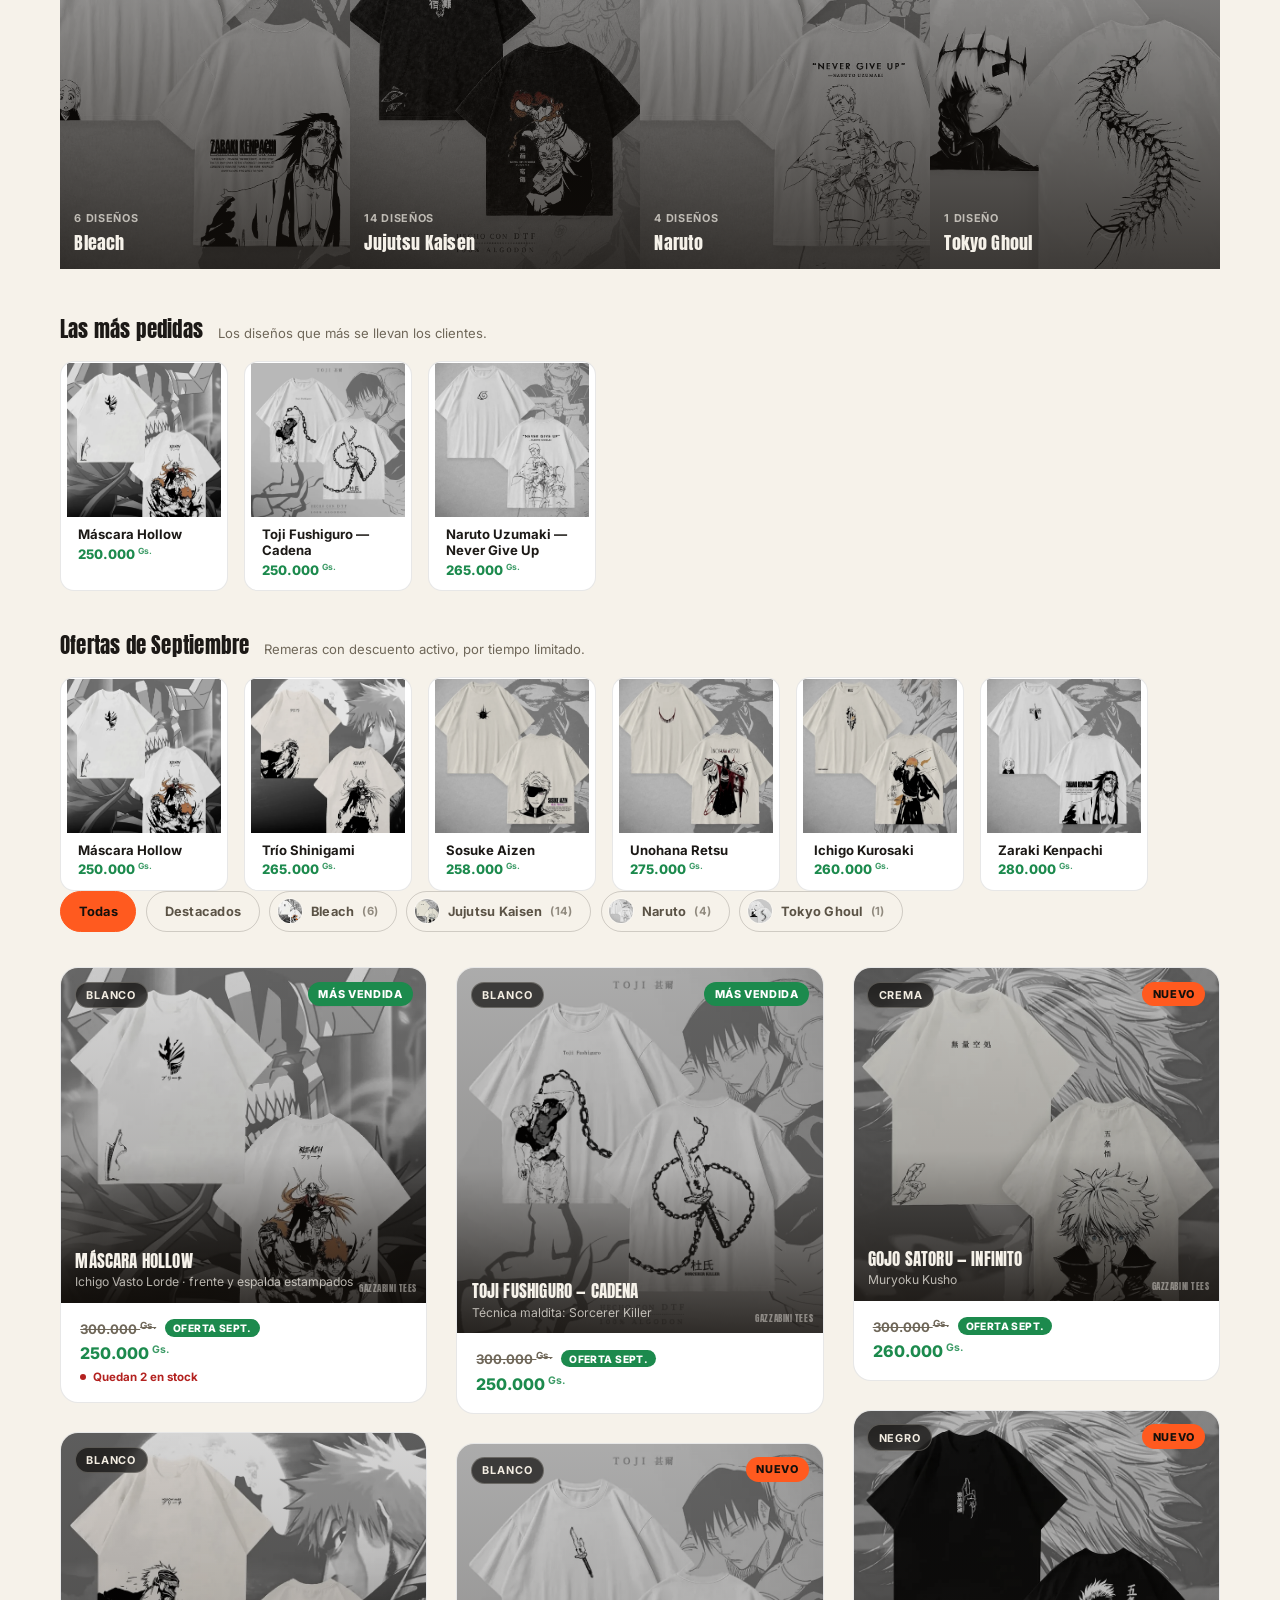
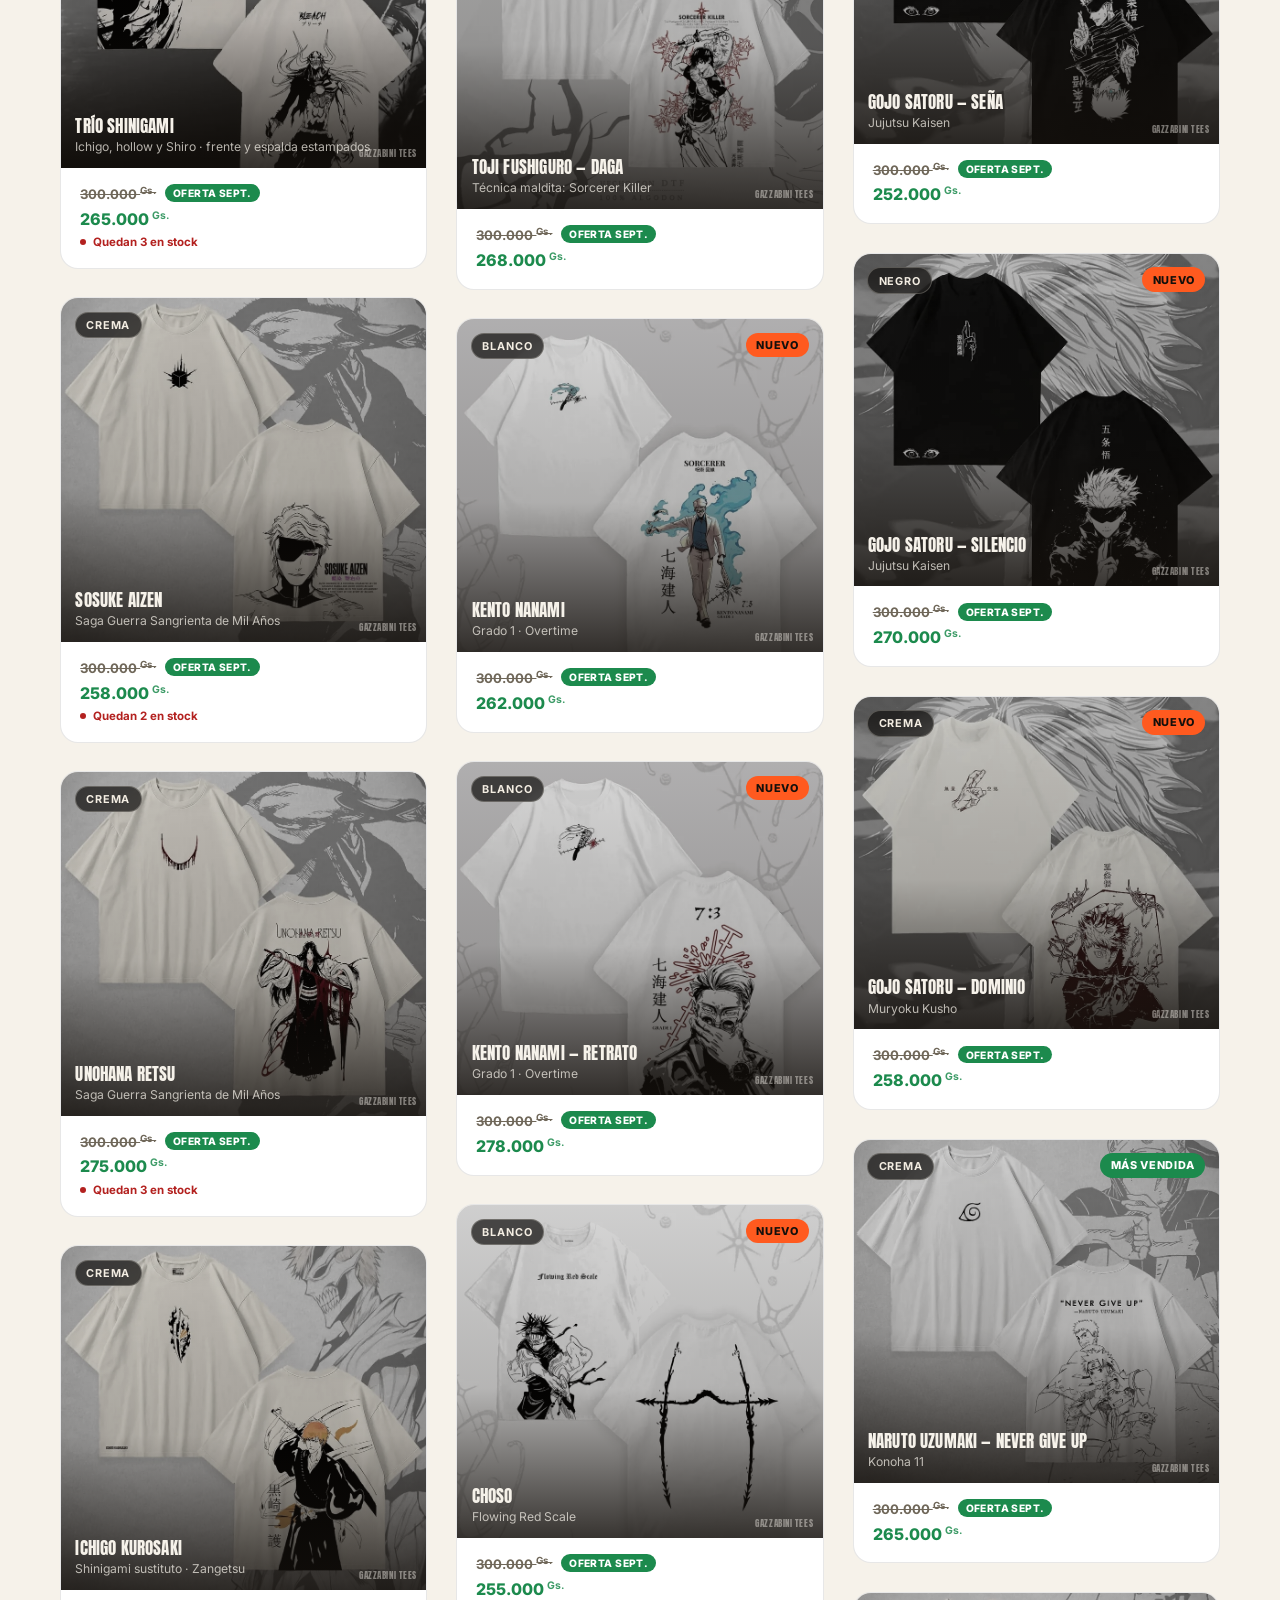
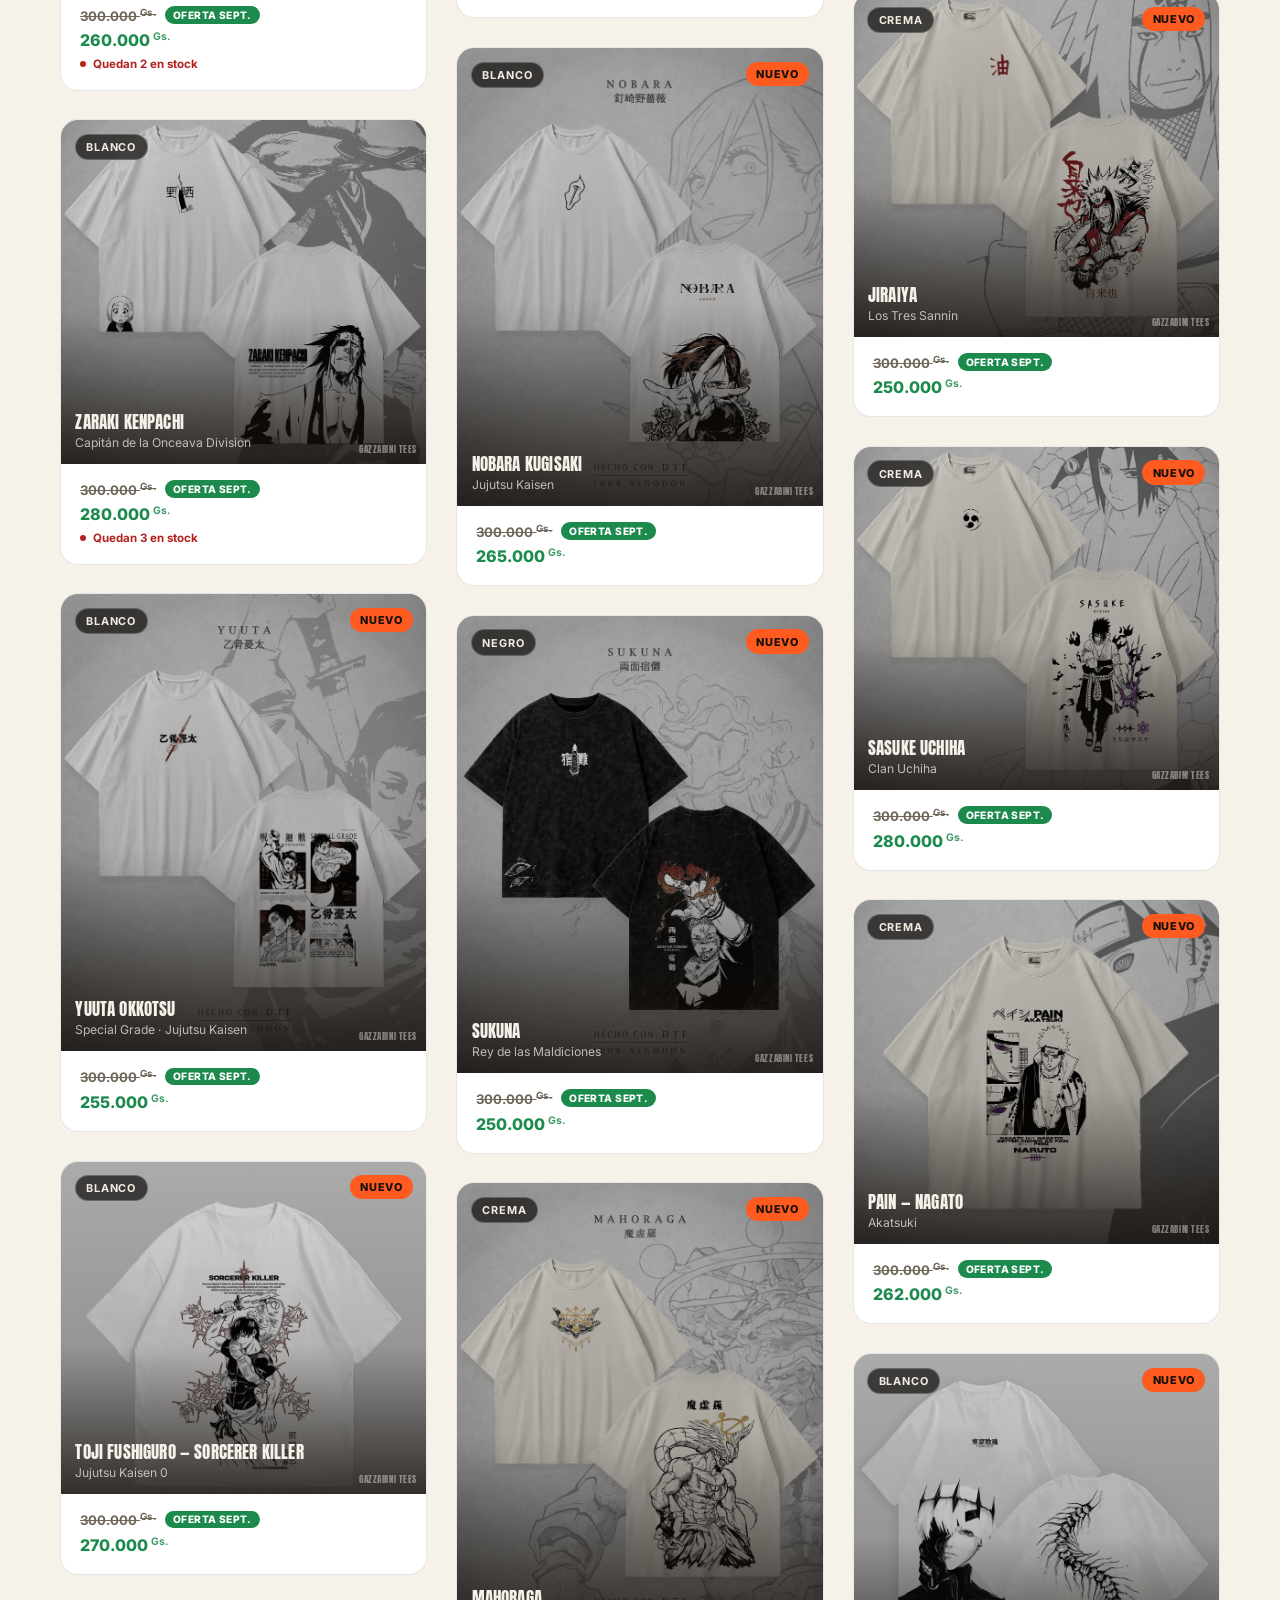
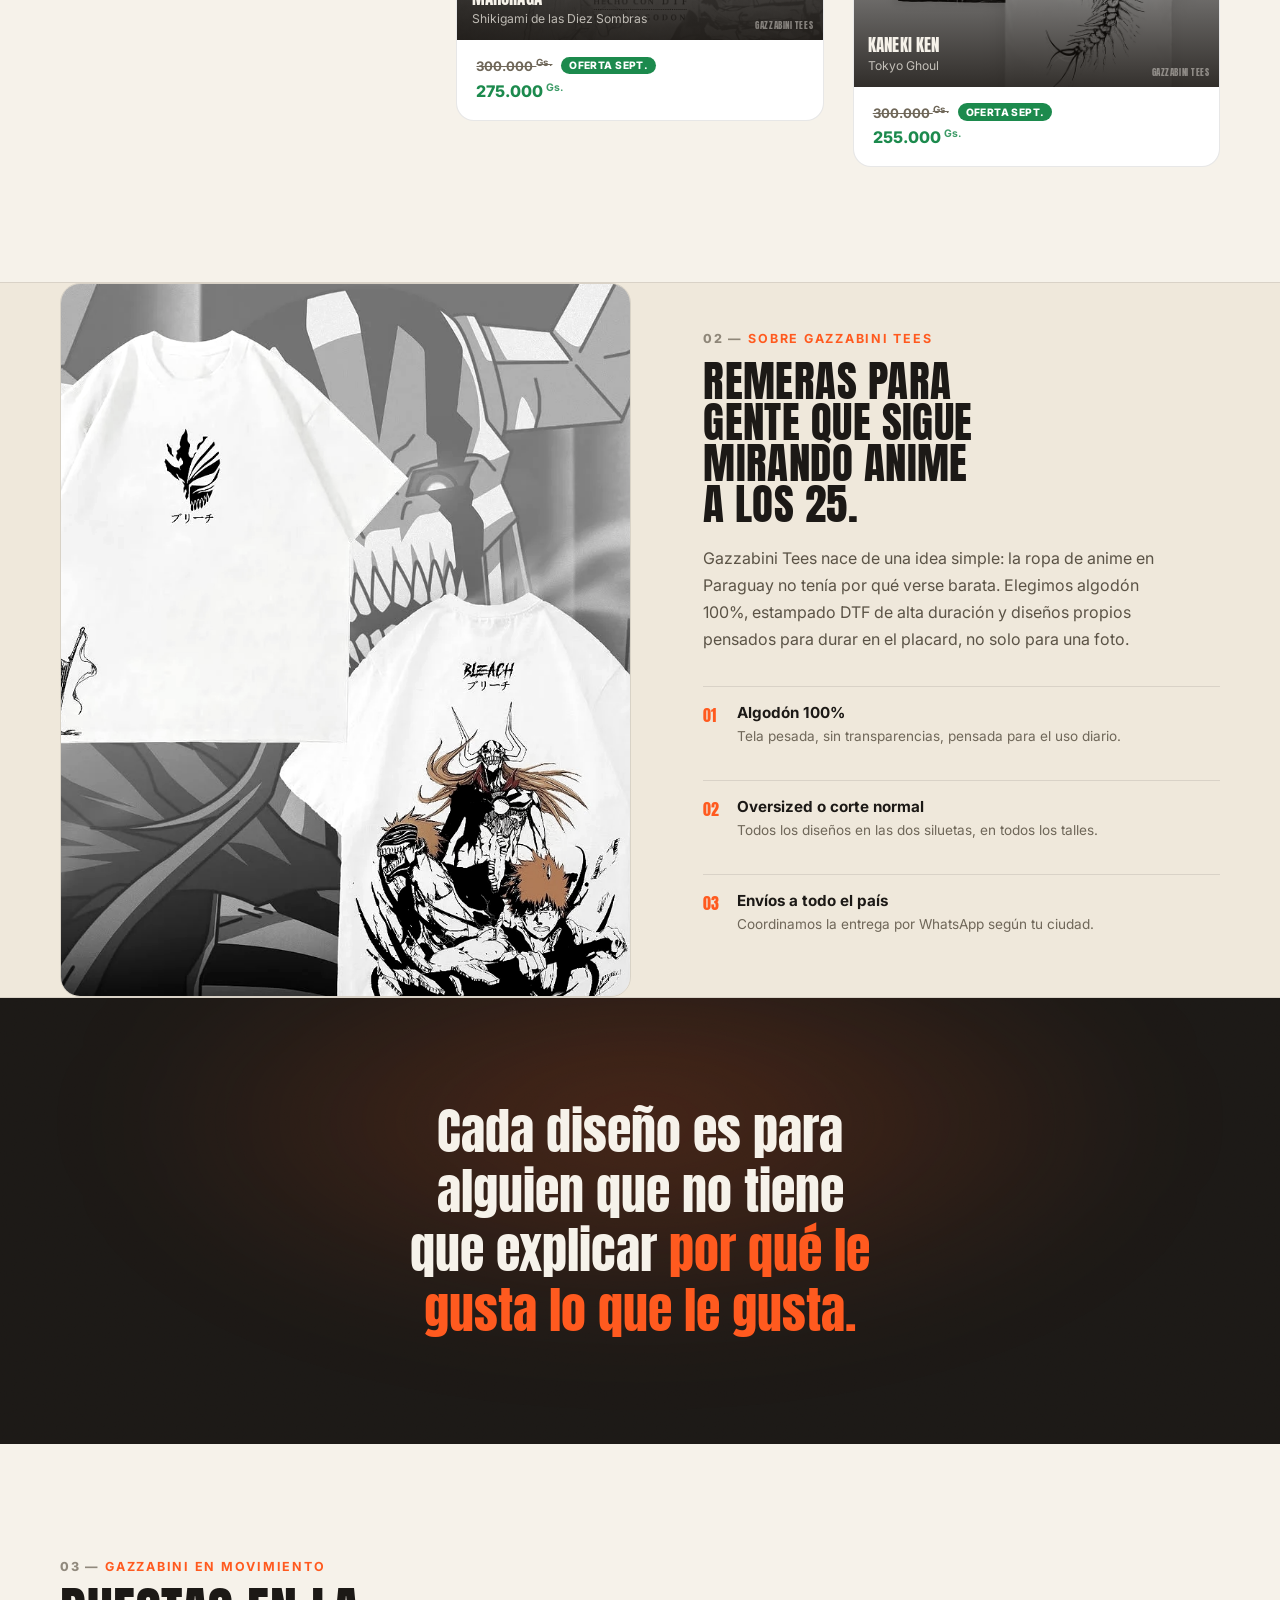
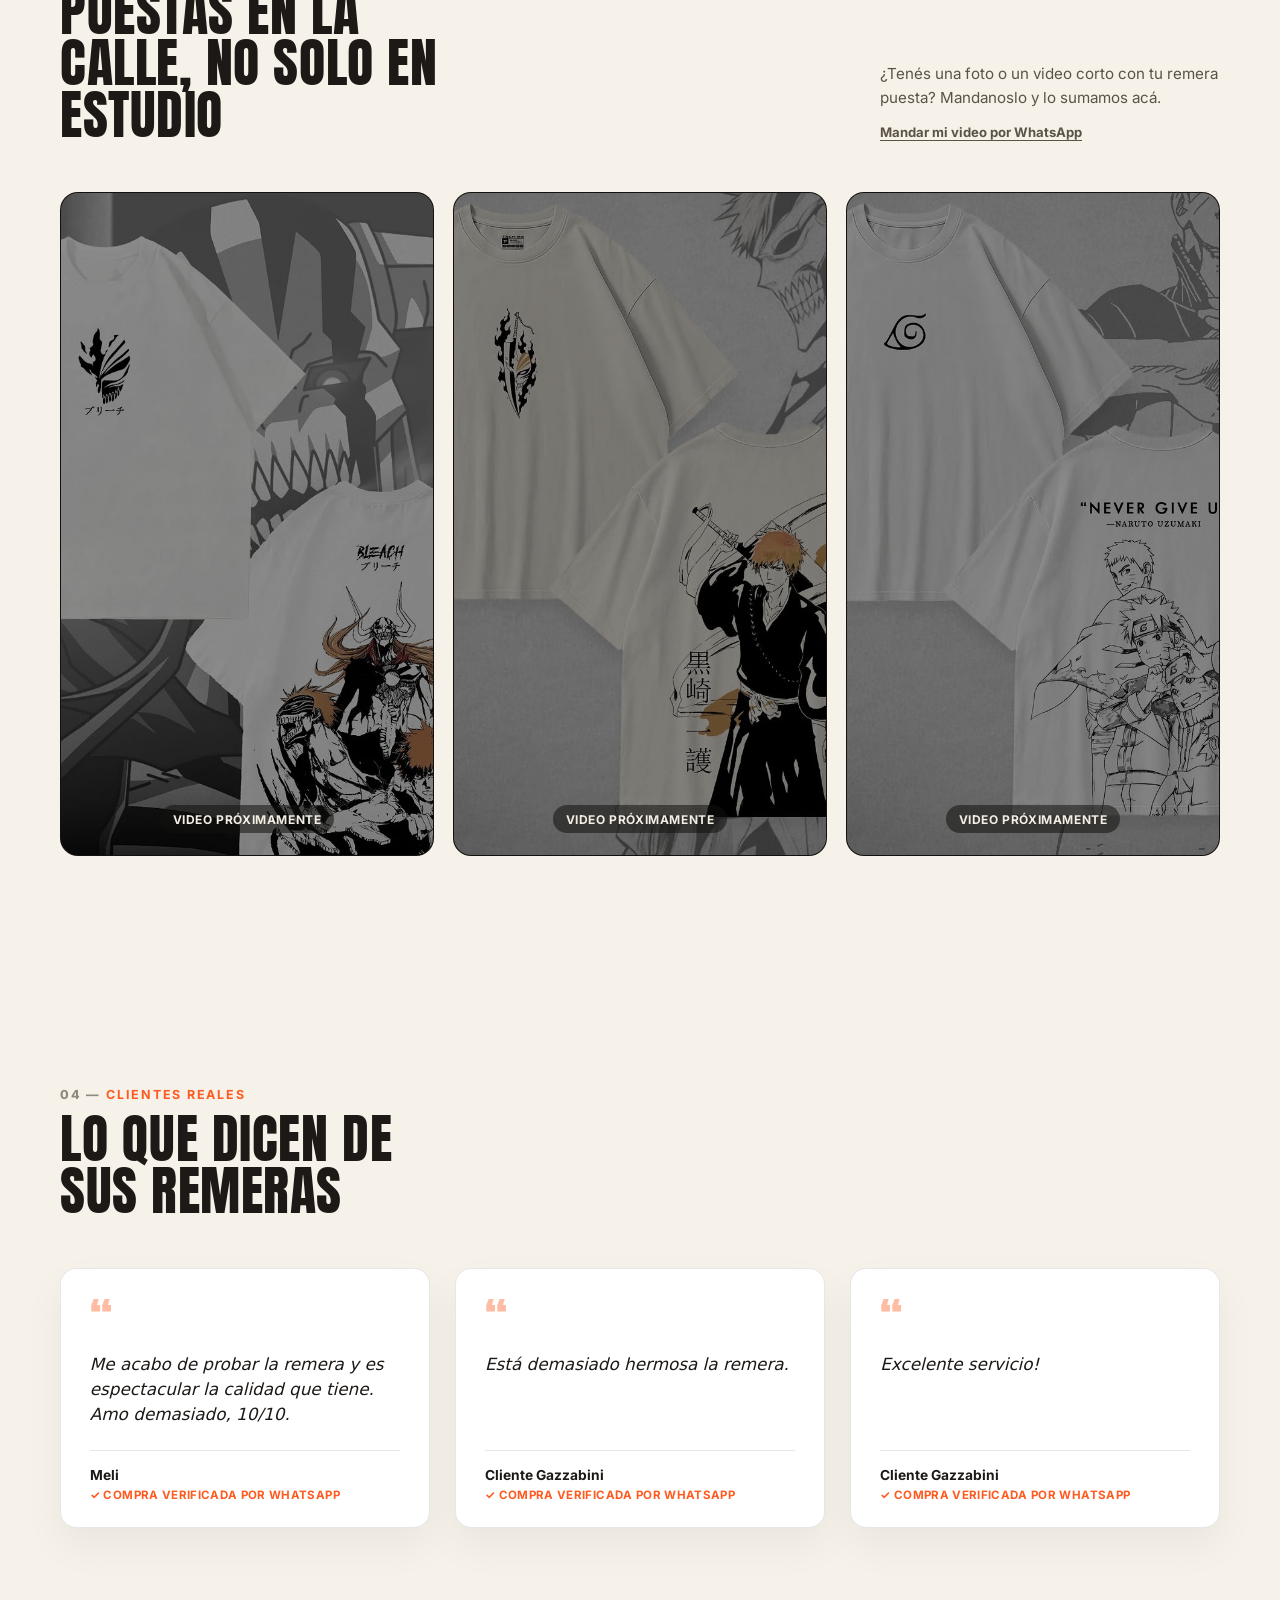
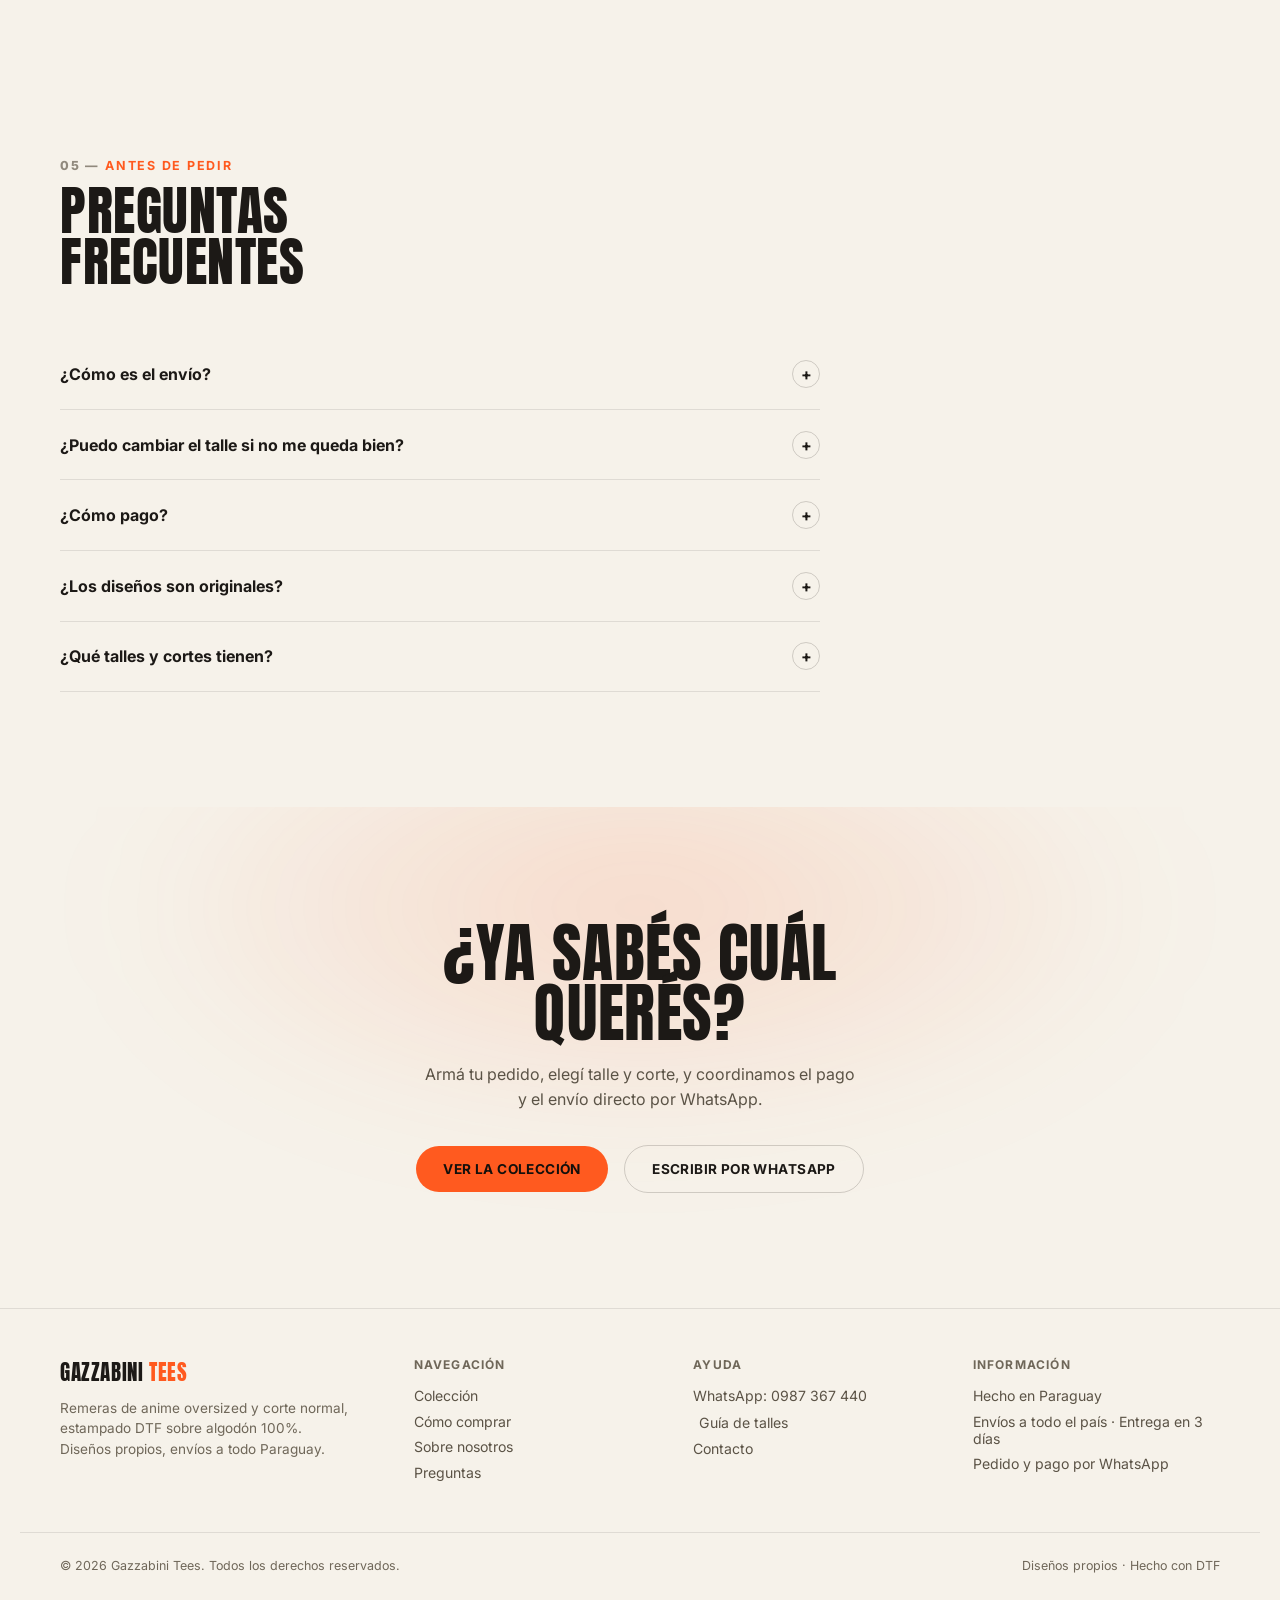
==== commit a8143b27: "Actualizar sitio con nueva versión (index.html, main.js, styles.css) Co-Authored-By: Claude Opus 5 <" ====
--- a/index.html
+++ b/index.html
@@ -40,7 +40,7 @@
 <link rel="preconnect" href="https://fonts.googleapis.com">
 <link rel="preconnect" href="https://fonts.gstatic.com" crossorigin>
 <link rel="stylesheet" href="https://fonts.googleapis.com/css2?family=Anton&family=Inter:wght@400;500;600;700;800&display=swap">
-<link rel="stylesheet" href="styles.css?v=20260906e">
+<link rel="stylesheet" href="styles.css?v=20260908d">
 <link rel="canonical" href="https://felipegazabini24.github.io/gazzabini-tees-web/">
 <link rel="icon" href="data:image/svg+xml,<svg xmlns=%22http://www.w3.org/2000/svg%22 viewBox=%220 0 100 100%22><rect width=%22100%22 height=%22100%22 rx=%2220%22 fill=%22%23121110%22/><text x=%2250%25%22 y=%2262%25%22 font-size=%2260%22 text-anchor=%22middle%22 fill=%22%23ff5a1f%22 font-family=%22sans-serif%22>G</text></svg>">
 
@@ -99,10 +99,15 @@
 
 <!-- ============ HERO ============ -->
 <section class="hero" id="inicio">
-  <div class="hero-bg">
-    <img src="assets/img/ichigo.webp" alt="Remera Ichigo Kurosaki, colección Bleach" loading="eager">
+  <div class="hero-bg" data-hero-bg>
+    <img src="assets/img/ichigo.webp" alt="Remera Ichigo Kurosaki, colección Bleach" loading="eager" data-hero-slide class="is-active">
+    <img src="assets/img/bleach-grupo.webp" alt="Remeras colección Bleach" data-hero-slide>
+    <img src="assets/img/jjk-sukuna.webp" alt="Remera Sukuna, colección Jujutsu Kaisen" data-hero-slide>
+    <img src="assets/img/naruto-grupo.webp" alt="Remeras colección Naruto" data-hero-slide>
   </div>
   <div class="hero-grain"></div>
+  <button class="hero-arrow hero-arrow-prev" data-hero-prev type="button" aria-label="Diseño anterior">‹</button>
+  <button class="hero-arrow hero-arrow-next" data-hero-next type="button" aria-label="Diseño siguiente">›</button>
   <div class="wrap hero-inner">
     <p class="hero-kicker"><span class="dot"></span>Bleach · Jujutsu Kaisen · Naruto · Hecha en Paraguay</p>
     <h1 class="hero-title">Vestí tu <em>anime</em> favorito.</h1>
@@ -278,15 +283,6 @@
           </div>
           <p class="card-price">250.000 <sup>Gs.</sup></p>
           <p class="card-stock">Quedan 2 en stock</p>
-          <div class="card-options">
-            <select class="card-select" data-select="size" aria-label="Talle">
-              <option>S</option><option selected>M</option><option>L</option><option>XL</option><option>XXL</option>
-            </select>
-            <select class="card-select" data-select="fit" aria-label="Corte">
-              <option selected>Oversized</option><option>Corte Normal</option>
-            </select>
-          </div>
-          <button class="card-add" data-add-to-cart>Agregar al pedido</button>
         </div>
       </article>
 
@@ -307,15 +303,6 @@
           </div>
           <p class="card-price">265.000 <sup>Gs.</sup></p>
           <p class="card-stock">Quedan 3 en stock</p>
-          <div class="card-options">
-            <select class="card-select" data-select="size" aria-label="Talle">
-              <option>S</option><option selected>M</option><option>L</option><option>XL</option><option>XXL</option>
-            </select>
-            <select class="card-select" data-select="fit" aria-label="Corte">
-              <option selected>Oversized</option><option>Corte Normal</option>
-            </select>
-          </div>
-          <button class="card-add" data-add-to-cart>Agregar al pedido</button>
         </div>
       </article>
 
@@ -336,15 +323,6 @@
           </div>
           <p class="card-price">258.000 <sup>Gs.</sup></p>
           <p class="card-stock">Quedan 2 en stock</p>
-          <div class="card-options">
-            <select class="card-select" data-select="size" aria-label="Talle">
-              <option>S</option><option selected>M</option><option>L</option><option>XL</option><option>XXL</option>
-            </select>
-            <select class="card-select" data-select="fit" aria-label="Corte">
-              <option selected>Oversized</option><option>Corte Normal</option>
-            </select>
-          </div>
-          <button class="card-add" data-add-to-cart>Agregar al pedido</button>
         </div>
       </article>
 
@@ -365,15 +343,6 @@
           </div>
           <p class="card-price">275.000 <sup>Gs.</sup></p>
           <p class="card-stock">Quedan 3 en stock</p>
-          <div class="card-options">
-            <select class="card-select" data-select="size" aria-label="Talle">
-              <option>S</option><option selected>M</option><option>L</option><option>XL</option><option>XXL</option>
-            </select>
-            <select class="card-select" data-select="fit" aria-label="Corte">
-              <option selected>Oversized</option><option>Corte Normal</option>
-            </select>
-          </div>
-          <button class="card-add" data-add-to-cart>Agregar al pedido</button>
         </div>
       </article>
 
@@ -394,15 +363,6 @@
           </div>
           <p class="card-price">260.000 <sup>Gs.</sup></p>
           <p class="card-stock">Quedan 2 en stock</p>
-          <div class="card-options">
-            <select class="card-select" data-select="size" aria-label="Talle">
-              <option>S</option><option selected>M</option><option>L</option><option>XL</option><option>XXL</option>
-            </select>
-            <select class="card-select" data-select="fit" aria-label="Corte">
-              <option selected>Oversized</option><option>Corte Normal</option>
-            </select>
-          </div>
-          <button class="card-add" data-add-to-cart>Agregar al pedido</button>
         </div>
       </article>
 
@@ -423,15 +383,6 @@
           </div>
           <p class="card-price">280.000 <sup>Gs.</sup></p>
           <p class="card-stock">Quedan 3 en stock</p>
-          <div class="card-options">
-            <select class="card-select" data-select="size" aria-label="Talle">
-              <option>S</option><option selected>M</option><option>L</option><option>XL</option><option>XXL</option>
-            </select>
-            <select class="card-select" data-select="fit" aria-label="Corte">
-              <option selected>Oversized</option><option>Corte Normal</option>
-            </select>
-          </div>
-          <button class="card-add" data-add-to-cart>Agregar al pedido</button>
         </div>
       </article>
 
@@ -452,15 +403,6 @@
             <span class="card-price-badge">Oferta Sept.</span>
           </div>
           <p class="card-price">255.000 <sup>Gs.</sup></p>
-          <div class="card-options">
-            <select class="card-select" data-select="size" aria-label="Talle">
-              <option>S</option><option selected>M</option><option>L</option><option>XL</option><option>XXL</option>
-            </select>
-            <select class="card-select" data-select="fit" aria-label="Corte">
-              <option selected>Oversized</option><option>Corte Normal</option>
-            </select>
-          </div>
-          <button class="card-add" data-add-to-cart>Agregar al pedido</button>
         </div>
       </article>
 
@@ -481,15 +423,6 @@
             <span class="card-price-badge">Oferta Sept.</span>
           </div>
           <p class="card-price">270.000 <sup>Gs.</sup></p>
-          <div class="card-options">
-            <select class="card-select" data-select="size" aria-label="Talle">
-              <option>S</option><option selected>M</option><option>L</option><option>XL</option><option>XXL</option>
-            </select>
-            <select class="card-select" data-select="fit" aria-label="Corte">
-              <option selected>Oversized</option><option>Corte Normal</option>
-            </select>
-          </div>
-          <button class="card-add" data-add-to-cart>Agregar al pedido</button>
         </div>
       </article>
 
@@ -510,15 +443,6 @@
             <span class="card-price-badge">Oferta Sept.</span>
           </div>
           <p class="card-price">250.000 <sup>Gs.</sup></p>
-          <div class="card-options">
-            <select class="card-select" data-select="size" aria-label="Talle">
-              <option>S</option><option selected>M</option><option>L</option><option>XL</option><option>XXL</option>
-            </select>
-            <select class="card-select" data-select="fit" aria-label="Corte">
-              <option selected>Oversized</option><option>Corte Normal</option>
-            </select>
-          </div>
-          <button class="card-add" data-add-to-cart>Agregar al pedido</button>
         </div>
       </article>
 
@@ -539,15 +463,6 @@
             <span class="card-price-badge">Oferta Sept.</span>
           </div>
           <p class="card-price">268.000 <sup>Gs.</sup></p>
-          <div class="card-options">
-            <select class="card-select" data-select="size" aria-label="Talle">
-              <option>S</option><option selected>M</option><option>L</option><option>XL</option><option>XXL</option>
-            </select>
-            <select class="card-select" data-select="fit" aria-label="Corte">
-              <option selected>Oversized</option><option>Corte Normal</option>
-            </select>
-          </div>
-          <button class="card-add" data-add-to-cart>Agregar al pedido</button>
         </div>
       </article>
 
@@ -568,15 +483,6 @@
             <span class="card-price-badge">Oferta Sept.</span>
           </div>
           <p class="card-price">262.000 <sup>Gs.</sup></p>
-          <div class="card-options">
-            <select class="card-select" data-select="size" aria-label="Talle">
-              <option>S</option><option selected>M</option><option>L</option><option>XL</option><option>XXL</option>
-            </select>
-            <select class="card-select" data-select="fit" aria-label="Corte">
-              <option selected>Oversized</option><option>Corte Normal</option>
-            </select>
-          </div>
-          <button class="card-add" data-add-to-cart>Agregar al pedido</button>
         </div>
       </article>
 
@@ -597,15 +503,6 @@
             <span class="card-price-badge">Oferta Sept.</span>
           </div>
           <p class="card-price">278.000 <sup>Gs.</sup></p>
-          <div class="card-options">
-            <select class="card-select" data-select="size" aria-label="Talle">
-              <option>S</option><option selected>M</option><option>L</option><option>XL</option><option>XXL</option>
-            </select>
-            <select class="card-select" data-select="fit" aria-label="Corte">
-              <option selected>Oversized</option><option>Corte Normal</option>
-            </select>
-          </div>
-          <button class="card-add" data-add-to-cart>Agregar al pedido</button>
         </div>
       </article>
 
@@ -626,15 +523,6 @@
             <span class="card-price-badge">Oferta Sept.</span>
           </div>
           <p class="card-price">255.000 <sup>Gs.</sup></p>
-          <div class="card-options">
-            <select class="card-select" data-select="size" aria-label="Talle">
-              <option>S</option><option selected>M</option><option>L</option><option>XL</option><option>XXL</option>
-            </select>
-            <select class="card-select" data-select="fit" aria-label="Corte">
-              <option selected>Oversized</option><option>Corte Normal</option>
-            </select>
-          </div>
-          <button class="card-add" data-add-to-cart>Agregar al pedido</button>
         </div>
       </article>
 
@@ -655,15 +543,6 @@
             <span class="card-price-badge">Oferta Sept.</span>
           </div>
           <p class="card-price">265.000 <sup>Gs.</sup></p>
-          <div class="card-options">
-            <select class="card-select" data-select="size" aria-label="Talle">
-              <option>S</option><option selected>M</option><option>L</option><option>XL</option><option>XXL</option>
-            </select>
-            <select class="card-select" data-select="fit" aria-label="Corte">
-              <option selected>Oversized</option><option>Corte Normal</option>
-            </select>
-          </div>
-          <button class="card-add" data-add-to-cart>Agregar al pedido</button>
         </div>
       </article>
 
@@ -684,15 +563,6 @@
             <span class="card-price-badge">Oferta Sept.</span>
           </div>
           <p class="card-price">250.000 <sup>Gs.</sup></p>
-          <div class="card-options">
-            <select class="card-select" data-select="size" aria-label="Talle">
-              <option>S</option><option selected>M</option><option>L</option><option>XL</option><option>XXL</option>
-            </select>
-            <select class="card-select" data-select="fit" aria-label="Corte">
-              <option selected>Oversized</option><option>Corte Normal</option>
-            </select>
-          </div>
-          <button class="card-add" data-add-to-cart>Agregar al pedido</button>
         </div>
       </article>
 
@@ -713,15 +583,6 @@
             <span class="card-price-badge">Oferta Sept.</span>
           </div>
           <p class="card-price">275.000 <sup>Gs.</sup></p>
-          <div class="card-options">
-            <select class="card-select" data-select="size" aria-label="Talle">
-              <option>S</option><option selected>M</option><option>L</option><option>XL</option><option>XXL</option>
-            </select>
-            <select class="card-select" data-select="fit" aria-label="Corte">
-              <option selected>Oversized</option><option>Corte Normal</option>
-            </select>
-          </div>
-          <button class="card-add" data-add-to-cart>Agregar al pedido</button>
         </div>
       </article>
 
@@ -742,15 +603,6 @@
             <span class="card-price-badge">Oferta Sept.</span>
           </div>
           <p class="card-price">260.000 <sup>Gs.</sup></p>
-          <div class="card-options">
-            <select class="card-select" data-select="size" aria-label="Talle">
-              <option>S</option><option selected>M</option><option>L</option><option>XL</option><option>XXL</option>
-            </select>
-            <select class="card-select" data-select="fit" aria-label="Corte">
-              <option selected>Oversized</option><option>Corte Normal</option>
-            </select>
-          </div>
-          <button class="card-add" data-add-to-cart>Agregar al pedido</button>
         </div>
       </article>
 
@@ -771,15 +623,6 @@
             <span class="card-price-badge">Oferta Sept.</span>
           </div>
           <p class="card-price">252.000 <sup>Gs.</sup></p>
-          <div class="card-options">
-            <select class="card-select" data-select="size" aria-label="Talle">
-              <option>S</option><option selected>M</option><option>L</option><option>XL</option><option>XXL</option>
-            </select>
-            <select class="card-select" data-select="fit" aria-label="Corte">
-              <option selected>Oversized</option><option>Corte Normal</option>
-            </select>
-          </div>
-          <button class="card-add" data-add-to-cart>Agregar al pedido</button>
         </div>
       </article>
 
@@ -800,15 +643,6 @@
             <span class="card-price-badge">Oferta Sept.</span>
           </div>
           <p class="card-price">270.000 <sup>Gs.</sup></p>
-          <div class="card-options">
-            <select class="card-select" data-select="size" aria-label="Talle">
-              <option>S</option><option selected>M</option><option>L</option><option>XL</option><option>XXL</option>
-            </select>
-            <select class="card-select" data-select="fit" aria-label="Corte">
-              <option selected>Oversized</option><option>Corte Normal</option>
-            </select>
-          </div>
-          <button class="card-add" data-add-to-cart>Agregar al pedido</button>
         </div>
       </article>
 
@@ -829,15 +663,6 @@
             <span class="card-price-badge">Oferta Sept.</span>
           </div>
           <p class="card-price">258.000 <sup>Gs.</sup></p>
-          <div class="card-options">
-            <select class="card-select" data-select="size" aria-label="Talle">
-              <option>S</option><option selected>M</option><option>L</option><option>XL</option><option>XXL</option>
-            </select>
-            <select class="card-select" data-select="fit" aria-label="Corte">
-              <option selected>Oversized</option><option>Corte Normal</option>
-            </select>
-          </div>
-          <button class="card-add" data-add-to-cart>Agregar al pedido</button>
         </div>
       </article>
 
@@ -858,15 +683,6 @@
             <span class="card-price-badge">Oferta Sept.</span>
           </div>
           <p class="card-price">265.000 <sup>Gs.</sup></p>
-          <div class="card-options">
-            <select class="card-select" data-select="size" aria-label="Talle">
-              <option>S</option><option selected>M</option><option>L</option><option>XL</option><option>XXL</option>
-            </select>
-            <select class="card-select" data-select="fit" aria-label="Corte">
-              <option selected>Oversized</option><option>Corte Normal</option>
-            </select>
-          </div>
-          <button class="card-add" data-add-to-cart>Agregar al pedido</button>
         </div>
       </article>
 
@@ -887,15 +703,6 @@
             <span class="card-price-badge">Oferta Sept.</span>
           </div>
           <p class="card-price">250.000 <sup>Gs.</sup></p>
-          <div class="card-options">
-            <select class="card-select" data-select="size" aria-label="Talle">
-              <option>S</option><option selected>M</option><option>L</option><option>XL</option><option>XXL</option>
-            </select>
-            <select class="card-select" data-select="fit" aria-label="Corte">
-              <option selected>Oversized</option><option>Corte Normal</option>
-            </select>
-          </div>
-          <button class="card-add" data-add-to-cart>Agregar al pedido</button>
         </div>
       </article>
 
@@ -916,15 +723,6 @@
             <span class="card-price-badge">Oferta Sept.</span>
           </div>
           <p class="card-price">280.000 <sup>Gs.</sup></p>
-          <div class="card-options">
-            <select class="card-select" data-select="size" aria-label="Talle">
-              <option>S</option><option selected>M</option><option>L</option><option>XL</option><option>XXL</option>
-            </select>
-            <select class="card-select" data-select="fit" aria-label="Corte">
-              <option selected>Oversized</option><option>Corte Normal</option>
-            </select>
-          </div>
-          <button class="card-add" data-add-to-cart>Agregar al pedido</button>
         </div>
       </article>
 
@@ -945,15 +743,6 @@
             <span class="card-price-badge">Oferta Sept.</span>
           </div>
           <p class="card-price">262.000 <sup>Gs.</sup></p>
-          <div class="card-options">
-            <select class="card-select" data-select="size" aria-label="Talle">
-              <option>S</option><option selected>M</option><option>L</option><option>XL</option><option>XXL</option>
-            </select>
-            <select class="card-select" data-select="fit" aria-label="Corte">
-              <option selected>Oversized</option><option>Corte Normal</option>
-            </select>
-          </div>
-          <button class="card-add" data-add-to-cart>Agregar al pedido</button>
         </div>
       </article>
 
@@ -974,15 +763,6 @@
             <span class="card-price-badge">Oferta Sept.</span>
           </div>
           <p class="card-price">255.000 <sup>Gs.</sup></p>
-          <div class="card-options">
-            <select class="card-select" data-select="size" aria-label="Talle">
-              <option>S</option><option selected>M</option><option>L</option><option>XL</option><option>XXL</option>
-            </select>
-            <select class="card-select" data-select="fit" aria-label="Corte">
-              <option selected>Oversized</option><option>Corte Normal</option>
-            </select>
-          </div>
-          <button class="card-add" data-add-to-cart>Agregar al pedido</button>
         </div>
       </article>
 
@@ -1052,34 +832,37 @@
 
     <div class="movement-grid reveal" data-movement>
       <div class="movement-card">
-        <video class="movement-video" data-movement-video muted loop playsinline preload="metadata" poster="assets/img/hollow-mask.webp">
+        <video class="movement-video" data-movement-video autoplay muted loop playsinline preload="metadata" poster="assets/img/hollow-mask.webp">
           <source src="assets/video/cliente-1.mp4" type="video/mp4">
         </video>
         <div class="movement-fallback" data-movement-fallback hidden>
           <img src="assets/img/hollow-mask.webp" alt="">
           <span>Video próximamente</span>
         </div>
-        <button class="movement-play" data-movement-play type="button" aria-label="Reproducir video">▶</button>
+        <button class="movement-sound" data-movement-sound type="button" aria-label="Activar sonido">🔇</button>
+        <span class="movement-sound-badge" data-movement-sound-badge>Sin sonido</span>
       </div>
       <div class="movement-card">
-        <video class="movement-video" data-movement-video muted loop playsinline preload="metadata" poster="assets/img/ichigo.webp">
+        <video class="movement-video" data-movement-video autoplay muted loop playsinline preload="metadata" poster="assets/img/ichigo.webp">
           <source src="assets/video/cliente-2.mp4" type="video/mp4">
         </video>
         <div class="movement-fallback" data-movement-fallback hidden>
           <img src="assets/img/ichigo.webp" alt="">
           <span>Video próximamente</span>
         </div>
-        <button class="movement-play" data-movement-play type="button" aria-label="Reproducir video">▶</button>
+        <button class="movement-sound" data-movement-sound type="button" aria-label="Activar sonido">🔇</button>
+        <span class="movement-sound-badge" data-movement-sound-badge>Sin sonido</span>
       </div>
       <div class="movement-card">
-        <video class="movement-video" data-movement-video muted loop playsinline preload="metadata" poster="assets/img/naruto-grupo.webp">
+        <video class="movement-video" data-movement-video autoplay muted loop playsinline preload="metadata" poster="assets/img/naruto-grupo.webp">
           <source src="assets/video/cliente-3.mp4" type="video/mp4">
         </video>
         <div class="movement-fallback" data-movement-fallback hidden>
           <img src="assets/img/naruto-grupo.webp" alt="">
           <span>Video próximamente</span>
         </div>
-        <button class="movement-play" data-movement-play type="button" aria-label="Reproducir video">▶</button>
+        <button class="movement-sound" data-movement-sound type="button" aria-label="Activar sonido">🔇</button>
+        <span class="movement-sound-badge" data-movement-sound-badge>Sin sonido</span>
       </div>
     </div>
   </div>
@@ -1205,14 +988,21 @@
     <div class="footer-col">
       <div class="footer-col-title">Navegación</div>
       <a href="#coleccion">Colección</a>
+      <a href="#como-comprar">Cómo comprar</a>
       <a href="#sobre">Sobre nosotros</a>
       <a href="#preguntas">Preguntas</a>
+    </div>
+    <div class="footer-col">
+      <div class="footer-col-title">Ayuda</div>
+      <a href="https://wa.me/595987367440" target="_blank" rel="noopener">WhatsApp: 0987 367 440</a>
+      <button type="button" class="footer-link-btn" data-sizeguide-open>Guía de talles</button>
       <a href="#contacto">Contacto</a>
     </div>
     <div class="footer-col">
-      <div class="footer-col-title">Contacto</div>
-      <a href="https://wa.me/595987367440" target="_blank" rel="noopener">WhatsApp: 0987 367 440</a>
-      <p>Asunción, Paraguay</p>
+      <div class="footer-col-title">Información</div>
+      <p>Hecho en Paraguay</p>
+      <p>Envíos a todo el país · Entrega en 3 días</p>
+      <p>Pedido y pago por WhatsApp</p>
     </div>
   </div>
   <div class="wrap footer-bottom">
@@ -1263,13 +1053,6 @@
         <h3 class="lightbox-name" data-lightbox-name></h3>
         <p class="lightbox-price" data-lightbox-price></p>
 
-        <div class="lightbox-trust">
-          <span>Algodón 100%</span>
-          <span>DTF alta duración</span>
-          <span>Diseño propio</span>
-          <span>Hecha en Paraguay</span>
-        </div>
-
         <div class="lightbox-options">
           <select class="lightbox-select" data-lightbox-select="size" aria-label="Talle">
             <option>S</option><option>M</option><option>L</option><option>XL</option><option>XXL</option>
@@ -1287,7 +1070,21 @@
 
         <button class="lightbox-add" data-lightbox-add type="button">Agregar al pedido</button>
 
-        <p class="lightbox-shipping">Envíos a todo Paraguay · Entrega en 3 días · Pedido y pago por WhatsApp</p>
+        <div class="lightbox-tabs" role="tablist">
+          <button class="lightbox-tab is-active" data-lightbox-tab="detalles" type="button" role="tab" aria-selected="true">Detalles</button>
+          <button class="lightbox-tab" data-lightbox-tab="envio" type="button" role="tab" aria-selected="false">Envío</button>
+        </div>
+        <div class="lightbox-tabpanel" data-lightbox-tabpanel="detalles" role="tabpanel">
+          <div class="lightbox-trust">
+            <span>Algodón 100%</span>
+            <span>DTF alta duración</span>
+            <span>Diseño propio</span>
+            <span>Hecha en Paraguay</span>
+          </div>
+        </div>
+        <div class="lightbox-tabpanel" data-lightbox-tabpanel="envio" role="tabpanel" hidden>
+          <p class="lightbox-shipping">Envíos a todo Paraguay · Entrega en 3 días · Pedido y pago por WhatsApp</p>
+        </div>
       </div>
     </div>
     <div class="lightbox-related" data-lightbox-related hidden>
@@ -1330,6 +1127,6 @@
   </div>
 </div>
 
-<script defer src="main.js?v=20260906d"></script>
+<script defer src="main.js?v=20260908d"></script>
 </body>
 </html>
--- a/styles.css
+++ b/styles.css
@@ -192,12 +192,42 @@
   z-index: 0;
 }
 .hero-bg img {
+  position: absolute;
+  inset: 0;
   width: 100%;
   height: 100%;
   object-fit: cover;
   object-position: center 20%;
   filter: saturate(0.12) contrast(1.02) brightness(1.5);
   transform: scale(1.05);
+  opacity: 0;
+  transition: opacity 1.1s ease;
+}
+.hero-bg img.is-active { opacity: 1; }
+.hero-arrow {
+  position: absolute;
+  top: 50%;
+  z-index: 3;
+  transform: translateY(-50%);
+  width: 42px;
+  height: 42px;
+  border-radius: 50%;
+  border: 1px solid rgba(246,242,234,0.4);
+  background: rgba(20,16,12,0.35);
+  color: #f6f2ea;
+  font-size: 1.4rem;
+  line-height: 1;
+  display: flex;
+  align-items: center;
+  justify-content: center;
+  backdrop-filter: blur(2px);
+  transition: background .2s, border-color .2s;
+}
+.hero-arrow:hover { background: rgba(20,16,12,0.6); border-color: var(--accent); }
+.hero-arrow-prev { left: clamp(0.8rem, 3vw, 2rem); }
+.hero-arrow-next { right: clamp(0.8rem, 3vw, 2rem); }
+@media (max-width: 700px) {
+  .hero-arrow { width: 34px; height: 34px; font-size: 1.1rem; }
 }
 .hero-bg::after {
   content: "";
@@ -396,15 +426,15 @@
 .worlds-grid {
   display: grid;
   grid-template-columns: repeat(4, 1fr);
-  gap: 1rem;
+  gap: 0;
   margin-bottom: clamp(2rem, 4vw, 2.8rem);
 }
 .world-card {
   position: relative;
   aspect-ratio: 3 / 4;
-  border-radius: 16px;
+  border-radius: 0;
   overflow: hidden;
-  border: 1px solid var(--line);
+  border: none;
   background: #14100c;
   padding: 0;
   text-align: left;
@@ -644,6 +674,7 @@
   justify-content: center;
   padding-bottom: 1.4rem;
 }
+.movement-fallback[hidden] { display: none; }
 .movement-fallback img { filter: grayscale(0.5) brightness(0.55); }
 .movement-fallback span {
   position: relative;
@@ -657,23 +688,39 @@
   padding: 0.4rem 0.8rem;
   border-radius: 999px;
 }
-.movement-play {
+.movement-sound {
   position: absolute;
   top: 50%; left: 50%;
   transform: translate(-50%, -50%);
   z-index: 2;
   width: 54px; height: 54px;
   border-radius: 50%;
-  background: rgba(246,242,234,0.9);
-  color: #14100c;
-  display: flex;
-  align-items: center;
-  justify-content: center;
-  font-size: 1.1rem;
-  transition: transform .25s var(--ease-out), opacity .25s;
-}
-.movement-play:hover { transform: translate(-50%, -50%) scale(1.08); }
-.movement-play.is-playing { opacity: 0; pointer-events: none; }
+  background: rgba(20,16,12,0.45);
+  border: 1px solid rgba(246,242,234,0.4);
+  color: #f6f2ea;
+  display: flex;
+  align-items: center;
+  justify-content: center;
+  font-size: 1.2rem;
+  backdrop-filter: blur(2px);
+  transition: transform .25s var(--ease-out), background .2s;
+}
+.movement-sound:hover { transform: translate(-50%, -50%) scale(1.08); background: rgba(20,16,12,0.65); }
+.movement-sound-badge {
+  position: absolute;
+  right: 0.8rem;
+  bottom: 0.8rem;
+  z-index: 2;
+  font-size: 0.66rem;
+  font-weight: 700;
+  letter-spacing: 0.04em;
+  text-transform: uppercase;
+  color: #f3ede2;
+  background: rgba(18,17,16,0.55);
+  padding: 0.3rem 0.65rem;
+  border-radius: 999px;
+  pointer-events: none;
+}
 @media (max-width: 800px) {
   .movement-grid { grid-template-columns: repeat(2, 1fr); }
   .movement-grid .movement-card:last-child { display: none; }
@@ -809,6 +856,7 @@
   break-inside: avoid;
   -webkit-column-break-inside: avoid;
   margin-bottom: clamp(1.2rem, 2.4vw, 1.8rem);
+  cursor: pointer;
 }
 .card:hover { border-color: var(--line-2); }
 .card-halo {
@@ -917,10 +965,10 @@
 .card-body {
   position: relative;
   z-index: 2;
-  padding: 1.15rem 1.2rem 1.3rem;
+  padding: 1rem 1.2rem 1.15rem;
   display: flex;
   flex-direction: column;
-  gap: 0.9rem;
+  gap: 0.4rem;
 }
 .card-name {
   font-family: 'Anton', sans-serif;
@@ -942,7 +990,6 @@
   display: flex;
   align-items: center;
   gap: 0.55rem;
-  margin-top: -0.3rem;
 }
 .card-price-old {
   font-size: 0.82rem;
@@ -966,8 +1013,7 @@
   display: flex;
   align-items: center;
   gap: 0.4rem;
-  margin-top: -0.4rem;
-  font-size: 0.76rem;
+  font-size: 0.72rem;
   font-weight: 700;
   color: var(--accent-2);
 }
@@ -979,36 +1025,10 @@
   background: var(--accent-2);
   flex-shrink: 0;
 }
-.card-options {
-  display: grid;
-  grid-template-columns: 1fr 1fr;
-  gap: 0.6rem;
-}
-.card-select {
-  appearance: none;
-  background: var(--bg-2);
-  border: 1px solid var(--line-2);
-  color: var(--cream);
-  border-radius: 9px;
-  padding: 0.55rem 0.7rem;
-  font-size: 0.78rem;
-  font-weight: 600;
-}
-.card-add {
-  margin-top: 0.2rem;
-  width: 100%;
-  padding: 0.85rem 1rem;
-  border-radius: 10px;
-  background: var(--accent);
-  color: #14100c;
-  font-weight: 800;
-  font-size: 0.8rem;
-  letter-spacing: 0.04em;
-  text-transform: uppercase;
-  transition: background .25s, transform .25s;
-}
-.card-add:hover { background: #ff7440; transform: translateY(-1px); }
-.card-add.is-added { background: #4c8f5a; color: #f3ede2; }
+/* .card-options / .card-select / .card-add removed in Entrega 15 — el grid
+   ahora es solo foto + precio, clickeable entero; talle/corte y "Agregar al
+   pedido" se eligen en el visor (lightbox), que ya tenía sus propios
+   controles (.lightbox-select / .lightbox-add) independientes de estos. */
 
 /* ---------- Spotlight (Más pedidas / Ofertas) ---------- */
 .spotlight { margin-top: 2.4rem; }
@@ -1204,9 +1224,8 @@
   padding-block: 3rem;
 }
 .footer-grid {
-  display: flex;
-  flex-wrap: wrap;
-  justify-content: space-between;
+  display: grid;
+  grid-template-columns: 1.3fr repeat(3, 1fr);
   gap: 2rem;
 }
 .footer-brand .brand { font-size: 1.3rem; margin-bottom: 0.6rem; display: block; }
@@ -1226,6 +1245,16 @@
   margin-bottom: 0.55rem;
 }
 .footer-col a:hover { color: var(--accent); }
+.footer-link-btn {
+  display: block;
+  width: 100%;
+  text-align: left;
+  font-size: 0.88rem;
+  color: var(--cream-2);
+  margin-bottom: 0.55rem;
+  cursor: pointer;
+}
+.footer-link-btn:hover { color: var(--accent); }
 .footer-bottom {
   margin-top: 2.6rem;
   padding-top: 1.6rem;
@@ -1610,11 +1639,34 @@
   margin-bottom: 0.9rem;
 }
 .lightbox-add:hover { background: #ff7440; transform: translateY(-1px); }
+.lightbox-tabs {
+  display: flex;
+  gap: 1.2rem;
+  justify-content: center;
+  border-top: 1px solid rgba(20,16,12,0.12);
+  padding-top: 0.9rem;
+}
+.lightbox-tab {
+  font-size: 0.72rem;
+  font-weight: 700;
+  letter-spacing: 0.04em;
+  text-transform: uppercase;
+  color: var(--bg-2);
+  opacity: 0.55;
+  padding-bottom: 0.5rem;
+  border-bottom: 2px solid transparent;
+  transition: opacity .2s, border-color .2s;
+}
+.lightbox-tab:hover { opacity: 0.85; }
+.lightbox-tab.is-active { opacity: 1; border-bottom-color: var(--accent); }
+.lightbox-tabpanel { padding-top: 0.9rem; }
+.lightbox-tabpanel[hidden] { display: none; }
 .lightbox-shipping {
   font-size: 0.72rem;
   color: var(--bg-2);
   opacity: 0.8;
   line-height: 1.4;
+  text-align: center;
 }
 @media (min-width: 860px) {
   .lightbox-content { max-width: min(980px, 96vw); }
@@ -1622,7 +1674,8 @@
   .lightbox-img-wrap { flex: 1 1 52%; max-width: 480px; }
   .lightbox-img { max-height: 70vh; }
   .lightbox-info { flex: 1 1 40%; max-width: 340px; text-align: left; }
-  .lightbox-trust, .lightbox-qty { justify-content: flex-start; }
+  .lightbox-trust, .lightbox-qty, .lightbox-tabs { justify-content: flex-start; }
+  .lightbox-shipping { text-align: left; }
 }
 .lightbox-related { width: 100%; }
 .lightbox-related-title {
@@ -1637,40 +1690,93 @@
 .lightbox-related-list {
   display: flex;
   gap: 0.7rem;
-  justify-content: center;
+  justify-content: flex-start;
   overflow-x: auto;
   padding-bottom: 0.2rem;
 }
 .lightbox-related-item {
   flex: 0 0 auto;
-  width: 92px;
+  width: 208px;
+  display: flex;
+  gap: 0.6rem;
   background: var(--bg-3);
   border-radius: 10px;
   overflow: hidden;
-  cursor: pointer;
   border: 1px solid transparent;
+  padding: 0.5rem;
+  text-align: left;
+  transition: border-color .18s;
+}
+.lightbox-related-item:hover { border-color: var(--accent); }
+.lightbox-related-view {
+  flex: 0 0 auto;
+  width: 52px;
+  height: 52px;
+  border-radius: 8px;
+  overflow: hidden;
   padding: 0;
-  text-align: left;
-  transition: transform .18s, border-color .18s;
-}
-.lightbox-related-item:hover { transform: translateY(-3px); border-color: var(--accent); }
+}
 .lightbox-related-thumb {
   width: 100%;
+  height: 100%;
   aspect-ratio: 1/1;
   object-fit: cover;
   display: block;
 }
+.lightbox-related-body {
+  flex: 1 1 auto;
+  min-width: 0;
+  display: flex;
+  flex-direction: column;
+  gap: 0.2rem;
+}
 .lightbox-related-name {
   display: block;
-  font-size: 0.66rem;
-  font-weight: 600;
-  padding: 0.4rem 0.5rem;
+  font-size: 0.7rem;
+  font-weight: 700;
   color: var(--cream);
   line-height: 1.25;
+  text-align: left;
   white-space: nowrap;
   overflow: hidden;
   text-overflow: ellipsis;
 }
+.lightbox-related-price {
+  font-size: 0.68rem;
+  font-weight: 700;
+  color: var(--accent);
+}
+.lightbox-related-controls {
+  display: flex;
+  flex-wrap: wrap;
+  gap: 0.3rem;
+  margin-top: 0.15rem;
+}
+.lightbox-related-select {
+  appearance: none;
+  background: var(--bg-2);
+  border: 1px solid var(--line-2);
+  color: var(--cream);
+  border-radius: 6px;
+  padding: 0.2rem 0.35rem;
+  font-size: 0.62rem;
+  font-weight: 600;
+  flex: 1 1 60px;
+  min-width: 0;
+}
+.lightbox-related-add {
+  flex: 1 1 100%;
+  background: var(--accent);
+  color: #14100c;
+  font-size: 0.62rem;
+  font-weight: 800;
+  letter-spacing: 0.03em;
+  text-transform: uppercase;
+  border-radius: 6px;
+  padding: 0.3rem 0.4rem;
+  transition: background .2s;
+}
+.lightbox-related-add:hover { background: #ff7440; }
 .card-highlight { animation: cardHighlightPulse 1.6s ease; }
 @keyframes cardHighlightPulse {
   0% { box-shadow: 0 0 0 0 rgba(255,90,31,0.55); }
@@ -1839,10 +1945,11 @@
   .about-media { max-width: 420px; margin-inline: auto; }
   .customizer-stage { grid-template-columns: 1fr; }
   .customizer-canvas-wrap { max-width: 420px; margin-inline: auto; }
+  .footer-grid { grid-template-columns: 1fr 1fr; }
+  .footer-brand { grid-column: 1 / -1; margin-bottom: 0.6rem; }
 }
 @media (max-width: 560px) {
   .grid-products { columns: 1; }
-  .card-options { grid-template-columns: 1fr 1fr; }
   .hero-scroll { display: none; }
-  .footer-grid { flex-direction: column; }
-}
+  .footer-grid { grid-template-columns: 1fr; }
+}
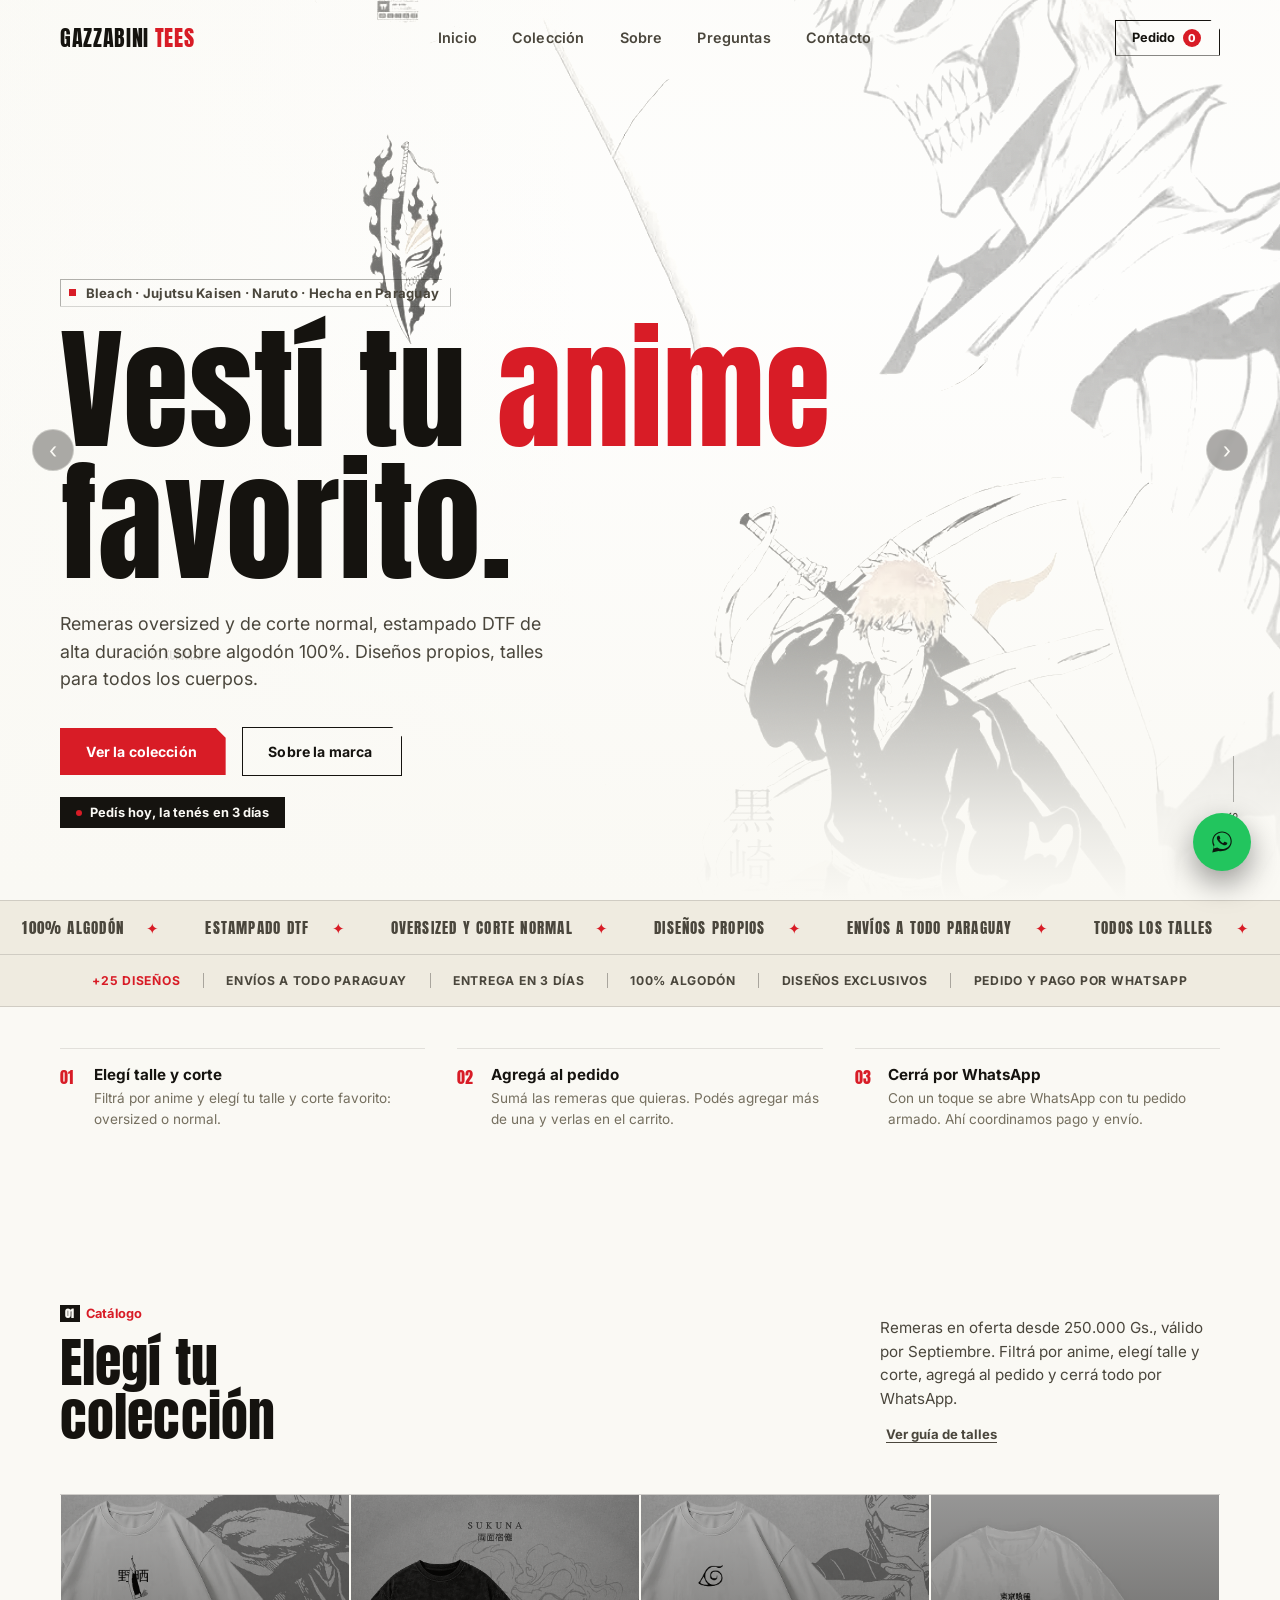
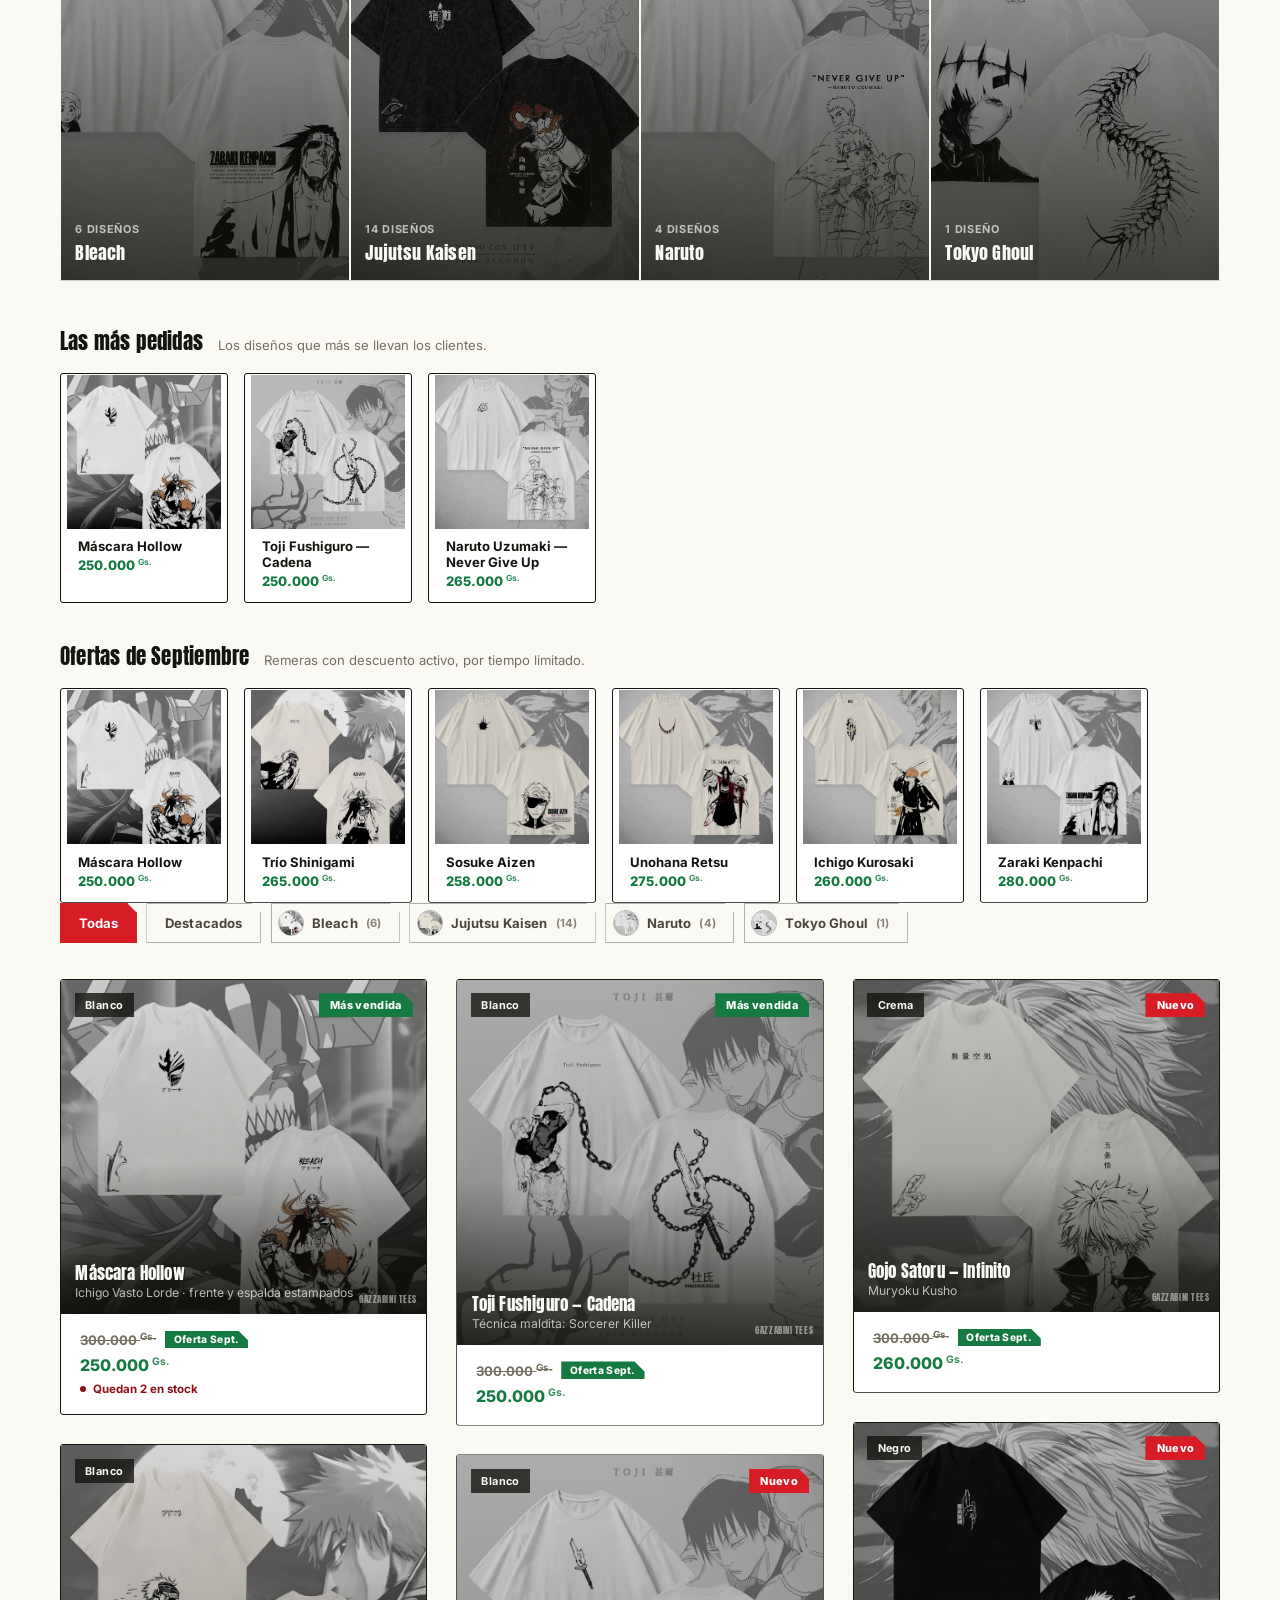
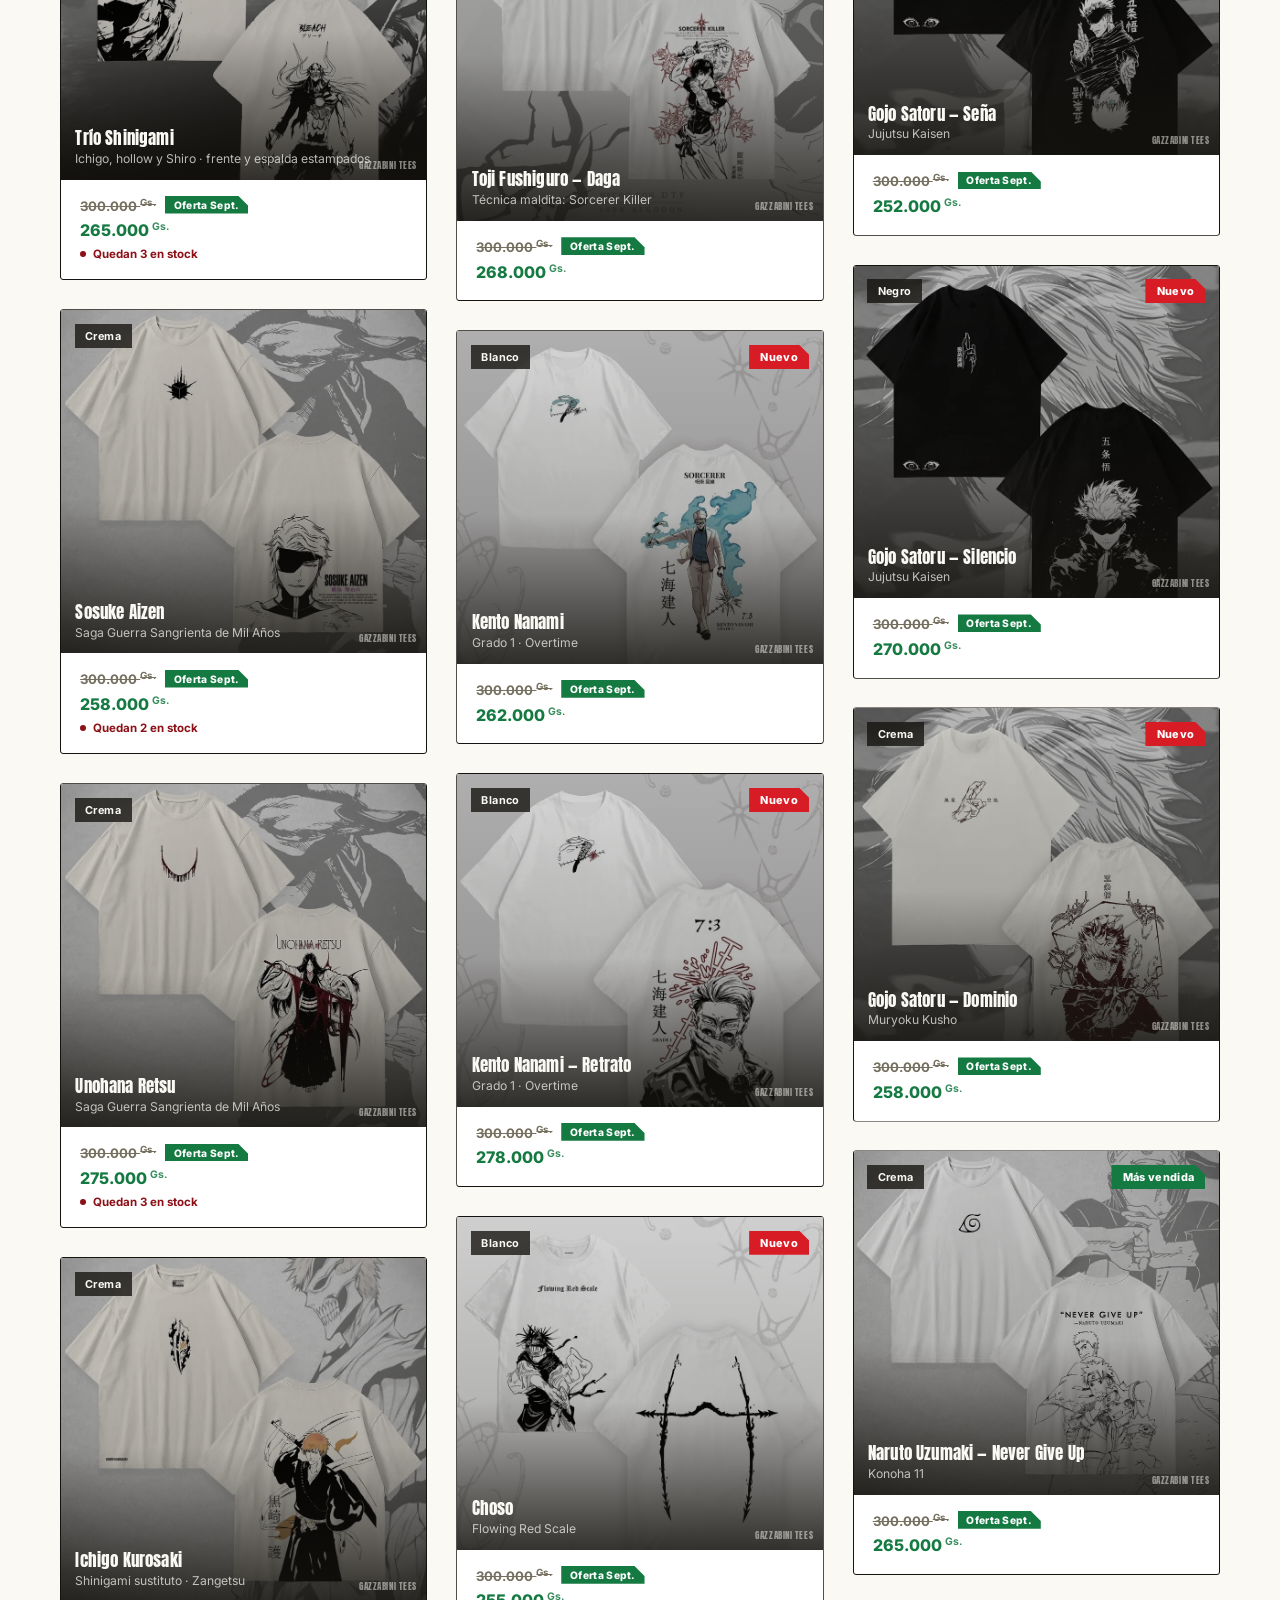
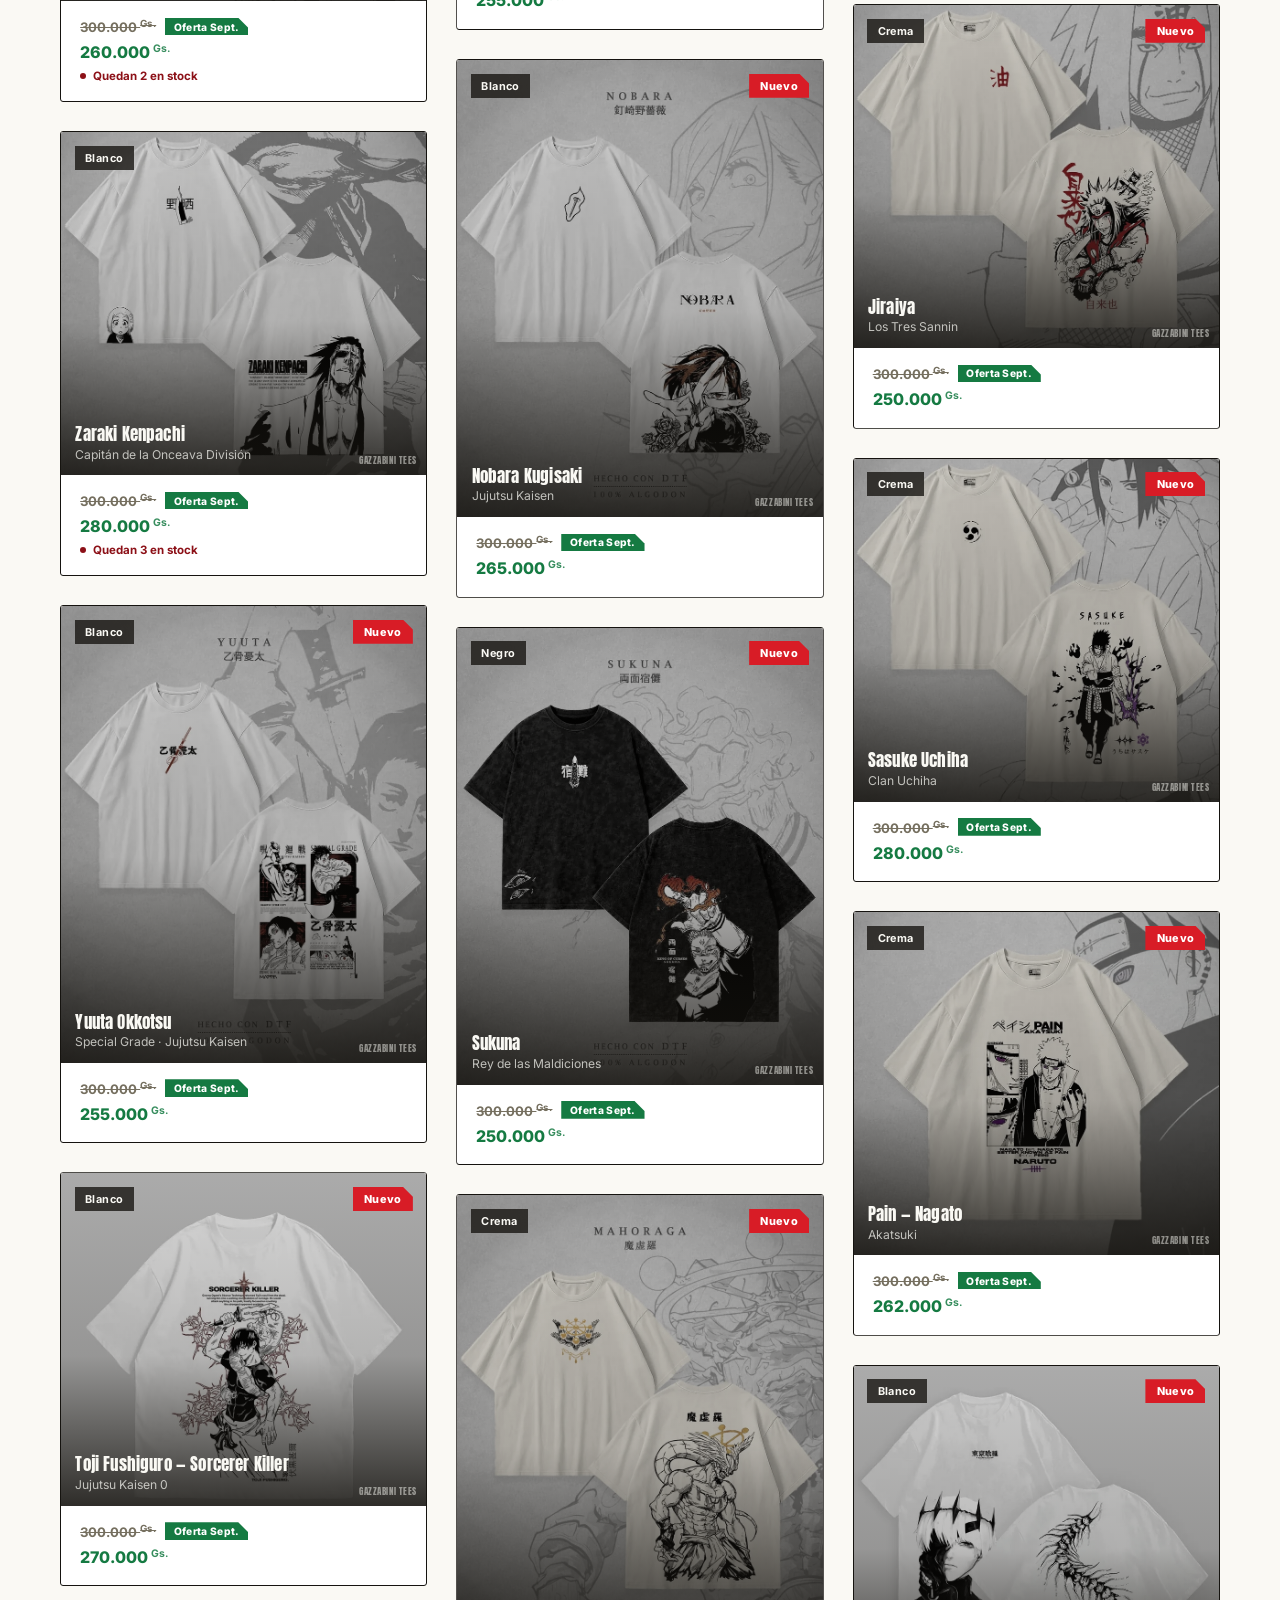
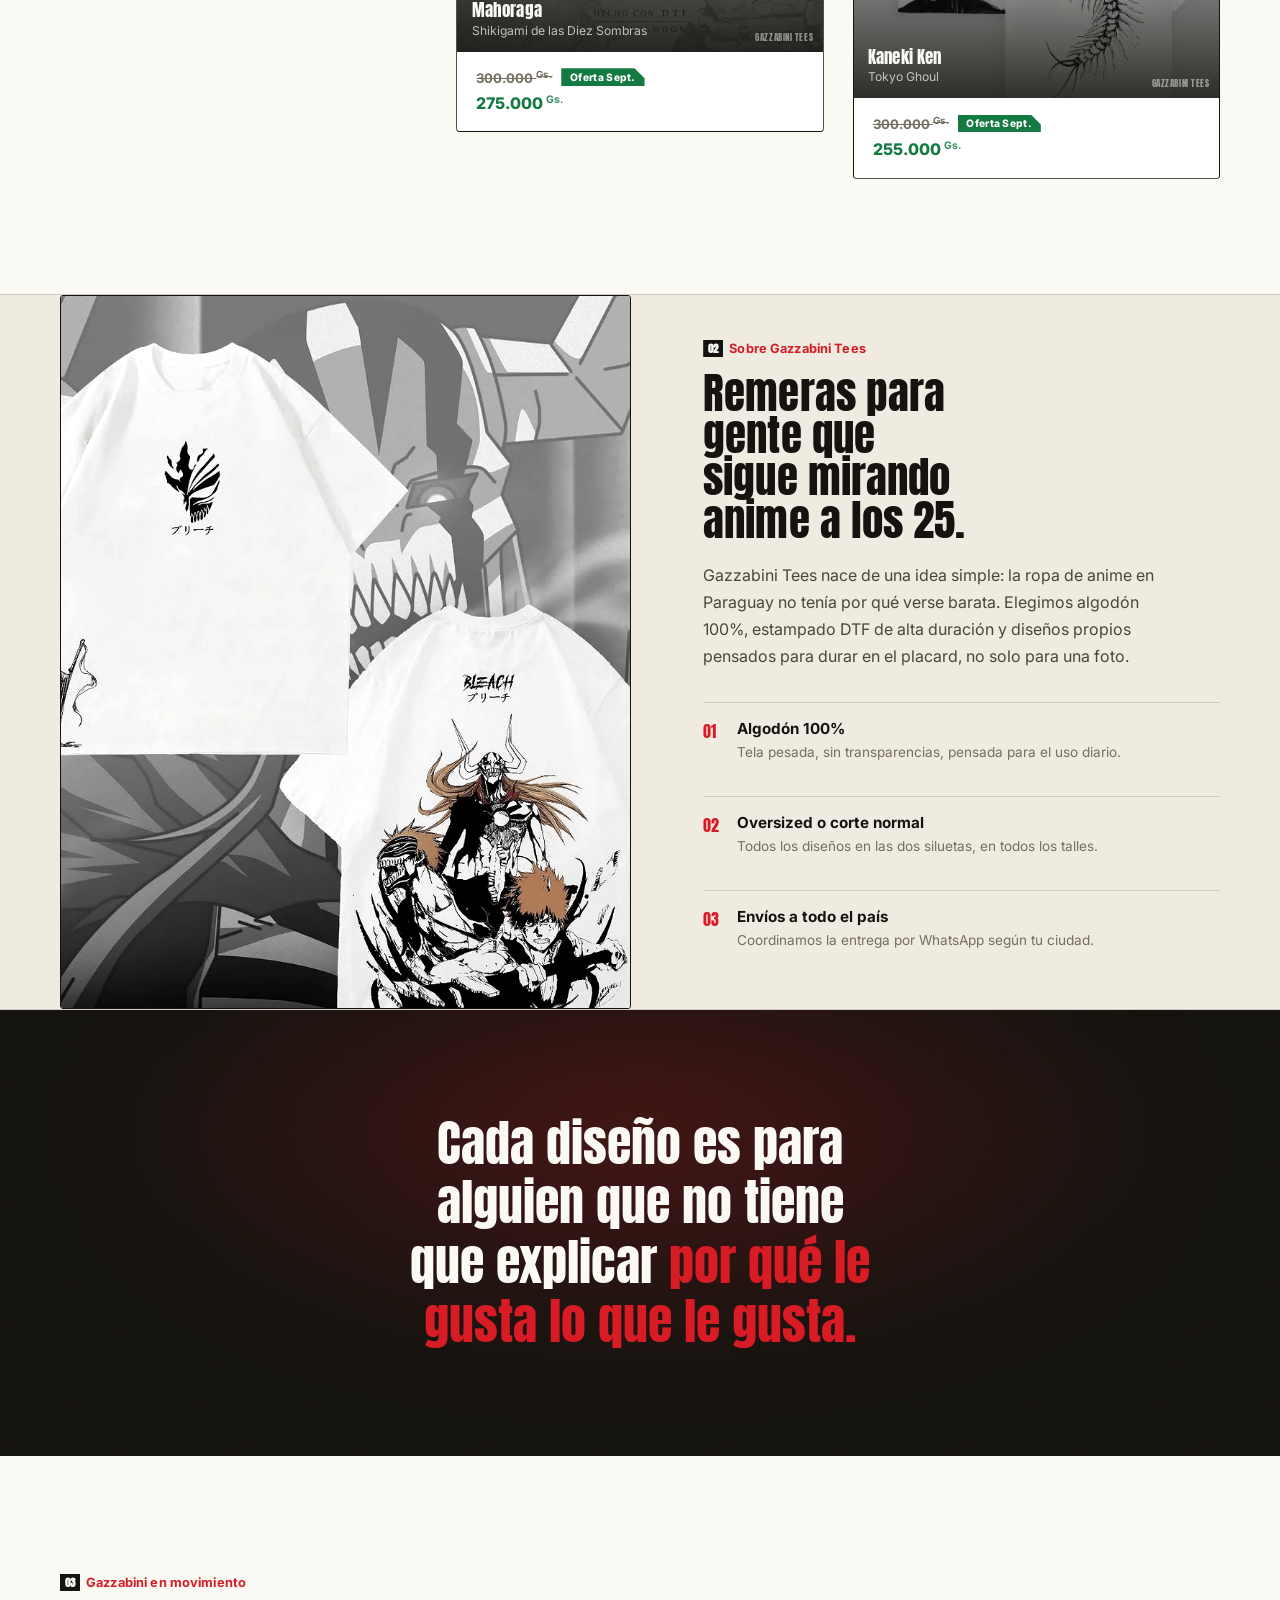
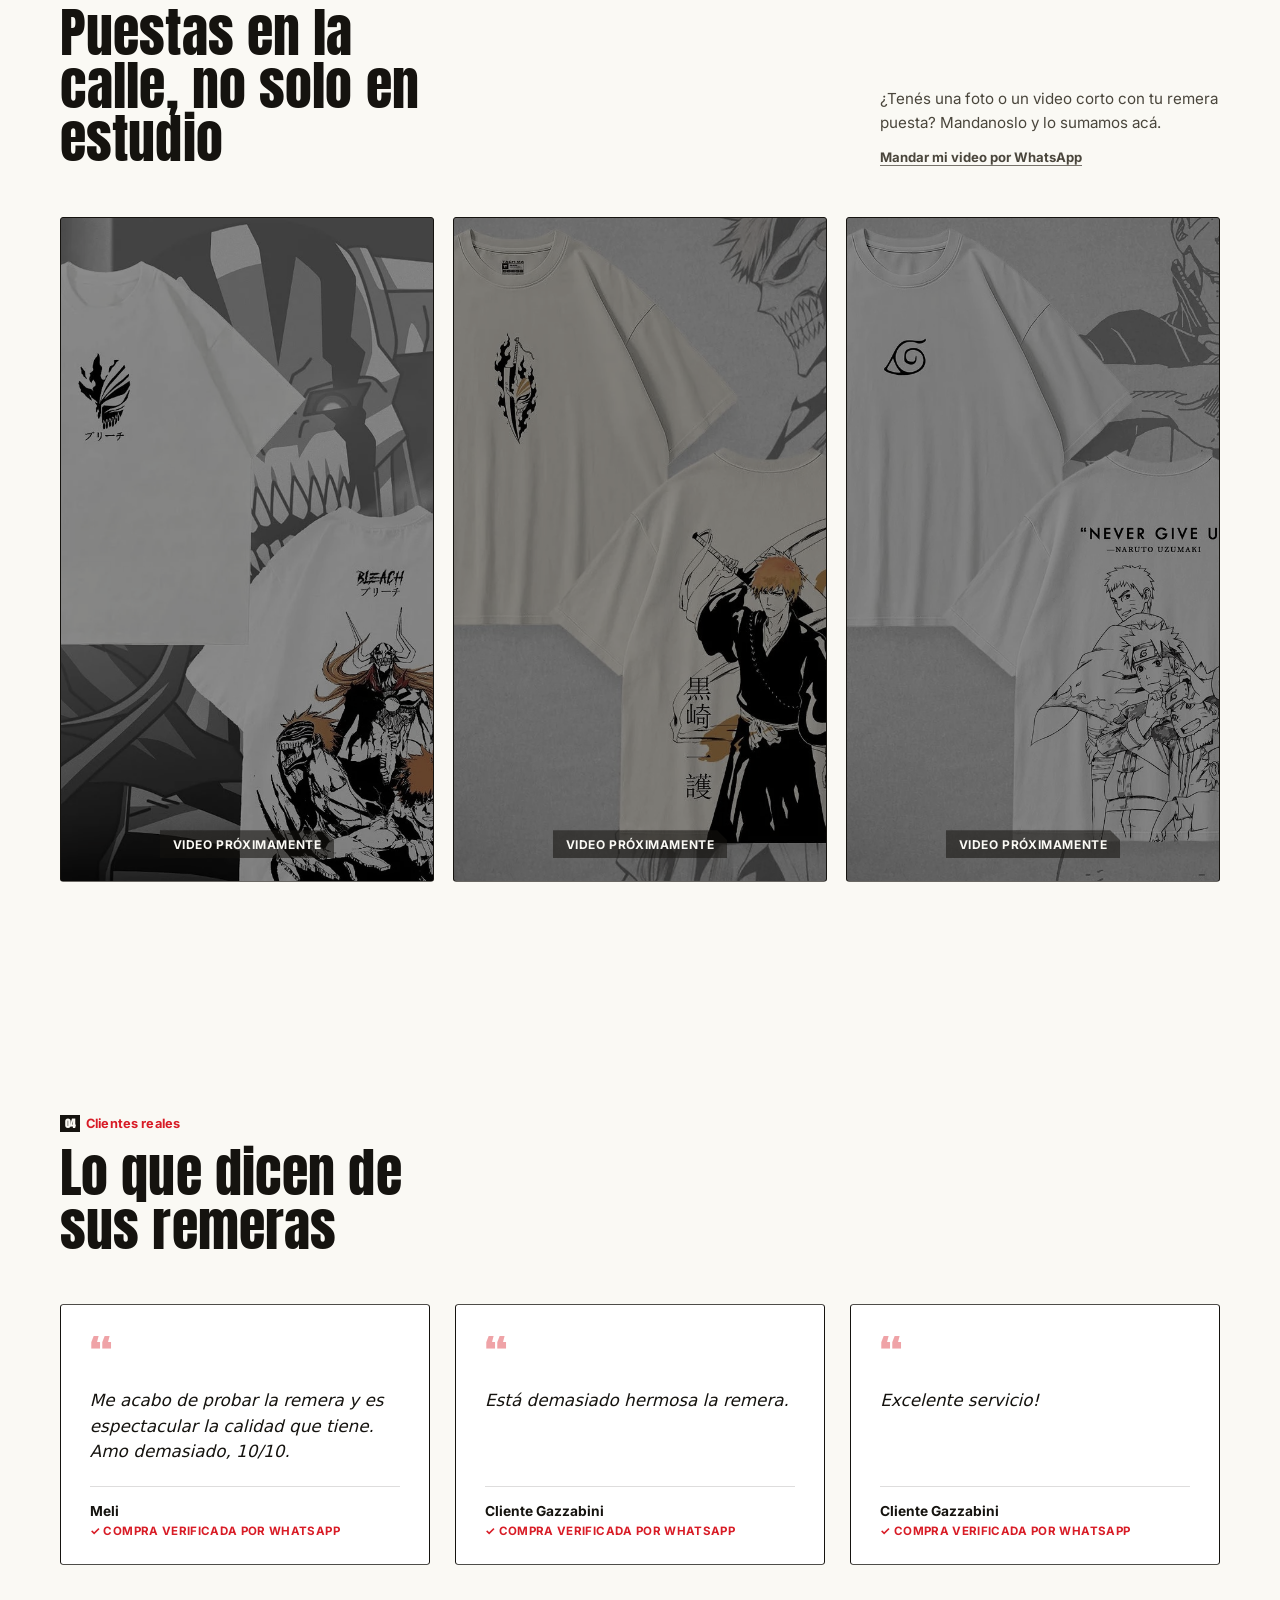
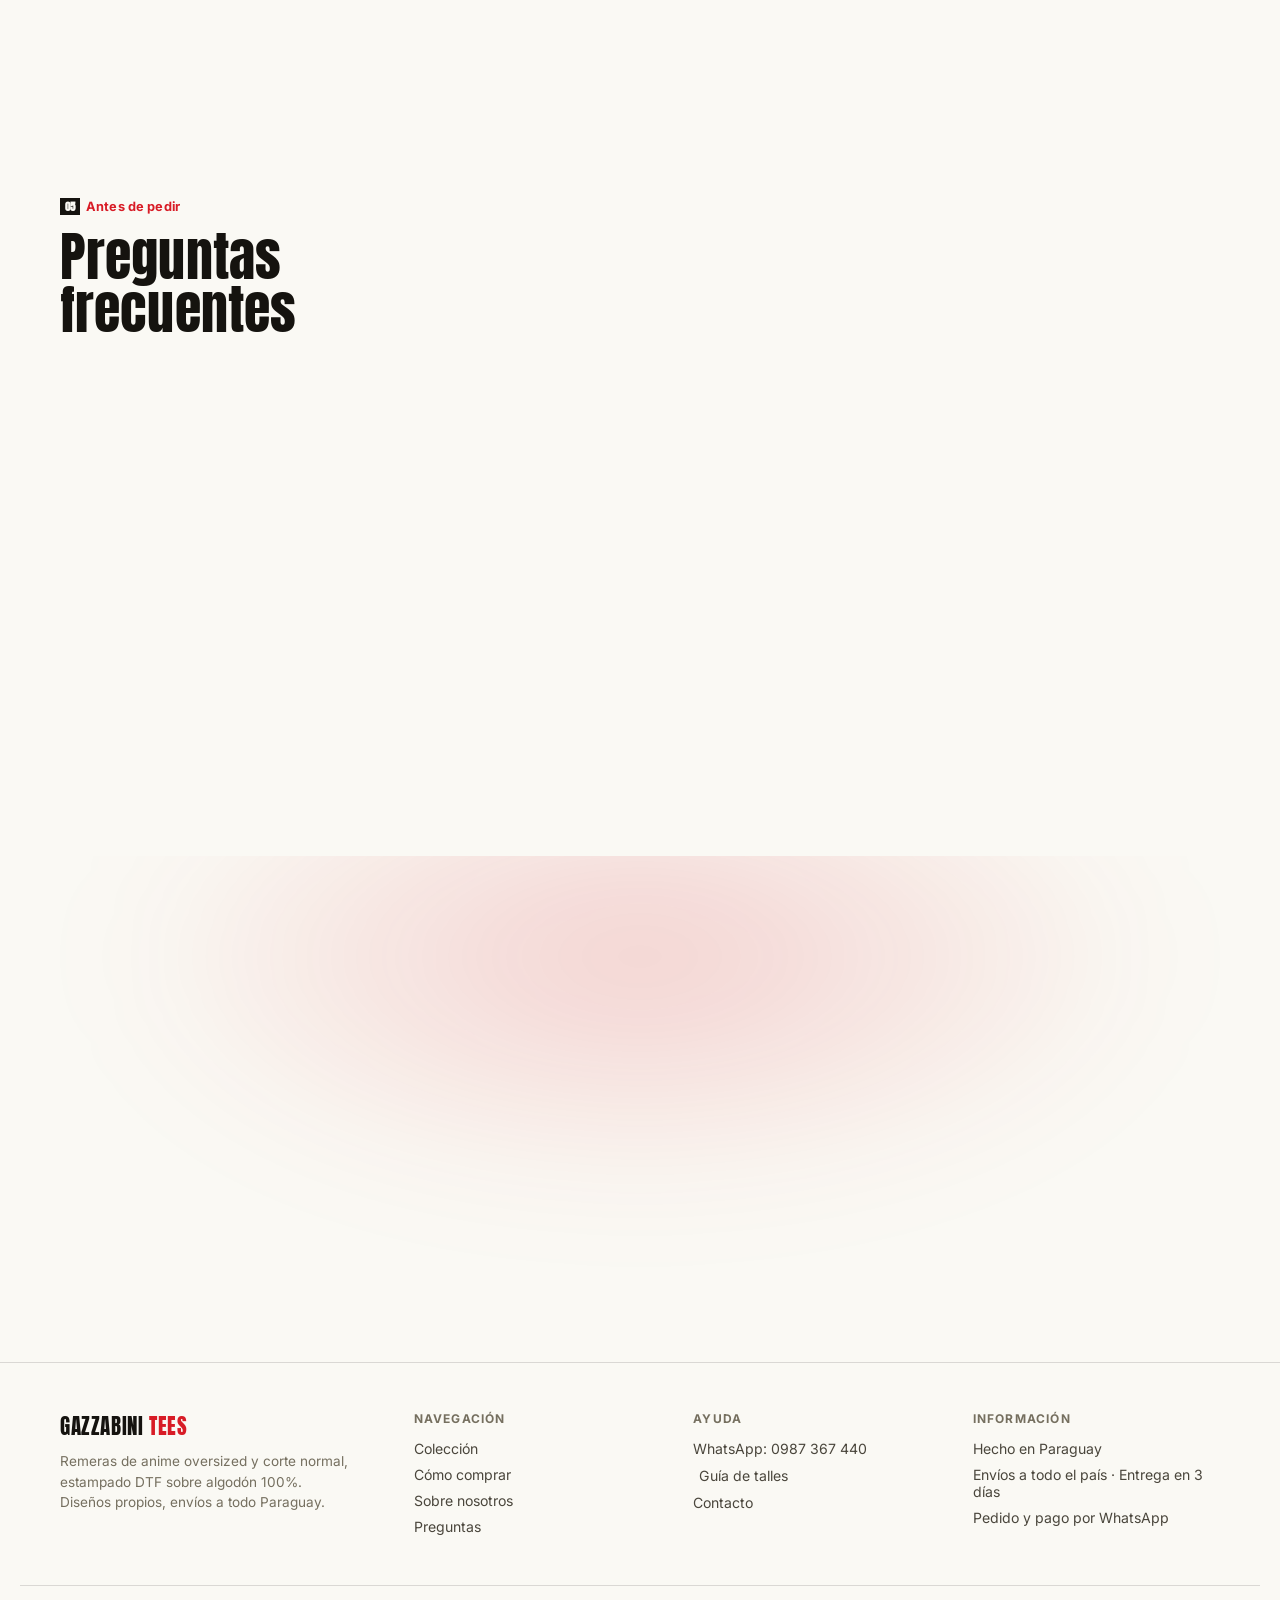
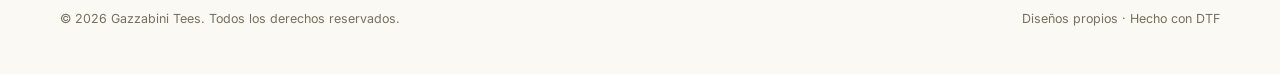
==== commit 02ad4e0b: "Retemar visual: de boutique editorial calida a pagina de manga (tinta + papel) Aplica la skill front" ====
--- a/index.html
+++ b/index.html
@@ -175,7 +175,7 @@
   <div class="wrap">
     <div class="section-head reveal">
       <div>
-        <span class="section-eyebrow"><span class="eyebrow-index">01 —</span>Catálogo</span>
+        <span class="section-eyebrow"><span class="eyebrow-index">01</span>Catálogo</span>
         <h2 class="section-title">Elegí tu colección</h2>
       </div>
       <div>
@@ -777,7 +777,7 @@
       <img src="assets/img/hollow-mask.webp" alt="Remera Gazzabini Tees, detalle de estampado" loading="lazy">
     </div>
     <div class="about-text reveal">
-      <span class="section-eyebrow"><span class="eyebrow-index">02 —</span>Sobre Gazzabini Tees</span>
+      <span class="section-eyebrow"><span class="eyebrow-index">02</span>Sobre Gazzabini Tees</span>
       <h2>Remeras para gente que sigue mirando anime a los 25.</h2>
       <p>Gazzabini Tees nace de una idea simple: la ropa de anime en Paraguay no tenía por qué verse barata. Elegimos algodón 100%, estampado DTF de alta duración y diseños propios pensados para durar en el placard, no solo para una foto.</p>
       <div class="about-pillars">
@@ -821,7 +821,7 @@
   <div class="wrap">
     <div class="section-head reveal">
       <div>
-        <span class="section-eyebrow"><span class="eyebrow-index">03 —</span>Gazzabini en movimiento</span>
+        <span class="section-eyebrow"><span class="eyebrow-index">03</span>Gazzabini en movimiento</span>
         <h2 class="section-title">Puestas en la calle, no solo en estudio</h2>
       </div>
       <div>
@@ -873,7 +873,7 @@
   <div class="wrap">
     <div class="section-head reveal">
       <div>
-        <span class="section-eyebrow"><span class="eyebrow-index">04 —</span>Clientes reales</span>
+        <span class="section-eyebrow"><span class="eyebrow-index">04</span>Clientes reales</span>
         <h2 class="section-title">Lo que dicen de sus remeras</h2>
       </div>
     </div>
@@ -911,7 +911,7 @@
   <div class="wrap">
     <div class="section-head reveal">
       <div>
-        <span class="section-eyebrow"><span class="eyebrow-index">05 —</span>Antes de pedir</span>
+        <span class="section-eyebrow"><span class="eyebrow-index">05</span>Antes de pedir</span>
         <h2 class="section-title">Preguntas frecuentes</h2>
       </div>
     </div>
--- a/styles.css
+++ b/styles.css
@@ -1,22 +1,28 @@
 /* ============================================================
    GAZZABINI TEES — styles.css
-   Archetype: Editorial Dark Warm (adaptado, paleta anime/manga)
+   Archetype: página de manga — papel blanco, tinta negra, un solo
+   rojo sello. Los "pills" redondeados se reemplazan por una etiqueta
+   con esquina cortada (el gesto gráfico único del sitio); las tarjetas
+   pasan de sombra difusa + radius grande a borde de tinta + radius casi
+   recto, como paneles de una página.
    ============================================================ */
 
 :root {
-  --bg:        #f6f2ea;
-  --bg-2:      #efe8db;
+  --bg:        #faf9f4;
+  --bg-2:      #efebe0;
   --bg-3:      #ffffff;
-  --cream:     #1c1916;
-  --cream-2:   #5b5346;
-  --muted:     #6f6759;
-  --accent:    #ff5a1f;
-  --accent-2:  #b3211f;
-  --price-green: #1c8a4d;
-  --line:      rgba(28, 25, 20, 0.10);
-  --line-2:    rgba(28, 25, 20, 0.18);
+  --cream:     #15130f;
+  --cream-2:   #4a463c;
+  --muted:     #756f5f;
+  --accent:    #d81c26;
+  --accent-2:  #8c1017;
+  --price-green: #157a42;
+  --line:      rgba(21, 19, 15, 0.14);
+  --line-2:    rgba(21, 19, 15, 0.32);
   --nav-h:     76px;
   --ease-out:  cubic-bezier(.16,1,.3,1);
+  --notch:     10px;
+  --tag-clip: polygon(0 0, calc(100% - var(--notch)) 0, 100% var(--notch), 100% 100%, 0 100%);
 }
 
 * { box-sizing: border-box; }
@@ -42,10 +48,9 @@
 h1, h2, h3 {
   font-family: 'Anton', 'Inter', sans-serif;
   font-weight: 400;
-  letter-spacing: 0.01em;
-  line-height: 0.95;
+  letter-spacing: 0.002em;
+  line-height: 0.98;
   margin: 0;
-  text-transform: uppercase;
 }
 p { margin: 0; }
 button {
@@ -63,17 +68,18 @@
   padding-inline: clamp(1.2rem, 4vw, 2.5rem);
 }
 
-/* ---------- Reveal on scroll ---------- */
+/* ---------- Reveal on scroll: barrido de tinta, no fade-slide genérico ---------- */
 .reveal {
   opacity: 0;
-  transform: translateY(28px);
-  transition: opacity .8s var(--ease-out), transform .8s var(--ease-out);
+  clip-path: inset(0 100% 0 0);
+  transition: opacity .1s linear .55s, clip-path .65s var(--ease-out);
 }
 .reveal.is-visible {
   opacity: 1;
-  transform: none;
-}
-.reveal[data-split] { opacity: 1; transform: none; }
+  clip-path: inset(0 0 0 0);
+  transition: opacity .1s linear, clip-path .65s var(--ease-out);
+}
+.reveal[data-split] { opacity: 1; clip-path: none; }
 
 /* ---------- Nav ---------- */
 .nav {
@@ -88,10 +94,10 @@
   transition: background .35s var(--ease-out), border-color .35s var(--ease-out);
 }
 .nav.is-solid {
-  background: rgba(246, 242, 234, 0.88);
+  background: rgba(250, 249, 244, 0.92);
   backdrop-filter: blur(14px) saturate(140%);
   -webkit-backdrop-filter: blur(14px) saturate(140%);
-  border-bottom: 1px solid var(--line);
+  border-bottom: 1px solid var(--line-2);
 }
 .nav-inner {
   width: 100%;
@@ -109,9 +115,8 @@
 .nav-links {
   display: flex;
   gap: 2.2rem;
-  font-size: 0.82rem;
-  letter-spacing: 0.06em;
-  text-transform: uppercase;
+  font-size: 0.9rem;
+  letter-spacing: 0.01em;
   font-weight: 600;
 }
 .nav-links a {
@@ -135,16 +140,15 @@
   display: flex;
   align-items: center;
   gap: 0.5rem;
-  border: 1px solid var(--line-2);
-  border-radius: 999px;
-  padding: 0.5rem 1rem;
-  font-size: 0.78rem;
-  font-weight: 700;
-  letter-spacing: 0.04em;
-  text-transform: uppercase;
-  transition: border-color .25s, background .25s;
-}
-.cart-btn:hover { border-color: var(--accent); background: rgba(255,90,31,0.08); }
+  border: 1.5px solid var(--cream);
+  clip-path: var(--tag-clip);
+  padding: 0.5rem 1.1rem 0.5rem 1rem;
+  font-size: 0.8rem;
+  font-weight: 700;
+  letter-spacing: 0.01em;
+  transition: border-color .25s, background .25s, color .25s;
+}
+.cart-btn:hover { border-color: var(--accent); background: var(--accent); color: #fff; }
 .cart-count {
   display: inline-flex;
   align-items: center;
@@ -152,9 +156,9 @@
   min-width: 18px;
   height: 18px;
   padding-inline: 4px;
-  border-radius: 999px;
+  border-radius: 50%;
   background: var(--accent);
-  color: #14100c;
+  color: #fff;
   font-size: 0.68rem;
   font-weight: 800;
 }
@@ -212,9 +216,9 @@
   width: 42px;
   height: 42px;
   border-radius: 50%;
-  border: 1px solid rgba(246,242,234,0.4);
-  background: rgba(20,16,12,0.35);
-  color: #f6f2ea;
+  border: 1px solid rgba(250,249,244,0.4);
+  background: rgba(21,19,15,0.35);
+  color: #faf9f4;
   font-size: 1.4rem;
   line-height: 1;
   display: flex;
@@ -223,7 +227,7 @@
   backdrop-filter: blur(2px);
   transition: background .2s, border-color .2s;
 }
-.hero-arrow:hover { background: rgba(20,16,12,0.6); border-color: var(--accent); }
+.hero-arrow:hover { background: rgba(21,19,15,0.6); border-color: var(--accent); }
 .hero-arrow-prev { left: clamp(0.8rem, 3vw, 2rem); }
 .hero-arrow-next { right: clamp(0.8rem, 3vw, 2rem); }
 @media (max-width: 700px) {
@@ -234,8 +238,8 @@
   position: absolute;
   inset: 0;
   background:
-    linear-gradient(180deg, rgba(246,242,234,.45) 0%, rgba(246,242,234,.25) 35%, rgba(246,242,234,.94) 92%, rgba(246,242,234,1) 100%),
-    linear-gradient(90deg, rgba(246,242,234,.7) 0%, transparent 45%);
+    linear-gradient(180deg, rgba(250,249,244,.45) 0%, rgba(250,249,244,.25) 35%, rgba(250,249,244,.94) 92%, rgba(250,249,244,1) 100%),
+    linear-gradient(90deg, rgba(250,249,244,.7) 0%, transparent 45%);
 }
 .hero-grain {
   position: absolute;
@@ -256,17 +260,19 @@
   display: inline-flex;
   align-items: center;
   gap: 0.6rem;
-  font-size: 0.78rem;
-  letter-spacing: 0.14em;
-  text-transform: uppercase;
+  font-size: 0.82rem;
+  letter-spacing: 0.02em;
   font-weight: 700;
   color: var(--cream-2);
   margin-bottom: 1.1rem;
+  padding: 0.3rem 0.7rem 0.3rem 0.5rem;
+  border: 1px solid var(--line-2);
+  clip-path: var(--tag-clip);
 }
 .hero-kicker .dot {
-  width: 6px; height: 6px;
-  border-radius: 50%;
+  width: 7px; height: 7px;
   background: var(--accent);
+  flex-shrink: 0;
 }
 .hero-title {
   font-size: clamp(3.1rem, 11vw, 8.4rem);
@@ -296,21 +302,20 @@
   display: inline-flex;
   align-items: center;
   gap: 0.5rem;
-  padding: 0.95rem 1.7rem;
-  border-radius: 999px;
-  font-size: 0.85rem;
-  font-weight: 700;
-  letter-spacing: 0.03em;
-  text-transform: uppercase;
+  padding: 0.95rem 1.8rem 0.95rem 1.6rem;
+  clip-path: var(--tag-clip);
+  font-size: 0.88rem;
+  font-weight: 700;
+  letter-spacing: 0.01em;
   transition: transform .3s var(--ease-out), background .3s, border-color .3s, color .3s;
 }
 .btn-primary {
   background: var(--accent);
-  color: #14100c;
-}
-.btn-primary:hover { transform: translateY(-2px); background: #ff7440; }
+  color: #fff;
+}
+.btn-primary:hover { transform: translateY(-2px); background: #b8151d; }
 .btn-ghost {
-  border: 1px solid var(--line-2);
+  border: 1.5px solid var(--cream);
   color: var(--cream);
 }
 .btn-ghost:hover { border-color: var(--accent); color: var(--accent); transform: translateY(-2px); }
@@ -320,13 +325,11 @@
   gap: 0.5rem;
   margin-top: 1.3rem;
   padding: 0.5rem 1rem;
-  border-radius: 999px;
-  background: rgba(255, 90, 31, 0.1);
-  border: 1px solid rgba(255, 90, 31, 0.35);
-  color: var(--accent);
-  font-size: 0.78rem;
-  font-weight: 700;
-  letter-spacing: 0.02em;
+  background: var(--cream);
+  color: var(--bg);
+  font-size: 0.8rem;
+  font-weight: 700;
+  letter-spacing: 0.01em;
 }
 .hero-urgency::before {
   content: "";
@@ -397,19 +400,26 @@
   margin-bottom: clamp(2rem, 5vw, 3.2rem);
 }
 .section-eyebrow {
-  font-size: 0.78rem;
-  letter-spacing: 0.14em;
-  text-transform: uppercase;
+  font-size: 0.8rem;
+  letter-spacing: 0.01em;
   font-weight: 700;
   color: var(--accent);
-  margin-bottom: 0.7rem;
-  display: block;
+  margin-bottom: 0.9rem;
+  display: inline-flex;
+  align-items: center;
 }
 .eyebrow-index {
-  color: var(--muted);
-  font-weight: 800;
-  margin-right: 0.5em;
-  opacity: 0.75;
+  display: inline-flex;
+  align-items: center;
+  justify-content: center;
+  min-width: 1.8em;
+  height: 1.6em;
+  margin-right: 0.6em;
+  background: var(--cream);
+  color: var(--bg);
+  font-family: 'Anton', sans-serif;
+  font-size: 0.85em;
+  padding-inline: 0.3em;
 }
 .section-title {
   font-size: clamp(2rem, 4.6vw, 3.4rem);
@@ -434,8 +444,8 @@
   aspect-ratio: 3 / 4;
   border-radius: 0;
   overflow: hidden;
-  border: none;
-  background: #14100c;
+  border: 1.5px solid var(--bg);
+  background: var(--cream);
   padding: 0;
   text-align: left;
 }
@@ -454,8 +464,8 @@
   position: absolute;
   inset: 0;
   background:
-    radial-gradient(circle at 18px 18px, rgba(246,242,234,0.12) 1.4px, transparent 1.4px) 0 0/16px 16px,
-    linear-gradient(180deg, rgba(20,16,12,0.15) 0%, rgba(20,16,12,0.75) 100%);
+    radial-gradient(circle at 18px 18px, rgba(250,249,244,0.12) 1.4px, transparent 1.4px) 0 0/16px 16px,
+    linear-gradient(180deg, rgba(21,19,15,0.15) 0%, rgba(21,19,15,0.75) 100%);
 }
 .world-card-body {
   position: absolute;
@@ -470,12 +480,12 @@
   font-weight: 700;
   letter-spacing: 0.06em;
   text-transform: uppercase;
-  color: rgba(246,242,234,0.7);
+  color: rgba(250,249,244,0.7);
 }
 .world-card-name {
   font-family: 'Anton', sans-serif;
   font-size: 1.15rem;
-  color: #f6f2ea;
+  color: #faf9f4;
   letter-spacing: 0.01em;
 }
 @media (max-width: 900px) {
@@ -491,19 +501,19 @@
 }
 .filter-pill {
   padding: 0.55rem 1.1rem;
-  border-radius: 999px;
-  border: 1px solid var(--line-2);
-  font-size: 0.8rem;
-  font-weight: 700;
-  letter-spacing: 0.02em;
+  clip-path: var(--tag-clip);
+  border: 1.5px solid var(--line-2);
+  font-size: 0.82rem;
+  font-weight: 700;
+  letter-spacing: 0.01em;
   color: var(--cream-2);
   transition: background .25s, border-color .25s, color .25s;
 }
-.filter-pill:hover { border-color: var(--accent); color: var(--cream); }
+.filter-pill:hover { border-color: var(--cream); color: var(--cream); }
 .filter-pill.is-active {
   background: var(--accent);
   border-color: var(--accent);
-  color: #14100c;
+  color: #fff;
 }
 .filter-pill--anime {
   display: inline-flex;
@@ -517,7 +527,7 @@
   border-radius: 50%;
   object-fit: cover;
   object-position: top center;
-  border: 1px solid rgba(255,255,255,0.4);
+  border: 1px solid rgba(21,19,15,0.3);
   flex-shrink: 0;
 }
 .filter-count {
@@ -606,8 +616,8 @@
 .sizeguide-panel {
   position: relative;
   background: var(--bg-3);
-  border: 1px solid var(--line);
-  border-radius: 16px;
+  border: 1.5px solid var(--cream);
+  border-radius: 3px;
   padding: 1.8rem;
   max-width: 480px;
   width: 100%;
@@ -654,10 +664,10 @@
 .movement-card {
   position: relative;
   aspect-ratio: 9 / 16;
-  border-radius: 18px;
+  border-radius: 3px;
   overflow: hidden;
-  background: #14100c;
-  border: 1px solid var(--line);
+  background: var(--cream);
+  border: 1.5px solid var(--cream);
 }
 .movement-video, .movement-fallback img {
   position: absolute;
@@ -683,10 +693,10 @@
   font-weight: 700;
   letter-spacing: 0.05em;
   text-transform: uppercase;
-  color: #f3ede2;
-  background: rgba(18,17,16,0.55);
+  color: #faf9f4;
+  background: rgba(21,19,15,0.55);
   padding: 0.4rem 0.8rem;
-  border-radius: 999px;
+  clip-path: var(--tag-clip);
 }
 .movement-sound {
   position: absolute;
@@ -695,9 +705,9 @@
   z-index: 2;
   width: 54px; height: 54px;
   border-radius: 50%;
-  background: rgba(20,16,12,0.45);
-  border: 1px solid rgba(246,242,234,0.4);
-  color: #f6f2ea;
+  background: rgba(21,19,15,0.45);
+  border: 1px solid rgba(250,249,244,0.4);
+  color: #faf9f4;
   display: flex;
   align-items: center;
   justify-content: center;
@@ -705,7 +715,7 @@
   backdrop-filter: blur(2px);
   transition: transform .25s var(--ease-out), background .2s;
 }
-.movement-sound:hover { transform: translate(-50%, -50%) scale(1.08); background: rgba(20,16,12,0.65); }
+.movement-sound:hover { transform: translate(-50%, -50%) scale(1.08); background: rgba(21,19,15,0.65); }
 .movement-sound-badge {
   position: absolute;
   right: 0.8rem;
@@ -715,10 +725,10 @@
   font-weight: 700;
   letter-spacing: 0.04em;
   text-transform: uppercase;
-  color: #f3ede2;
-  background: rgba(18,17,16,0.55);
+  color: #faf9f4;
+  background: rgba(21,19,15,0.55);
   padding: 0.3rem 0.65rem;
-  border-radius: 999px;
+  clip-path: var(--tag-clip);
   pointer-events: none;
 }
 @media (max-width: 800px) {
@@ -744,11 +754,10 @@
   margin: 0;
   padding: 1.8rem 1.8rem 1.6rem;
   background: var(--bg-3);
-  border: 1px solid var(--line);
-  border-radius: 16px;
+  border: 1.5px solid var(--cream);
+  border-radius: 3px;
   display: flex;
   flex-direction: column;
-  box-shadow: 0 18px 40px rgba(28, 25, 20, 0.05);
 }
 .review-quote-mark {
   font-family: 'Anton', sans-serif;
@@ -815,7 +824,7 @@
   transform: rotate(45deg);
   background: var(--accent);
   border-color: var(--accent);
-  color: #14100c;
+  color: #fff;
 }
 .faq-answer {
   max-height: 0;
@@ -844,8 +853,8 @@
 .card {
   position: relative;
   background: var(--bg-3);
-  border: 1px solid var(--line);
-  border-radius: 18px;
+  border: 1.5px solid var(--cream);
+  border-radius: 3px;
   overflow: hidden;
   transform-style: preserve-3d;
   transition: transform .35s var(--ease-out), border-color .35s;
@@ -858,14 +867,14 @@
   margin-bottom: clamp(1.2rem, 2.4vw, 1.8rem);
   cursor: pointer;
 }
-.card:hover { border-color: var(--line-2); }
+.card:hover { border-color: var(--cream); transform: translateY(-3px); }
 .card-halo {
   position: absolute;
   inset: 0;
   z-index: 1;
   opacity: 0;
   pointer-events: none;
-  background: radial-gradient(280px circle at var(--mx) var(--my), rgba(255,90,31,0.16), transparent 70%);
+  background: radial-gradient(280px circle at var(--mx) var(--my), rgba(216,28,38,0.14), transparent 70%);
   transition: opacity .3s;
 }
 .card:hover .card-halo { opacity: 1; }
@@ -873,7 +882,7 @@
   position: relative;
   aspect-ratio: var(--ar, 4 / 5);
   overflow: hidden;
-  background: #efe8db;
+  background: var(--bg-2);
 }
 .card-media img {
   width: 100%; height: 100%;
@@ -890,8 +899,8 @@
   z-index: 1;
   pointer-events: none;
   background:
-    radial-gradient(circle at 16px 16px, rgba(246,242,234,0.14) 1.3px, transparent 1.3px) 0 0/14px 14px,
-    linear-gradient(180deg, rgba(20,16,12,0.05) 0%, rgba(20,16,12,0.18) 55%, rgba(20,16,12,0.82) 100%);
+    radial-gradient(circle at 16px 16px, rgba(250,249,244,0.22) 1.4px, transparent 1.4px) 0 0/12px 12px,
+    linear-gradient(180deg, rgba(21,19,15,0.05) 0%, rgba(21,19,15,0.18) 55%, rgba(21,19,15,0.84) 100%);
 }
 .card-media-caption {
   position: absolute;
@@ -900,11 +909,11 @@
   pointer-events: none;
 }
 .card-media-caption .card-name {
-  color: #f6f2ea;
+  color: #faf9f4;
   font-size: 1.05rem;
 }
 .card-media-caption .card-desc {
-  color: rgba(246,242,234,0.72);
+  color: rgba(250,249,244,0.72);
   font-size: 0.76rem;
   margin-top: 0.2rem;
 }
@@ -918,7 +927,7 @@
   font-size: 0.58rem;
   letter-spacing: 0.06em;
   text-transform: uppercase;
-  color: rgba(246, 242, 234, 0.45);
+  color: rgba(250, 249, 244, 0.5);
   pointer-events: none;
 }
 .card-badge-new {
@@ -926,40 +935,35 @@
   top: 0.85rem; right: 0.85rem;
   z-index: 2;
   font-size: 0.68rem;
-  letter-spacing: 0.06em;
-  text-transform: uppercase;
+  letter-spacing: 0.03em;
   font-weight: 800;
-  color: #14100c;
+  color: #fff;
   background: var(--accent);
-  padding: 0.32rem 0.65rem;
-  border-radius: 999px;
+  padding: 0.32rem 0.7rem;
+  clip-path: var(--tag-clip);
 }
 .card-badge-best {
   position: absolute;
   top: 0.85rem; right: 0.85rem;
   z-index: 2;
   font-size: 0.68rem;
-  letter-spacing: 0.06em;
-  text-transform: uppercase;
+  letter-spacing: 0.03em;
   font-weight: 800;
   color: #fff;
   background: var(--price-green);
-  padding: 0.32rem 0.65rem;
-  border-radius: 999px;
+  padding: 0.32rem 0.7rem;
+  clip-path: var(--tag-clip);
 }
 .card-tag {
   position: absolute;
   top: 0.85rem; left: 0.85rem;
   z-index: 2;
   font-size: 0.68rem;
-  letter-spacing: 0.08em;
-  text-transform: uppercase;
-  font-weight: 700;
-  color: #f3ede2;
-  background: rgba(18,17,16,0.72);
-  border: 1px solid rgba(243,237,226,0.25);
+  letter-spacing: 0.04em;
+  font-weight: 700;
+  color: #faf9f4;
+  background: rgba(21,19,15,0.78);
   padding: 0.32rem 0.65rem;
-  border-radius: 999px;
   backdrop-filter: blur(6px);
 }
 .card-body {
@@ -1002,12 +1006,11 @@
 .card-price-badge {
   font-size: 0.64rem;
   font-weight: 800;
-  letter-spacing: 0.04em;
-  text-transform: uppercase;
+  letter-spacing: 0.03em;
   color: #fff;
   background: var(--price-green);
-  padding: 0.18rem 0.5rem;
-  border-radius: 999px;
+  padding: 0.18rem 0.55rem;
+  clip-path: var(--tag-clip);
 }
 .card-stock {
   display: flex;
@@ -1059,13 +1062,13 @@
   flex-direction: column;
   width: 168px;
   background: var(--bg-3);
-  border: 1px solid var(--line);
-  border-radius: 14px;
+  border: 1.5px solid var(--cream);
+  border-radius: 3px;
   overflow: hidden;
   text-align: left;
   transition: transform .25s var(--ease-out), border-color .25s;
 }
-.spotlight-item:hover { transform: translateY(-3px); border-color: var(--line-2); }
+.spotlight-item:hover { transform: translateY(-3px); border-color: var(--accent); }
 .spotlight-thumb {
   width: 100%;
   aspect-ratio: 1 / 1;
@@ -1107,9 +1110,9 @@
 .about-media {
   position: relative;
   aspect-ratio: 4 / 5;
-  border-radius: 20px;
+  border-radius: 3px;
   overflow: hidden;
-  border: 1px solid var(--line);
+  border: 1.5px solid var(--cream);
 }
 .about-media img {
   width: 100%; height: 100%;
@@ -1160,7 +1163,7 @@
 .manifesto-glow {
   position: absolute;
   inset: -40% -10% -10% -10%;
-  background: radial-gradient(50% 45% at 50% 45%, rgba(255,90,31,0.22), transparent 70%);
+  background: radial-gradient(50% 45% at 50% 45%, rgba(216,28,38,0.28), transparent 70%);
   filter: blur(60px);
   pointer-events: none;
 }
@@ -1198,7 +1201,7 @@
 .cta-glow {
   position: absolute;
   inset: -40% -10% -10% -10%;
-  background: radial-gradient(50% 45% at 50% 40%, rgba(255,90,31,0.16), transparent 70%);
+  background: radial-gradient(50% 45% at 50% 40%, rgba(216,28,38,0.18), transparent 70%);
   filter: blur(60px);
   pointer-events: none;
 }
@@ -1441,7 +1444,6 @@
   background: var(--bg-3);
   border: 1px solid var(--line);
   padding: 0.3rem 0.55rem;
-  border-radius: 999px;
 }
 .cart-total {
   display: flex;
@@ -1454,7 +1456,7 @@
 .cart-whatsapp {
   width: 100%;
   padding: 0.95rem;
-  border-radius: 10px;
+  clip-path: var(--tag-clip);
   background: #22c55e;
   color: #0c1a0f;
   font-weight: 800;
@@ -1518,9 +1520,9 @@
   max-height: 74vh;
   width: auto;
   height: auto;
-  border-radius: 12px;
+  border-radius: 3px;
   box-shadow: 0 30px 80px rgba(0,0,0,0.6);
-  background: #efe8db;
+  background: #efebe0;
   display: block;
 }
 .lightbox-img-wrap::after {
@@ -1532,7 +1534,7 @@
   font-size: 0.7rem;
   letter-spacing: 0.06em;
   text-transform: uppercase;
-  color: rgba(246, 242, 234, 0.55);
+  color: rgba(250,249,244, 0.55);
   pointer-events: none;
 }
 .lightbox-info {
@@ -1575,10 +1577,9 @@
   text-transform: uppercase;
   letter-spacing: 0.02em;
   color: var(--bg-2);
-  background: rgba(246,242,234,0.08);
-  border: 1px solid rgba(246,242,234,0.18);
+  background: rgba(250,249,244,0.08);
+  border: 1px solid rgba(250,249,244,0.18);
   padding: 0.32rem 0.6rem;
-  border-radius: 999px;
 }
 .lightbox-options {
   display: grid;
@@ -1628,22 +1629,21 @@
   display: block;
   width: 100%;
   padding: 0.9rem 1rem;
-  border-radius: 10px;
+  clip-path: var(--tag-clip);
   background: var(--accent);
-  color: #14100c;
+  color: #fff;
   font-weight: 800;
   font-size: 0.85rem;
-  letter-spacing: 0.04em;
-  text-transform: uppercase;
+  letter-spacing: 0.02em;
   transition: background .25s, transform .25s;
   margin-bottom: 0.9rem;
 }
-.lightbox-add:hover { background: #ff7440; transform: translateY(-1px); }
+.lightbox-add:hover { background: #b8151d; transform: translateY(-1px); }
 .lightbox-tabs {
   display: flex;
   gap: 1.2rem;
   justify-content: center;
-  border-top: 1px solid rgba(20,16,12,0.12);
+  border-top: 1px solid rgba(21,19,15,0.12);
   padding-top: 0.9rem;
 }
 .lightbox-tab {
@@ -1767,21 +1767,20 @@
 .lightbox-related-add {
   flex: 1 1 100%;
   background: var(--accent);
-  color: #14100c;
+  color: #fff;
   font-size: 0.62rem;
   font-weight: 800;
-  letter-spacing: 0.03em;
-  text-transform: uppercase;
-  border-radius: 6px;
+  letter-spacing: 0.02em;
+  border-radius: 2px;
   padding: 0.3rem 0.4rem;
   transition: background .2s;
 }
-.lightbox-related-add:hover { background: #ff7440; }
+.lightbox-related-add:hover { background: #b8151d; }
 .card-highlight { animation: cardHighlightPulse 1.6s ease; }
 @keyframes cardHighlightPulse {
-  0% { box-shadow: 0 0 0 0 rgba(255,90,31,0.55); }
-  30% { box-shadow: 0 0 0 10px rgba(255,90,31,0.22); }
-  100% { box-shadow: 0 0 0 0 rgba(255,90,31,0); }
+  0% { box-shadow: 0 0 0 0 rgba(216,28,38,0.55); }
+  30% { box-shadow: 0 0 0 10px rgba(216,28,38,0.22); }
+  100% { box-shadow: 0 0 0 0 rgba(216,28,38,0); }
 }
 .lightbox-close {
   position: absolute;
@@ -1832,10 +1831,9 @@
 /* ---------- Personalizador ---------- */
 .customizer-box {
   background: var(--bg-3);
-  border: 1px solid var(--line);
-  border-radius: 20px;
+  border: 1.5px solid var(--cream);
+  border-radius: 3px;
   padding: clamp(1.4rem, 3vw, 2.4rem);
-  box-shadow: 0 18px 40px rgba(28, 25, 20, 0.05);
 }
 .customizer-stage {
   display: grid;
@@ -1846,10 +1844,10 @@
 .customizer-canvas-wrap {
   position: relative;
   aspect-ratio: 4 / 5;
-  border-radius: 16px;
+  border-radius: 3px;
   overflow: hidden;
-  background: #efe8db;
-  border: 1px solid var(--line);
+  background: var(--bg-2);
+  border: 1.5px solid var(--cream);
   touch-action: none;
 }
 .customizer-canvas-wrap canvas {
@@ -1910,7 +1908,7 @@
   gap: 0.5rem;
   width: fit-content;
   padding: 0.85rem 1.5rem;
-  border-radius: 999px;
+  clip-path: var(--tag-clip);
   background: var(--cream);
   color: #fff;
   font-weight: 700;
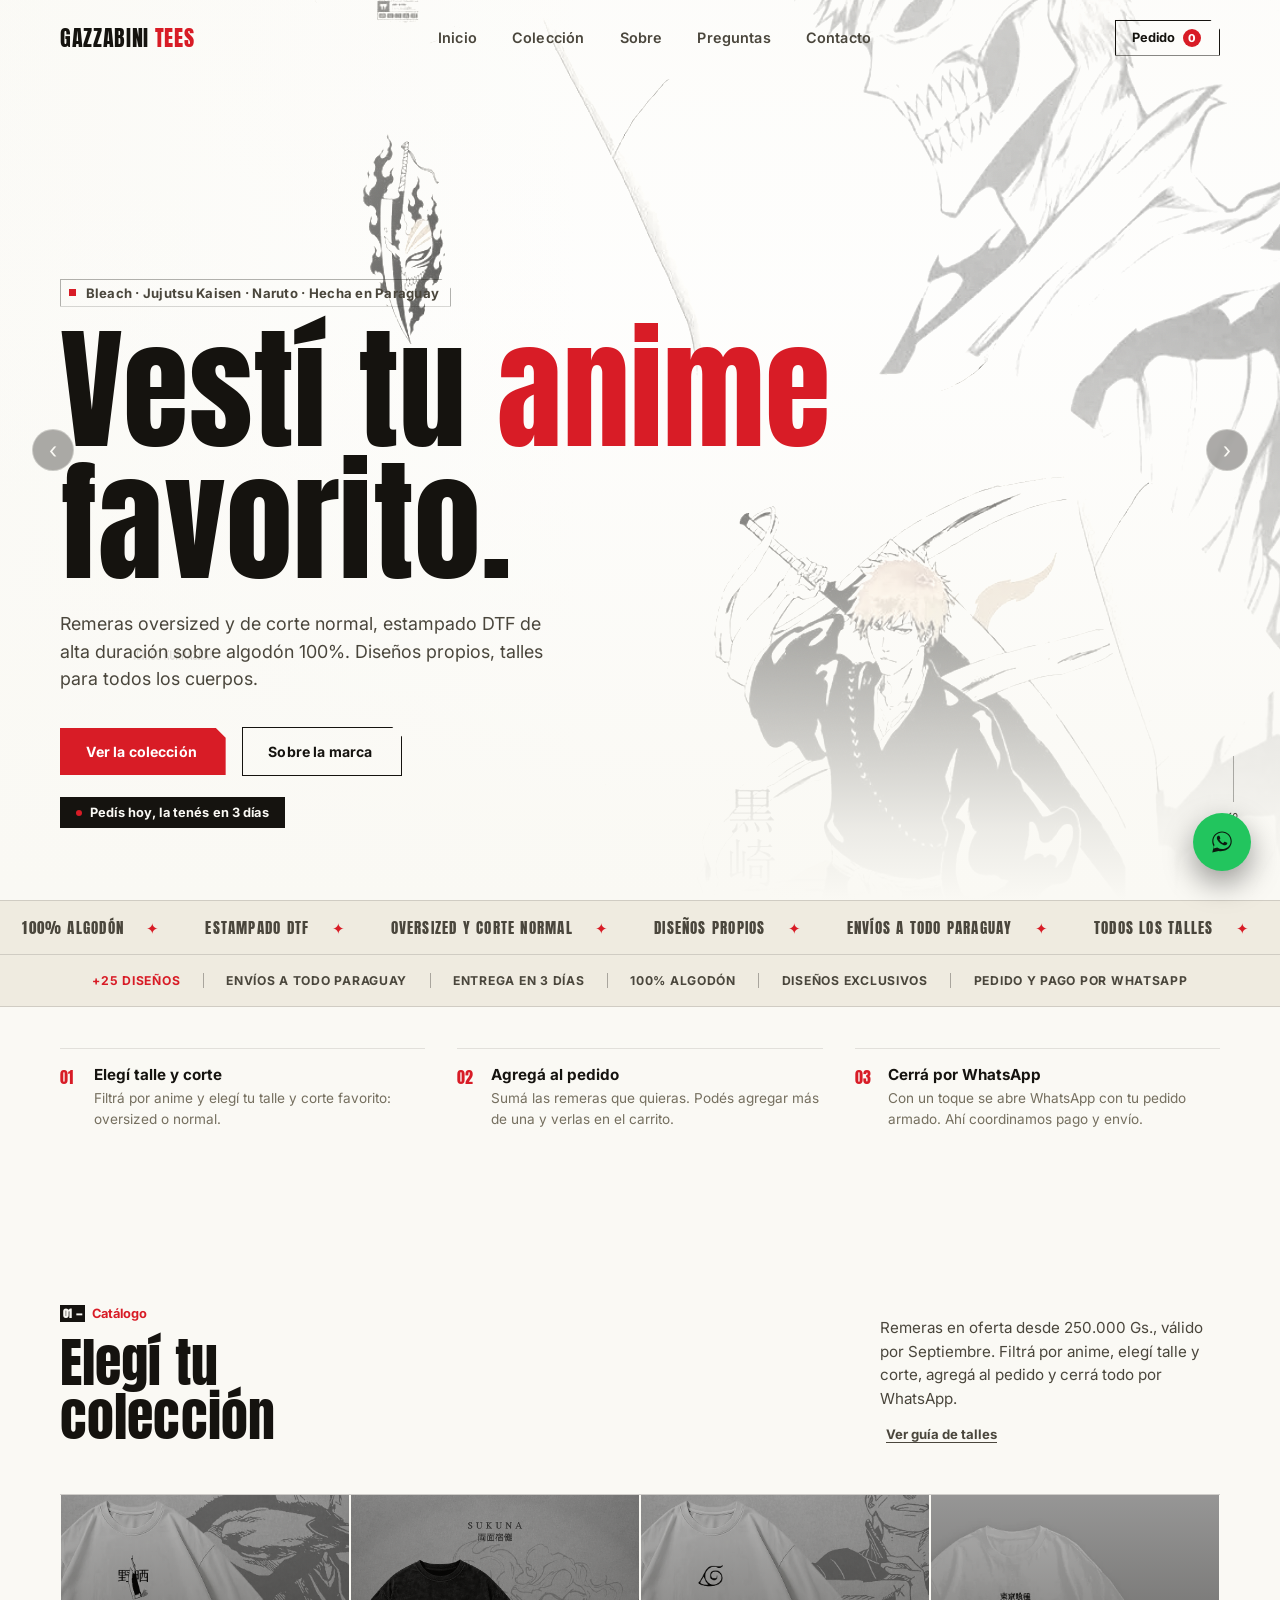
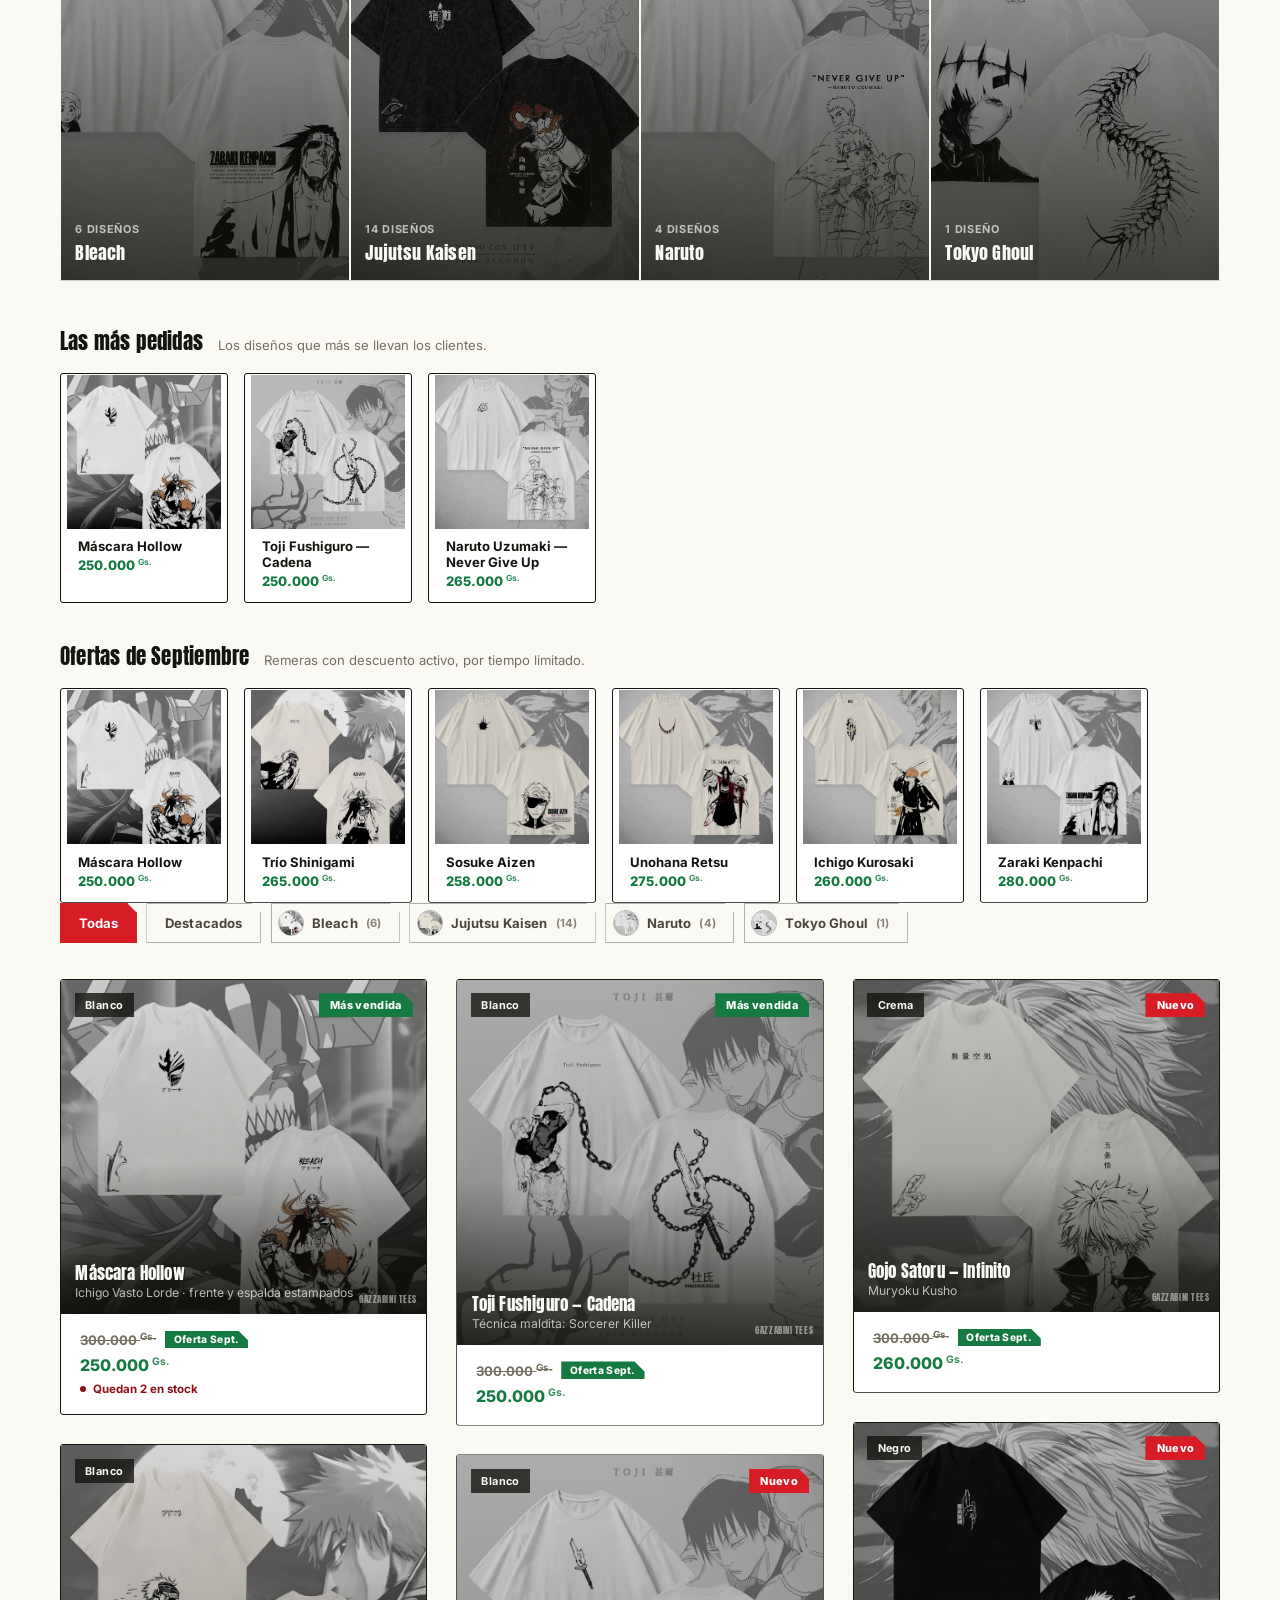
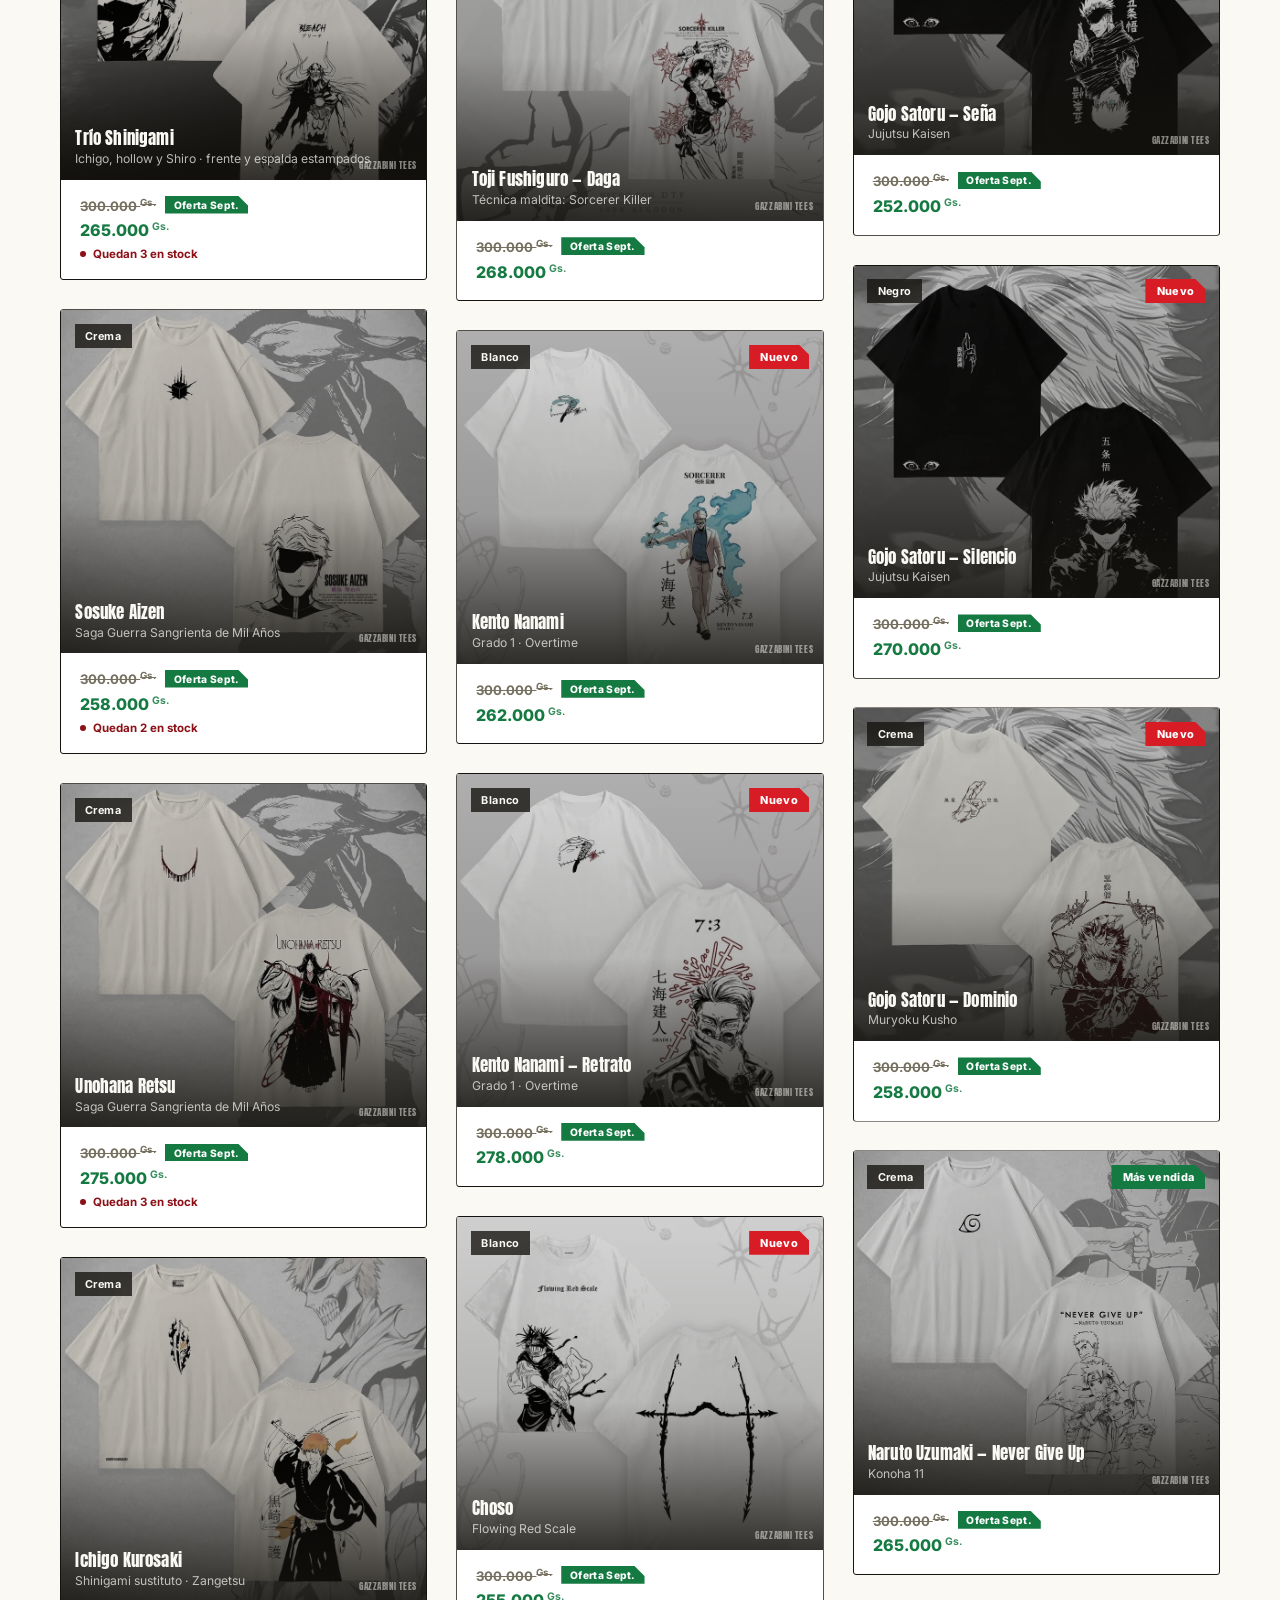
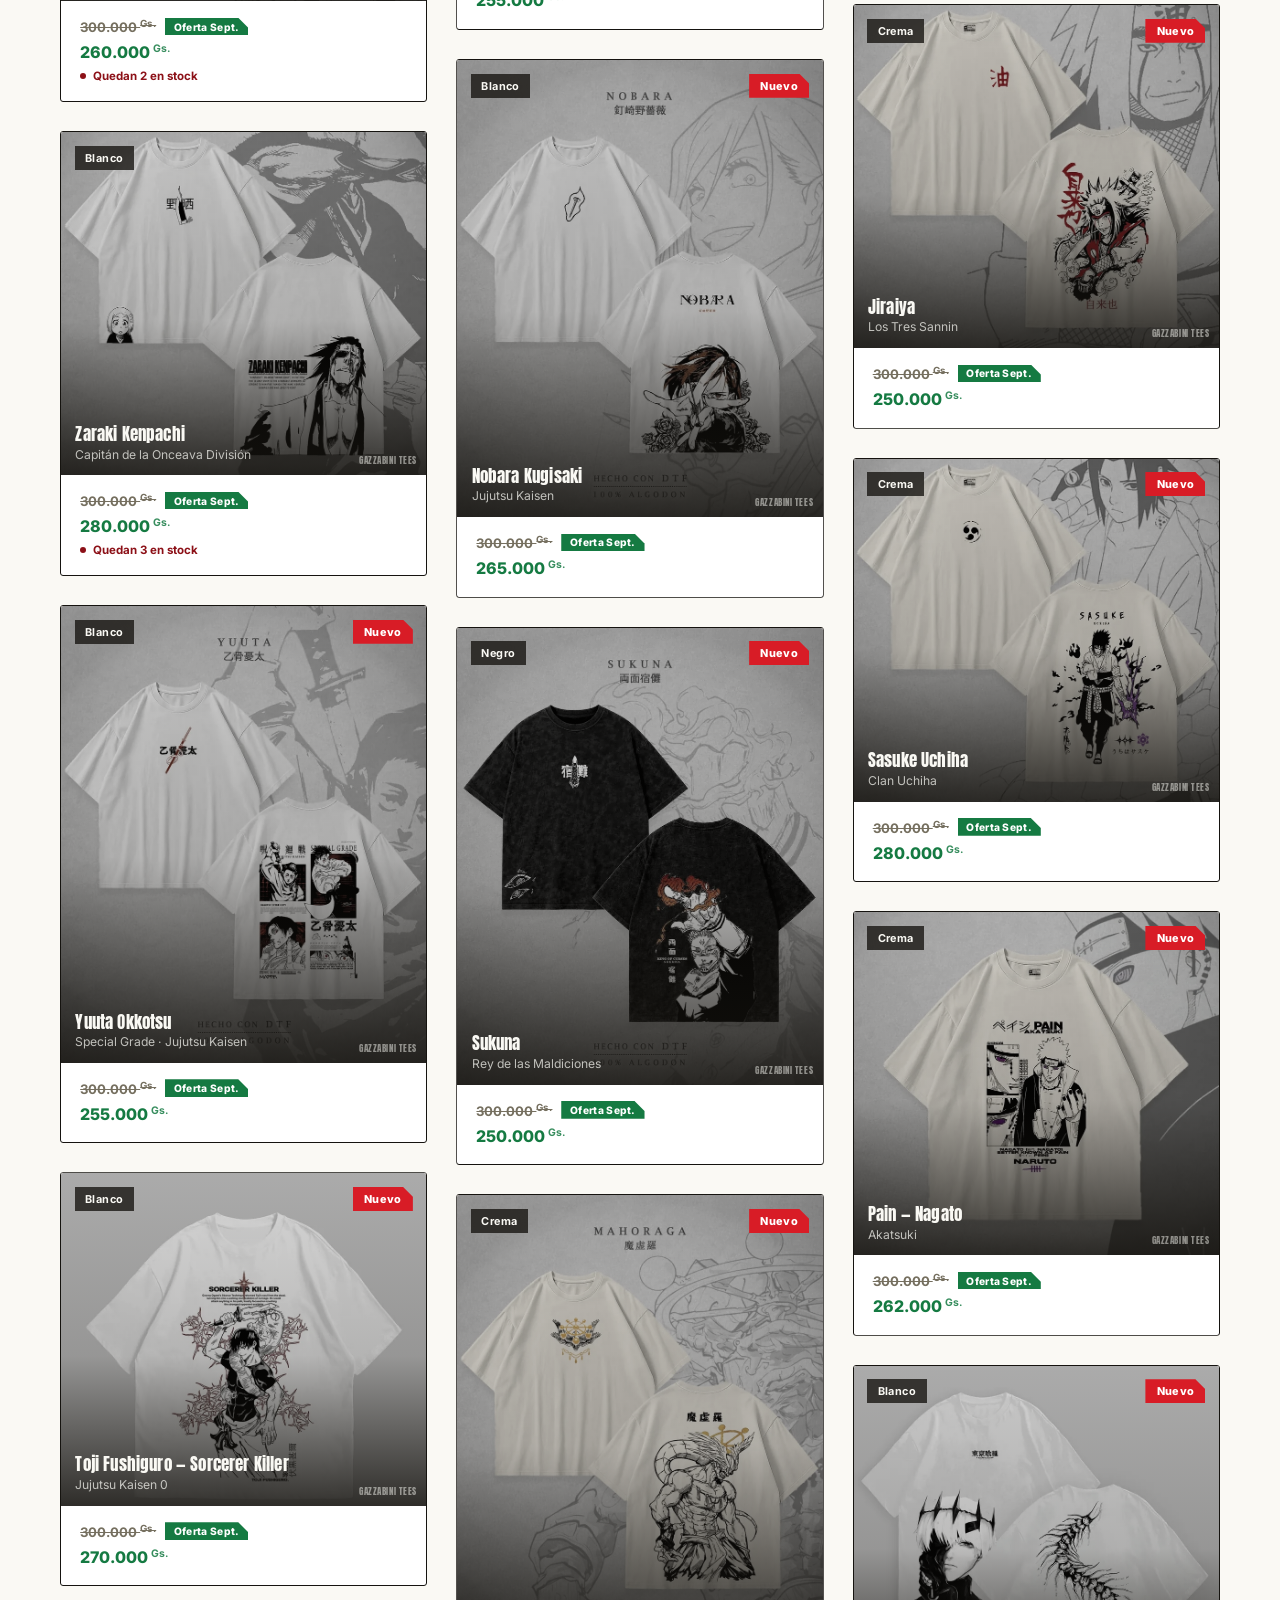
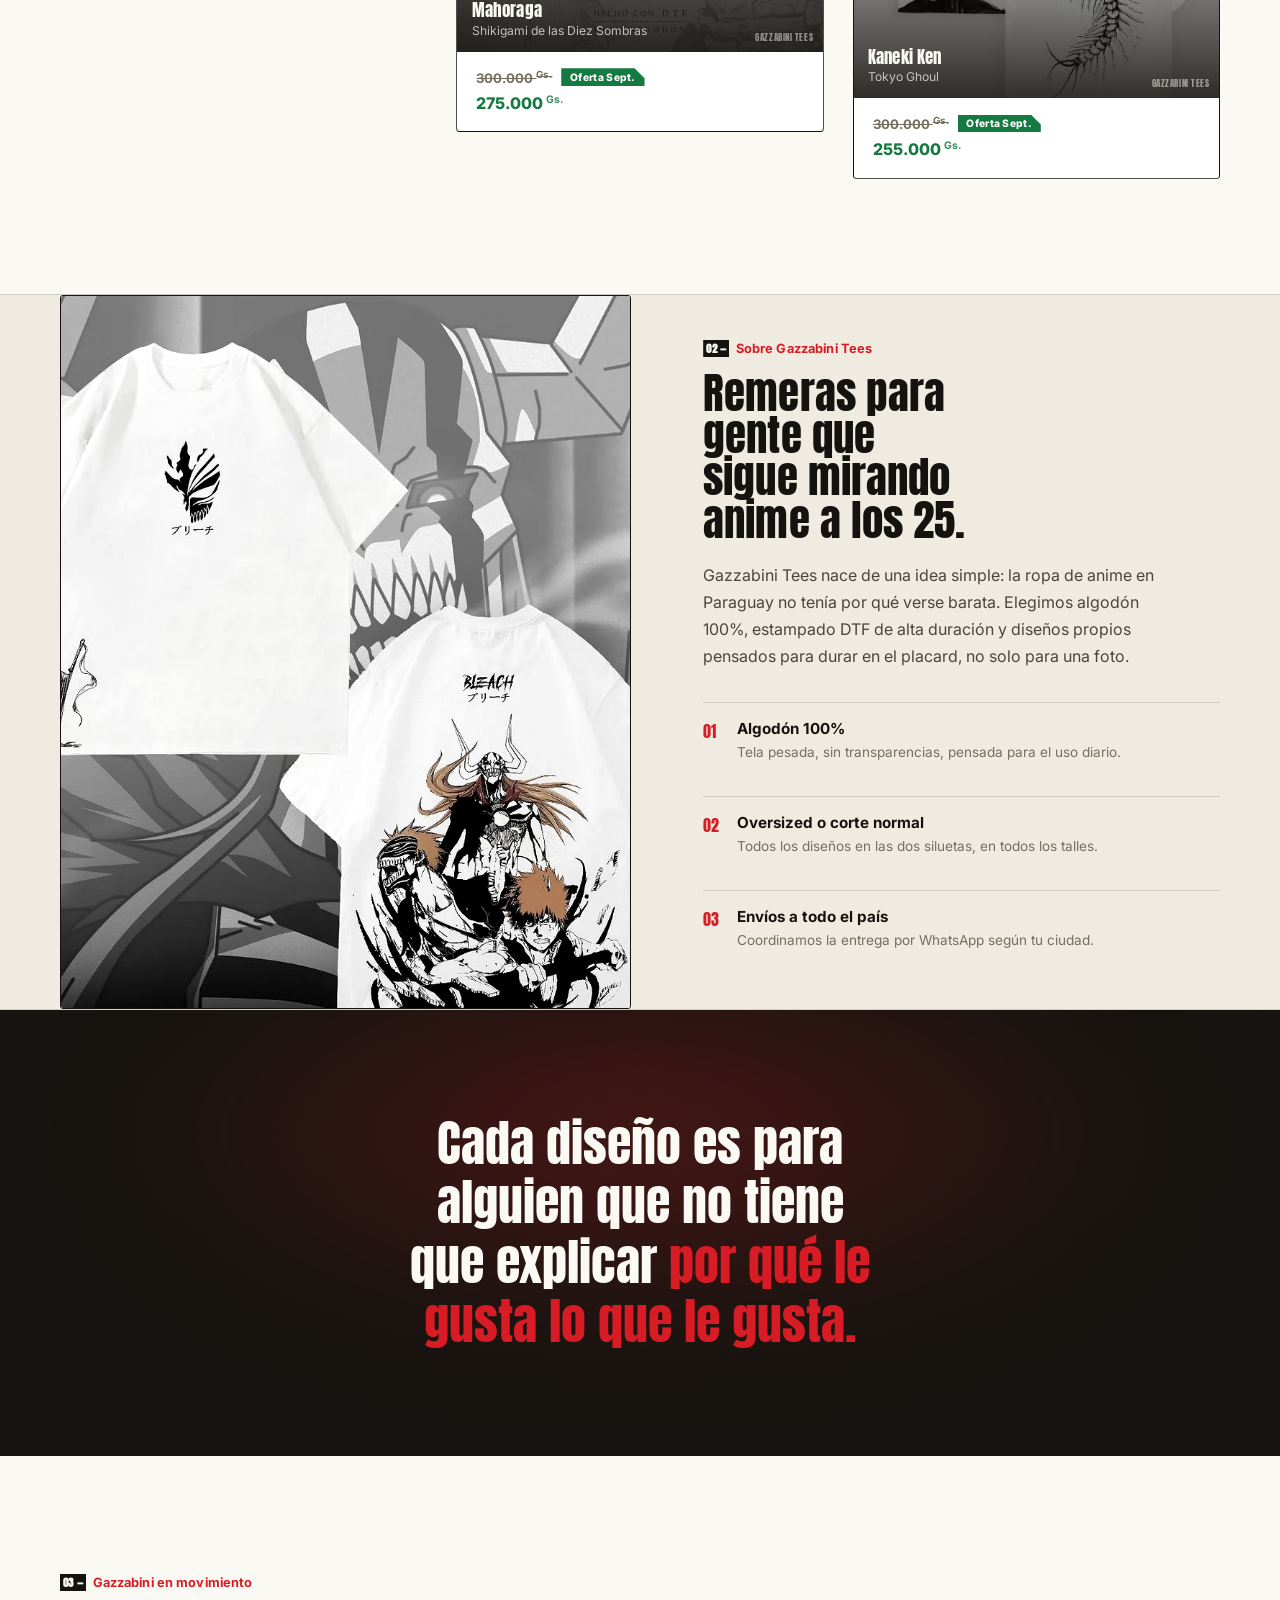
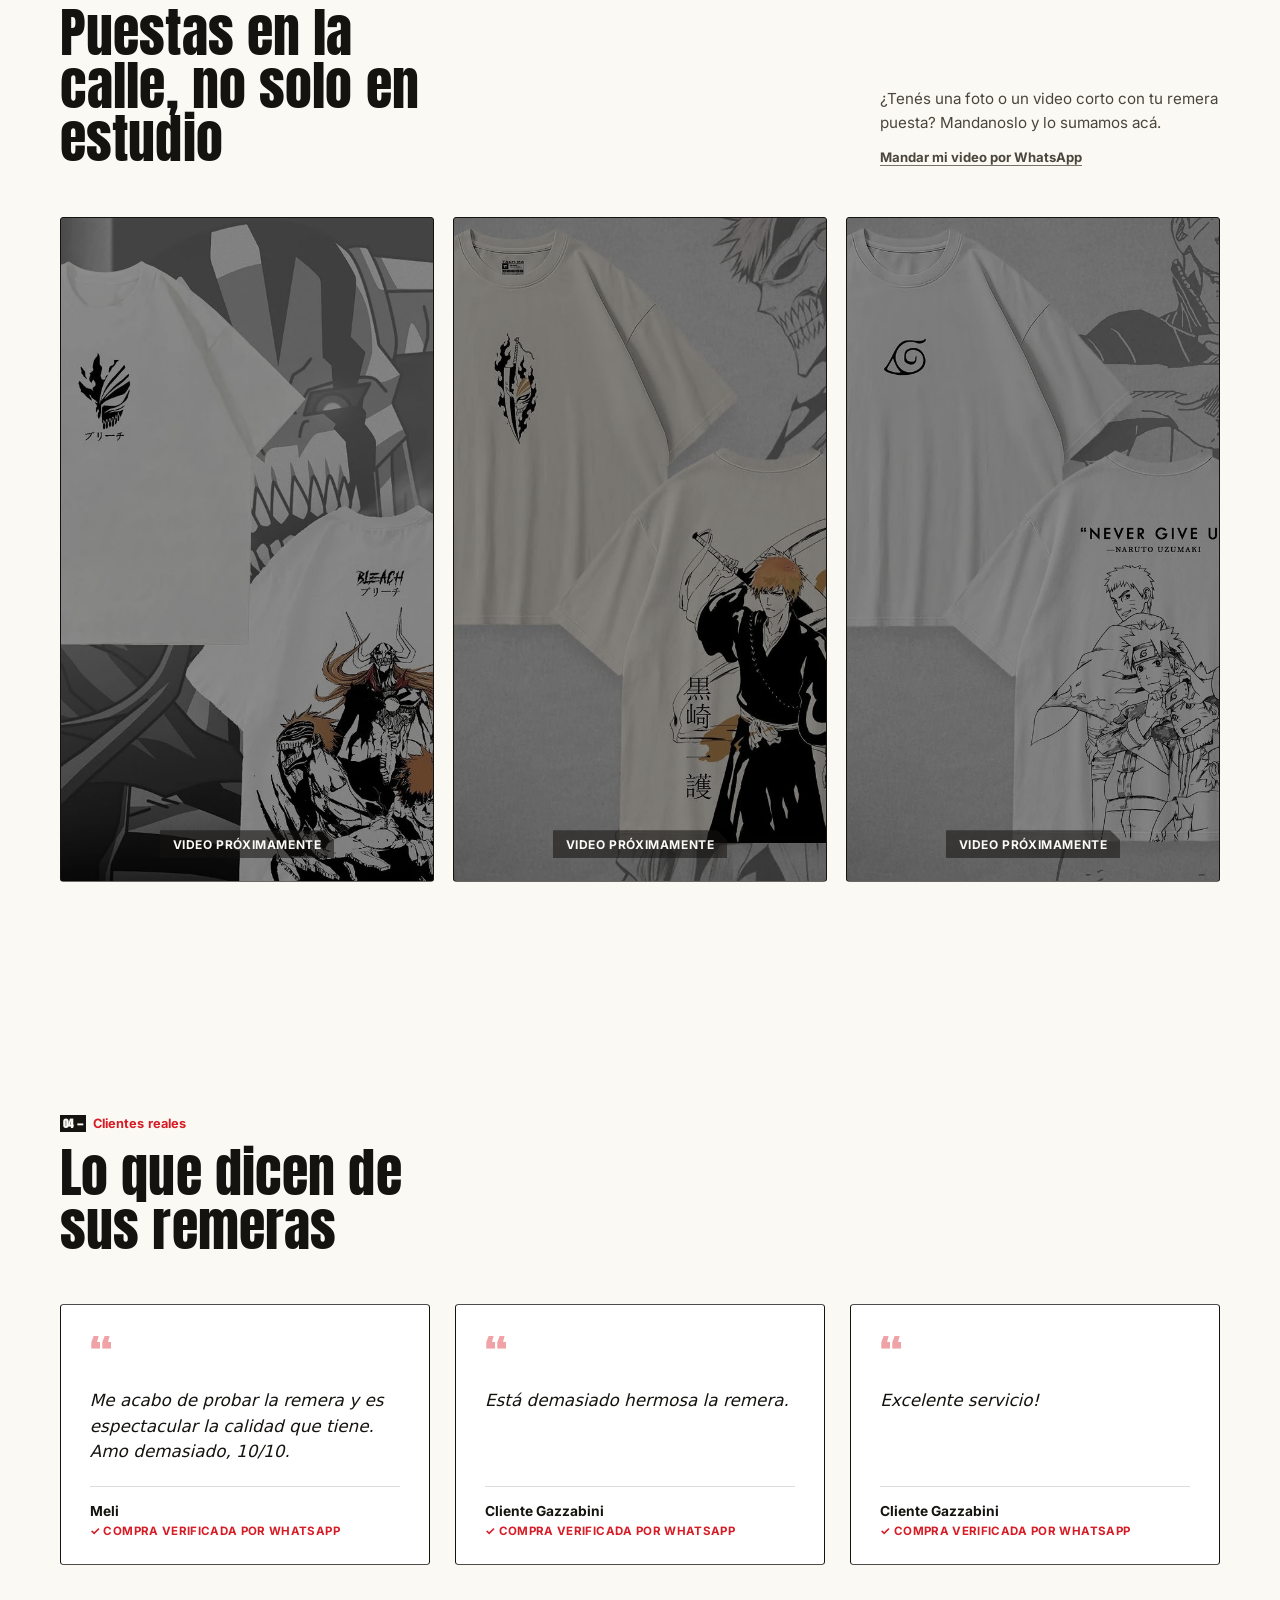
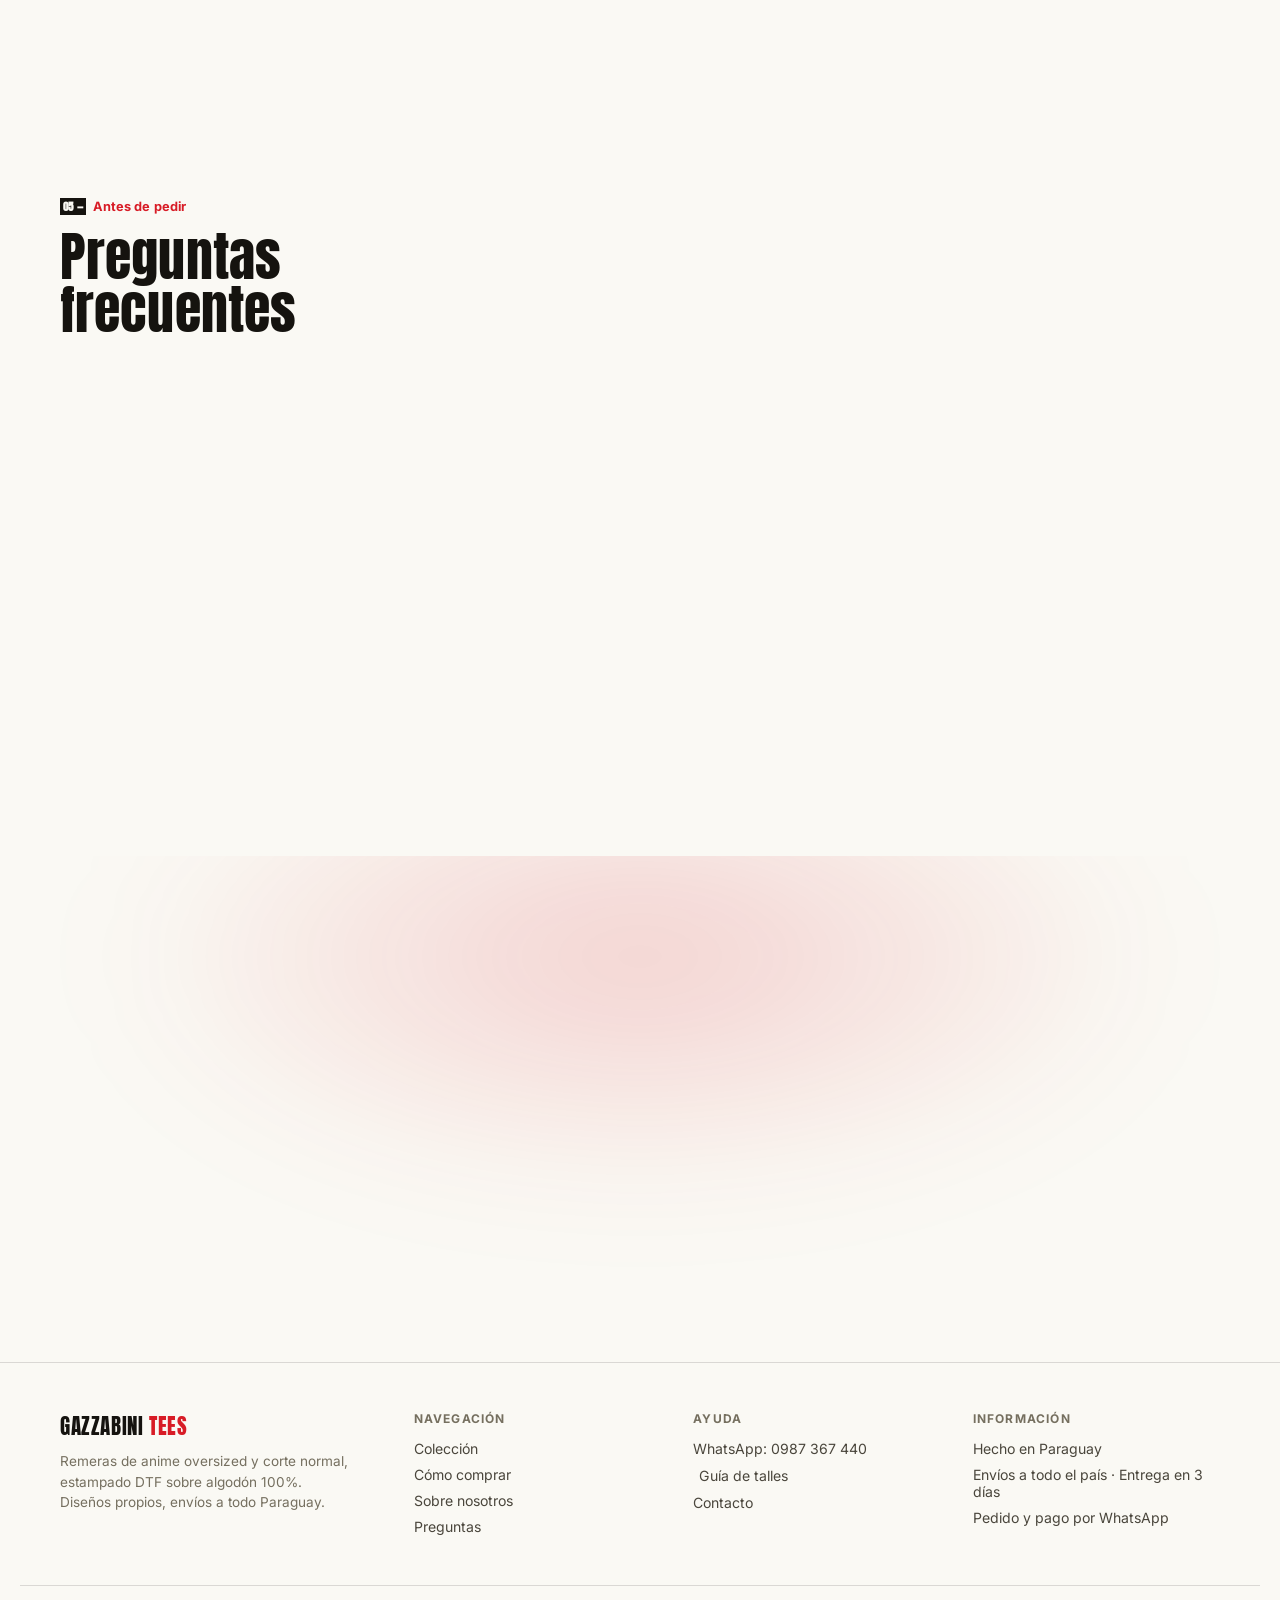
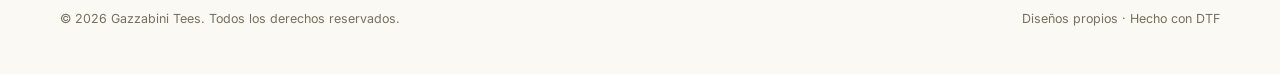
==== commit 27a56d25: "Quitar Meta Pixel de la web vieja (ahora se usa en gazzabinitees.uk)" ====
--- a/index.html
+++ b/index.html
@@ -5,24 +5,6 @@
 <meta name="viewport" content="width=device-width, initial-scale=1">
 <title>Gazzabini Tees — Remeras Anime Oversized DTF | Paraguay</title>
 <meta name="description" content="Remeras oversized y corte normal de tus personajes de anime favoritos, estampado DTF sobre algodón 100%. Envíos a todo Paraguay. Pedidos por WhatsApp.">
-
-<!-- Meta Pixel Code -->
-<script>
-!function(f,b,e,v,n,t,s)
-{if(f.fbq)return;n=f.fbq=function(){n.callMethod?
-n.callMethod.apply(n,arguments):n.queue.push(arguments)};
-if(!f._fbq)f._fbq=n;n.push=n;n.loaded=!0;n.version='2.0';
-n.queue=[];t=b.createElement(e);t.async=!0;
-t.src=v;s=b.getElementsByTagName(e)[0];
-s.parentNode.insertBefore(t,s)}(window, document,'script',
-'https://connect.facebook.net/en_US/fbevents.js');
-fbq('init', '2523163998188496');
-fbq('track', 'PageView');
-</script>
-<noscript><img height="1" width="1" style="display:none"
-src="https://www.facebook.com/tr?id=2523163998188496&ev=PageView&noscript=1"
-/></noscript>
-<!-- End Meta Pixel Code -->
 
 <!-- Vista previa al compartir el link (WhatsApp, Instagram, Facebook) -->
 <meta property="og:type" content="website">
@@ -175,7 +157,7 @@
   <div class="wrap">
     <div class="section-head reveal">
       <div>
-        <span class="section-eyebrow"><span class="eyebrow-index">01</span>Catálogo</span>
+        <span class="section-eyebrow"><span class="eyebrow-index">01 —</span>Catálogo</span>
         <h2 class="section-title">Elegí tu colección</h2>
       </div>
       <div>
@@ -777,7 +759,7 @@
       <img src="assets/img/hollow-mask.webp" alt="Remera Gazzabini Tees, detalle de estampado" loading="lazy">
     </div>
     <div class="about-text reveal">
-      <span class="section-eyebrow"><span class="eyebrow-index">02</span>Sobre Gazzabini Tees</span>
+      <span class="section-eyebrow"><span class="eyebrow-index">02 —</span>Sobre Gazzabini Tees</span>
       <h2>Remeras para gente que sigue mirando anime a los 25.</h2>
       <p>Gazzabini Tees nace de una idea simple: la ropa de anime en Paraguay no tenía por qué verse barata. Elegimos algodón 100%, estampado DTF de alta duración y diseños propios pensados para durar en el placard, no solo para una foto.</p>
       <div class="about-pillars">
@@ -821,7 +803,7 @@
   <div class="wrap">
     <div class="section-head reveal">
       <div>
-        <span class="section-eyebrow"><span class="eyebrow-index">03</span>Gazzabini en movimiento</span>
+        <span class="section-eyebrow"><span class="eyebrow-index">03 —</span>Gazzabini en movimiento</span>
         <h2 class="section-title">Puestas en la calle, no solo en estudio</h2>
       </div>
       <div>
@@ -873,7 +855,7 @@
   <div class="wrap">
     <div class="section-head reveal">
       <div>
-        <span class="section-eyebrow"><span class="eyebrow-index">04</span>Clientes reales</span>
+        <span class="section-eyebrow"><span class="eyebrow-index">04 —</span>Clientes reales</span>
         <h2 class="section-title">Lo que dicen de sus remeras</h2>
       </div>
     </div>
@@ -911,7 +893,7 @@
   <div class="wrap">
     <div class="section-head reveal">
       <div>
-        <span class="section-eyebrow"><span class="eyebrow-index">05</span>Antes de pedir</span>
+        <span class="section-eyebrow"><span class="eyebrow-index">05 —</span>Antes de pedir</span>
         <h2 class="section-title">Preguntas frecuentes</h2>
       </div>
     </div>
